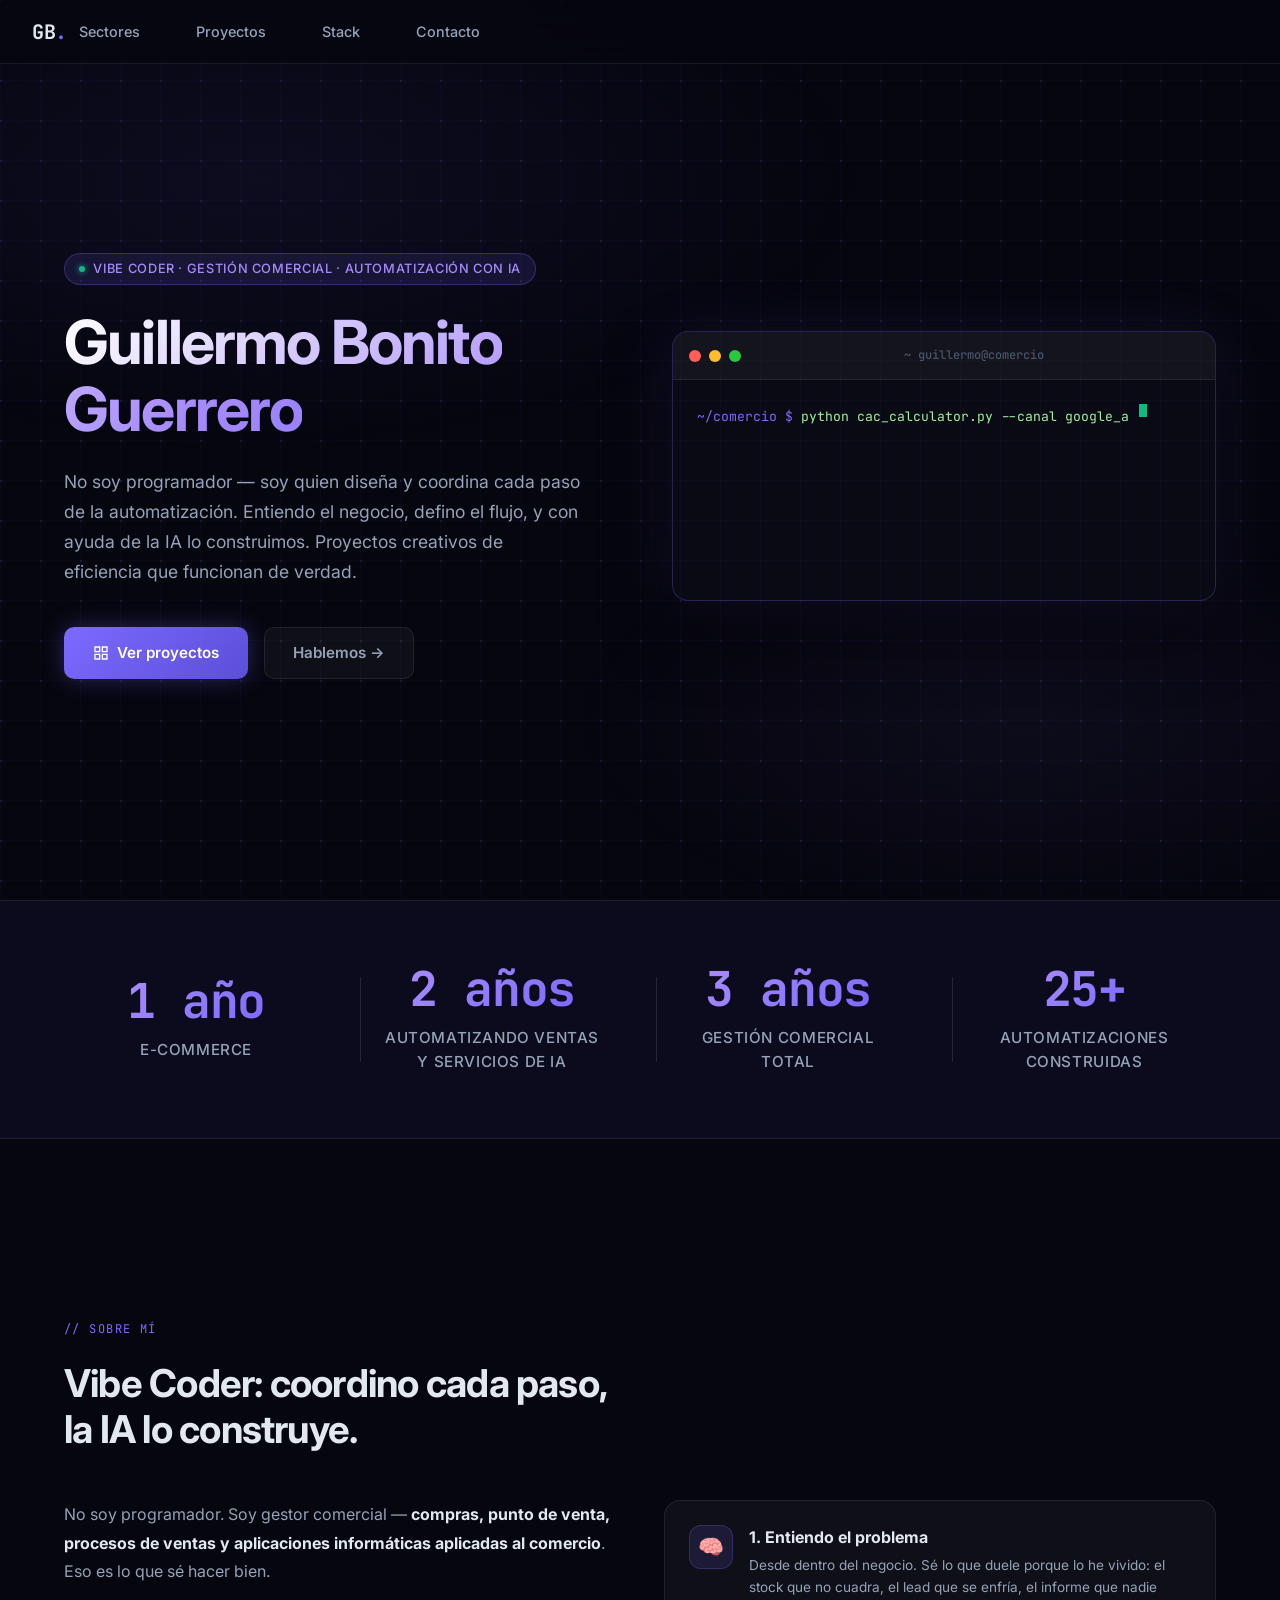
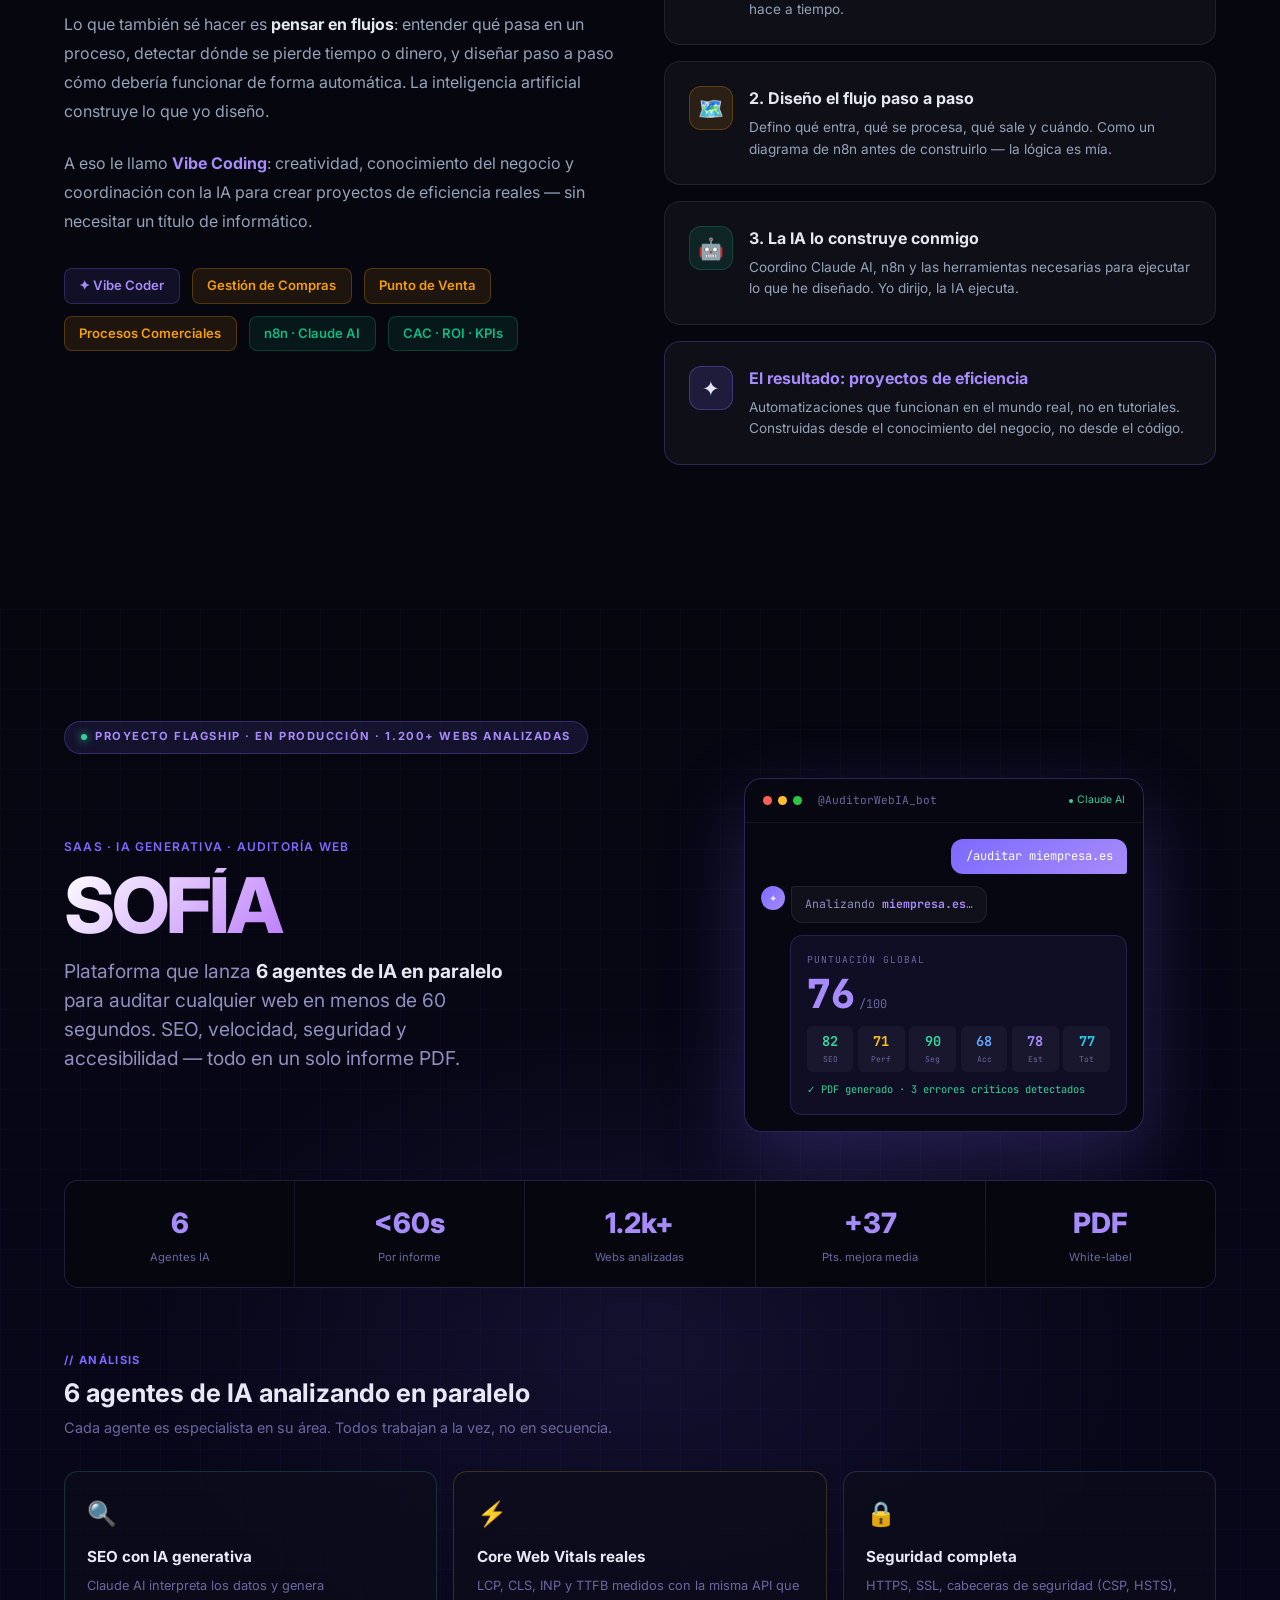
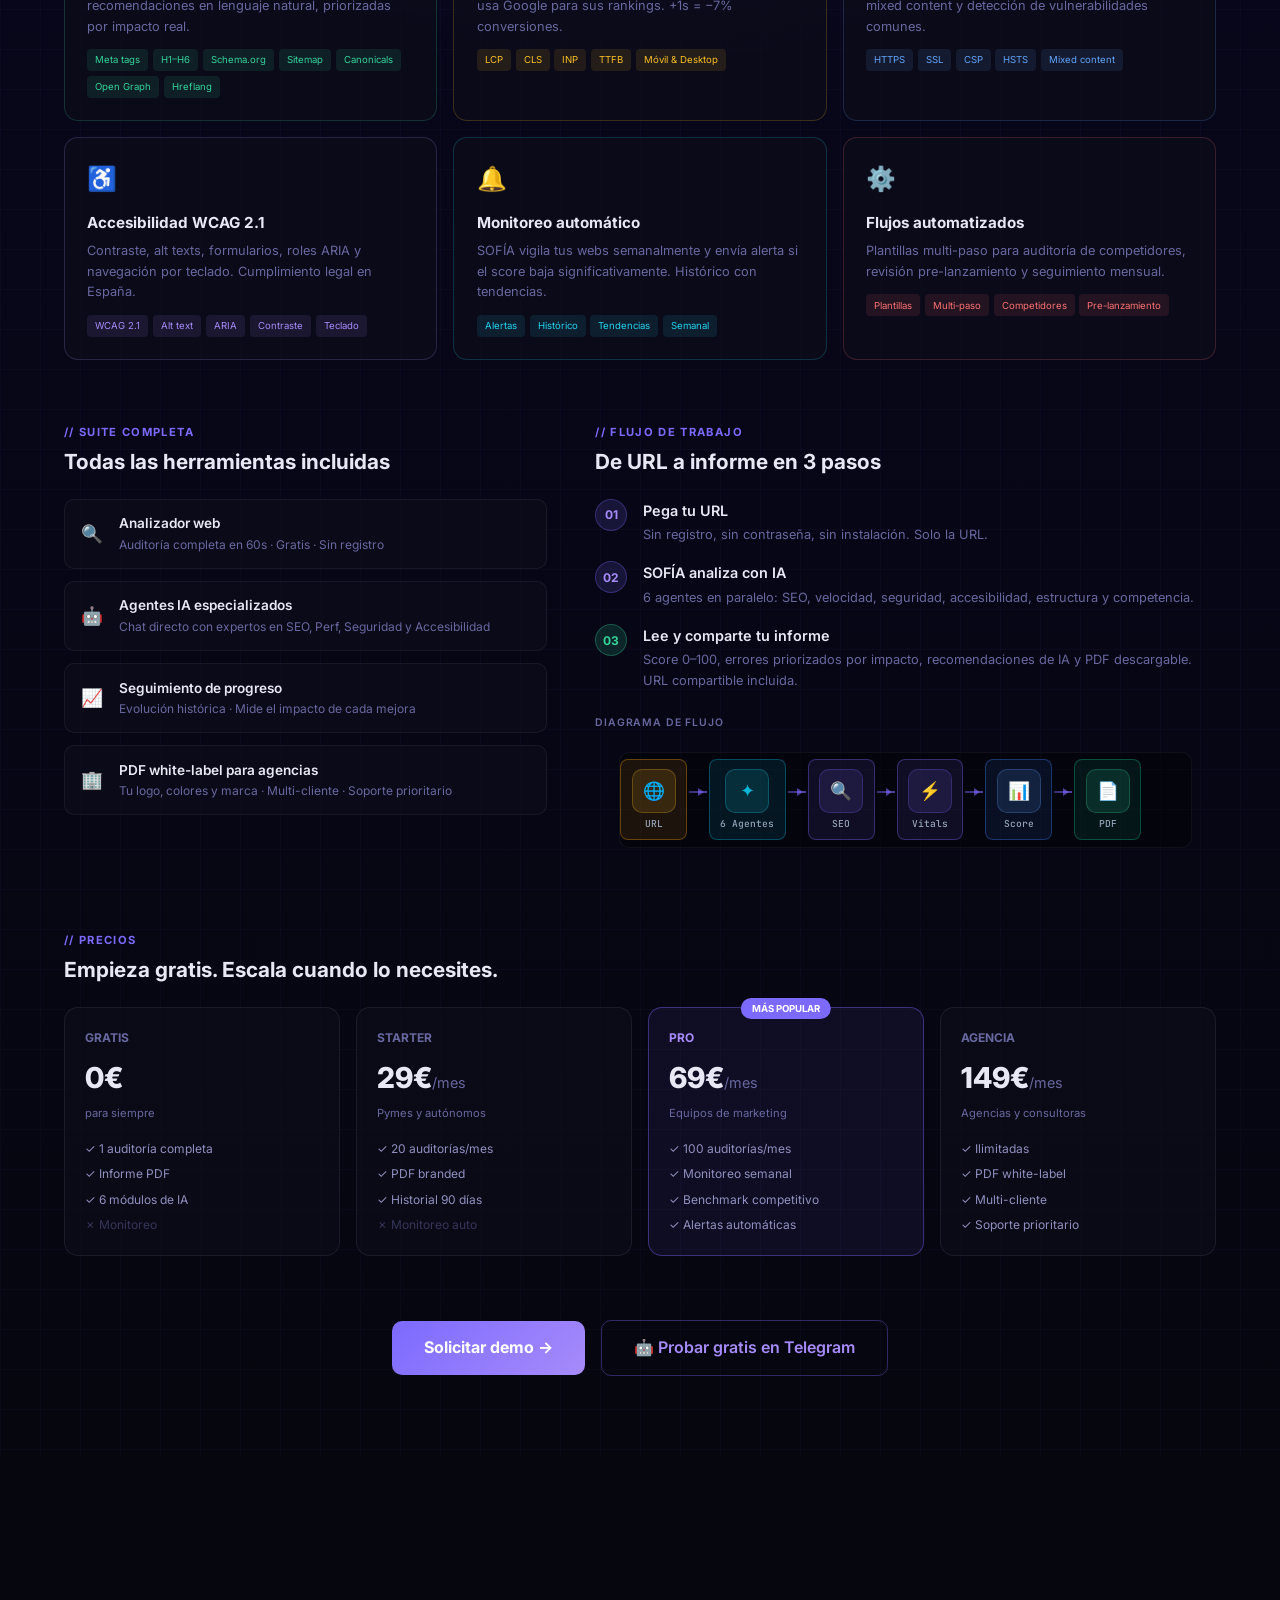
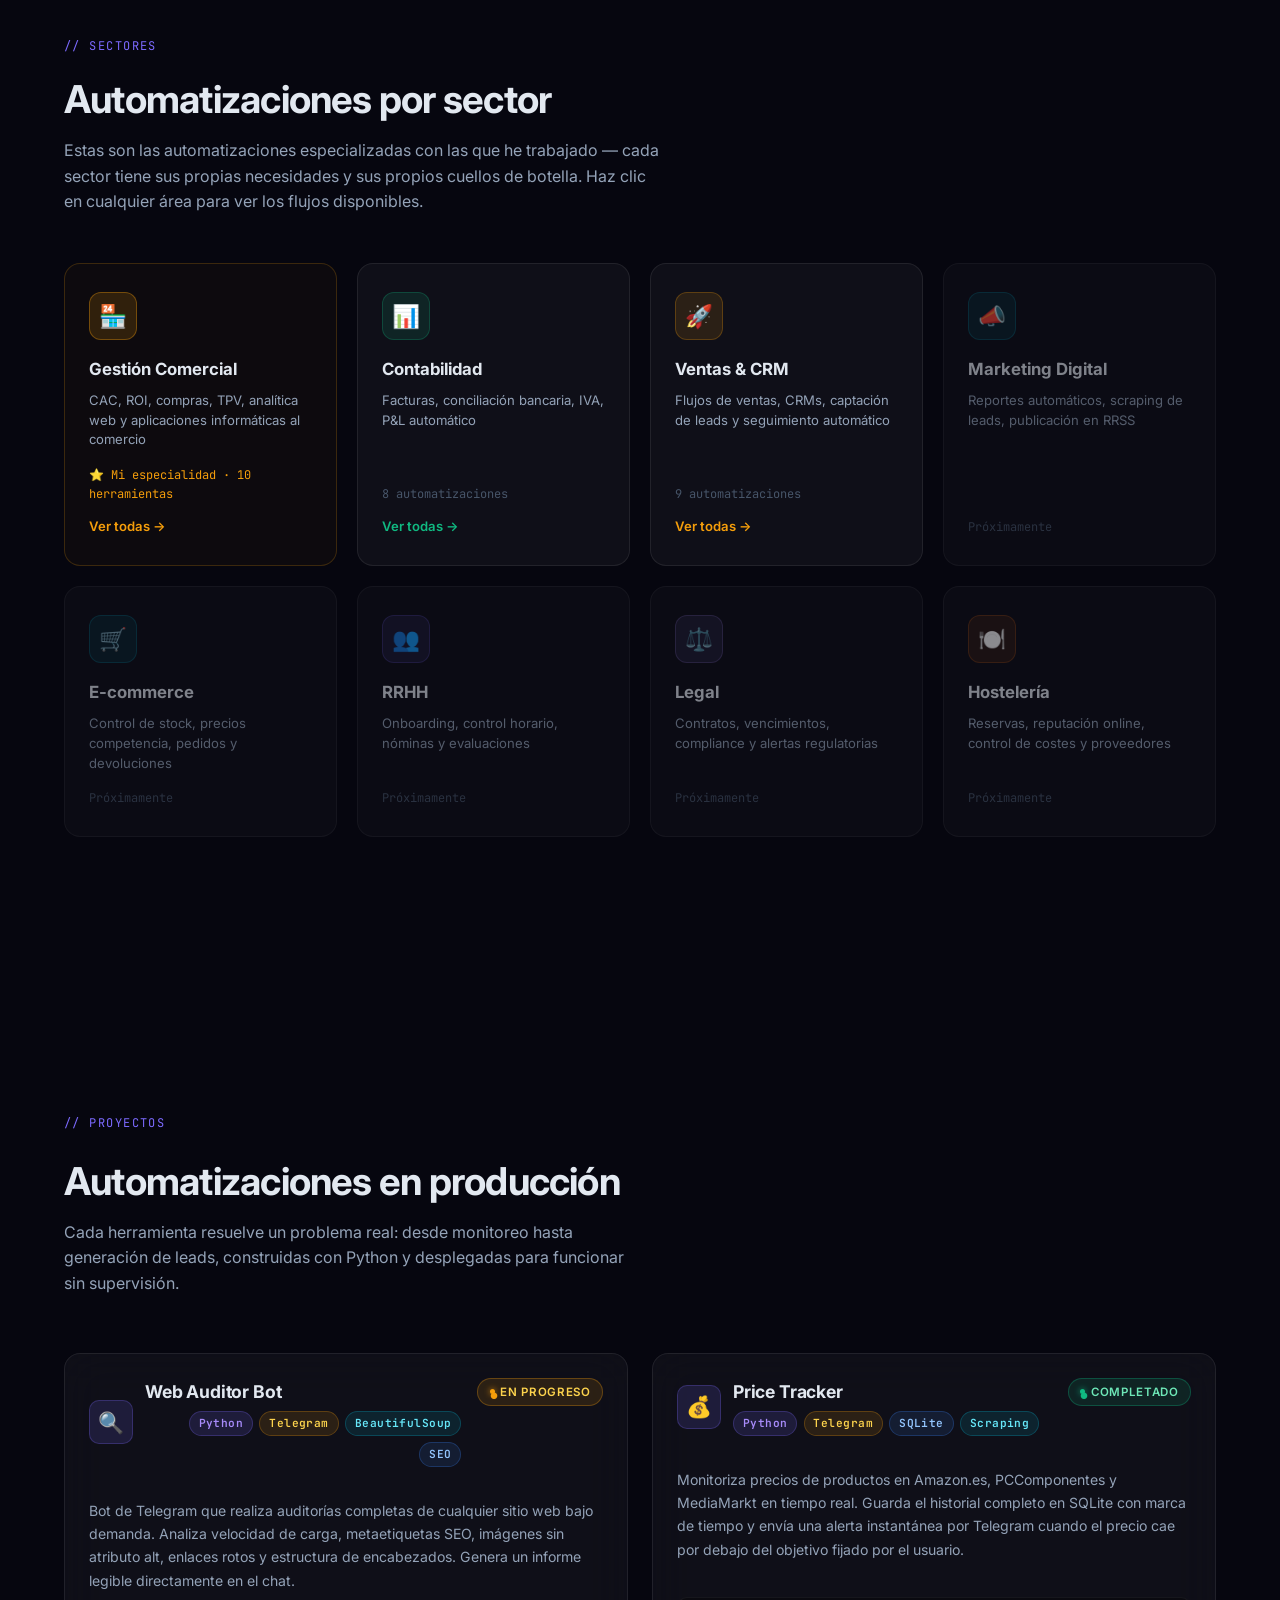
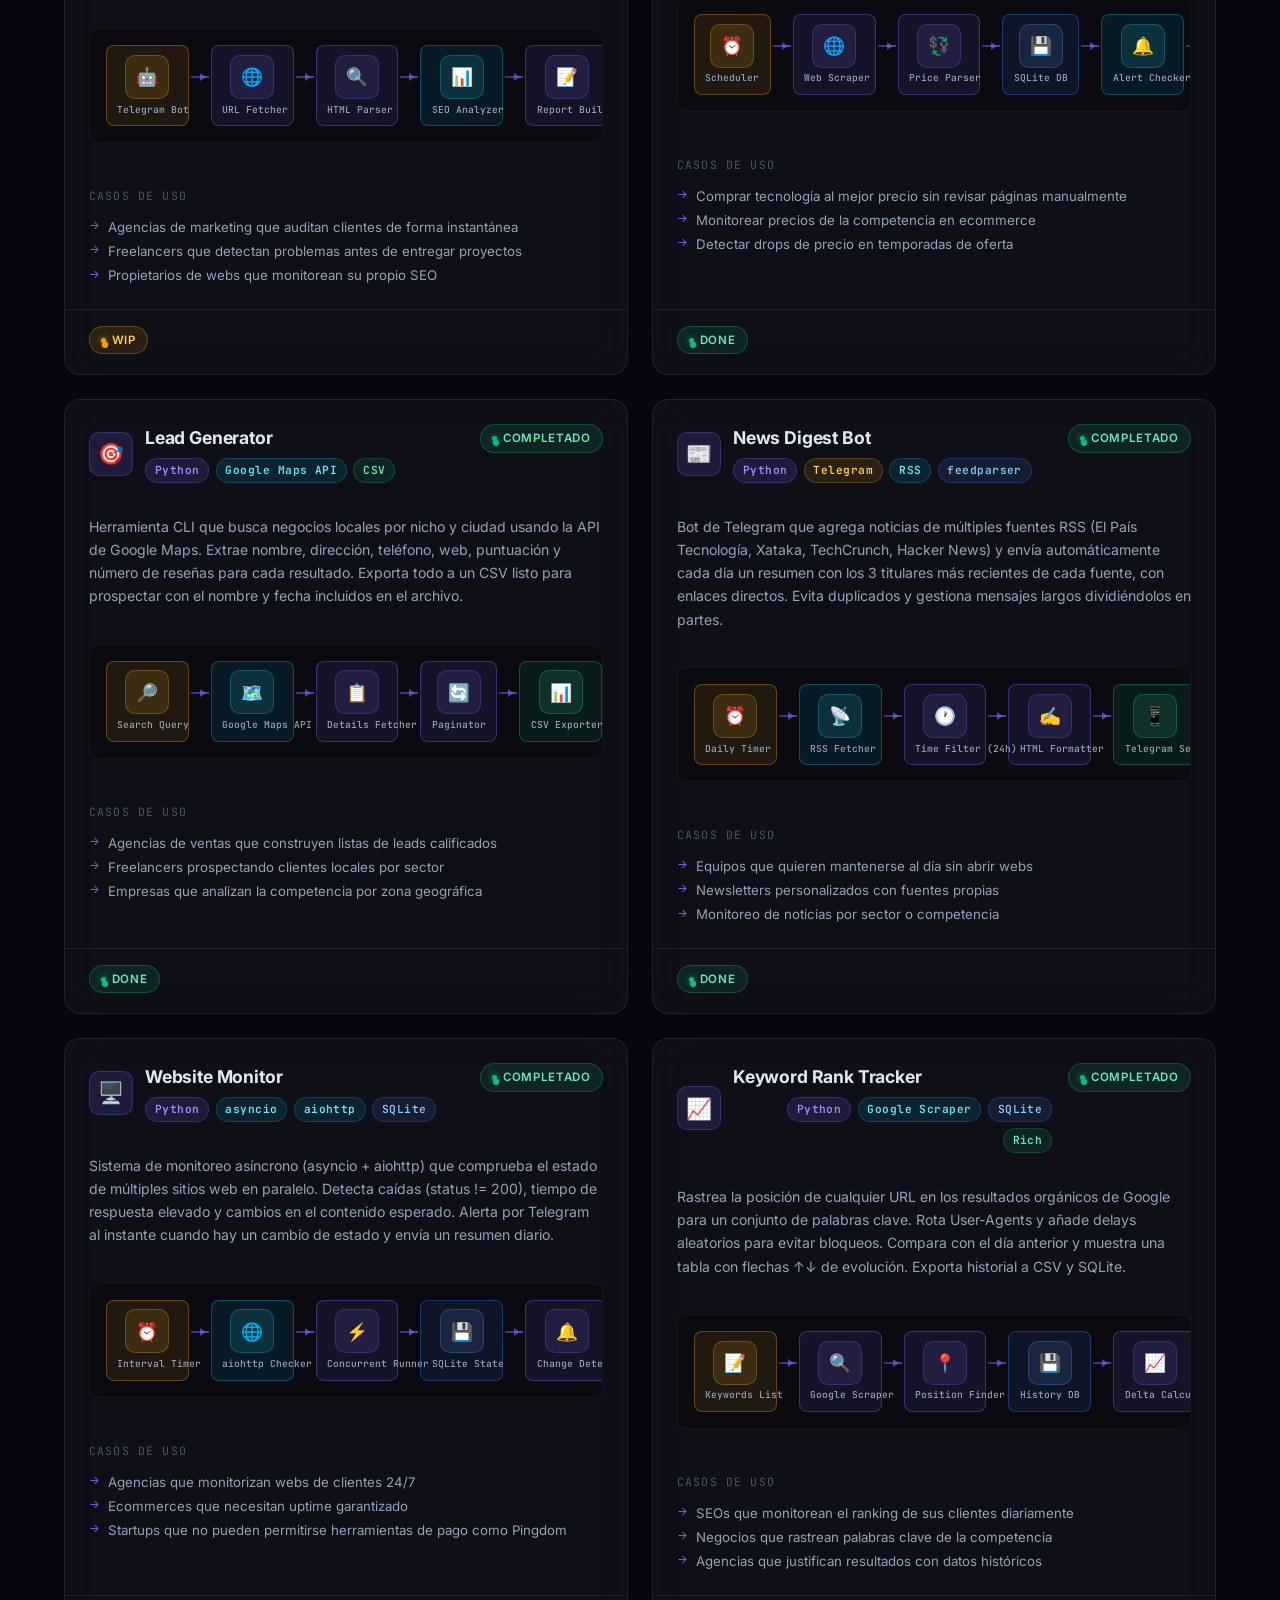
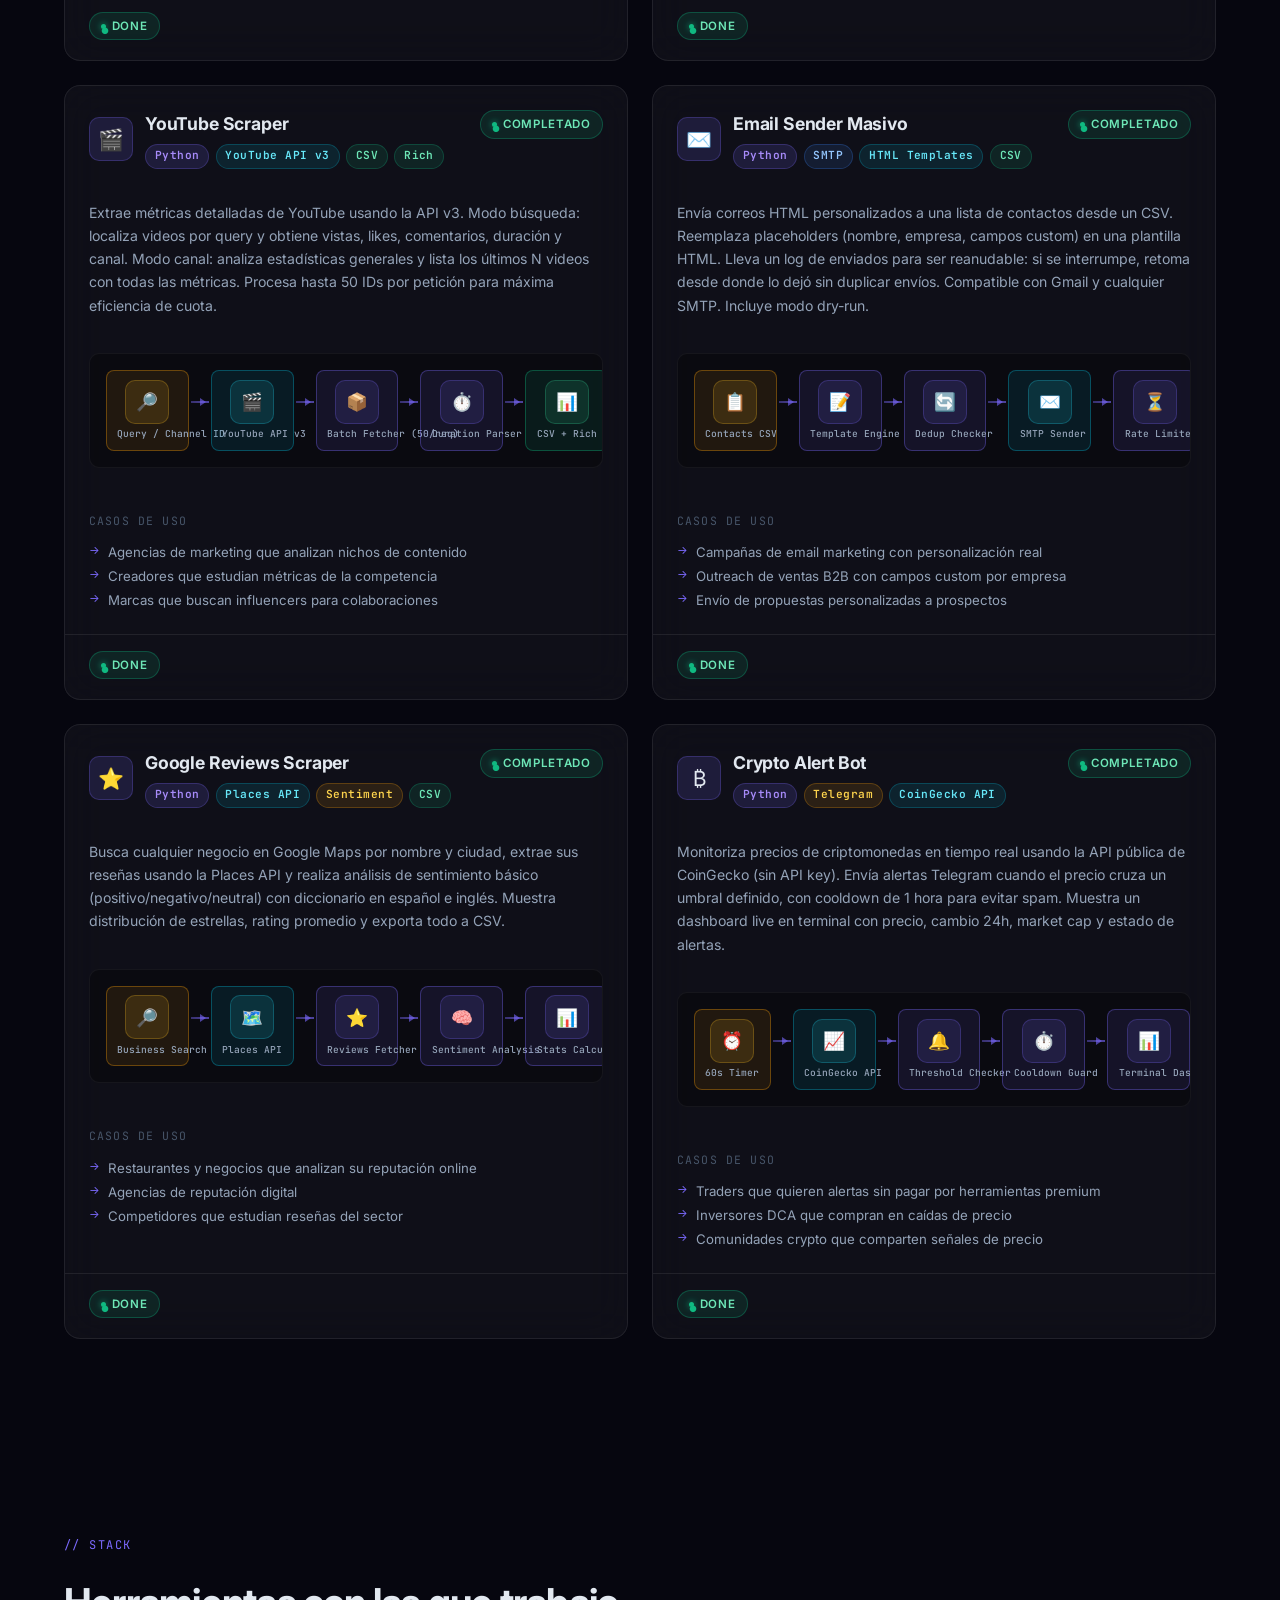
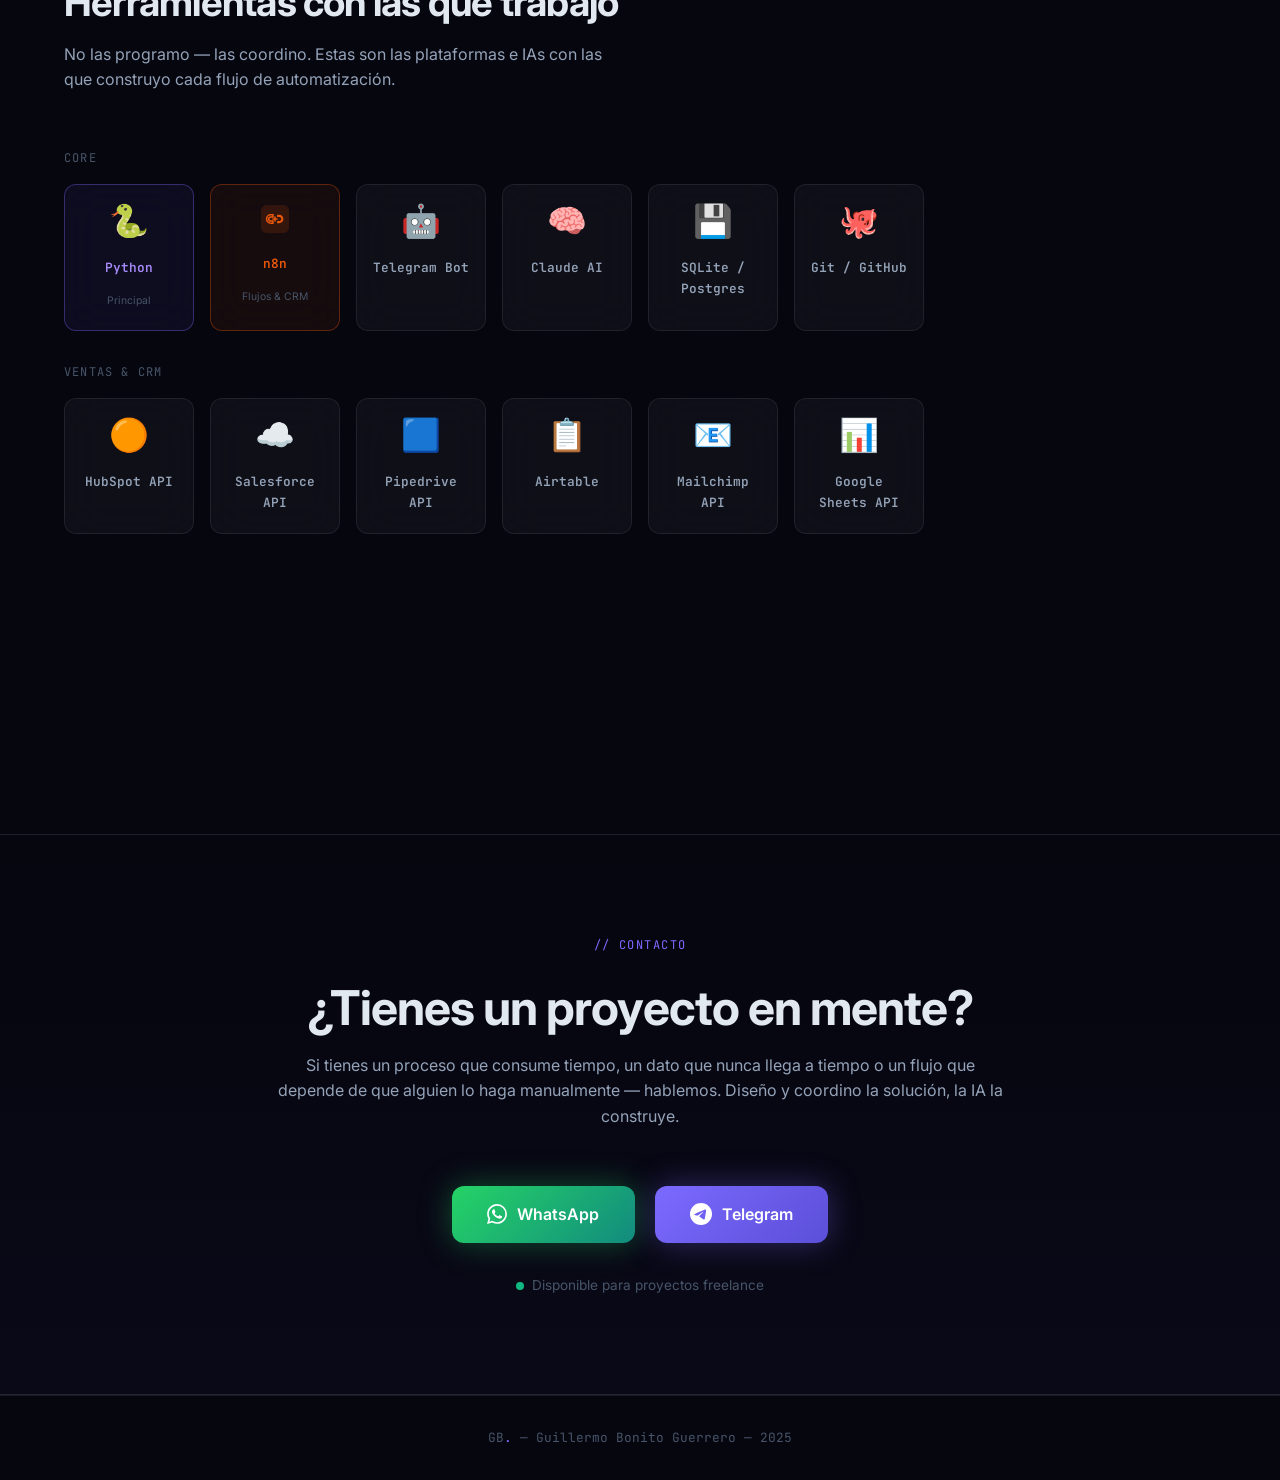
==== index.html @ 189df36b "Add WhatsApp contact button linking to 671030429" ====
<!DOCTYPE html>
<html lang="es">
<head>
  <meta charset="UTF-8" />
  <meta name="viewport" content="width=device-width, initial-scale=1.0" />
  <title>Guillermo Bonito — Automatización &amp; Bots</title>
  <meta name="description" content="Portfolio de proyectos de automatización, bots de Telegram y scraping de datos." />
  <link rel="preconnect" href="https://fonts.googleapis.com" />
  <link rel="preconnect" href="https://fonts.gstatic.com" crossorigin />
  <link href="https://fonts.googleapis.com/css2?family=Inter:wght@400;500;600;700&family=JetBrains+Mono:wght@400;500&display=swap" rel="stylesheet" />
  <link rel="stylesheet" href="style.css" />
  <style>
    /* ===== RESET & BASE ===== */
    *, *::before, *::after { box-sizing: border-box; margin: 0; padding: 0; }

    :root {
      --bg: #06060f;
      --bg2: #0d0d1a;
      --bg3: #12121f;
      --purple: #7c6aff;
      --purple-light: #a78bfa;
      --purple-dark: #5b4fd8;
      --amber: #f59e0b;
      --cyan: #06b6d4;
      --blue: #3b82f6;
      --green: #10b981;
      --glass: rgba(255,255,255,0.04);
      --glass-border: rgba(255,255,255,0.08);
      --text: #e2e8f0;
      --text-muted: #94a3b8;
      --text-dim: #475569;
    }

    html { scroll-behavior: smooth; }

    body {
      background: var(--bg);
      color: var(--text);
      font-family: 'Inter', sans-serif;
      overflow-x: hidden;
      line-height: 1.6;
    }

    /* ===== ANIMATED DOT/GRID BACKGROUND ===== */
    body::before {
      content: '';
      position: fixed;
      inset: 0;
      background-image:
        radial-gradient(circle at 1px 1px, rgba(124,106,255,0.15) 1px, transparent 0);
      background-size: 40px 40px;
      pointer-events: none;
      z-index: 0;
      animation: bgDrift 20s ease-in-out infinite alternate;
    }

    @keyframes bgDrift {
      from { background-position: 0 0; }
      to { background-position: 40px 40px; }
    }

    body::after {
      content: '';
      position: fixed;
      inset: 0;
      background:
        radial-gradient(ellipse 80% 50% at 20% 20%, rgba(124,106,255,0.07) 0%, transparent 60%),
        radial-gradient(ellipse 60% 40% at 80% 80%, rgba(167,139,250,0.05) 0%, transparent 60%);
      pointer-events: none;
      z-index: 0;
    }

    /* All direct children above background */
    nav, main, footer, section, .hero, .stats-bar, .projects, .stack-section, .contact-section {
      position: relative;
      z-index: 1;
    }

    /* ===== FADE-IN-UP ANIMATION ===== */
    .fade-up {
      opacity: 0;
      transform: translateY(32px);
      transition: opacity 0.7s ease, transform 0.7s ease;
    }
    .fade-up.visible {
      opacity: 1;
      transform: translateY(0);
    }

    /* ===== NAVBAR ===== */
    .nav {
      position: fixed;
      top: 0;
      left: 0;
      right: 0;
      z-index: 100;
      display: flex;
      align-items: center;
      justify-content: space-between;
      padding: 0 2rem;
      height: 64px;
      background: rgba(6,6,15,0.7);
      backdrop-filter: blur(20px);
      -webkit-backdrop-filter: blur(20px);
      border-bottom: 1px solid var(--glass-border);
    }

    .nav-logo {
      font-family: 'JetBrains Mono', monospace;
      font-weight: 700;
      font-size: 1.25rem;
      color: var(--text);
      letter-spacing: -0.02em;
    }
    .nav-logo .accent { color: var(--purple); }

    .nav-links {
      display: flex;
      align-items: center;
      gap: 2rem;
    }
    .nav-links a {
      color: var(--text-muted);
      text-decoration: none;
      font-size: 0.9rem;
      font-weight: 500;
      transition: color 0.2s;
    }
    .nav-links a:hover { color: var(--text); }

    /* ===== HERO ===== */
    .hero {
      min-height: 100vh;
      display: grid;
      grid-template-columns: 1fr 1fr;
      align-items: center;
      gap: 4rem;
      padding: 6rem 4rem 4rem;
      max-width: 1280px;
      margin: 0 auto;
    }

    @media (max-width: 900px) {
      .hero { grid-template-columns: 1fr; padding: 6rem 2rem 3rem; }
      .hero-terminal { display: none; }
    }

    .hero-tag {
      display: inline-flex;
      align-items: center;
      gap: 0.5rem;
      padding: 0.3rem 0.9rem;
      background: rgba(124,106,255,0.12);
      border: 1px solid rgba(124,106,255,0.3);
      border-radius: 100px;
      font-size: 0.8rem;
      font-weight: 500;
      color: var(--purple-light);
      letter-spacing: 0.05em;
      margin-bottom: 1.5rem;
    }

    .hero h1 {
      font-size: clamp(2.2rem, 5vw, 3.8rem);
      font-weight: 700;
      line-height: 1.1;
      letter-spacing: -0.03em;
      margin-bottom: 1.5rem;
    }

    .gradient-text {
      background: linear-gradient(135deg, #fff 0%, var(--purple-light) 40%, var(--purple) 70%, #c084fc 100%);
      background-size: 200% 200%;
      -webkit-background-clip: text;
      -webkit-text-fill-color: transparent;
      background-clip: text;
      animation: gradShift 4s ease infinite;
    }

    @keyframes gradShift {
      0%, 100% { background-position: 0% 50%; }
      50% { background-position: 100% 50%; }
    }

    .hero-sub {
      font-size: 1.1rem;
      color: var(--text-muted);
      max-width: 520px;
      line-height: 1.7;
      margin-bottom: 2.5rem;
    }

    .hero-ctas {
      display: flex;
      gap: 1rem;
      flex-wrap: wrap;
    }

    .btn-primary {
      display: inline-flex;
      align-items: center;
      gap: 0.5rem;
      padding: 0.8rem 1.8rem;
      background: linear-gradient(135deg, var(--purple), var(--purple-dark));
      color: #fff;
      border-radius: 10px;
      font-weight: 600;
      font-size: 0.95rem;
      text-decoration: none;
      border: none;
      cursor: pointer;
      transition: all 0.25s;
      box-shadow: 0 0 24px rgba(124,106,255,0.3);
    }
    .btn-primary:hover {
      transform: translateY(-2px);
      box-shadow: 0 0 40px rgba(124,106,255,0.5);
    }

    .btn-ghost {
      display: inline-flex;
      align-items: center;
      gap: 0.5rem;
      padding: 0.8rem 1.8rem;
      background: var(--glass);
      color: var(--text-muted);
      border-radius: 10px;
      font-weight: 600;
      font-size: 0.95rem;
      text-decoration: none;
      border: 1px solid var(--glass-border);
      cursor: pointer;
      transition: all 0.25s;
    }
    .btn-ghost:hover {
      background: rgba(255,255,255,0.08);
      color: var(--text);
      border-color: rgba(255,255,255,0.15);
      transform: translateY(-2px);
    }

    /* ===== HERO TERMINAL ===== */
    .hero-terminal {
      background: #0a0a14;
      border: 1px solid rgba(124,106,255,0.25);
      border-radius: 16px;
      overflow: hidden;
      box-shadow: 0 0 60px rgba(124,106,255,0.1), 0 32px 64px rgba(0,0,0,0.5);
    }

    .terminal-bar {
      display: flex;
      align-items: center;
      gap: 0.5rem;
      padding: 0.85rem 1rem;
      background: rgba(255,255,255,0.04);
      border-bottom: 1px solid var(--glass-border);
    }

    .dot { width: 12px; height: 12px; border-radius: 50%; }
    .dot-red { background: #ff5f57; }
    .dot-yellow { background: #febc2e; }
    .dot-green { background: #28c840; }

    .terminal-title {
      flex: 1;
      text-align: center;
      font-family: 'JetBrains Mono', monospace;
      font-size: 0.75rem;
      color: var(--text-dim);
    }

    .terminal-body {
      padding: 1.5rem;
      font-family: 'JetBrains Mono', monospace;
      font-size: 0.82rem;
      line-height: 2;
      min-height: 220px;
    }

    .t-line { display: flex; gap: 0.5rem; }
    .t-prompt { color: var(--purple); user-select: none; }
    .t-cmd { color: #a0f0a0; }
    .t-out { color: var(--text-muted); padding-left: 1.2rem; font-size: 0.78rem; }
    .t-cursor {
      display: inline-block;
      width: 8px;
      height: 1em;
      background: var(--green);
      margin-left: 2px;
      vertical-align: text-bottom;
      animation: blink 1s step-end infinite;
    }
    @keyframes blink { 0%,100% { opacity: 1; } 50% { opacity: 0; } }

    /* ===== STATS BAR ===== */
    .stats-bar {
      background: rgba(124,106,255,0.06);
      border-top: 1px solid var(--glass-border);
      border-bottom: 1px solid var(--glass-border);
      padding: 3rem 4rem;
    }

    .stats-inner {
      max-width: 1280px;
      margin: 0 auto;
      display: grid;
      grid-template-columns: repeat(4, 1fr);
      gap: 2rem;
      text-align: center;
    }

    @media (max-width: 700px) {
      .stats-inner { grid-template-columns: repeat(2, 1fr); }
      .stats-bar { padding: 2rem; }
    }

    .stat-item {}

    .stat-number {
      font-size: 3rem;
      font-weight: 700;
      font-family: 'JetBrains Mono', monospace;
      background: linear-gradient(135deg, var(--purple-light), var(--purple));
      -webkit-background-clip: text;
      -webkit-text-fill-color: transparent;
      background-clip: text;
      line-height: 1;
      margin-bottom: 0.5rem;
    }

    .stat-label {
      font-size: 0.95rem;
      color: var(--text-muted);
      font-weight: 500;
    }

    /* ===== SECTION COMMON ===== */
    .section-wrap {
      max-width: 1280px;
      margin: 0 auto;
      padding: 6rem 4rem;
    }

    @media (max-width: 700px) {
      .section-wrap { padding: 4rem 1.5rem; }
      .hero { padding: 5rem 1.5rem 3rem; }
    }

    .section-tag {
      display: inline-block;
      font-family: 'JetBrains Mono', monospace;
      font-size: 0.75rem;
      color: var(--purple);
      text-transform: uppercase;
      letter-spacing: 0.12em;
      margin-bottom: 0.75rem;
    }

    .section-title {
      font-size: clamp(1.8rem, 3vw, 2.6rem);
      font-weight: 700;
      letter-spacing: -0.02em;
      margin-bottom: 1rem;
    }

    .section-sub {
      font-size: 1rem;
      color: var(--text-muted);
      max-width: 560px;
      margin-bottom: 3.5rem;
    }

    /* ===== PROJECTS GRID ===== */
    .projects-grid {
      display: grid;
      grid-template-columns: repeat(auto-fill, minmax(560px, 1fr));
      gap: 1.5rem;
    }

    @media (max-width: 900px) {
      .projects-grid { grid-template-columns: 1fr; }
    }

    /* ===== PROJECT CARD ===== */
    .card {
      background: var(--glass);
      border: 1px solid var(--glass-border);
      border-radius: 16px;
      padding: 0;
      overflow: hidden;
      transition: border-color 0.3s, box-shadow 0.3s, transform 0.3s;
      display: flex;
      flex-direction: column;
    }

    .card:hover {
      border-color: rgba(124,106,255,0.4);
      box-shadow: 0 0 40px rgba(124,106,255,0.08), 0 16px 40px rgba(0,0,0,0.3);
      transform: translateY(-4px);
    }

    .card-header {
      padding: 1.5rem 1.5rem 0;
      display: flex;
      align-items: flex-start;
      justify-content: space-between;
      gap: 1rem;
    }

    .card-icon-title {
      display: flex;
      align-items: center;
      gap: 0.75rem;
    }

    .card-icon {
      width: 44px;
      height: 44px;
      border-radius: 10px;
      background: rgba(124,106,255,0.15);
      border: 1px solid rgba(124,106,255,0.25);
      display: flex;
      align-items: center;
      justify-content: center;
      font-size: 1.3rem;
      flex-shrink: 0;
    }

    .card-title {
      font-size: 1.1rem;
      font-weight: 700;
      letter-spacing: -0.01em;
    }

    .card-tags {
      display: flex;
      flex-wrap: wrap;
      gap: 0.4rem;
      margin-top: 0.35rem;
    }

    .tag {
      padding: 0.15rem 0.55rem;
      border-radius: 100px;
      font-size: 0.7rem;
      font-weight: 600;
      font-family: 'JetBrains Mono', monospace;
    }

    .tag-purple { background: rgba(124,106,255,0.15); color: var(--purple-light); border: 1px solid rgba(124,106,255,0.25); }
    .tag-amber { background: rgba(245,158,11,0.12); color: #fcd34d; border: 1px solid rgba(245,158,11,0.25); }
    .tag-blue { background: rgba(59,130,246,0.12); color: #93c5fd; border: 1px solid rgba(59,130,246,0.25); }
    .tag-green { background: rgba(16,185,129,0.12); color: #6ee7b7; border: 1px solid rgba(16,185,129,0.25); }
    .tag-cyan { background: rgba(6,182,212,0.12); color: #67e8f9; border: 1px solid rgba(6,182,212,0.25); }

    .status-badge {
      display: inline-flex;
      align-items: center;
      gap: 0.35rem;
      padding: 0.25rem 0.7rem;
      border-radius: 100px;
      font-size: 0.72rem;
      font-weight: 600;
      white-space: nowrap;
      flex-shrink: 0;
    }

    .status-done {
      background: rgba(16,185,129,0.12);
      color: #6ee7b7;
      border: 1px solid rgba(16,185,129,0.3);
    }
    .status-wip {
      background: rgba(245,158,11,0.12);
      color: #fcd34d;
      border: 1px solid rgba(245,158,11,0.3);
    }
    .status-done::before { content: '●'; color: #10b981; font-size: 0.55rem; }
    .status-wip::before { content: '●'; color: #f59e0b; font-size: 0.55rem; animation: pulse 1.5s ease infinite; }
    @keyframes pulse { 0%,100%{opacity:1} 50%{opacity:0.3} }

    .card-desc {
      padding: 1rem 1.5rem 0;
      font-size: 0.88rem;
      color: var(--text-muted);
      line-height: 1.65;
    }

    /* ===== WORKFLOW ===== */
    .workflow {
      margin: 1.25rem 1.5rem;
      display: flex;
      align-items: center;
      gap: 0;
      overflow-x: auto;
      padding: 1rem;
      background: rgba(0,0,0,0.3);
      border-radius: 10px;
      border: 1px solid rgba(255,255,255,0.05);
      scrollbar-width: thin;
      scrollbar-color: var(--glass-border) transparent;
      flex-wrap: nowrap;
    }

    .wf-node {
      display: flex;
      flex-direction: column;
      align-items: center;
      gap: 0.3rem;
      padding: 0.55rem 0.65rem;
      border-radius: 8px;
      border: 1px solid;
      min-width: 60px;
      flex-shrink: 0;
      transition: transform 0.2s, box-shadow 0.2s;
    }
    .wf-node:hover { transform: translateY(-2px); }

    .wf-trigger {
      background: rgba(245,158,11,0.1);
      border-color: rgba(245,158,11,0.35);
    }
    .wf-trigger:hover { box-shadow: 0 0 16px rgba(245,158,11,0.25); }

    .wf-process {
      background: rgba(124,106,255,0.1);
      border-color: rgba(124,106,255,0.35);
    }
    .wf-process:hover { box-shadow: 0 0 16px rgba(124,106,255,0.25); }

    .wf-storage {
      background: rgba(59,130,246,0.1);
      border-color: rgba(59,130,246,0.35);
    }
    .wf-storage:hover { box-shadow: 0 0 16px rgba(59,130,246,0.25); }

    .wf-output {
      background: rgba(16,185,129,0.1);
      border-color: rgba(16,185,129,0.35);
    }
    .wf-output:hover { box-shadow: 0 0 16px rgba(16,185,129,0.25); }

    .wf-api {
      background: rgba(6,182,212,0.1);
      border-color: rgba(6,182,212,0.35);
    }
    .wf-api:hover { box-shadow: 0 0 16px rgba(6,182,212,0.25); }

    .wf-icon { font-size: 1.1rem; line-height: 1; }

    .wf-label {
      font-family: 'JetBrains Mono', monospace;
      font-size: 0.6rem;
      color: var(--text-muted);
      text-align: center;
      white-space: nowrap;
    }

    .wf-arrow {
      flex: 0 0 18px;
      height: 2px;
      background: linear-gradient(to right, rgba(124,106,255,0.4), rgba(124,106,255,0.6));
      position: relative;
      flex-shrink: 0;
    }
    .wf-arrow::after {
      content: '';
      position: absolute;
      right: -1px;
      top: 50%;
      transform: translateY(-50%);
      border: 4px solid transparent;
      border-left: 6px solid rgba(124,106,255,0.6);
    }

    /* ===== USE CASES ===== */
    .use-cases {
      padding: 0 1.5rem;
      margin-bottom: 0.5rem;
    }

    .use-cases-title {
      font-size: 0.72rem;
      font-family: 'JetBrains Mono', monospace;
      color: var(--text-dim);
      text-transform: uppercase;
      letter-spacing: 0.1em;
      margin-bottom: 0.5rem;
    }

    .use-cases ul {
      list-style: none;
      display: flex;
      flex-direction: column;
      gap: 0.35rem;
    }

    .use-cases li {
      font-size: 0.83rem;
      color: var(--text-muted);
      display: flex;
      gap: 0.5rem;
      align-items: flex-start;
    }

    .use-cases li::before {
      content: '→';
      color: var(--purple);
      flex-shrink: 0;
      margin-top: 0.02em;
    }

    /* ===== CARD FOOTER ===== */
    .card-footer {
      margin-top: auto;
      padding: 1rem 1.5rem 1.25rem;
      border-top: 1px solid var(--glass-border);
      display: flex;
      align-items: center;
      justify-content: space-between;
      gap: 1rem;
    }

    /* ===== STACK SECTION ===== */
    .stack-grid {
      display: grid;
      grid-template-columns: repeat(auto-fill, minmax(120px, 1fr));
      gap: 1rem;
    }

    .stack-item {
      background: var(--glass);
      border: 1px solid var(--glass-border);
      border-radius: 12px;
      padding: 1.25rem 1rem;
      text-align: center;
      cursor: default;
      transition: all 0.25s;
    }

    .stack-item:hover {
      background: rgba(124,106,255,0.08);
      border-color: rgba(124,106,255,0.4);
      box-shadow: 0 0 24px rgba(124,106,255,0.2);
      transform: translateY(-4px);
    }

    .stack-item:hover .stack-icon { filter: drop-shadow(0 0 8px rgba(124,106,255,0.6)); }

    .stack-icon {
      font-size: 2rem;
      margin-bottom: 0.6rem;
      display: block;
      transition: filter 0.25s;
    }

    .stack-name {
      font-size: 0.8rem;
      font-weight: 600;
      color: var(--text-muted);
      font-family: 'JetBrains Mono', monospace;
    }

    /* ===== CONTACT SECTION ===== */
    .contact-section {
      background: linear-gradient(180deg, transparent 0%, rgba(124,106,255,0.04) 100%);
      border-top: 1px solid var(--glass-border);
    }

    .contact-inner {
      max-width: 800px;
      margin: 0 auto;
      text-align: center;
      padding: 6rem 2rem;
    }

    .contact-inner .section-sub {
      max-width: none;
    }

    .contact-buttons {
      display: flex;
      gap: 1.25rem;
      justify-content: center;
      flex-wrap: wrap;
      margin-top: 2.5rem;
    }

    .btn-contact {
      display: inline-flex;
      align-items: center;
      gap: 0.65rem;
      padding: 1rem 2.2rem;
      border-radius: 12px;
      font-size: 1rem;
      font-weight: 600;
      text-decoration: none;
      transition: all 0.25s;
    }

    .btn-contact-primary {
      background: linear-gradient(135deg, var(--purple), var(--purple-dark));
      color: #fff;
      box-shadow: 0 0 32px rgba(124,106,255,0.35);
    }
    .btn-contact-primary:hover {
      transform: translateY(-3px);
      box-shadow: 0 0 52px rgba(124,106,255,0.55);
    }

    .contact-availability {
      display: inline-flex;
      align-items: center;
      gap: 0.5rem;
      margin-top: 2rem;
      font-size: 0.85rem;
      color: var(--text-dim);
    }
    .avail-dot {
      width: 8px;
      height: 8px;
      border-radius: 50%;
      background: var(--green);
      animation: pulse 1.5s ease infinite;
    }

    /* ===== FOOTER ===== */
    footer {
      border-top: 1px solid var(--glass-border);
      padding: 2rem;
      text-align: center;
      font-size: 0.8rem;
      color: var(--text-dim);
      font-family: 'JetBrains Mono', monospace;
    }

    /* ===== SCROLLBAR ===== */
    ::-webkit-scrollbar { width: 6px; height: 6px; }
    ::-webkit-scrollbar-track { background: transparent; }
    ::-webkit-scrollbar-thumb { background: rgba(124,106,255,0.25); border-radius: 3px; }
    ::-webkit-scrollbar-thumb:hover { background: rgba(124,106,255,0.45); }
  </style>
</head>
<body>

  <!-- NAV -->
  <nav class="nav">
    <span class="nav-logo">GB<span class="accent">.</span></span>
    <div class="nav-links">
      <a href="#sectores">Sectores</a>
      <a href="#proyectos">Proyectos</a>
      <a href="#stack">Stack</a>
      <a href="#contacto">Contacto</a>
    </div>
  </nav>

  <!-- HERO -->
  <section class="hero">
    <div class="hero-left">
      <p class="hero-tag">Vibe Coder · Gestión Comercial · Automatización con IA</p>
      <h1><span class="gradient-text">Guillermo Bonito<br>Guerrero</span></h1>
      <p class="hero-sub">No soy programador — soy quien diseña y coordina cada paso de la automatización. Entiendo el negocio, defino el flujo, y con ayuda de la IA lo construimos. Proyectos creativos de eficiencia que funcionan de verdad.</p>
      <div class="hero-ctas">
        <a class="btn-primary" href="#proyectos">
          <svg width="16" height="16" viewBox="0 0 24 24" fill="none" stroke="currentColor" stroke-width="2"><path d="M3 3h7v7H3zM14 3h7v7h-7zM14 14h7v7h-7zM3 14h7v7H3z"/></svg>
          Ver proyectos
        </a>
        <a class="btn-ghost" href="#contacto">
          Hablemos →
        </a>
      </div>
    </div>
    <div class="hero-terminal">
      <div class="terminal-bar">
        <span class="dot dot-red"></span>
        <span class="dot dot-yellow"></span>
        <span class="dot dot-green"></span>
        <span class="terminal-title">~ guillermo@comercio</span>
      </div>
      <div class="terminal-body" id="terminalBody">
        <!-- filled by JS -->
      </div>
    </div>
  </section>

  <!-- STATS BAR -->
  <div class="stats-bar">
    <div class="stats-inner">
      <div class="stat-item fade-up">
        <div class="stat-number" data-target="1" data-suffix=" año">0</div>
        <div class="stat-label">E-commerce</div>
      </div>
      <div class="stat-item fade-up">
        <div class="stat-number" data-target="2" data-suffix=" años">0</div>
        <div class="stat-label">Automatizando ventas y servicios de IA</div>
      </div>
      <div class="stat-item fade-up">
        <div class="stat-number" data-target="3" data-suffix=" años">0</div>
        <div class="stat-label">Gestión comercial total</div>
      </div>
      <div class="stat-item fade-up">
        <div class="stat-number" data-target="25" data-suffix="+">0</div>
        <div class="stat-label">Automatizaciones construidas</div>
      </div>
    </div>
  </div>

  <!-- ── QUIÉN SOY ──────────────────────────────────────────── -->
  <section id="sobre-mi" style="padding:5rem 0 3rem;background:var(--bg);">
    <div class="section-wrap">
      <span class="section-tag fade-up">// sobre mí</span>
      <h2 class="section-title fade-up" style="margin-top:0.5rem;max-width:720px;">Vibe Coder: coordino cada paso,<br>la IA lo construye.</h2>

      <div style="display:grid;grid-template-columns:1fr 1fr;gap:3rem;align-items:start;margin-top:3rem;" class="fade-up">

        <!-- IZQUIERDA: historia -->
        <div>
          <p style="color:var(--text-muted);font-size:1rem;line-height:1.8;margin-bottom:1.5rem;">
            No soy programador. Soy gestor comercial — <strong style="color:var(--text);">compras, punto de venta, procesos de ventas y aplicaciones informáticas aplicadas al comercio</strong>. Eso es lo que sé hacer bien.
          </p>
          <p style="color:var(--text-muted);font-size:1rem;line-height:1.8;margin-bottom:1.5rem;">
            Lo que también sé hacer es <strong style="color:var(--text);">pensar en flujos</strong>: entender qué pasa en un proceso, detectar dónde se pierde tiempo o dinero, y diseñar paso a paso cómo debería funcionar de forma automática. La inteligencia artificial construye lo que yo diseño.
          </p>
          <p style="color:var(--text-muted);font-size:1rem;line-height:1.8;margin-bottom:2rem;">
            A eso le llamo <strong style="color:var(--purple-light);">Vibe Coding</strong>: creatividad, conocimiento del negocio y coordinación con la IA para crear proyectos de eficiencia reales — sin necesitar un título de informático.
          </p>

          <div style="display:flex;flex-wrap:wrap;gap:0.75rem;">
            <span style="padding:0.4rem 0.9rem;border-radius:8px;background:rgba(124,106,255,0.1);border:1px solid rgba(124,106,255,0.25);color:#a78bfa;font-size:0.82rem;font-weight:600;">✦ Vibe Coder</span>
            <span style="padding:0.4rem 0.9rem;border-radius:8px;background:rgba(245,158,11,0.1);border:1px solid rgba(245,158,11,0.25);color:#f59e0b;font-size:0.82rem;font-weight:600;">Gestión de Compras</span>
            <span style="padding:0.4rem 0.9rem;border-radius:8px;background:rgba(245,158,11,0.1);border:1px solid rgba(245,158,11,0.25);color:#f59e0b;font-size:0.82rem;font-weight:600;">Punto de Venta</span>
            <span style="padding:0.4rem 0.9rem;border-radius:8px;background:rgba(245,158,11,0.1);border:1px solid rgba(245,158,11,0.25);color:#f59e0b;font-size:0.82rem;font-weight:600;">Procesos Comerciales</span>
            <span style="padding:0.4rem 0.9rem;border-radius:8px;background:rgba(16,185,129,0.1);border:1px solid rgba(16,185,129,0.25);color:#10b981;font-size:0.82rem;font-weight:600;">n8n · Claude AI</span>
            <span style="padding:0.4rem 0.9rem;border-radius:8px;background:rgba(16,185,129,0.1);border:1px solid rgba(16,185,129,0.25);color:#10b981;font-size:0.82rem;font-weight:600;">CAC · ROI · KPIs</span>
          </div>
        </div>

        <!-- DERECHA: cómo trabajo -->
        <div style="display:flex;flex-direction:column;gap:1rem;">

          <div style="background:var(--glass);border:1px solid var(--glass-border);border-radius:16px;padding:1.5rem;display:flex;gap:1rem;align-items:flex-start;">
            <div style="width:44px;height:44px;border-radius:12px;background:rgba(124,106,255,0.12);border:1px solid rgba(124,106,255,0.25);display:flex;align-items:center;justify-content:center;font-size:1.3rem;flex-shrink:0;">🧠</div>
            <div>
              <div style="font-weight:700;color:var(--text);margin-bottom:0.3rem;">1. Entiendo el problema</div>
              <div style="font-size:0.85rem;color:var(--text-muted);">Desde dentro del negocio. Sé lo que duele porque lo he vivido: el stock que no cuadra, el lead que se enfría, el informe que nadie hace a tiempo.</div>
            </div>
          </div>

          <div style="background:var(--glass);border:1px solid var(--glass-border);border-radius:16px;padding:1.5rem;display:flex;gap:1rem;align-items:flex-start;">
            <div style="width:44px;height:44px;border-radius:12px;background:rgba(245,158,11,0.12);border:1px solid rgba(245,158,11,0.25);display:flex;align-items:center;justify-content:center;font-size:1.3rem;flex-shrink:0;">🗺️</div>
            <div>
              <div style="font-weight:700;color:var(--text);margin-bottom:0.3rem;">2. Diseño el flujo paso a paso</div>
              <div style="font-size:0.85rem;color:var(--text-muted);">Defino qué entra, qué se procesa, qué sale y cuándo. Como un diagrama de n8n antes de construirlo — la lógica es mía.</div>
            </div>
          </div>

          <div style="background:var(--glass);border:1px solid var(--glass-border);border-radius:16px;padding:1.5rem;display:flex;gap:1rem;align-items:flex-start;">
            <div style="width:44px;height:44px;border-radius:12px;background:rgba(16,185,129,0.12);border:1px solid rgba(16,185,129,0.25);display:flex;align-items:center;justify-content:center;font-size:1.3rem;flex-shrink:0;">🤖</div>
            <div>
              <div style="font-weight:700;color:var(--text);margin-bottom:0.3rem;">3. La IA lo construye conmigo</div>
              <div style="font-size:0.85rem;color:var(--text-muted);">Coordino Claude AI, n8n y las herramientas necesarias para ejecutar lo que he diseñado. Yo dirijo, la IA ejecuta.</div>
            </div>
          </div>

          <div style="background:var(--glass);border:1px solid rgba(124,106,255,0.25);border-radius:16px;padding:1.5rem;display:flex;gap:1rem;align-items:flex-start;">
            <div style="width:44px;height:44px;border-radius:12px;background:rgba(124,106,255,0.15);border:1px solid rgba(124,106,255,0.35);display:flex;align-items:center;justify-content:center;font-size:1.3rem;flex-shrink:0;">✦</div>
            <div>
              <div style="font-weight:700;color:var(--purple-light);margin-bottom:0.3rem;">El resultado: proyectos de eficiencia</div>
              <div style="font-size:0.85rem;color:var(--text-muted);">Automatizaciones que funcionan en el mundo real, no en tutoriales. Construidas desde el conocimiento del negocio, no desde el código.</div>
            </div>
          </div>

        </div>
      </div>
    </div>
  </section>

  <!-- PROJECTS -->
  <!-- ── SOFÍA FLAGSHIP ──────────────────────────────────────── -->
  <section id="sofia" style="padding: 7rem 0 5rem; background: linear-gradient(180deg, #06060f 0%, #08061a 40%, #06060f 100%); position: relative; overflow: hidden;">
    <div style="position:absolute;top:30%;left:50%;transform:translate(-50%,-50%);width:1100px;height:700px;background:radial-gradient(ellipse,rgba(124,106,255,0.1) 0%,transparent 65%);pointer-events:none;"></div>
    <div style="position:absolute;inset:0;background-image:linear-gradient(rgba(124,106,255,0.035) 1px,transparent 1px),linear-gradient(90deg,rgba(124,106,255,0.035) 1px,transparent 1px);background-size:40px 40px;pointer-events:none;"></div>

    <div style="max-width:1200px;margin:0 auto;padding:0 1.5rem;position:relative;z-index:1;">

      <!-- ── HEADER ── -->
      <div class="fade-up" style="margin-bottom:3rem;">
        <span style="display:inline-flex;align-items:center;gap:0.5rem;font-size:0.7rem;font-weight:700;letter-spacing:0.14em;text-transform:uppercase;color:#a78bfa;background:rgba(124,106,255,0.12);border:1px solid rgba(124,106,255,0.3);border-radius:100px;padding:0.4rem 1rem;margin-bottom:1.5rem;">
          <span style="width:6px;height:6px;border-radius:50%;background:#34d399;box-shadow:0 0 8px #34d399;animation:glow-pulse 2s ease infinite;flex-shrink:0;"></span>
          Proyecto Flagship · En Producción · 1.200+ webs analizadas
        </span>
        <div style="display:grid;grid-template-columns:1fr 1fr;gap:4rem;align-items:center;">
          <div>
            <div style="font-size:0.75rem;font-weight:600;letter-spacing:0.1em;text-transform:uppercase;color:#7c6aff;margin-bottom:0.75rem;">SaaS · IA Generativa · Auditoría Web</div>
            <h2 style="font-size:clamp(3rem,6vw,5rem);font-weight:800;letter-spacing:-0.04em;line-height:1;background:linear-gradient(135deg,#fff 0%,#c084fc 45%,#7c6aff 100%);-webkit-background-clip:text;-webkit-text-fill-color:transparent;background-clip:text;margin-bottom:0.75rem;">SOFÍA</h2>
            <p style="font-size:1.2rem;color:#9090c0;line-height:1.5;max-width:440px;">Plataforma que lanza <strong style="color:#e8e8f5;">6 agentes de IA en paralelo</strong> para auditar cualquier web en menos de 60 segundos. SEO, velocidad, seguridad y accesibilidad — todo en un solo informe PDF.</p>
          </div>
          <!-- RIGHT mockup -->
          <div style="display:flex;justify-content:center;">
            <div style="width:100%;max-width:400px;background:rgba(8,8,18,0.95);border:1px solid rgba(124,106,255,0.3);border-radius:18px;overflow:hidden;box-shadow:0 30px 80px rgba(124,106,255,0.25);">
              <div style="padding:0.8rem 1.1rem;border-bottom:1px solid rgba(255,255,255,0.05);display:flex;align-items:center;gap:0.4rem;">
                <span style="width:9px;height:9px;border-radius:50%;background:#ff5f57;"></span>
                <span style="width:9px;height:9px;border-radius:50%;background:#febc2e;"></span>
                <span style="width:9px;height:9px;border-radius:50%;background:#28c840;"></span>
                <span style="margin-left:0.6rem;font-size:0.7rem;color:#6868a0;font-family:'JetBrains Mono',monospace;">@AuditorWebIA_bot</span>
                <span style="margin-left:auto;font-size:0.65rem;color:#34d399;display:flex;align-items:center;gap:0.25rem;"><span style="width:4px;height:4px;border-radius:50%;background:#34d399;"></span>Claude AI</span>
              </div>
              <div style="padding:1rem;display:flex;flex-direction:column;gap:0.75rem;font-family:'JetBrains Mono',monospace;">
                <div style="display:flex;justify-content:flex-end;"><div style="background:linear-gradient(135deg,#7c6aff,#a78bfa);color:#fff;padding:0.5rem 0.9rem;border-radius:12px 12px 3px 12px;font-size:0.75rem;">/auditar miempresa.es</div></div>
                <div style="display:flex;gap:0.4rem;"><div style="width:24px;height:24px;border-radius:50%;background:linear-gradient(135deg,#7c6aff,#a78bfa);display:flex;align-items:center;justify-content:center;font-size:0.6rem;flex-shrink:0;">✦</div><div style="background:rgba(255,255,255,0.04);border:1px solid rgba(255,255,255,0.07);padding:0.5rem 0.8rem;border-radius:3px 12px 12px 12px;color:#9090c0;font-size:0.72rem;">Analizando <strong style="color:#a78bfa;">miempresa.es</strong>…</div></div>
                <div style="background:rgba(124,106,255,0.08);border:1px solid rgba(124,106,255,0.2);border-radius:12px;padding:1rem;margin-left:1.8rem;">
                  <div style="font-size:0.6rem;color:#6868a0;letter-spacing:0.1em;text-transform:uppercase;margin-bottom:0.4rem;">Puntuación global</div>
                  <div style="display:flex;align-items:baseline;gap:0.25rem;margin-bottom:0.75rem;"><span style="font-size:2.5rem;font-weight:800;color:#a78bfa;line-height:1;">76</span><span style="font-size:0.75rem;color:#6868a0;">/100</span></div>
                  <div style="display:grid;grid-template-columns:repeat(6,1fr);gap:0.3rem;text-align:center;">
                    <div style="background:rgba(255,255,255,0.04);border-radius:6px;padding:0.35rem 0.1rem;"><div style="font-size:0.85rem;font-weight:700;color:#34d399;">82</div><div style="font-size:0.5rem;color:#6868a0;">SEO</div></div>
                    <div style="background:rgba(255,255,255,0.04);border-radius:6px;padding:0.35rem 0.1rem;"><div style="font-size:0.85rem;font-weight:700;color:#fbbf24;">71</div><div style="font-size:0.5rem;color:#6868a0;">Perf</div></div>
                    <div style="background:rgba(255,255,255,0.04);border-radius:6px;padding:0.35rem 0.1rem;"><div style="font-size:0.85rem;font-weight:700;color:#34d399;">90</div><div style="font-size:0.5rem;color:#6868a0;">Seg</div></div>
                    <div style="background:rgba(255,255,255,0.04);border-radius:6px;padding:0.35rem 0.1rem;"><div style="font-size:0.85rem;font-weight:700;color:#60a5fa;">68</div><div style="font-size:0.5rem;color:#6868a0;">Acc</div></div>
                    <div style="background:rgba(255,255,255,0.04);border-radius:6px;padding:0.35rem 0.1rem;"><div style="font-size:0.85rem;font-weight:700;color:#a78bfa;">78</div><div style="font-size:0.5rem;color:#6868a0;">Est</div></div>
                    <div style="background:rgba(255,255,255,0.04);border-radius:6px;padding:0.35rem 0.1rem;"><div style="font-size:0.85rem;font-weight:700;color:#22d3ee;">77</div><div style="font-size:0.5rem;color:#6868a0;">Tot</div></div>
                  </div>
                  <div style="margin-top:0.6rem;font-size:0.65rem;color:#34d399;">✓ PDF generado · 3 errores críticos detectados</div>
                </div>
              </div>
            </div>
          </div>
        </div>
      </div>

      <!-- ── STATS ── -->
      <div class="fade-up" style="display:grid;grid-template-columns:repeat(5,1fr);gap:1px;margin-bottom:4rem;background:rgba(255,255,255,0.05);border-radius:14px;overflow:hidden;border:1px solid rgba(124,106,255,0.12);">
        <div style="background:#06060f;padding:1.25rem;text-align:center;"><div style="font-size:1.75rem;font-weight:800;color:#a78bfa;">6</div><div style="font-size:0.7rem;color:#6868a0;margin-top:0.2rem;">Agentes IA</div></div>
        <div style="background:#06060f;padding:1.25rem;text-align:center;"><div style="font-size:1.75rem;font-weight:800;color:#a78bfa;">&lt;60s</div><div style="font-size:0.7rem;color:#6868a0;margin-top:0.2rem;">Por informe</div></div>
        <div style="background:#06060f;padding:1.25rem;text-align:center;"><div style="font-size:1.75rem;font-weight:800;color:#a78bfa;">1.2k+</div><div style="font-size:0.7rem;color:#6868a0;margin-top:0.2rem;">Webs analizadas</div></div>
        <div style="background:#06060f;padding:1.25rem;text-align:center;"><div style="font-size:1.75rem;font-weight:800;color:#a78bfa;">+37</div><div style="font-size:0.7rem;color:#6868a0;margin-top:0.2rem;">Pts. mejora media</div></div>
        <div style="background:#06060f;padding:1.25rem;text-align:center;"><div style="font-size:1.75rem;font-weight:800;color:#a78bfa;">PDF</div><div style="font-size:0.7rem;color:#6868a0;margin-top:0.2rem;">White-label</div></div>
      </div>

      <!-- ── 6 MÓDULOS DE ANÁLISIS ── -->
      <div class="fade-up" style="margin-bottom:4rem;">
        <div style="font-size:0.7rem;font-weight:700;letter-spacing:0.12em;text-transform:uppercase;color:#7c6aff;margin-bottom:0.5rem;">// análisis</div>
        <h3 style="font-size:1.6rem;font-weight:700;color:#e8e8f5;margin-bottom:0.5rem;">6 agentes de IA analizando en paralelo</h3>
        <p style="color:#6868a0;font-size:0.9rem;margin-bottom:2rem;">Cada agente es especialista en su área. Todos trabajan a la vez, no en secuencia.</p>
        <div style="display:grid;grid-template-columns:repeat(3,1fr);gap:1rem;">
          <!-- SEO -->
          <div style="background:rgba(13,13,26,0.7);border:1px solid rgba(52,211,153,0.2);border-radius:14px;padding:1.4rem;transition:border-color 0.2s;" onmouseover="this.style.borderColor='rgba(52,211,153,0.5)'" onmouseout="this.style.borderColor='rgba(52,211,153,0.2)'">
            <div style="font-size:1.5rem;margin-bottom:0.75rem;">🔍</div>
            <div style="font-size:0.95rem;font-weight:700;color:#e8e8f5;margin-bottom:0.4rem;">SEO con IA generativa</div>
            <div style="font-size:0.8rem;color:#6868a0;line-height:1.6;margin-bottom:0.75rem;">Claude AI interpreta los datos y genera recomendaciones en lenguaje natural, priorizadas por impacto real.</div>
            <div style="display:flex;flex-wrap:wrap;gap:0.3rem;">
              <span style="font-size:0.6rem;background:rgba(52,211,153,0.1);color:#34d399;border-radius:4px;padding:0.2rem 0.5rem;">Meta tags</span>
              <span style="font-size:0.6rem;background:rgba(52,211,153,0.1);color:#34d399;border-radius:4px;padding:0.2rem 0.5rem;">H1–H6</span>
              <span style="font-size:0.6rem;background:rgba(52,211,153,0.1);color:#34d399;border-radius:4px;padding:0.2rem 0.5rem;">Schema.org</span>
              <span style="font-size:0.6rem;background:rgba(52,211,153,0.1);color:#34d399;border-radius:4px;padding:0.2rem 0.5rem;">Sitemap</span>
              <span style="font-size:0.6rem;background:rgba(52,211,153,0.1);color:#34d399;border-radius:4px;padding:0.2rem 0.5rem;">Canonicals</span>
              <span style="font-size:0.6rem;background:rgba(52,211,153,0.1);color:#34d399;border-radius:4px;padding:0.2rem 0.5rem;">Open Graph</span>
              <span style="font-size:0.6rem;background:rgba(52,211,153,0.1);color:#34d399;border-radius:4px;padding:0.2rem 0.5rem;">Hreflang</span>
            </div>
          </div>
          <!-- Core Web Vitals -->
          <div style="background:rgba(13,13,26,0.7);border:1px solid rgba(251,191,36,0.2);border-radius:14px;padding:1.4rem;" onmouseover="this.style.borderColor='rgba(251,191,36,0.5)'" onmouseout="this.style.borderColor='rgba(251,191,36,0.2)'">
            <div style="font-size:1.5rem;margin-bottom:0.75rem;">⚡</div>
            <div style="font-size:0.95rem;font-weight:700;color:#e8e8f5;margin-bottom:0.4rem;">Core Web Vitals reales</div>
            <div style="font-size:0.8rem;color:#6868a0;line-height:1.6;margin-bottom:0.75rem;">LCP, CLS, INP y TTFB medidos con la misma API que usa Google para sus rankings. +1s = −7% conversiones.</div>
            <div style="display:flex;flex-wrap:wrap;gap:0.3rem;">
              <span style="font-size:0.6rem;background:rgba(251,191,36,0.1);color:#fbbf24;border-radius:4px;padding:0.2rem 0.5rem;">LCP</span>
              <span style="font-size:0.6rem;background:rgba(251,191,36,0.1);color:#fbbf24;border-radius:4px;padding:0.2rem 0.5rem;">CLS</span>
              <span style="font-size:0.6rem;background:rgba(251,191,36,0.1);color:#fbbf24;border-radius:4px;padding:0.2rem 0.5rem;">INP</span>
              <span style="font-size:0.6rem;background:rgba(251,191,36,0.1);color:#fbbf24;border-radius:4px;padding:0.2rem 0.5rem;">TTFB</span>
              <span style="font-size:0.6rem;background:rgba(251,191,36,0.1);color:#fbbf24;border-radius:4px;padding:0.2rem 0.5rem;">Móvil &amp; Desktop</span>
            </div>
          </div>
          <!-- Seguridad -->
          <div style="background:rgba(13,13,26,0.7);border:1px solid rgba(96,165,250,0.2);border-radius:14px;padding:1.4rem;" onmouseover="this.style.borderColor='rgba(96,165,250,0.5)'" onmouseout="this.style.borderColor='rgba(96,165,250,0.2)'">
            <div style="font-size:1.5rem;margin-bottom:0.75rem;">🔒</div>
            <div style="font-size:0.95rem;font-weight:700;color:#e8e8f5;margin-bottom:0.4rem;">Seguridad completa</div>
            <div style="font-size:0.8rem;color:#6868a0;line-height:1.6;margin-bottom:0.75rem;">HTTPS, SSL, cabeceras de seguridad (CSP, HSTS), mixed content y detección de vulnerabilidades comunes.</div>
            <div style="display:flex;flex-wrap:wrap;gap:0.3rem;">
              <span style="font-size:0.6rem;background:rgba(96,165,250,0.1);color:#60a5fa;border-radius:4px;padding:0.2rem 0.5rem;">HTTPS</span>
              <span style="font-size:0.6rem;background:rgba(96,165,250,0.1);color:#60a5fa;border-radius:4px;padding:0.2rem 0.5rem;">SSL</span>
              <span style="font-size:0.6rem;background:rgba(96,165,250,0.1);color:#60a5fa;border-radius:4px;padding:0.2rem 0.5rem;">CSP</span>
              <span style="font-size:0.6rem;background:rgba(96,165,250,0.1);color:#60a5fa;border-radius:4px;padding:0.2rem 0.5rem;">HSTS</span>
              <span style="font-size:0.6rem;background:rgba(96,165,250,0.1);color:#60a5fa;border-radius:4px;padding:0.2rem 0.5rem;">Mixed content</span>
            </div>
          </div>
          <!-- Accesibilidad -->
          <div style="background:rgba(13,13,26,0.7);border:1px solid rgba(167,139,250,0.2);border-radius:14px;padding:1.4rem;" onmouseover="this.style.borderColor='rgba(167,139,250,0.5)'" onmouseout="this.style.borderColor='rgba(167,139,250,0.2)'">
            <div style="font-size:1.5rem;margin-bottom:0.75rem;">♿</div>
            <div style="font-size:0.95rem;font-weight:700;color:#e8e8f5;margin-bottom:0.4rem;">Accesibilidad WCAG 2.1</div>
            <div style="font-size:0.8rem;color:#6868a0;line-height:1.6;margin-bottom:0.75rem;">Contraste, alt texts, formularios, roles ARIA y navegación por teclado. Cumplimiento legal en España.</div>
            <div style="display:flex;flex-wrap:wrap;gap:0.3rem;">
              <span style="font-size:0.6rem;background:rgba(167,139,250,0.1);color:#a78bfa;border-radius:4px;padding:0.2rem 0.5rem;">WCAG 2.1</span>
              <span style="font-size:0.6rem;background:rgba(167,139,250,0.1);color:#a78bfa;border-radius:4px;padding:0.2rem 0.5rem;">Alt text</span>
              <span style="font-size:0.6rem;background:rgba(167,139,250,0.1);color:#a78bfa;border-radius:4px;padding:0.2rem 0.5rem;">ARIA</span>
              <span style="font-size:0.6rem;background:rgba(167,139,250,0.1);color:#a78bfa;border-radius:4px;padding:0.2rem 0.5rem;">Contraste</span>
              <span style="font-size:0.6rem;background:rgba(167,139,250,0.1);color:#a78bfa;border-radius:4px;padding:0.2rem 0.5rem;">Teclado</span>
            </div>
          </div>
          <!-- Monitoreo -->
          <div style="background:rgba(13,13,26,0.7);border:1px solid rgba(34,211,238,0.2);border-radius:14px;padding:1.4rem;" onmouseover="this.style.borderColor='rgba(34,211,238,0.5)'" onmouseout="this.style.borderColor='rgba(34,211,238,0.2)'">
            <div style="font-size:1.5rem;margin-bottom:0.75rem;">🔔</div>
            <div style="font-size:0.95rem;font-weight:700;color:#e8e8f5;margin-bottom:0.4rem;">Monitoreo automático</div>
            <div style="font-size:0.8rem;color:#6868a0;line-height:1.6;margin-bottom:0.75rem;">SOFÍA vigila tus webs semanalmente y envía alerta si el score baja significativamente. Histórico con tendencias.</div>
            <div style="display:flex;flex-wrap:wrap;gap:0.3rem;">
              <span style="font-size:0.6rem;background:rgba(34,211,238,0.1);color:#22d3ee;border-radius:4px;padding:0.2rem 0.5rem;">Alertas</span>
              <span style="font-size:0.6rem;background:rgba(34,211,238,0.1);color:#22d3ee;border-radius:4px;padding:0.2rem 0.5rem;">Histórico</span>
              <span style="font-size:0.6rem;background:rgba(34,211,238,0.1);color:#22d3ee;border-radius:4px;padding:0.2rem 0.5rem;">Tendencias</span>
              <span style="font-size:0.6rem;background:rgba(34,211,238,0.1);color:#22d3ee;border-radius:4px;padding:0.2rem 0.5rem;">Semanal</span>
            </div>
          </div>
          <!-- Flujos -->
          <div style="background:rgba(13,13,26,0.7);border:1px solid rgba(248,113,113,0.2);border-radius:14px;padding:1.4rem;" onmouseover="this.style.borderColor='rgba(248,113,113,0.5)'" onmouseout="this.style.borderColor='rgba(248,113,113,0.2)'">
            <div style="font-size:1.5rem;margin-bottom:0.75rem;">⚙️</div>
            <div style="font-size:0.95rem;font-weight:700;color:#e8e8f5;margin-bottom:0.4rem;">Flujos automatizados</div>
            <div style="font-size:0.8rem;color:#6868a0;line-height:1.6;margin-bottom:0.75rem;">Plantillas multi-paso para auditoría de competidores, revisión pre-lanzamiento y seguimiento mensual.</div>
            <div style="display:flex;flex-wrap:wrap;gap:0.3rem;">
              <span style="font-size:0.6rem;background:rgba(248,113,113,0.1);color:#f87171;border-radius:4px;padding:0.2rem 0.5rem;">Plantillas</span>
              <span style="font-size:0.6rem;background:rgba(248,113,113,0.1);color:#f87171;border-radius:4px;padding:0.2rem 0.5rem;">Multi-paso</span>
              <span style="font-size:0.6rem;background:rgba(248,113,113,0.1);color:#f87171;border-radius:4px;padding:0.2rem 0.5rem;">Competidores</span>
              <span style="font-size:0.6rem;background:rgba(248,113,113,0.1);color:#f87171;border-radius:4px;padding:0.2rem 0.5rem;">Pre-lanzamiento</span>
            </div>
          </div>
        </div>
      </div>

      <!-- ── SUITE + WORKFLOW ── -->
      <div style="display:grid;grid-template-columns:1fr 1fr;gap:3rem;margin-bottom:4rem;" class="fade-up">
        <!-- Suite -->
        <div>
          <div style="font-size:0.7rem;font-weight:700;letter-spacing:0.12em;text-transform:uppercase;color:#7c6aff;margin-bottom:0.5rem;">// suite completa</div>
          <h3 style="font-size:1.3rem;font-weight:700;color:#e8e8f5;margin-bottom:1.5rem;">Todas las herramientas incluidas</h3>
          <div style="display:flex;flex-direction:column;gap:0.75rem;">
            <div style="display:flex;align-items:center;gap:1rem;padding:0.85rem 1rem;background:rgba(13,13,26,0.7);border:1px solid rgba(255,255,255,0.06);border-radius:10px;">
              <span style="font-size:1.1rem;flex-shrink:0;">🔍</span>
              <div><div style="font-size:0.85rem;font-weight:600;color:#e8e8f5;">Analizador web</div><div style="font-size:0.75rem;color:#6868a0;">Auditoría completa en 60s · Gratis · Sin registro</div></div>
            </div>
            <div style="display:flex;align-items:center;gap:1rem;padding:0.85rem 1rem;background:rgba(13,13,26,0.7);border:1px solid rgba(255,255,255,0.06);border-radius:10px;">
              <span style="font-size:1.1rem;flex-shrink:0;">🤖</span>
              <div><div style="font-size:0.85rem;font-weight:600;color:#e8e8f5;">Agentes IA especializados</div><div style="font-size:0.75rem;color:#6868a0;">Chat directo con expertos en SEO, Perf, Seguridad y Accesibilidad</div></div>
            </div>
            <div style="display:flex;align-items:center;gap:1rem;padding:0.85rem 1rem;background:rgba(13,13,26,0.7);border:1px solid rgba(255,255,255,0.06);border-radius:10px;">
              <span style="font-size:1.1rem;flex-shrink:0;">📈</span>
              <div><div style="font-size:0.85rem;font-weight:600;color:#e8e8f5;">Seguimiento de progreso</div><div style="font-size:0.75rem;color:#6868a0;">Evolución histórica · Mide el impacto de cada mejora</div></div>
            </div>
            <div style="display:flex;align-items:center;gap:1rem;padding:0.85rem 1rem;background:rgba(13,13,26,0.7);border:1px solid rgba(255,255,255,0.06);border-radius:10px;">
              <span style="font-size:1.1rem;flex-shrink:0;">🏢</span>
              <div><div style="font-size:0.85rem;font-weight:600;color:#e8e8f5;">PDF white-label para agencias</div><div style="font-size:0.75rem;color:#6868a0;">Tu logo, colores y marca · Multi-cliente · Soporte prioritario</div></div>
            </div>
          </div>
        </div>
        <!-- Workflow -->
        <div>
          <div style="font-size:0.7rem;font-weight:700;letter-spacing:0.12em;text-transform:uppercase;color:#7c6aff;margin-bottom:0.5rem;">// flujo de trabajo</div>
          <h3 style="font-size:1.3rem;font-weight:700;color:#e8e8f5;margin-bottom:1.5rem;">De URL a informe en 3 pasos</h3>
          <div style="display:flex;flex-direction:column;gap:1rem;">
            <div style="display:flex;gap:1rem;align-items:flex-start;">
              <div style="width:32px;height:32px;border-radius:50%;background:rgba(124,106,255,0.15);border:1px solid rgba(124,106,255,0.3);display:flex;align-items:center;justify-content:center;font-size:0.75rem;font-weight:700;color:#a78bfa;flex-shrink:0;">01</div>
              <div><div style="font-size:0.9rem;font-weight:600;color:#e8e8f5;margin-bottom:0.2rem;">Pega tu URL</div><div style="font-size:0.8rem;color:#6868a0;">Sin registro, sin contraseña, sin instalación. Solo la URL.</div></div>
            </div>
            <div style="display:flex;gap:1rem;align-items:flex-start;">
              <div style="width:32px;height:32px;border-radius:50%;background:rgba(124,106,255,0.15);border:1px solid rgba(124,106,255,0.3);display:flex;align-items:center;justify-content:center;font-size:0.75rem;font-weight:700;color:#a78bfa;flex-shrink:0;">02</div>
              <div><div style="font-size:0.9rem;font-weight:600;color:#e8e8f5;margin-bottom:0.2rem;">SOFÍA analiza con IA</div><div style="font-size:0.8rem;color:#6868a0;">6 agentes en paralelo: SEO, velocidad, seguridad, accesibilidad, estructura y competencia.</div></div>
            </div>
            <div style="display:flex;gap:1rem;align-items:flex-start;">
              <div style="width:32px;height:32px;border-radius:50%;background:rgba(52,211,153,0.15);border:1px solid rgba(52,211,153,0.3);display:flex;align-items:center;justify-content:center;font-size:0.75rem;font-weight:700;color:#34d399;flex-shrink:0;">03</div>
              <div><div style="font-size:0.9rem;font-weight:600;color:#e8e8f5;margin-bottom:0.2rem;">Lee y comparte tu informe</div><div style="font-size:0.8rem;color:#6868a0;">Score 0–100, errores priorizados por impacto, recomendaciones de IA y PDF descargable. URL compartible incluida.</div></div>
            </div>
          </div>
          <div style="margin-top:1.5rem;">
            <div style="font-size:0.65rem;color:#6868a0;margin-bottom:0.5rem;font-weight:600;letter-spacing:0.08em;text-transform:uppercase;">Diagrama de flujo</div>
            <div class="workflow" style="padding:0.4rem 0;">
              <div class="wf-node wf-trigger"><div class="wf-icon">🌐</div><div class="wf-label">URL</div></div>
              <div class="wf-arrow"></div>
              <div class="wf-node wf-api"><div class="wf-icon">✦</div><div class="wf-label">6 Agentes</div></div>
              <div class="wf-arrow"></div>
              <div class="wf-node wf-process"><div class="wf-icon">🔍</div><div class="wf-label">SEO</div></div>
              <div class="wf-arrow"></div>
              <div class="wf-node wf-process"><div class="wf-icon">⚡</div><div class="wf-label">Vitals</div></div>
              <div class="wf-arrow"></div>
              <div class="wf-node wf-storage"><div class="wf-icon">📊</div><div class="wf-label">Score</div></div>
              <div class="wf-arrow"></div>
              <div class="wf-node wf-output"><div class="wf-icon">📄</div><div class="wf-label">PDF</div></div>
            </div>
          </div>
        </div>
      </div>

      <!-- ── PLANES ── -->
      <div class="fade-up" style="margin-bottom:3rem;">
        <div style="font-size:0.7rem;font-weight:700;letter-spacing:0.12em;text-transform:uppercase;color:#7c6aff;margin-bottom:0.5rem;">// precios</div>
        <h3 style="font-size:1.3rem;font-weight:700;color:#e8e8f5;margin-bottom:1.5rem;">Empieza gratis. Escala cuando lo necesites.</h3>
        <div style="display:grid;grid-template-columns:repeat(4,1fr);gap:1rem;">
          <div style="background:rgba(13,13,26,0.7);border:1px solid rgba(255,255,255,0.07);border-radius:14px;padding:1.25rem;">
            <div style="font-size:0.75rem;font-weight:700;color:#6868a0;margin-bottom:0.5rem;">GRATIS</div>
            <div style="font-size:1.8rem;font-weight:800;color:#e8e8f5;margin-bottom:0.25rem;">0€</div>
            <div style="font-size:0.7rem;color:#6868a0;margin-bottom:1rem;">para siempre</div>
            <ul style="display:flex;flex-direction:column;gap:0.4rem;list-style:none;padding:0;font-size:0.75rem;color:#9090c0;">
              <li>✓ 1 auditoría completa</li><li>✓ Informe PDF</li><li>✓ 6 módulos de IA</li><li style="color:#35355a;">✗ Monitoreo</li>
            </ul>
          </div>
          <div style="background:rgba(13,13,26,0.7);border:1px solid rgba(255,255,255,0.07);border-radius:14px;padding:1.25rem;">
            <div style="font-size:0.75rem;font-weight:700;color:#6868a0;margin-bottom:0.5rem;">STARTER</div>
            <div style="font-size:1.8rem;font-weight:800;color:#e8e8f5;margin-bottom:0.25rem;">29€<span style="font-size:0.9rem;font-weight:400;color:#6868a0;">/mes</span></div>
            <div style="font-size:0.7rem;color:#6868a0;margin-bottom:1rem;">Pymes y autónomos</div>
            <ul style="display:flex;flex-direction:column;gap:0.4rem;list-style:none;padding:0;font-size:0.75rem;color:#9090c0;">
              <li>✓ 20 auditorías/mes</li><li>✓ PDF branded</li><li>✓ Historial 90 días</li><li style="color:#35355a;">✗ Monitoreo auto</li>
            </ul>
          </div>
          <div style="background:rgba(124,106,255,0.08);border:1px solid rgba(124,106,255,0.4);border-radius:14px;padding:1.25rem;position:relative;">
            <div style="position:absolute;top:-10px;left:50%;transform:translateX(-50%);font-size:0.6rem;font-weight:700;background:#7c6aff;color:#fff;padding:0.2rem 0.7rem;border-radius:100px;white-space:nowrap;">MÁS POPULAR</div>
            <div style="font-size:0.75rem;font-weight:700;color:#a78bfa;margin-bottom:0.5rem;">PRO</div>
            <div style="font-size:1.8rem;font-weight:800;color:#e8e8f5;margin-bottom:0.25rem;">69€<span style="font-size:0.9rem;font-weight:400;color:#6868a0;">/mes</span></div>
            <div style="font-size:0.7rem;color:#6868a0;margin-bottom:1rem;">Equipos de marketing</div>
            <ul style="display:flex;flex-direction:column;gap:0.4rem;list-style:none;padding:0;font-size:0.75rem;color:#9090c0;">
              <li>✓ 100 auditorías/mes</li><li>✓ Monitoreo semanal</li><li>✓ Benchmark competitivo</li><li>✓ Alertas automáticas</li>
            </ul>
          </div>
          <div style="background:rgba(13,13,26,0.7);border:1px solid rgba(255,255,255,0.07);border-radius:14px;padding:1.25rem;">
            <div style="font-size:0.75rem;font-weight:700;color:#6868a0;margin-bottom:0.5rem;">AGENCIA</div>
            <div style="font-size:1.8rem;font-weight:800;color:#e8e8f5;margin-bottom:0.25rem;">149€<span style="font-size:0.9rem;font-weight:400;color:#6868a0;">/mes</span></div>
            <div style="font-size:0.7rem;color:#6868a0;margin-bottom:1rem;">Agencias y consultoras</div>
            <ul style="display:flex;flex-direction:column;gap:0.4rem;list-style:none;padding:0;font-size:0.75rem;color:#9090c0;">
              <li>✓ Ilimitadas</li><li>✓ PDF white-label</li><li>✓ Multi-cliente</li><li>✓ Soporte prioritario</li>
            </ul>
          </div>
        </div>
      </div>

      <!-- ── CTAs ── -->
      <div class="fade-up" style="display:flex;gap:1rem;flex-wrap:wrap;align-items:center;justify-content:center;padding-top:1rem;">
        <a href="index.html#contacto" style="display:inline-flex;align-items:center;gap:0.5rem;background:linear-gradient(135deg,#7c6aff,#a78bfa);color:#fff;padding:0.9rem 2rem;border-radius:10px;font-weight:700;font-size:1rem;text-decoration:none;">Solicitar demo →</a>
        <a href="https://t.me/AuditorWebIA_bot" target="_blank" rel="noopener" style="display:inline-flex;align-items:center;gap:0.5rem;border:1px solid rgba(124,106,255,0.35);color:#a78bfa;padding:0.9rem 2rem;border-radius:10px;font-weight:600;font-size:1rem;text-decoration:none;">🤖 Probar gratis en Telegram</a>
      </div>

    </div>
  </section>

  <!-- ── SECTORES ──────────────────────────────────────────────── -->
  <section id="sectores" style="padding: 5rem 0; background: var(--bg);">
    <div class="section-wrap">
      <span class="section-tag fade-up">// sectores</span>
      <h2 class="section-title fade-up" style="margin-top:0.5rem;">Automatizaciones por sector</h2>
      <p class="fade-up" style="color:var(--text-muted);max-width:600px;margin-bottom:3rem;">Estas son las automatizaciones especializadas con las que he trabajado — cada sector tiene sus propias necesidades y sus propios cuellos de botella. Haz clic en cualquier área para ver los flujos disponibles.</p>

      <div style="display:grid;grid-template-columns:repeat(auto-fill,minmax(220px,1fr));gap:1.25rem;" class="fade-up">

        <!-- GESTIÓN COMERCIAL -->
        <a href="comercio.html" style="text-decoration:none;">
          <div class="sector-card" data-color="#f59e0b" style="border-color:rgba(245,158,11,0.2);background:rgba(245,158,11,0.03);">
            <div class="sector-icon" style="background:rgba(245,158,11,0.15);border-color:rgba(245,158,11,0.35);color:#f59e0b;">🏪</div>
            <div class="sector-name">Gestión Comercial</div>
            <div class="sector-desc">CAC, ROI, compras, TPV, analítica web y aplicaciones informáticas al comercio</div>
            <div class="sector-count" style="color:#f59e0b;">⭐ Mi especialidad · 10 herramientas</div>
            <div class="sector-arrow" style="color:#f59e0b;">Ver todas →</div>
          </div>
        </a>

        <!-- CONTABILIDAD -->
        <a href="contabilidad.html" style="text-decoration:none;">
          <div class="sector-card" data-color="#10b981">
            <div class="sector-icon" style="background:rgba(16,185,129,0.12);border-color:rgba(16,185,129,0.25);color:#10b981;">📊</div>
            <div class="sector-name">Contabilidad</div>
            <div class="sector-desc">Facturas, conciliación bancaria, IVA, P&amp;L automático</div>
            <div class="sector-count">8 automatizaciones</div>
            <div class="sector-arrow">Ver todas →</div>
          </div>
        </a>

        <!-- VENTAS -->
        <a href="ventas.html" style="text-decoration:none;">
          <div class="sector-card" data-color="#f59e0b">
            <div class="sector-icon" style="background:rgba(245,158,11,0.12);border-color:rgba(245,158,11,0.25);color:#f59e0b;">🚀</div>
            <div class="sector-name">Ventas &amp; CRM</div>
            <div class="sector-desc">Flujos de ventas, CRMs, captación de leads y seguimiento automático</div>
            <div class="sector-count">9 automatizaciones</div>
            <div class="sector-arrow" style="color:#f59e0b;">Ver todas →</div>
          </div>
        </a>

        <!-- MARKETING -->
        <a href="#" style="text-decoration:none;cursor:default;" onclick="return false;">
          <div class="sector-card sector-soon" data-color="#06b6d4">
            <div class="sector-icon" style="background:rgba(6,182,212,0.12);border-color:rgba(6,182,212,0.25);color:#06b6d4;">📣</div>
            <div class="sector-name">Marketing Digital</div>
            <div class="sector-desc">Reportes automáticos, scraping de leads, publicación en RRSS</div>
            <div class="sector-count">Próximamente</div>
          </div>
        </a>

        <!-- ECOMMERCE -->
        <a href="#" style="text-decoration:none;cursor:default;" onclick="return false;">
          <div class="sector-card sector-soon" data-color="#06b6d4">
            <div class="sector-icon" style="background:rgba(6,182,212,0.12);border-color:rgba(6,182,212,0.25);color:#06b6d4;">🛒</div>
            <div class="sector-name">E-commerce</div>
            <div class="sector-desc">Control de stock, precios competencia, pedidos y devoluciones</div>
            <div class="sector-count">Próximamente</div>
          </div>
        </a>

        <!-- RRHH -->
        <a href="#" style="text-decoration:none;cursor:default;" onclick="return false;">
          <div class="sector-card sector-soon" data-color="#7c6aff">
            <div class="sector-icon" style="background:rgba(124,106,255,0.12);border-color:rgba(124,106,255,0.25);color:#7c6aff;">👥</div>
            <div class="sector-name">RRHH</div>
            <div class="sector-desc">Onboarding, control horario, nóminas y evaluaciones</div>
            <div class="sector-count">Próximamente</div>
          </div>
        </a>

        <!-- LEGAL -->
        <a href="#" style="text-decoration:none;cursor:default;" onclick="return false;">
          <div class="sector-card sector-soon" data-color="#a78bfa">
            <div class="sector-icon" style="background:rgba(167,139,250,0.12);border-color:rgba(167,139,250,0.25);color:#a78bfa;">⚖️</div>
            <div class="sector-name">Legal</div>
            <div class="sector-desc">Contratos, vencimientos, compliance y alertas regulatorias</div>
            <div class="sector-count">Próximamente</div>
          </div>
        </a>

        <!-- HOSTELERÍA -->
        <a href="#" style="text-decoration:none;cursor:default;" onclick="return false;">
          <div class="sector-card sector-soon" data-color="#f97316">
            <div class="sector-icon" style="background:rgba(249,115,22,0.12);border-color:rgba(249,115,22,0.25);color:#f97316;">🍽️</div>
            <div class="sector-name">Hostelería</div>
            <div class="sector-desc">Reservas, reputación online, control de costes y proveedores</div>
            <div class="sector-count">Próximamente</div>
          </div>
        </a>

      </div>
    </div>
  </section>

  <style>
    .sector-card {
      background: var(--glass);
      border: 1px solid var(--glass-border);
      border-radius: 16px;
      padding: 1.75rem 1.5rem;
      cursor: pointer;
      transition: transform 0.25s ease, border-color 0.25s ease, box-shadow 0.25s ease;
      height: 100%;
      display: flex;
      flex-direction: column;
      gap: 0.5rem;
    }
    .sector-card:hover:not(.sector-soon) {
      transform: translateY(-4px);
      box-shadow: 0 12px 40px rgba(0,0,0,0.3);
    }
    .sector-soon { opacity: 0.55; pointer-events: none; }
    .sector-icon {
      width: 48px; height: 48px;
      border-radius: 12px;
      border: 1px solid;
      display: flex; align-items: center; justify-content: center;
      font-size: 1.4rem;
      margin-bottom: 0.5rem;
    }
    .sector-name {
      font-weight: 700;
      font-size: 1.05rem;
      color: var(--text);
    }
    .sector-desc {
      font-size: 0.82rem;
      color: var(--text-muted);
      line-height: 1.5;
      flex: 1;
    }
    .sector-count {
      font-size: 0.75rem;
      font-family: 'JetBrains Mono', monospace;
      color: var(--text-dim);
      margin-top: 0.5rem;
    }
    .sector-arrow {
      font-size: 0.82rem;
      font-weight: 600;
      color: #10b981;
      margin-top: 0.25rem;
      transition: gap 0.2s;
    }
    a:hover .sector-card:not(.sector-soon) .sector-arrow { letter-spacing: 0.03em; }
    a[href="comercio.html"]:hover .sector-card { border-color: rgba(245,158,11,0.5); box-shadow: 0 8px 32px rgba(245,158,11,0.12); }
    a[href="contabilidad.html"]:hover .sector-card { border-color: rgba(16,185,129,0.35); }
    a[href="ventas.html"]:hover .sector-card { border-color: rgba(245,158,11,0.35); }
  </style>

  <section id="proyectos">
    <div class="section-wrap">
      <span class="section-tag fade-up">// proyectos</span>
      <h2 class="section-title fade-up">Automatizaciones en producción</h2>
      <p class="section-sub fade-up">Cada herramienta resuelve un problema real: desde monitoreo hasta generación de leads, construidas con Python y desplegadas para funcionar sin supervisión.</p>

      <div class="projects-grid">

        <!-- 1. Web Auditor Bot -->
        <div class="card fade-up">
          <div class="card-header">
            <div class="card-icon-title">
              <div class="card-icon">🔍</div>
              <div>
                <div class="card-title">Web Auditor Bot</div>
                <div class="card-tags">
                  <span class="tag tag-purple">Python</span>
                  <span class="tag tag-amber">Telegram</span>
                  <span class="tag tag-cyan">BeautifulSoup</span>
                  <span class="tag tag-blue">SEO</span>
                </div>
              </div>
            </div>
            <span class="status-badge status-wip">En progreso</span>
          </div>
          <p class="card-desc">Bot de Telegram que realiza auditorías completas de cualquier sitio web bajo demanda. Analiza velocidad de carga, metaetiquetas SEO, imágenes sin atributo alt, enlaces rotos y estructura de encabezados. Genera un informe legible directamente en el chat.</p>
          <div class="workflow">
            <div class="wf-node wf-trigger">
              <div class="wf-icon">🤖</div>
              <div class="wf-label">Telegram Bot</div>
            </div>
            <div class="wf-arrow"></div>
            <div class="wf-node wf-process">
              <div class="wf-icon">🌐</div>
              <div class="wf-label">URL Fetcher</div>
            </div>
            <div class="wf-arrow"></div>
            <div class="wf-node wf-process">
              <div class="wf-icon">🔍</div>
              <div class="wf-label">HTML Parser</div>
            </div>
            <div class="wf-arrow"></div>
            <div class="wf-node wf-api">
              <div class="wf-icon">📊</div>
              <div class="wf-label">SEO Analyzer</div>
            </div>
            <div class="wf-arrow"></div>
            <div class="wf-node wf-process">
              <div class="wf-icon">📝</div>
              <div class="wf-label">Report Builder</div>
            </div>
            <div class="wf-arrow"></div>
            <div class="wf-node wf-output">
              <div class="wf-icon">📱</div>
              <div class="wf-label">Telegram Output</div>
            </div>
          </div>
          <div class="use-cases">
            <div class="use-cases-title">Casos de uso</div>
            <ul>
              <li>Agencias de marketing que auditan clientes de forma instantánea</li>
              <li>Freelancers que detectan problemas antes de entregar proyectos</li>
              <li>Propietarios de webs que monitorean su propio SEO</li>
            </ul>
          </div>
          <div class="card-footer">
            <span class="status-badge status-wip">WIP</span>
          </div>
        </div>

        <!-- 2. Price Tracker -->
        <div class="card fade-up">
          <div class="card-header">
            <div class="card-icon-title">
              <div class="card-icon">💰</div>
              <div>
                <div class="card-title">Price Tracker</div>
                <div class="card-tags">
                  <span class="tag tag-purple">Python</span>
                  <span class="tag tag-amber">Telegram</span>
                  <span class="tag tag-blue">SQLite</span>
                  <span class="tag tag-cyan">Scraping</span>
                </div>
              </div>
            </div>
            <span class="status-badge status-done">Completado</span>
          </div>
          <p class="card-desc">Monitoriza precios de productos en Amazon.es, PCComponentes y MediaMarkt en tiempo real. Guarda el historial completo en SQLite con marca de tiempo y envía una alerta instantánea por Telegram cuando el precio cae por debajo del objetivo fijado por el usuario.</p>
          <div class="workflow">
            <div class="wf-node wf-trigger">
              <div class="wf-icon">⏰</div>
              <div class="wf-label">Scheduler</div>
            </div>
            <div class="wf-arrow"></div>
            <div class="wf-node wf-process">
              <div class="wf-icon">🌐</div>
              <div class="wf-label">Web Scraper</div>
            </div>
            <div class="wf-arrow"></div>
            <div class="wf-node wf-process">
              <div class="wf-icon">💱</div>
              <div class="wf-label">Price Parser</div>
            </div>
            <div class="wf-arrow"></div>
            <div class="wf-node wf-storage">
              <div class="wf-icon">💾</div>
              <div class="wf-label">SQLite DB</div>
            </div>
            <div class="wf-arrow"></div>
            <div class="wf-node wf-api">
              <div class="wf-icon">🔔</div>
              <div class="wf-label">Alert Checker</div>
            </div>
            <div class="wf-arrow"></div>
            <div class="wf-node wf-output">
              <div class="wf-icon">📱</div>
              <div class="wf-label">Telegram Alert</div>
            </div>
          </div>
          <div class="use-cases">
            <div class="use-cases-title">Casos de uso</div>
            <ul>
              <li>Comprar tecnología al mejor precio sin revisar páginas manualmente</li>
              <li>Monitorear precios de la competencia en ecommerce</li>
              <li>Detectar drops de precio en temporadas de oferta</li>
            </ul>
          </div>
          <div class="card-footer">
            <span class="status-badge status-done">Done</span>
          </div>
        </div>

        <!-- 3. Lead Generator -->
        <div class="card fade-up">
          <div class="card-header">
            <div class="card-icon-title">
              <div class="card-icon">🎯</div>
              <div>
                <div class="card-title">Lead Generator</div>
                <div class="card-tags">
                  <span class="tag tag-purple">Python</span>
                  <span class="tag tag-cyan">Google Maps API</span>
                  <span class="tag tag-green">CSV</span>
                </div>
              </div>
            </div>
            <span class="status-badge status-done">Completado</span>
          </div>
          <p class="card-desc">Herramienta CLI que busca negocios locales por nicho y ciudad usando la API de Google Maps. Extrae nombre, dirección, teléfono, web, puntuación y número de reseñas para cada resultado. Exporta todo a un CSV listo para prospectar con el nombre y fecha incluidos en el archivo.</p>
          <div class="workflow">
            <div class="wf-node wf-trigger">
              <div class="wf-icon">🔎</div>
              <div class="wf-label">Search Query</div>
            </div>
            <div class="wf-arrow"></div>
            <div class="wf-node wf-api">
              <div class="wf-icon">🗺️</div>
              <div class="wf-label">Google Maps API</div>
            </div>
            <div class="wf-arrow"></div>
            <div class="wf-node wf-process">
              <div class="wf-icon">📋</div>
              <div class="wf-label">Details Fetcher</div>
            </div>
            <div class="wf-arrow"></div>
            <div class="wf-node wf-process">
              <div class="wf-icon">🔄</div>
              <div class="wf-label">Paginator</div>
            </div>
            <div class="wf-arrow"></div>
            <div class="wf-node wf-output">
              <div class="wf-icon">📊</div>
              <div class="wf-label">CSV Exporter</div>
            </div>
          </div>
          <div class="use-cases">
            <div class="use-cases-title">Casos de uso</div>
            <ul>
              <li>Agencias de ventas que construyen listas de leads calificados</li>
              <li>Freelancers prospectando clientes locales por sector</li>
              <li>Empresas que analizan la competencia por zona geográfica</li>
            </ul>
          </div>
          <div class="card-footer">
            <span class="status-badge status-done">Done</span>
          </div>
        </div>

        <!-- 4. News Digest Bot -->
        <div class="card fade-up">
          <div class="card-header">
            <div class="card-icon-title">
              <div class="card-icon">📰</div>
              <div>
                <div class="card-title">News Digest Bot</div>
                <div class="card-tags">
                  <span class="tag tag-purple">Python</span>
                  <span class="tag tag-amber">Telegram</span>
                  <span class="tag tag-cyan">RSS</span>
                  <span class="tag tag-blue">feedparser</span>
                </div>
              </div>
            </div>
            <span class="status-badge status-done">Completado</span>
          </div>
          <p class="card-desc">Bot de Telegram que agrega noticias de múltiples fuentes RSS (El País Tecnología, Xataka, TechCrunch, Hacker News) y envía automáticamente cada día un resumen con los 3 titulares más recientes de cada fuente, con enlaces directos. Evita duplicados y gestiona mensajes largos dividiéndolos en partes.</p>
          <div class="workflow">
            <div class="wf-node wf-trigger">
              <div class="wf-icon">⏰</div>
              <div class="wf-label">Daily Timer</div>
            </div>
            <div class="wf-arrow"></div>
            <div class="wf-node wf-api">
              <div class="wf-icon">📡</div>
              <div class="wf-label">RSS Fetcher</div>
            </div>
            <div class="wf-arrow"></div>
            <div class="wf-node wf-process">
              <div class="wf-icon">🕐</div>
              <div class="wf-label">Time Filter (24h)</div>
            </div>
            <div class="wf-arrow"></div>
            <div class="wf-node wf-process">
              <div class="wf-icon">✍️</div>
              <div class="wf-label">HTML Formatter</div>
            </div>
            <div class="wf-arrow"></div>
            <div class="wf-node wf-output">
              <div class="wf-icon">📱</div>
              <div class="wf-label">Telegram Sender</div>
            </div>
          </div>
          <div class="use-cases">
            <div class="use-cases-title">Casos de uso</div>
            <ul>
              <li>Equipos que quieren mantenerse al día sin abrir webs</li>
              <li>Newsletters personalizados con fuentes propias</li>
              <li>Monitoreo de noticias por sector o competencia</li>
            </ul>
          </div>
          <div class="card-footer">
            <span class="status-badge status-done">Done</span>
          </div>
        </div>

        <!-- 5. Website Monitor -->
        <div class="card fade-up">
          <div class="card-header">
            <div class="card-icon-title">
              <div class="card-icon">🖥️</div>
              <div>
                <div class="card-title">Website Monitor</div>
                <div class="card-tags">
                  <span class="tag tag-purple">Python</span>
                  <span class="tag tag-cyan">asyncio</span>
                  <span class="tag tag-cyan">aiohttp</span>
                  <span class="tag tag-blue">SQLite</span>
                </div>
              </div>
            </div>
            <span class="status-badge status-done">Completado</span>
          </div>
          <p class="card-desc">Sistema de monitoreo asíncrono (asyncio + aiohttp) que comprueba el estado de múltiples sitios web en paralelo. Detecta caídas (status != 200), tiempo de respuesta elevado y cambios en el contenido esperado. Alerta por Telegram al instante cuando hay un cambio de estado y envía un resumen diario.</p>
          <div class="workflow">
            <div class="wf-node wf-trigger">
              <div class="wf-icon">⏰</div>
              <div class="wf-label">Interval Timer</div>
            </div>
            <div class="wf-arrow"></div>
            <div class="wf-node wf-api">
              <div class="wf-icon">🌐</div>
              <div class="wf-label">aiohttp Checker</div>
            </div>
            <div class="wf-arrow"></div>
            <div class="wf-node wf-process">
              <div class="wf-icon">⚡</div>
              <div class="wf-label">Concurrent Runner</div>
            </div>
            <div class="wf-arrow"></div>
            <div class="wf-node wf-storage">
              <div class="wf-icon">💾</div>
              <div class="wf-label">SQLite State</div>
            </div>
            <div class="wf-arrow"></div>
            <div class="wf-node wf-process">
              <div class="wf-icon">🔔</div>
              <div class="wf-label">Change Detector</div>
            </div>
            <div class="wf-arrow"></div>
            <div class="wf-node wf-output">
              <div class="wf-icon">📱</div>
              <div class="wf-label">Telegram Alert</div>
            </div>
          </div>
          <div class="use-cases">
            <div class="use-cases-title">Casos de uso</div>
            <ul>
              <li>Agencias que monitorizan webs de clientes 24/7</li>
              <li>Ecommerces que necesitan uptime garantizado</li>
              <li>Startups que no pueden permitirse herramientas de pago como Pingdom</li>
            </ul>
          </div>
          <div class="card-footer">
            <span class="status-badge status-done">Done</span>
          </div>
        </div>

        <!-- 6. Keyword Rank Tracker -->
        <div class="card fade-up">
          <div class="card-header">
            <div class="card-icon-title">
              <div class="card-icon">📈</div>
              <div>
                <div class="card-title">Keyword Rank Tracker</div>
                <div class="card-tags">
                  <span class="tag tag-purple">Python</span>
                  <span class="tag tag-cyan">Google Scraper</span>
                  <span class="tag tag-blue">SQLite</span>
                  <span class="tag tag-green">Rich</span>
                </div>
              </div>
            </div>
            <span class="status-badge status-done">Completado</span>
          </div>
          <p class="card-desc">Rastrea la posición de cualquier URL en los resultados orgánicos de Google para un conjunto de palabras clave. Rota User-Agents y añade delays aleatorios para evitar bloqueos. Compara con el día anterior y muestra una tabla con flechas ↑↓ de evolución. Exporta historial a CSV y SQLite.</p>
          <div class="workflow">
            <div class="wf-node wf-trigger">
              <div class="wf-icon">📝</div>
              <div class="wf-label">Keywords List</div>
            </div>
            <div class="wf-arrow"></div>
            <div class="wf-node wf-process">
              <div class="wf-icon">🔍</div>
              <div class="wf-label">Google Scraper</div>
            </div>
            <div class="wf-arrow"></div>
            <div class="wf-node wf-process">
              <div class="wf-icon">📍</div>
              <div class="wf-label">Position Finder</div>
            </div>
            <div class="wf-arrow"></div>
            <div class="wf-node wf-storage">
              <div class="wf-icon">💾</div>
              <div class="wf-label">History DB</div>
            </div>
            <div class="wf-arrow"></div>
            <div class="wf-node wf-process">
              <div class="wf-icon">📈</div>
              <div class="wf-label">Delta Calculator</div>
            </div>
            <div class="wf-arrow"></div>
            <div class="wf-node wf-output">
              <div class="wf-icon">📊</div>
              <div class="wf-label">Rich Table</div>
            </div>
          </div>
          <div class="use-cases">
            <div class="use-cases-title">Casos de uso</div>
            <ul>
              <li>SEOs que monitorean el ranking de sus clientes diariamente</li>
              <li>Negocios que rastrean palabras clave de la competencia</li>
              <li>Agencias que justifican resultados con datos históricos</li>
            </ul>
          </div>
          <div class="card-footer">
            <span class="status-badge status-done">Done</span>
          </div>
        </div>

        <!-- 7. YouTube Scraper -->
        <div class="card fade-up">
          <div class="card-header">
            <div class="card-icon-title">
              <div class="card-icon">🎬</div>
              <div>
                <div class="card-title">YouTube Scraper</div>
                <div class="card-tags">
                  <span class="tag tag-purple">Python</span>
                  <span class="tag tag-cyan">YouTube API v3</span>
                  <span class="tag tag-green">CSV</span>
                  <span class="tag tag-green">Rich</span>
                </div>
              </div>
            </div>
            <span class="status-badge status-done">Completado</span>
          </div>
          <p class="card-desc">Extrae métricas detalladas de YouTube usando la API v3. Modo búsqueda: localiza videos por query y obtiene vistas, likes, comentarios, duración y canal. Modo canal: analiza estadísticas generales y lista los últimos N videos con todas las métricas. Procesa hasta 50 IDs por petición para máxima eficiencia de cuota.</p>
          <div class="workflow">
            <div class="wf-node wf-trigger">
              <div class="wf-icon">🔎</div>
              <div class="wf-label">Query / Channel ID</div>
            </div>
            <div class="wf-arrow"></div>
            <div class="wf-node wf-api">
              <div class="wf-icon">🎬</div>
              <div class="wf-label">YouTube API v3</div>
            </div>
            <div class="wf-arrow"></div>
            <div class="wf-node wf-process">
              <div class="wf-icon">📦</div>
              <div class="wf-label">Batch Fetcher (50/req)</div>
            </div>
            <div class="wf-arrow"></div>
            <div class="wf-node wf-process">
              <div class="wf-icon">⏱️</div>
              <div class="wf-label">Duration Parser</div>
            </div>
            <div class="wf-arrow"></div>
            <div class="wf-node wf-output">
              <div class="wf-icon">📊</div>
              <div class="wf-label">CSV + Rich Table</div>
            </div>
          </div>
          <div class="use-cases">
            <div class="use-cases-title">Casos de uso</div>
            <ul>
              <li>Agencias de marketing que analizan nichos de contenido</li>
              <li>Creadores que estudian métricas de la competencia</li>
              <li>Marcas que buscan influencers para colaboraciones</li>
            </ul>
          </div>
          <div class="card-footer">
            <span class="status-badge status-done">Done</span>
          </div>
        </div>

        <!-- 8. Email Sender Masivo -->
        <div class="card fade-up">
          <div class="card-header">
            <div class="card-icon-title">
              <div class="card-icon">✉️</div>
              <div>
                <div class="card-title">Email Sender Masivo</div>
                <div class="card-tags">
                  <span class="tag tag-purple">Python</span>
                  <span class="tag tag-blue">SMTP</span>
                  <span class="tag tag-cyan">HTML Templates</span>
                  <span class="tag tag-green">CSV</span>
                </div>
              </div>
            </div>
            <span class="status-badge status-done">Completado</span>
          </div>
          <p class="card-desc">Envía correos HTML personalizados a una lista de contactos desde un CSV. Reemplaza placeholders (nombre, empresa, campos custom) en una plantilla HTML. Lleva un log de enviados para ser reanudable: si se interrumpe, retoma desde donde lo dejó sin duplicar envíos. Compatible con Gmail y cualquier SMTP. Incluye modo dry-run.</p>
          <div class="workflow">
            <div class="wf-node wf-trigger">
              <div class="wf-icon">📋</div>
              <div class="wf-label">Contacts CSV</div>
            </div>
            <div class="wf-arrow"></div>
            <div class="wf-node wf-process">
              <div class="wf-icon">📝</div>
              <div class="wf-label">Template Engine</div>
            </div>
            <div class="wf-arrow"></div>
            <div class="wf-node wf-process">
              <div class="wf-icon">🔄</div>
              <div class="wf-label">Dedup Checker</div>
            </div>
            <div class="wf-arrow"></div>
            <div class="wf-node wf-api">
              <div class="wf-icon">✉️</div>
              <div class="wf-label">SMTP Sender</div>
            </div>
            <div class="wf-arrow"></div>
            <div class="wf-node wf-process">
              <div class="wf-icon">⏳</div>
              <div class="wf-label">Rate Limiter</div>
            </div>
            <div class="wf-arrow"></div>
            <div class="wf-node wf-storage">
              <div class="wf-icon">📝</div>
              <div class="wf-label">Sent Log</div>
            </div>
          </div>
          <div class="use-cases">
            <div class="use-cases-title">Casos de uso</div>
            <ul>
              <li>Campañas de email marketing con personalización real</li>
              <li>Outreach de ventas B2B con campos custom por empresa</li>
              <li>Envío de propuestas personalizadas a prospectos</li>
            </ul>
          </div>
          <div class="card-footer">
            <span class="status-badge status-done">Done</span>
          </div>
        </div>

        <!-- 9. Google Reviews Scraper -->
        <div class="card fade-up">
          <div class="card-header">
            <div class="card-icon-title">
              <div class="card-icon">⭐</div>
              <div>
                <div class="card-title">Google Reviews Scraper</div>
                <div class="card-tags">
                  <span class="tag tag-purple">Python</span>
                  <span class="tag tag-cyan">Places API</span>
                  <span class="tag tag-amber">Sentiment</span>
                  <span class="tag tag-green">CSV</span>
                </div>
              </div>
            </div>
            <span class="status-badge status-done">Completado</span>
          </div>
          <p class="card-desc">Busca cualquier negocio en Google Maps por nombre y ciudad, extrae sus reseñas usando la Places API y realiza análisis de sentimiento básico (positivo/negativo/neutral) con diccionario en español e inglés. Muestra distribución de estrellas, rating promedio y exporta todo a CSV.</p>
          <div class="workflow">
            <div class="wf-node wf-trigger">
              <div class="wf-icon">🔎</div>
              <div class="wf-label">Business Search</div>
            </div>
            <div class="wf-arrow"></div>
            <div class="wf-node wf-api">
              <div class="wf-icon">🗺️</div>
              <div class="wf-label">Places API</div>
            </div>
            <div class="wf-arrow"></div>
            <div class="wf-node wf-process">
              <div class="wf-icon">⭐</div>
              <div class="wf-label">Reviews Fetcher</div>
            </div>
            <div class="wf-arrow"></div>
            <div class="wf-node wf-process">
              <div class="wf-icon">🧠</div>
              <div class="wf-label">Sentiment Analysis</div>
            </div>
            <div class="wf-arrow"></div>
            <div class="wf-node wf-process">
              <div class="wf-icon">📊</div>
              <div class="wf-label">Stats Calculator</div>
            </div>
            <div class="wf-arrow"></div>
            <div class="wf-node wf-output">
              <div class="wf-icon">📋</div>
              <div class="wf-label">CSV Export</div>
            </div>
          </div>
          <div class="use-cases">
            <div class="use-cases-title">Casos de uso</div>
            <ul>
              <li>Restaurantes y negocios que analizan su reputación online</li>
              <li>Agencias de reputación digital</li>
              <li>Competidores que estudian reseñas del sector</li>
            </ul>
          </div>
          <div class="card-footer">
            <span class="status-badge status-done">Done</span>
          </div>
        </div>

        <!-- 10. Crypto Alert Bot -->
        <div class="card fade-up">
          <div class="card-header">
            <div class="card-icon-title">
              <div class="card-icon">₿</div>
              <div>
                <div class="card-title">Crypto Alert Bot</div>
                <div class="card-tags">
                  <span class="tag tag-purple">Python</span>
                  <span class="tag tag-amber">Telegram</span>
                  <span class="tag tag-cyan">CoinGecko API</span>
                </div>
              </div>
            </div>
            <span class="status-badge status-done">Completado</span>
          </div>
          <p class="card-desc">Monitoriza precios de criptomonedas en tiempo real usando la API pública de CoinGecko (sin API key). Envía alertas Telegram cuando el precio cruza un umbral definido, con cooldown de 1 hora para evitar spam. Muestra un dashboard live en terminal con precio, cambio 24h, market cap y estado de alertas.</p>
          <div class="workflow">
            <div class="wf-node wf-trigger">
              <div class="wf-icon">⏰</div>
              <div class="wf-label">60s Timer</div>
            </div>
            <div class="wf-arrow"></div>
            <div class="wf-node wf-api">
              <div class="wf-icon">📈</div>
              <div class="wf-label">CoinGecko API</div>
            </div>
            <div class="wf-arrow"></div>
            <div class="wf-node wf-process">
              <div class="wf-icon">🔔</div>
              <div class="wf-label">Threshold Checker</div>
            </div>
            <div class="wf-arrow"></div>
            <div class="wf-node wf-process">
              <div class="wf-icon">⏱️</div>
              <div class="wf-label">Cooldown Guard</div>
            </div>
            <div class="wf-arrow"></div>
            <div class="wf-node wf-process">
              <div class="wf-icon">📊</div>
              <div class="wf-label">Terminal Dashboard</div>
            </div>
            <div class="wf-arrow"></div>
            <div class="wf-node wf-output">
              <div class="wf-icon">📱</div>
              <div class="wf-label">Telegram Alert</div>
            </div>
          </div>
          <div class="use-cases">
            <div class="use-cases-title">Casos de uso</div>
            <ul>
              <li>Traders que quieren alertas sin pagar por herramientas premium</li>
              <li>Inversores DCA que compran en caídas de precio</li>
              <li>Comunidades crypto que comparten señales de precio</li>
            </ul>
          </div>
          <div class="card-footer">
            <span class="status-badge status-done">Done</span>
          </div>
        </div>


      </div>
    </div>
  </section>

  <!-- STACK -->
  <section id="stack">
    <div class="section-wrap">
      <span class="section-tag fade-up">// stack</span>
      <h2 class="section-title fade-up">Herramientas con las que trabajo</h2>
      <p class="section-sub fade-up">No las programo — las coordino. Estas son las plataformas e IAs con las que construyo cada flujo de automatización.</p>

      <div class="fade-up" style="margin-bottom:2rem;">
        <div style="font-size:0.75rem;font-family:'JetBrains Mono',monospace;color:var(--text-dim);text-transform:uppercase;letter-spacing:0.1em;margin-bottom:1rem;">Core</div>
        <div class="stack-grid">
          <div class="stack-item fade-up" style="border-color:rgba(124,106,255,0.35);background:rgba(124,106,255,0.07);">
            <span class="stack-icon">🐍</span>
            <div class="stack-name" style="color:var(--purple-light);">Python</div>
            <div style="font-size:0.65rem;color:var(--text-dim);margin-top:2px;">Principal</div>
          </div>
          <div class="stack-item fade-up" style="border-color:rgba(234,88,12,0.35);background:rgba(234,88,12,0.07);">
            <span class="stack-icon">
              <svg width="28" height="28" viewBox="0 0 40 40" fill="none" xmlns="http://www.w3.org/2000/svg">
                <rect width="40" height="40" rx="8" fill="#EA580C" opacity="0.15"/>
                <path d="M8 20c0-3.3 2.7-6 6-6h3v3h-3c-1.65 0-3 1.35-3 3s1.35 3 3 3h3v3h-3c-3.3 0-6-2.7-6-6zm9 0h6m-3-3v6" stroke="#EA580C" stroke-width="2.2" stroke-linecap="round"/>
                <path d="M23 14h3c3.3 0 6 2.7 6 6s-2.7 6-6 6h-3v-3h3c1.65 0 3-1.35 3-3s-1.35-3-3-3h-3v-3z" fill="#EA580C"/>
              </svg>
            </span>
            <div class="stack-name" style="color:#EA580C;">n8n</div>
            <div style="font-size:0.65rem;color:var(--text-dim);margin-top:2px;">Flujos &amp; CRM</div>
          </div>
          <div class="stack-item fade-up"><span class="stack-icon">🤖</span><div class="stack-name">Telegram Bot</div></div>
          <div class="stack-item fade-up"><span class="stack-icon">🧠</span><div class="stack-name">Claude AI</div></div>
          <div class="stack-item fade-up"><span class="stack-icon">💾</span><div class="stack-name">SQLite / Postgres</div></div>
          <div class="stack-item fade-up"><span class="stack-icon">🐙</span><div class="stack-name">Git / GitHub</div></div>
        </div>
      </div>

      <div class="fade-up" style="margin-bottom:2rem;">
        <div style="font-size:0.75rem;font-family:'JetBrains Mono',monospace;color:var(--text-dim);text-transform:uppercase;letter-spacing:0.1em;margin-bottom:1rem;">Ventas &amp; CRM</div>
        <div class="stack-grid">
          <div class="stack-item fade-up"><span class="stack-icon">🟠</span><div class="stack-name">HubSpot API</div></div>
          <div class="stack-item fade-up"><span class="stack-icon">☁️</span><div class="stack-name">Salesforce API</div></div>
          <div class="stack-item fade-up"><span class="stack-icon">🟦</span><div class="stack-name">Pipedrive API</div></div>
          <div class="stack-item fade-up"><span class="stack-icon">📋</span><div class="stack-name">Airtable</div></div>
          <div class="stack-item fade-up"><span class="stack-icon">📧</span><div class="stack-name">Mailchimp API</div></div>
          <div class="stack-item fade-up"><span class="stack-icon">📊</span><div class="stack-name">Google Sheets API</div></div>
        </div>
      </div>

      <div class="fade-up">
        <div style="font-size:0.75rem;font-family:'JetBrains Mono',monospace;color:var(--text-dim);text-transform:uppercase;letter-spacing:0.1em;margin-bottom:1rem;">Scraping &amp; Datos</div>
        <div class="stack-grid">
          <div class="stack-item fade-up"><span class="stack-icon">🌐</span><div class="stack-name">BeautifulSoup</div></div>
          <div class="stack-item fade-up"><span class="stack-icon">🦾</span><div class="stack-name">Playwright</div></div>
          <div class="stack-item fade-up"><span class="stack-icon">⚡</span><div class="stack-name">aiohttp</div></div>
          <div class="stack-item fade-up"><span class="stack-icon">📊</span><div class="stack-name">pandas</div></div>
          <div class="stack-item fade-up"><span class="stack-icon">📡</span><div class="stack-name">feedparser</div></div>
          <div class="stack-item fade-up"><span class="stack-icon">🗺️</span><div class="stack-name">Google Maps API</div></div>
        </div>
      </div>
    </div>
  </section>

  <!-- CONTACT -->
  <section id="contacto" class="contact-section">
    <div class="contact-inner fade-up">
      <span class="section-tag">// contacto</span>
      <h2 class="section-title" style="font-size:clamp(2rem,4vw,3rem);margin-bottom:1rem;">¿Tienes un proyecto en mente?</h2>
      <p class="section-sub">Si tienes un proceso que consume tiempo, un dato que nunca llega a tiempo o un flujo que depende de que alguien lo haga manualmente — hablemos. Diseño y coordino la solución, la IA la construye.</p>
      <div class="contact-buttons">
        <a class="btn-contact" href="https://wa.me/34671030429" target="_blank" rel="noopener" style="background:linear-gradient(135deg,#25d366,#128c7e);color:#fff;box-shadow:0 0 32px rgba(37,211,102,0.35);">
          <svg width="20" height="20" viewBox="0 0 24 24" fill="currentColor"><path d="M17.472 14.382c-.297-.149-1.758-.867-2.03-.967-.273-.099-.471-.148-.67.15-.197.297-.767.966-.94 1.164-.173.199-.347.223-.644.075-.297-.15-1.255-.463-2.39-1.475-.883-.788-1.48-1.761-1.653-2.059-.173-.297-.018-.458.13-.606.134-.133.298-.347.446-.52.149-.174.198-.298.298-.497.099-.198.05-.371-.025-.52-.075-.149-.669-1.612-.916-2.207-.242-.579-.487-.5-.669-.51-.173-.008-.371-.01-.57-.01-.198 0-.52.074-.792.372-.272.297-1.04 1.016-1.04 2.479 0 1.462 1.065 2.875 1.213 3.074.149.198 2.096 3.2 5.077 4.487.709.306 1.262.489 1.694.625.712.227 1.36.195 1.871.118.571-.085 1.758-.719 2.006-1.413.248-.694.248-1.289.173-1.413-.074-.124-.272-.198-.57-.347m-5.421 7.403h-.004a9.87 9.87 0 01-5.031-1.378l-.361-.214-3.741.982.998-3.648-.235-.374a9.86 9.86 0 01-1.51-5.26c.001-5.45 4.436-9.884 9.888-9.884 2.64 0 5.122 1.03 6.988 2.898a9.825 9.825 0 012.893 6.994c-.003 5.45-4.437 9.884-9.885 9.884m8.413-18.297A11.815 11.815 0 0012.05 0C5.495 0 .16 5.335.157 11.892c0 2.096.547 4.142 1.588 5.945L.057 24l6.305-1.654a11.882 11.882 0 005.683 1.448h.005c6.554 0 11.89-5.335 11.893-11.893a11.821 11.821 0 00-3.48-8.413z"/></svg>
          WhatsApp
        </a>
        <a class="btn-contact btn-contact-primary" href="https://t.me/guillermo_dev" target="_blank" rel="noopener">
          <svg width="22" height="22" viewBox="0 0 24 24" fill="currentColor"><path d="M11.944 0A12 12 0 0 0 0 12a12 12 0 0 0 12 12 12 12 0 0 0 12-12A12 12 0 0 0 12 0a12 12 0 0 0-.056 0zm4.962 7.224c.1-.002.321.023.465.14a.506.506 0 0 1 .171.325c.016.093.036.306.02.472-.18 1.898-.962 6.502-1.36 8.627-.168.9-.499 1.201-.82 1.23-.696.065-1.225-.46-1.9-.902-1.056-.693-1.653-1.124-2.678-1.8-1.185-.78-.417-1.21.258-1.91.177-.184 3.247-2.977 3.307-3.23.007-.032.014-.15-.056-.212s-.174-.041-.249-.024c-.106.024-1.793 1.14-5.061 3.345-.48.33-.913.49-1.302.48-.428-.008-1.252-.241-1.865-.44-.752-.245-1.349-.374-1.297-.789.027-.216.325-.437.893-.663 3.498-1.524 5.83-2.529 6.998-3.014 3.332-1.386 4.025-1.627 4.476-1.635z"/></svg>
          Telegram
        </a>
      </div>
      <div class="contact-availability">
        <span class="avail-dot"></span>
        Disponible para proyectos freelance
      </div>
    </div>
  </section>

  <footer>
    <span>GB<span style="color:var(--purple)">.</span> &mdash; Guillermo Bonito Guerrero &mdash; 2025</span>
  </footer>

  <script>
    // ===== INTERSECTION OBSERVER: fade-in-up =====
    const fadeEls = document.querySelectorAll('.fade-up');
    const fadeObserver = new IntersectionObserver((entries) => {
      entries.forEach((entry, i) => {
        if (entry.isIntersecting) {
          // stagger siblings in the same parent
          const siblings = [...entry.target.parentElement.querySelectorAll('.fade-up:not(.visible)')];
          const delay = siblings.indexOf(entry.target) * 80;
          setTimeout(() => {
            entry.target.classList.add('visible');
          }, Math.max(0, delay));
          fadeObserver.unobserve(entry.target);
        }
      });
    }, { threshold: 0.12, rootMargin: '0px 0px -40px 0px' });

    fadeEls.forEach(el => fadeObserver.observe(el));

    // ===== COUNTER ANIMATION =====
    const counters = document.querySelectorAll('.stat-number[data-target]');
    const counterObserver = new IntersectionObserver((entries) => {
      entries.forEach(entry => {
        if (entry.isIntersecting) {
          const el = entry.target;
          const target = parseInt(el.dataset.target, 10);
          const suffix = el.dataset.suffix || '';
          const duration = 1400;
          const start = performance.now();

          function step(now) {
            const elapsed = now - start;
            const progress = Math.min(elapsed / duration, 1);
            // ease-out cubic
            const eased = 1 - Math.pow(1 - progress, 3);
            const value = Math.round(eased * target);
            el.textContent = value + suffix;
            if (progress < 1) requestAnimationFrame(step);
          }

          requestAnimationFrame(step);
          counterObserver.unobserve(el);
        }
      });
    }, { threshold: 0.5 });

    counters.forEach(el => counterObserver.observe(el));

    // ===== TERMINAL TYPEWRITER =====
    const terminalBody = document.getElementById('terminalBody');
    const lines = [
      { prompt: '~/comercio $', cmd: 'python cac_calculator.py --canal google_ads --periodo Q1', delay: 60 },
      { out: '✓ CAC Google Ads: 18.40€ | LTV: 312€ | ROI: 16.9x' },
      { prompt: '~/comercio $', cmd: 'python roi_dashboard.py --canales all --export pdf', delay: 55 },
      { out: '✓ Dashboard ROI generado → informe_roi_2025_Q1.pdf' },
      { prompt: '~/comercio $', cmd: 'python pedidos_compra.py --proveedor all --alertas stock', delay: 65 },
      { out: '✓ 3 alertas de rotura de stock · 2 pedidos sugeridos' },
      { prompt: '~/comercio $', cmd: 'python pos_analytics.py --tienda principal --hoy', delay: 60 },
      { out: '✓ Ticket medio: 47€ | Conv. web→tienda: 12.3% | Top SKU: #0291' },
      { prompt: '~/comercio $', cmd: '', delay: 0, cursor: true },
    ];

    let lineIdx = 0;
    let charIdx = 0;
    let phase = 'cmd'; // 'cmd' | 'out' | 'pause'

    function renderLines() {
      terminalBody.innerHTML = '';
      for (let i = 0; i < lineIdx; i++) {
        const l = lines[i];
        if (l.out) {
          const d = document.createElement('div');
          d.className = 't-line t-out';
          d.textContent = l.out;
          terminalBody.appendChild(d);
        } else {
          const d = document.createElement('div');
          d.className = 't-line';
          const p = document.createElement('span');
          p.className = 't-prompt';
          p.textContent = l.prompt;
          const c = document.createElement('span');
          c.className = 't-cmd';
          c.textContent = l.cmd;
          d.appendChild(p);
          d.appendChild(document.createTextNode(' '));
          d.appendChild(c);
          terminalBody.appendChild(d);
        }
      }
    }

    function addCurrentLine(text, isCursor) {
      const existing = terminalBody.querySelector('.t-current');
      if (existing) existing.remove();

      const l = lines[lineIdx];
      if (l && l.out) {
        const d = document.createElement('div');
        d.className = 't-line t-out t-current';
        d.textContent = text;
        terminalBody.appendChild(d);
      } else if (l) {
        const d = document.createElement('div');
        d.className = 't-line t-current';
        const p = document.createElement('span');
        p.className = 't-prompt';
        p.textContent = l.prompt;
        const c = document.createElement('span');
        c.className = 't-cmd';
        c.textContent = text;
        d.appendChild(p);
        d.appendChild(document.createTextNode(' '));
        d.appendChild(c);
        if (isCursor) {
          const cur = document.createElement('span');
          cur.className = 't-cursor';
          d.appendChild(cur);
        }
        terminalBody.appendChild(d);
      }
      // scroll to bottom
      terminalBody.scrollTop = terminalBody.scrollHeight;
    }

    function typeNext() {
      if (lineIdx >= lines.length) {
        // restart
        lineIdx = 0; charIdx = 0; phase = 'cmd';
        terminalBody.innerHTML = '';
        setTimeout(typeNext, 1500);
        return;
      }

      const l = lines[lineIdx];

      if (l.cursor) {
        renderLines();
        addCurrentLine('', true);
        return;
      }

      if (l.out) {
        // show output instantly with slight pause
        renderLines();
        addCurrentLine(l.out, false);
        lineIdx++;
        charIdx = 0;
        setTimeout(typeNext, 600);
        return;
      }

      // typing command
      const full = l.cmd;
      if (charIdx <= full.length) {
        renderLines();
        addCurrentLine(full.slice(0, charIdx), true);
        charIdx++;
        const speed = (l.delay || 60) + Math.random() * 40;
        setTimeout(typeNext, speed);
      } else {
        // done typing, move to next line
        lineIdx++;
        charIdx = 0;
        setTimeout(typeNext, 500);
      }
    }

    setTimeout(typeNext, 800);
  </script>

</body>
</html>
---- style.css ----
/* ============================================================
   PORTFOLIO – Guillermo Bonito Guerrero
   Dark-theme automation portfolio stylesheet
   ============================================================ */

/* ── Design tokens ─────────────────────────────────────────── */
:root {
  --bg:      #06060f;
  --bg2:     #0d0d1a;
  --bg3:     #13131f;
  --bg4:     #1a1a2e;
  --border:  #252538;
  --border2: #35355a;
  --text:    #e8e8f5;
  --muted:   #6868a0;
  --muted2:  #9090c0;
  --accent:  #7c6aff;
  --accent2: #a78bfa;
  --accent3: #c084fc;
  --amber:   #fbbf24;
  --cyan:    #22d3ee;
  --green:   #34d399;
  --blue:    #60a5fa;
  --red:     #f87171;
  --radius:    16px;
  --radius-sm: 10px;
  --font: 'Inter', sans-serif;
  --mono: 'JetBrains Mono', monospace;
}

/* ── Reset & base ───────────────────────────────────────────── */
*, *::before, *::after {
  box-sizing: border-box;
  margin: 0;
  padding: 0;
}

html {
  scroll-behavior: smooth;
  -webkit-text-size-adjust: 100%;
}

body {
  background-color: var(--bg);
  color: var(--text);
  font-family: var(--font);
  font-size: 16px;
  line-height: 1.6;
  -webkit-font-smoothing: antialiased;
  -moz-osx-font-smoothing: grayscale;
  overflow-x: hidden;
}

::selection {
  background: rgba(124, 106, 255, 0.35);
  color: #fff;
}

img, svg, video {
  display: block;
  max-width: 100%;
}

a {
  color: inherit;
  text-decoration: none;
}

ul, ol {
  list-style: none;
}

button {
  cursor: pointer;
  font-family: inherit;
  border: none;
  background: none;
}

/* ── Container ──────────────────────────────────────────────── */
.container {
  width: 100%;
  max-width: 1200px;
  margin: 0 auto;
  padding: 0 1.5rem;
}

/* ── Typography ─────────────────────────────────────────────── */
h1, h2, h3, h4, h5, h6 {
  line-height: 1.2;
  font-weight: 700;
  color: var(--text);
}

h1 { font-size: clamp(2.4rem, 5vw, 3.8rem); }
h2 { font-size: clamp(1.8rem, 3vw, 2.4rem); }
h3 { font-size: 1.1rem; }

p { color: var(--muted2); }

/* ── Animations ─────────────────────────────────────────────── */

/* Fade in up */
.fade-up {
  opacity: 0;
  transform: translateY(24px);
  transition: opacity 0.6s ease, transform 0.6s ease;
}
.fade-up.visible {
  opacity: 1;
  transform: translateY(0);
}

/* Stagger delay for grid items */
.fade-up:nth-child(2) { transition-delay: 0.10s; }
.fade-up:nth-child(3) { transition-delay: 0.20s; }
.fade-up:nth-child(4) { transition-delay: 0.30s; }
.fade-up:nth-child(5) { transition-delay: 0.40s; }
.fade-up:nth-child(6) { transition-delay: 0.15s; }

/* Blinking cursor */
@keyframes blink {
  0%, 100% { opacity: 1; }
  50%       { opacity: 0; }
}
.cursor { animation: blink 1s infinite; }

/* Gradient text shimmer */
@keyframes shimmer {
  0%   { background-position: 0%   50%; }
  50%  { background-position: 100% 50%; }
  100% { background-position: 0%   50%; }
}

.gradient-text {
  background: linear-gradient(135deg, #ffffff, #c084fc, #7c6aff, #a78bfa, #ffffff);
  background-size: 300% 300%;
  -webkit-background-clip: text;
  -webkit-text-fill-color: transparent;
  background-clip: text;
  animation: shimmer 6s ease infinite;
}

/* Glow pulse on accent elements */
@keyframes glow-pulse {
  0%, 100% { box-shadow: 0 0 20px rgba(124, 106, 255, 0.2); }
  50%       { box-shadow: 0 0 40px rgba(124, 106, 255, 0.4); }
}

/* Float for decorative elements */
@keyframes float {
  0%, 100% { transform: translateY(0); }
  50%       { transform: translateY(-8px); }
}

/* Typewriter */
@keyframes typing {
  from { width: 0; }
  to   { width: 100%; }
}

/* ── Navigation ─────────────────────────────────────────────── */
.nav {
  position: sticky;
  top: 0;
  z-index: 100;
  background: rgba(6, 6, 15, 0.8);
  backdrop-filter: blur(20px);
  -webkit-backdrop-filter: blur(20px);
  border-bottom: 1px solid var(--border);
}

.nav-inner {
  display: flex;
  align-items: center;
  justify-content: space-between;
  height: 64px;
  gap: 2rem;
}

.nav-logo {
  font-size: 1.25rem;
  font-weight: 800;
  letter-spacing: -0.02em;
  color: var(--text);
  white-space: nowrap;
}

.nav-logo span {
  color: var(--accent);
}

.nav-links {
  display: flex;
  align-items: center;
  gap: 0.25rem;
  flex: 1;
}

.nav-links a {
  font-size: 0.875rem;
  color: var(--muted);
  padding: 0.4rem 0.75rem;
  border-radius: 8px;
  transition: color 0.2s, background 0.2s;
  font-weight: 500;
}

.nav-links a:hover {
  color: var(--text);
  background: rgba(255, 255, 255, 0.05);
}

.nav-actions {
  display: flex;
  align-items: center;
  gap: 0.75rem;
  flex-shrink: 0;
}

.btn-nav-github {
  display: inline-flex;
  align-items: center;
  gap: 0.4rem;
  font-size: 0.8rem;
  font-weight: 600;
  color: var(--muted2);
  border: 1px solid var(--border2);
  border-radius: 8px;
  padding: 0.45rem 0.9rem;
  transition: color 0.2s, border-color 0.2s, background 0.2s;
}

.btn-nav-github:hover {
  color: var(--text);
  border-color: var(--accent);
  background: rgba(124, 106, 255, 0.08);
}

/* ── Hero ───────────────────────────────────────────────────── */
.hero {
  position: relative;
  min-height: 100vh;
  display: flex;
  align-items: center;
  overflow: hidden;
}

/* Grid background */
.hero::before {
  content: '';
  position: absolute;
  inset: 0;
  background-image:
    linear-gradient(rgba(124, 106, 255, 0.03) 1px, transparent 1px),
    linear-gradient(90deg, rgba(124, 106, 255, 0.03) 1px, transparent 1px);
  background-size: 40px 40px;
  pointer-events: none;
  z-index: 0;
}

/* Radial glow behind title */
.hero-glow {
  position: absolute;
  top: 30%;
  left: 35%;
  transform: translate(-50%, -50%);
  width: 700px;
  height: 500px;
  background: radial-gradient(ellipse at center, rgba(124, 106, 255, 0.12) 0%, transparent 70%);
  pointer-events: none;
  z-index: 0;
}

.hero-grid {
  position: relative;
  z-index: 1;
  display: grid;
  grid-template-columns: 1fr 1fr;
  gap: 4rem;
  align-items: center;
  width: 100%;
  padding: 6rem 0 4rem;
}

/* Hero text column */
.hero-text {
  display: flex;
  flex-direction: column;
  gap: 1.5rem;
}

.hero-tag {
  display: inline-flex;
  align-items: center;
  gap: 0.5rem;
  font-size: 0.72rem;
  font-weight: 700;
  letter-spacing: 0.12em;
  text-transform: uppercase;
  color: var(--accent2);
  background: rgba(124, 106, 255, 0.1);
  border: 1px solid rgba(124, 106, 255, 0.25);
  border-radius: 100px;
  padding: 0.35rem 0.85rem;
  width: fit-content;
}

.hero-tag::before {
  content: '';
  width: 6px;
  height: 6px;
  border-radius: 50%;
  background: var(--green);
  animation: glow-pulse 2s ease infinite;
  box-shadow: 0 0 6px var(--green);
}

.hero h1 {
  letter-spacing: -0.03em;
}

.hero-subtitle {
  font-size: 1.15rem;
  color: var(--muted2);
  line-height: 1.65;
  max-width: 480px;
}

.hero-actions {
  display: flex;
  align-items: center;
  gap: 1rem;
  flex-wrap: wrap;
  margin-top: 0.5rem;
}

/* Hero terminal column */
.hero-visual {
  display: flex;
  align-items: center;
  justify-content: center;
}

/* ── Terminal window ────────────────────────────────────────── */
.terminal {
  background: #0a0a14;
  border: 1px solid var(--border);
  border-radius: var(--radius);
  width: 100%;
  max-width: 480px;
  overflow: hidden;
  box-shadow:
    0 30px 80px rgba(0, 0, 0, 0.5),
    0 0 0 1px rgba(124, 106, 255, 0.08);
  animation: float 6s ease infinite;
}

.terminal-bar {
  background: #111120;
  padding: 0.75rem 1rem;
  display: flex;
  align-items: center;
  gap: 0.5rem;
  border-bottom: 1px solid var(--border);
}

.terminal-dots {
  display: flex;
  gap: 6px;
}

.terminal-dot {
  width: 12px;
  height: 12px;
  border-radius: 50%;
}

.terminal-dot.red    { background: #ff5f56; }
.terminal-dot.amber  { background: #ffbd2e; }
.terminal-dot.green  { background: #27c93f; }

.terminal-title {
  flex: 1;
  text-align: center;
  font-size: 0.72rem;
  font-family: var(--mono);
  color: var(--muted);
  font-weight: 500;
}

.terminal-body {
  padding: 1.25rem 1.5rem 1.75rem;
  font-family: var(--mono);
  font-size: 0.82rem;
  line-height: 1.8;
}

.terminal-line {
  display: flex;
  align-items: baseline;
  gap: 0.5rem;
  color: var(--muted2);
}

.terminal-line .prompt {
  color: var(--green);
  flex-shrink: 0;
  font-weight: 700;
}

.terminal-line .cmd {
  color: var(--text);
}

.terminal-line .output {
  color: var(--muted2);
  padding-left: 1.5rem;
}

.terminal-line .success {
  color: var(--green);
  padding-left: 1.5rem;
}

.terminal-line .accent {
  color: var(--accent2);
  padding-left: 1.5rem;
}

.terminal-line .dim {
  color: var(--muted);
  padding-left: 1.5rem;
}

/* Typewriter text */
.typewriter {
  overflow: hidden;
  white-space: nowrap;
  border-right: 2px solid var(--accent);
  animation: typing 2.5s steps(30) forwards, blink 0.8s step-end infinite;
}

/* ── Stats bar ──────────────────────────────────────────────── */
.stats-bar {
  background: var(--bg2);
  border-top: 1px solid var(--border);
  border-bottom: 1px solid var(--border);
  padding: 2.5rem 0;
}

.stats-inner {
  display: flex;
  align-items: center;
  justify-content: center;
  gap: 0;
  flex-wrap: wrap;
}

.stat-item {
  flex: 1;
  min-width: 140px;
  display: flex;
  flex-direction: column;
  align-items: center;
  gap: 0.3rem;
  padding: 1rem 1.5rem;
  position: relative;
  text-align: center;
}

.stat-item + .stat-item::before {
  content: '';
  position: absolute;
  left: 0;
  top: 20%;
  height: 60%;
  width: 1px;
  background: var(--border);
}

.stat-number {
  font-size: 2.4rem;
  font-weight: 800;
  color: var(--accent2);
  letter-spacing: -0.03em;
  line-height: 1;
  font-family: var(--mono);
}

.stat-label {
  font-size: 0.78rem;
  color: var(--muted);
  font-weight: 500;
  letter-spacing: 0.04em;
  text-transform: uppercase;
}

/* ── Section layout ─────────────────────────────────────────── */
.section {
  padding: 5rem 0;
}

.section-header {
  margin-bottom: 3rem;
}

.section-header.centered {
  text-align: center;
  display: flex;
  flex-direction: column;
  align-items: center;
}

.section-title {
  margin-top: 0.75rem;
  margin-bottom: 0.75rem;
}

.section-desc {
  font-size: 1rem;
  color: var(--muted2);
  max-width: 560px;
  line-height: 1.65;
}

/* ── Section label ──────────────────────────────────────────── */
.section-label {
  display: inline-block;
  font-size: 0.7rem;
  font-weight: 700;
  letter-spacing: 0.14em;
  text-transform: uppercase;
  color: var(--accent);
  background: rgba(124, 106, 255, 0.1);
  border: 1px solid rgba(124, 106, 255, 0.2);
  border-radius: 100px;
  padding: 0.3rem 0.8rem;
}

/* ── Projects grid ──────────────────────────────────────────── */
.projects-grid {
  display: grid;
  grid-template-columns: repeat(auto-fill, minmax(360px, 1fr));
  gap: 1.5rem;
}

/* ── Cards ──────────────────────────────────────────────────── */
.card {
  background: rgba(13, 13, 26, 0.7);
  backdrop-filter: blur(20px);
  -webkit-backdrop-filter: blur(20px);
  border: 1px solid var(--border);
  border-radius: var(--radius);
  padding: 1.75rem;
  transition: border-color 0.3s, transform 0.3s, box-shadow 0.3s;
  display: flex;
  flex-direction: column;
  gap: 1rem;
}

.card:hover {
  border-color: var(--accent);
  transform: translateY(-4px);
  box-shadow: 0 20px 60px rgba(124, 106, 255, 0.15);
}

.card-header {
  display: flex;
  align-items: flex-start;
  justify-content: space-between;
  gap: 0.75rem;
}

.card-icon {
  width: 48px;
  height: 48px;
  border-radius: var(--radius-sm);
  display: flex;
  align-items: center;
  justify-content: center;
  font-size: 1.4rem;
  flex-shrink: 0;
  background: rgba(124, 106, 255, 0.1);
  border: 1px solid rgba(124, 106, 255, 0.2);
}

.card-tags {
  display: flex;
  flex-wrap: wrap;
  gap: 0.4rem;
  justify-content: flex-end;
}

.card h3 {
  font-size: 1.1rem;
  font-weight: 700;
  color: var(--text);
  line-height: 1.3;
}

.card-desc {
  font-size: 0.875rem;
  color: var(--muted2);
  line-height: 1.6;
}

.card-footer {
  display: flex;
  align-items: center;
  justify-content: space-between;
  gap: 0.75rem;
  margin-top: auto;
  padding-top: 0.75rem;
  border-top: 1px solid var(--border);
}

/* ── Tags ───────────────────────────────────────────────────── */
.tag {
  display: inline-block;
  font-size: 0.68rem;
  font-weight: 600;
  letter-spacing: 0.04em;
  color: var(--accent2);
  background: rgba(124, 106, 255, 0.12);
  border: 1px solid rgba(124, 106, 255, 0.2);
  border-radius: 100px;
  padding: 0.2rem 0.6rem;
  white-space: nowrap;
  font-family: var(--mono);
}

.tag.cyan {
  color: var(--cyan);
  background: rgba(34, 211, 238, 0.1);
  border-color: rgba(34, 211, 238, 0.2);
}

.tag.green {
  color: var(--green);
  background: rgba(52, 211, 153, 0.1);
  border-color: rgba(52, 211, 153, 0.2);
}

.tag.amber {
  color: var(--amber);
  background: rgba(251, 191, 36, 0.1);
  border-color: rgba(251, 191, 36, 0.2);
}

.tag.blue {
  color: var(--blue);
  background: rgba(96, 165, 250, 0.1);
  border-color: rgba(96, 165, 250, 0.2);
}

/* ── Status badges ──────────────────────────────────────────── */
.status-badge {
  display: inline-flex;
  align-items: center;
  gap: 0.35rem;
  font-size: 0.7rem;
  font-weight: 600;
  letter-spacing: 0.06em;
  text-transform: uppercase;
  border-radius: 100px;
  padding: 0.25rem 0.65rem;
}

.status-badge::before {
  content: '';
  width: 5px;
  height: 5px;
  border-radius: 50%;
}

.status-done {
  color: var(--green);
  background: rgba(52, 211, 153, 0.1);
  border: 1px solid rgba(52, 211, 153, 0.25);
}

.status-done::before {
  background: var(--green);
  box-shadow: 0 0 6px var(--green);
}

.status-wip {
  color: var(--amber);
  background: rgba(251, 191, 36, 0.1);
  border: 1px solid rgba(251, 191, 36, 0.25);
}

.status-wip::before {
  background: var(--amber);
  box-shadow: 0 0 6px var(--amber);
  animation: blink 1.5s infinite;
}

.status-planned {
  color: var(--muted2);
  background: rgba(144, 144, 192, 0.08);
  border: 1px solid rgba(144, 144, 192, 0.2);
}

.status-planned::before {
  background: var(--muted2);
}

/* ── Use cases ──────────────────────────────────────────────── */
.use-cases {
  list-style: none;
  display: flex;
  flex-direction: column;
  gap: 0.3rem;
  margin: 0.5rem 0;
}

.use-cases li {
  font-size: 0.8rem;
  color: var(--muted2);
  padding-left: 1.2rem;
  position: relative;
  line-height: 1.4;
}

.use-cases li::before {
  content: '✓';
  position: absolute;
  left: 0;
  color: var(--green);
  font-size: 0.7rem;
}

/* ── Workflow section ───────────────────────────────────────── */
.workflow-section {
  display: flex;
  flex-direction: column;
}

.workflow-label {
  font-size: 0.7rem;
  font-weight: 600;
  letter-spacing: 0.08em;
  text-transform: uppercase;
  color: var(--muted);
  margin-bottom: 0.5rem;
  margin-top: 1rem;
}

/* ── N8n Workflow component ─────────────────────────────────── */
.workflow {
  display: flex;
  align-items: center;
  gap: 0;
  overflow-x: auto;
  padding: 0.75rem 0;
  scrollbar-width: thin;
  scrollbar-color: var(--border2) transparent;
}

.workflow::-webkit-scrollbar {
  height: 4px;
}

.workflow::-webkit-scrollbar-track {
  background: transparent;
}

.workflow::-webkit-scrollbar-thumb {
  background: var(--border2);
  border-radius: 4px;
}

.wf-node {
  display: flex;
  flex-direction: column;
  align-items: center;
  gap: 0.4rem;
  flex-shrink: 0;
}

.wf-icon {
  width: 44px;
  height: 44px;
  border-radius: 10px;
  display: flex;
  align-items: center;
  justify-content: center;
  font-size: 1.1rem;
  transition: transform 0.2s;
}

.wf-node:hover .wf-icon {
  transform: scale(1.1);
}

.wf-label {
  font-size: 0.6rem;
  text-align: center;
  color: var(--muted2);
  font-weight: 500;
  max-width: 60px;
  line-height: 1.3;
  font-family: var(--mono);
}

.wf-arrow {
  width: 28px;
  height: 2px;
  background: linear-gradient(to right, var(--border2), var(--accent));
  position: relative;
  flex-shrink: 0;
  margin: 0 2px;
  margin-bottom: 16px;
}

.wf-arrow::after {
  content: '';
  position: absolute;
  right: -5px;
  top: -4px;
  width: 0;
  height: 0;
  border-style: solid;
  border-width: 5px 0 5px 7px;
  border-color: transparent transparent transparent var(--accent);
}

/* Node type colors */
.wf-trigger .wf-icon {
  background: rgba(251, 191, 36, 0.12);
  border: 1px solid rgba(251, 191, 36, 0.25);
  color: var(--amber);
}

.wf-process .wf-icon {
  background: rgba(124, 106, 255, 0.12);
  border: 1px solid rgba(124, 106, 255, 0.25);
  color: var(--accent2);
}

.wf-api .wf-icon {
  background: rgba(34, 211, 238, 0.12);
  border: 1px solid rgba(34, 211, 238, 0.25);
  color: var(--cyan);
}

.wf-storage .wf-icon {
  background: rgba(96, 165, 250, 0.12);
  border: 1px solid rgba(96, 165, 250, 0.25);
  color: var(--blue);
}

.wf-output .wf-icon {
  background: rgba(52, 211, 153, 0.12);
  border: 1px solid rgba(52, 211, 153, 0.25);
  color: var(--green);
}

/* ── Stack grid ─────────────────────────────────────────────── */
.stack-grid {
  display: grid;
  grid-template-columns: repeat(auto-fill, minmax(180px, 1fr));
  gap: 1rem;
}

.stack-item {
  background: rgba(13, 13, 26, 0.7);
  backdrop-filter: blur(20px);
  -webkit-backdrop-filter: blur(20px);
  border: 1px solid var(--border);
  border-radius: var(--radius-sm);
  padding: 1.25rem 1rem;
  display: flex;
  flex-direction: column;
  align-items: center;
  gap: 0.75rem;
  text-align: center;
  transition: border-color 0.3s, box-shadow 0.3s, transform 0.3s;
  cursor: default;
}

.stack-item:hover {
  border-color: var(--accent);
  box-shadow:
    0 0 20px rgba(124, 106, 255, 0.15),
    0 8px 30px rgba(0, 0, 0, 0.3);
  transform: translateY(-2px);
}

.stack-icon {
  font-size: 2rem;
  line-height: 1;
}

.stack-name {
  font-size: 0.82rem;
  font-weight: 600;
  color: var(--muted2);
  transition: color 0.3s;
}

.stack-item:hover .stack-name {
  color: var(--text);
}

.stack-category {
  font-size: 0.65rem;
  color: var(--muted);
  font-family: var(--mono);
  letter-spacing: 0.05em;
}

/* ── Buttons ────────────────────────────────────────────────── */
.btn-primary {
  display: inline-flex;
  align-items: center;
  justify-content: center;
  gap: 0.5rem;
  font-size: 0.9rem;
  font-weight: 600;
  color: #fff;
  background: var(--accent);
  border-radius: var(--radius-sm);
  padding: 0.75rem 1.5rem;
  transition: opacity 0.2s, transform 0.2s, box-shadow 0.2s;
  border: none;
  cursor: pointer;
  font-family: inherit;
  white-space: nowrap;
}

.btn-primary:hover {
  opacity: 0.88;
  transform: translateY(-1px);
  box-shadow: 0 8px 30px rgba(124, 106, 255, 0.35);
}

.btn-primary:active {
  transform: translateY(0);
  opacity: 1;
}

.btn-ghost {
  display: inline-flex;
  align-items: center;
  justify-content: center;
  gap: 0.5rem;
  font-size: 0.9rem;
  font-weight: 600;
  color: var(--muted2);
  background: transparent;
  border: 1px solid var(--border2);
  border-radius: var(--radius-sm);
  padding: 0.75rem 1.5rem;
  transition: color 0.2s, border-color 0.2s, background 0.2s, transform 0.2s;
  cursor: pointer;
  font-family: inherit;
  white-space: nowrap;
}

.btn-ghost:hover {
  color: var(--text);
  border-color: var(--accent);
  background: rgba(124, 106, 255, 0.08);
  transform: translateY(-1px);
}

.btn-ghost:active {
  transform: translateY(0);
}

.contact-btn {
  display: inline-flex;
  align-items: center;
  gap: 0.6rem;
  font-size: 0.9rem;
  font-weight: 600;
  color: var(--muted2);
  border: 1px solid var(--border2);
  border-radius: var(--radius-sm);
  padding: 0.75rem 1.5rem;
  transition: color 0.25s, border-color 0.25s, background 0.25s, box-shadow 0.25s;
  cursor: pointer;
  font-family: inherit;
  background: transparent;
}

.contact-btn svg {
  width: 18px;
  height: 18px;
  flex-shrink: 0;
  transition: transform 0.2s;
}

.contact-btn:hover {
  color: var(--text);
  border-color: var(--accent);
  background: rgba(124, 106, 255, 0.08);
  box-shadow: 0 0 20px rgba(124, 106, 255, 0.15);
}

.contact-btn:hover svg {
  transform: translateX(2px);
}

/* Card GitHub link */
.card-link {
  display: inline-flex;
  align-items: center;
  gap: 0.4rem;
  font-size: 0.78rem;
  font-weight: 600;
  color: var(--muted);
  border: 1px solid var(--border);
  border-radius: 8px;
  padding: 0.35rem 0.7rem;
  transition: color 0.2s, border-color 0.2s, background 0.2s;
}

.card-link:hover {
  color: var(--accent2);
  border-color: var(--accent);
  background: rgba(124, 106, 255, 0.08);
}

/* ── About / Bio section ────────────────────────────────────── */
.about-grid {
  display: grid;
  grid-template-columns: 1fr 1fr;
  gap: 4rem;
  align-items: center;
}

.about-text {
  display: flex;
  flex-direction: column;
  gap: 1.25rem;
}

.about-text p {
  font-size: 0.95rem;
  line-height: 1.7;
}

.about-highlights {
  display: flex;
  flex-direction: column;
  gap: 0.75rem;
}

.highlight-item {
  display: flex;
  align-items: flex-start;
  gap: 0.75rem;
  padding: 0.75rem 1rem;
  background: rgba(13, 13, 26, 0.6);
  border: 1px solid var(--border);
  border-radius: var(--radius-sm);
  transition: border-color 0.2s;
}

.highlight-item:hover {
  border-color: var(--border2);
}

.highlight-icon {
  font-size: 1.2rem;
  flex-shrink: 0;
  margin-top: 0.1rem;
}

.highlight-text {
  display: flex;
  flex-direction: column;
  gap: 0.15rem;
}

.highlight-title {
  font-size: 0.85rem;
  font-weight: 700;
  color: var(--text);
}

.highlight-desc {
  font-size: 0.78rem;
  color: var(--muted);
}

/* ── Contact section ────────────────────────────────────────── */
.contact-section {
  background: var(--bg2);
  border-top: 1px solid var(--border);
  border-bottom: 1px solid var(--border);
}

.contact-card {
  background: rgba(13, 13, 26, 0.5);
  border: 1px solid var(--border);
  border-radius: var(--radius);
  padding: 3rem;
  text-align: center;
  display: flex;
  flex-direction: column;
  align-items: center;
  gap: 1.5rem;
  max-width: 640px;
  margin: 0 auto;
  position: relative;
  overflow: hidden;
}

.contact-card::before {
  content: '';
  position: absolute;
  top: 0;
  left: 50%;
  transform: translateX(-50%);
  width: 200px;
  height: 1px;
  background: linear-gradient(to right, transparent, var(--accent), transparent);
}

.contact-card h2 {
  font-size: 2rem;
  letter-spacing: -0.02em;
}

.contact-card p {
  font-size: 0.95rem;
  line-height: 1.65;
  max-width: 420px;
}

.contact-buttons {
  display: flex;
  align-items: center;
  gap: 0.75rem;
  flex-wrap: wrap;
  justify-content: center;
}

/* ── Footer ─────────────────────────────────────────────────── */
.footer {
  background: var(--bg);
  border-top: 1px solid var(--border);
  padding: 2.5rem 0;
}

.footer-inner {
  display: flex;
  align-items: center;
  justify-content: space-between;
  flex-wrap: wrap;
  gap: 1rem;
}

.footer-copy {
  font-size: 0.82rem;
  color: var(--muted);
}

.footer-links {
  display: flex;
  align-items: center;
  gap: 1.5rem;
}

.footer-links a {
  font-size: 0.82rem;
  color: var(--accent2);
  transition: color 0.2s;
}

.footer-links a:hover {
  color: var(--text);
}

.footer-logo {
  font-size: 1rem;
  font-weight: 800;
  color: var(--muted);
}

.footer-logo span {
  color: var(--accent);
}

/* ── Divider ────────────────────────────────────────────────── */
.divider {
  width: 100%;
  height: 1px;
  background: linear-gradient(to right, transparent, var(--border2), transparent);
  border: none;
  margin: 0;
}

/* ── Scroll top button ──────────────────────────────────────── */
.scroll-top {
  position: fixed;
  bottom: 2rem;
  right: 2rem;
  width: 44px;
  height: 44px;
  background: var(--bg3);
  border: 1px solid var(--border2);
  border-radius: 50%;
  display: flex;
  align-items: center;
  justify-content: center;
  color: var(--muted2);
  font-size: 1.1rem;
  cursor: pointer;
  transition: background 0.2s, border-color 0.2s, color 0.2s, opacity 0.3s;
  opacity: 0;
  pointer-events: none;
  z-index: 99;
}

.scroll-top.visible {
  opacity: 1;
  pointer-events: auto;
}

.scroll-top:hover {
  background: var(--bg4);
  border-color: var(--accent);
  color: var(--accent2);
}

/* ── Utility classes ────────────────────────────────────────── */
.sr-only {
  position: absolute;
  width: 1px;
  height: 1px;
  padding: 0;
  margin: -1px;
  overflow: hidden;
  clip: rect(0, 0, 0, 0);
  white-space: nowrap;
  border: 0;
}

.text-accent  { color: var(--accent); }
.text-accent2 { color: var(--accent2); }
.text-muted   { color: var(--muted); }
.text-muted2  { color: var(--muted2); }
.text-green   { color: var(--green); }
.text-amber   { color: var(--amber); }
.text-cyan    { color: var(--cyan); }
.text-blue    { color: var(--blue); }
.text-red     { color: var(--red); }

.mono { font-family: var(--mono); }

.flex-center {
  display: flex;
  align-items: center;
  justify-content: center;
}

/* ── Responsive ─────────────────────────────────────────────── */

/* Below 1024px */
@media (max-width: 1024px) {
  .hero-grid {
    gap: 2.5rem;
  }

  .about-grid {
    gap: 2.5rem;
  }
}

/* Below 900px */
@media (max-width: 900px) {
  .hero-grid {
    grid-template-columns: 1fr;
    min-height: auto;
    padding: 4rem 0 3rem;
    text-align: center;
  }

  .hero-text {
    align-items: center;
  }

  .hero-subtitle {
    max-width: 100%;
  }

  .hero-tag {
    align-self: center;
  }

  .hero-actions {
    justify-content: center;
  }

  /* Hide terminal on smaller screens */
  .hero-visual {
    display: none;
  }

  .hero-glow {
    left: 50%;
  }

  .about-grid {
    grid-template-columns: 1fr;
  }
}

/* Below 768px */
@media (max-width: 768px) {
  .section {
    padding: 3.5rem 0;
  }

  .projects-grid {
    grid-template-columns: 1fr;
  }

  .stats-inner {
    display: grid;
    grid-template-columns: 1fr 1fr;
  }

  .stat-item + .stat-item::before {
    display: none;
  }

  .stat-item:nth-child(odd) + .stat-item {
    border-left: 1px solid var(--border);
  }

  .contact-card {
    padding: 2rem 1.5rem;
  }
}

/* Below 600px */
@media (max-width: 600px) {
  .nav-links {
    display: none;
  }

  .nav-inner {
    justify-content: space-between;
  }

  .stats-inner {
    grid-template-columns: 1fr 1fr;
    gap: 0;
  }

  .stat-number {
    font-size: 1.9rem;
  }

  .stack-grid {
    grid-template-columns: repeat(auto-fill, minmax(130px, 1fr));
  }

  .footer-inner {
    flex-direction: column;
    align-items: center;
    text-align: center;
  }

  .footer-links {
    gap: 1rem;
  }

  .btn-primary,
  .btn-ghost,
  .contact-btn {
    width: 100%;
    justify-content: center;
  }

  .hero-actions {
    width: 100%;
    flex-direction: column;
  }

  .contact-buttons {
    flex-direction: column;
    width: 100%;
  }

  .contact-btn {
    width: 100%;
    justify-content: center;
  }

  .scroll-top {
    bottom: 1rem;
    right: 1rem;
  }
}

/* Below 400px */
@media (max-width: 400px) {
  .stats-inner {
    grid-template-columns: 1fr;
  }

  .stat-item:nth-child(odd) + .stat-item {
    border-left: none;
    border-top: 1px solid var(--border);
  }

  .card {
    padding: 1.25rem;
  }
}
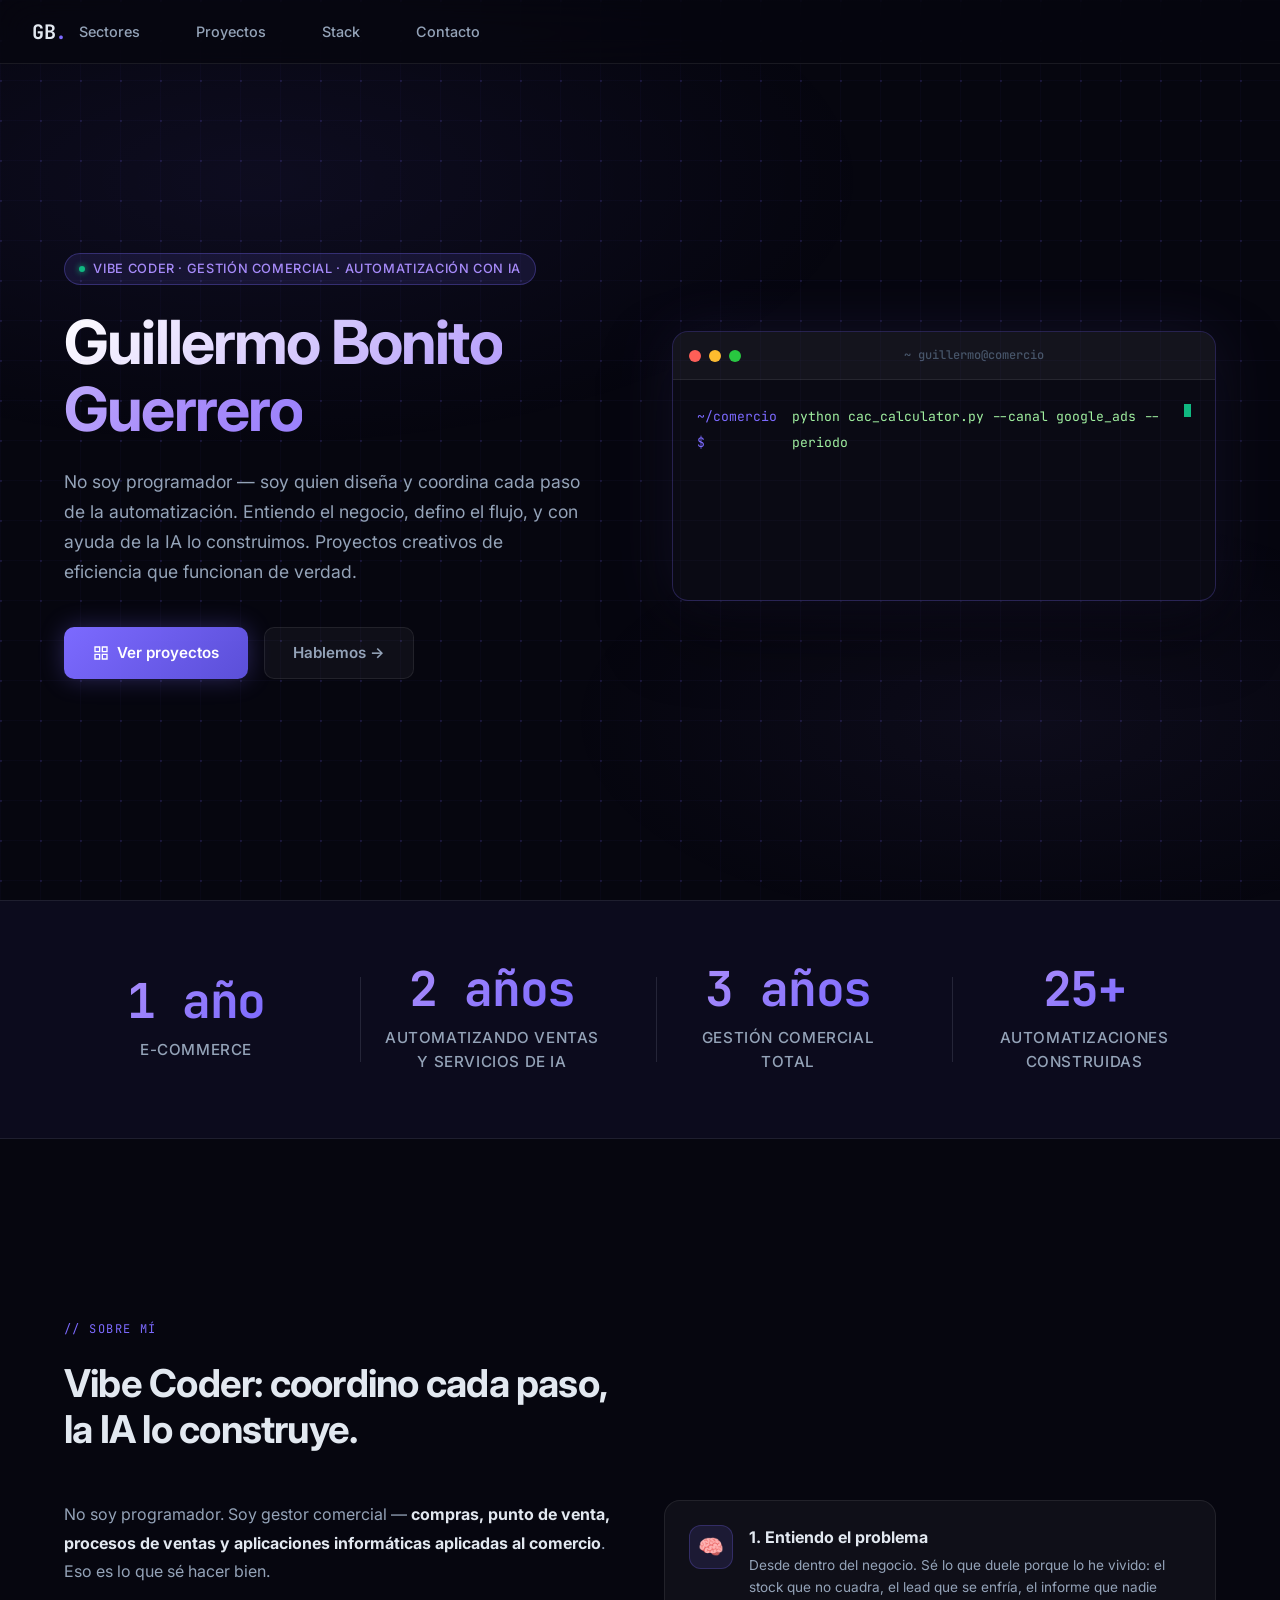
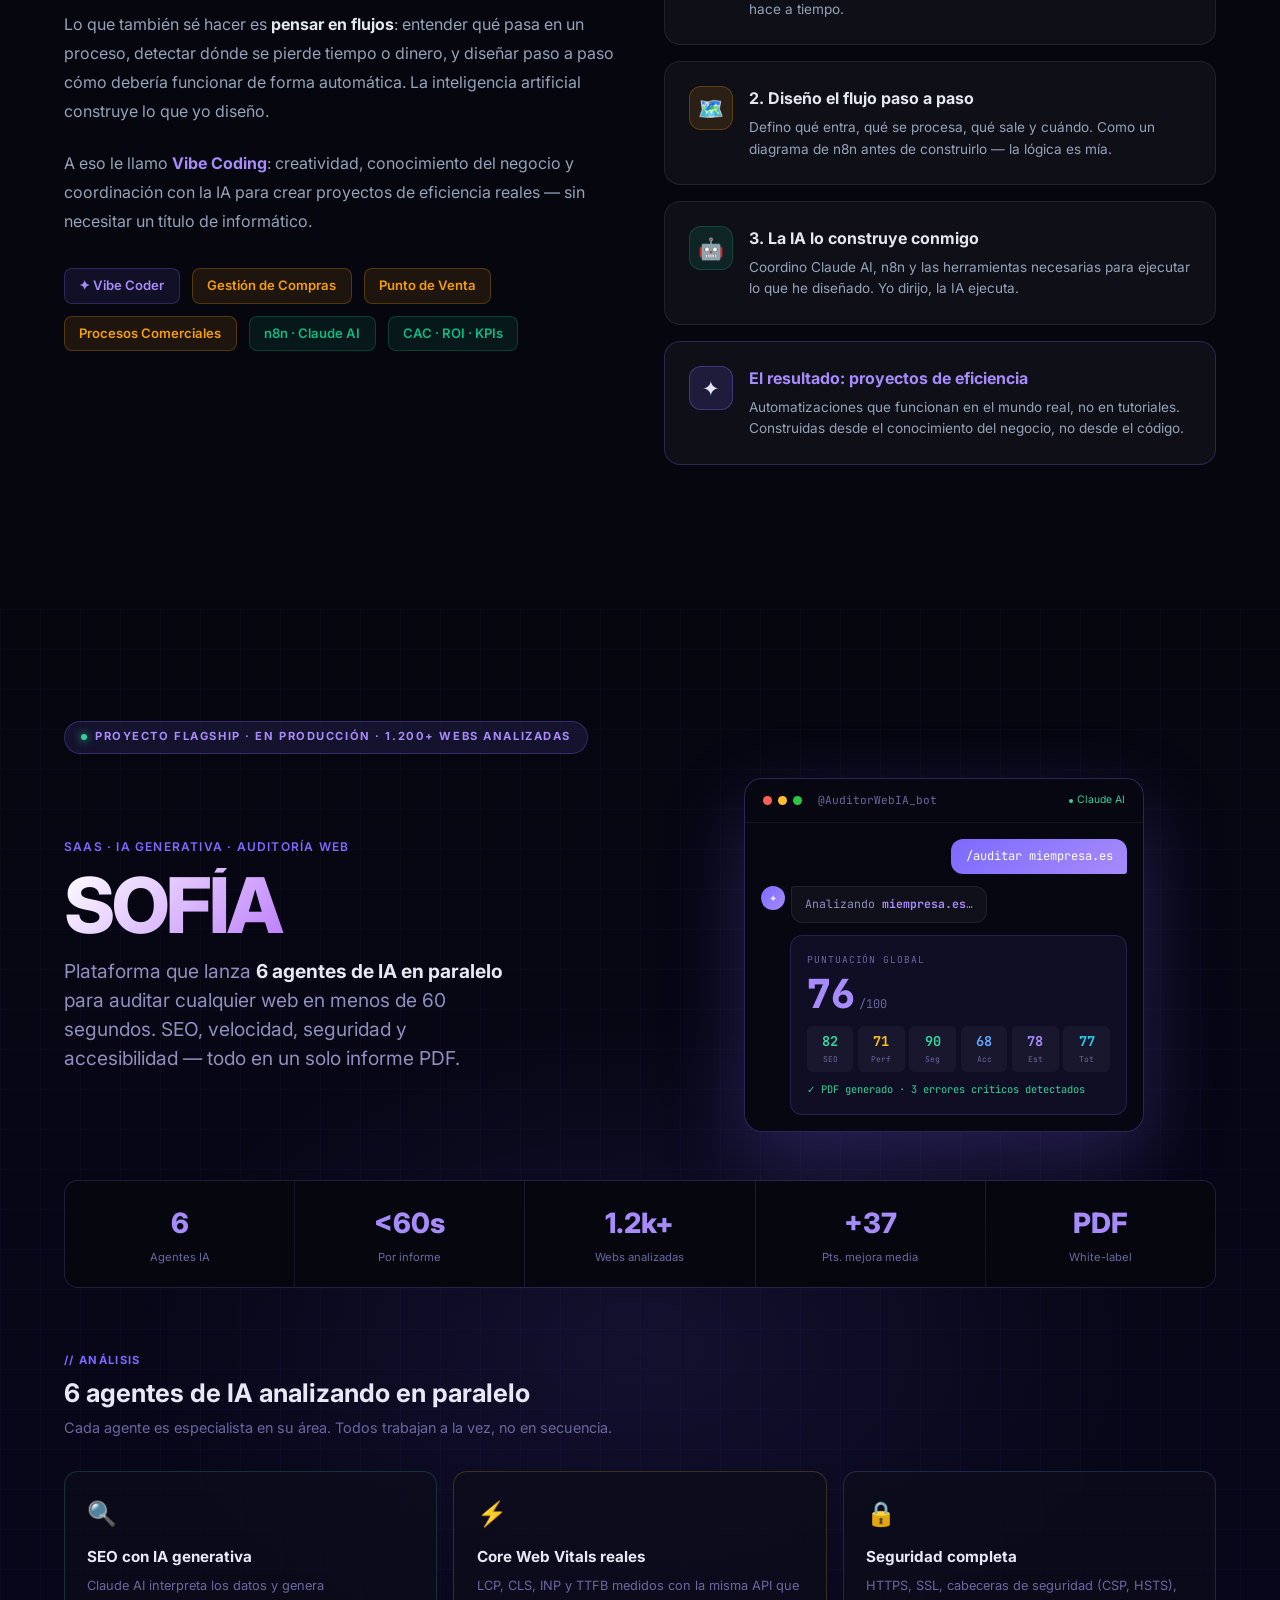
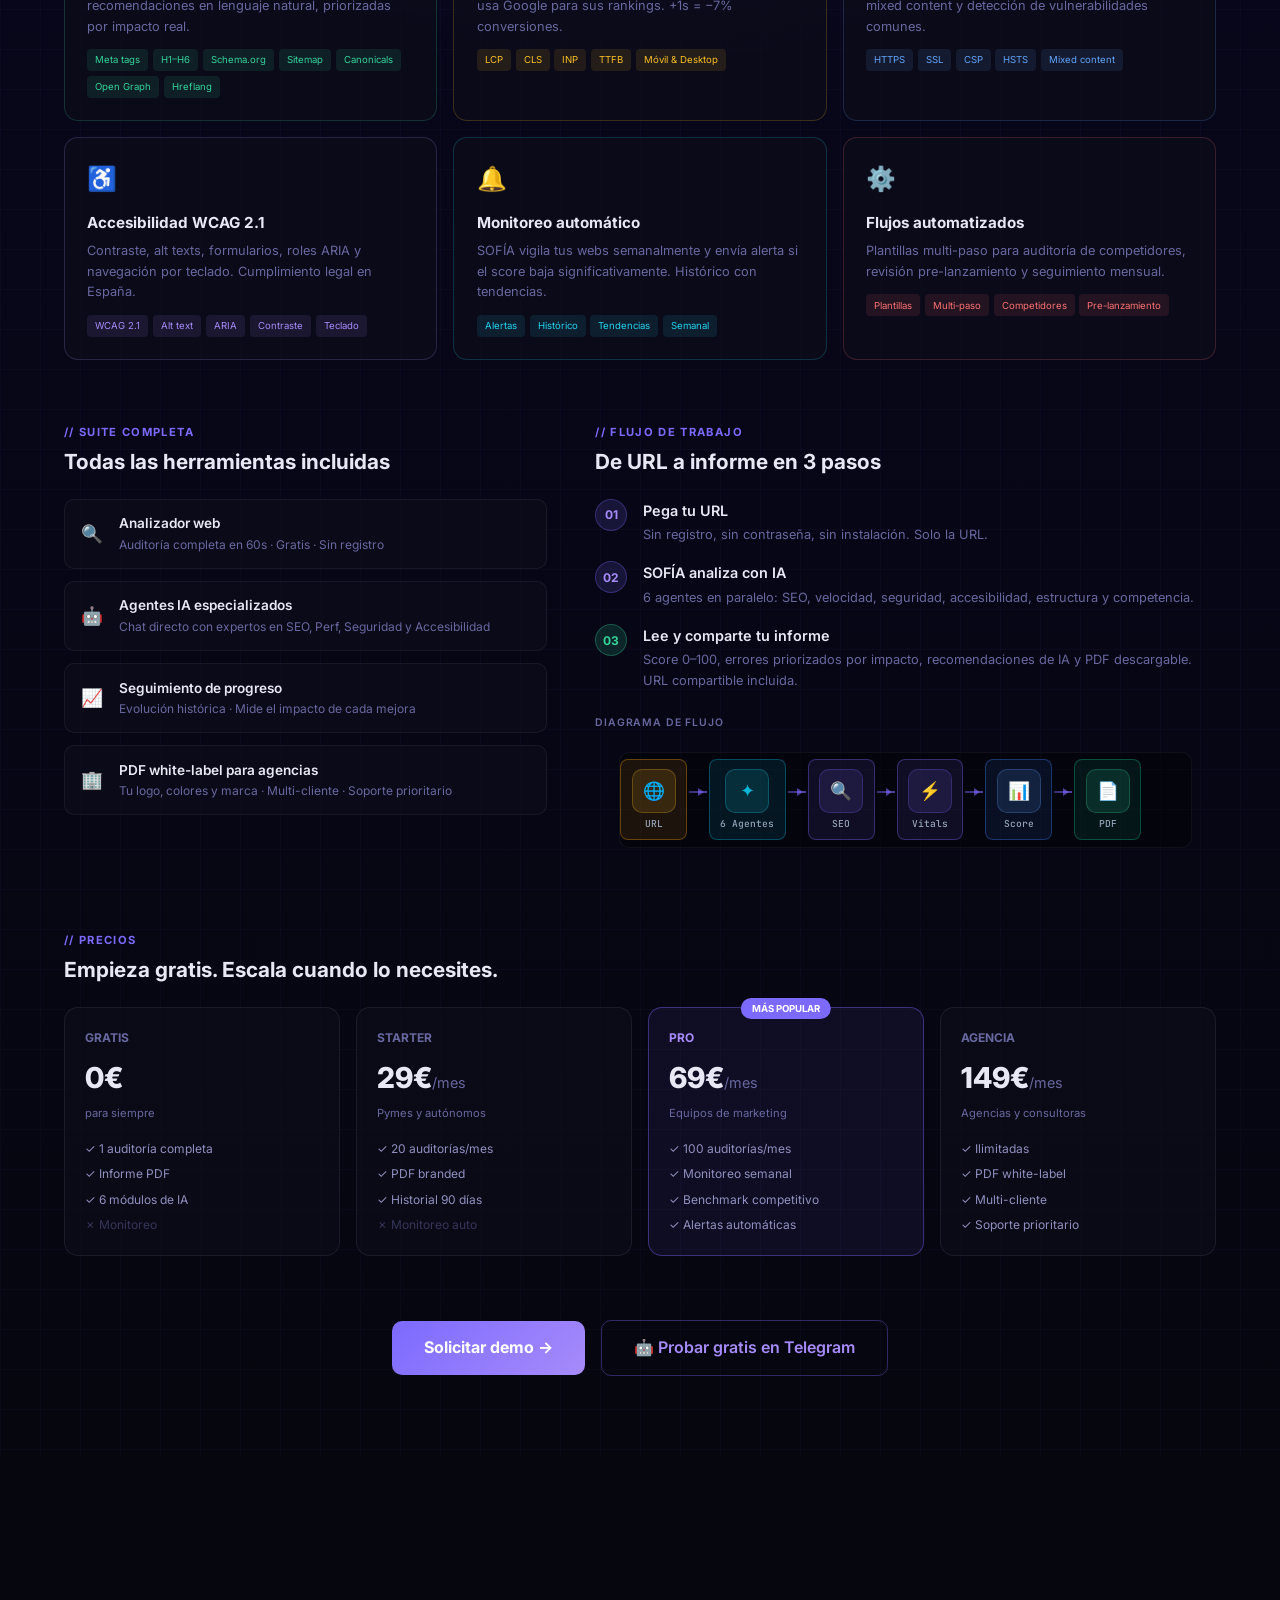
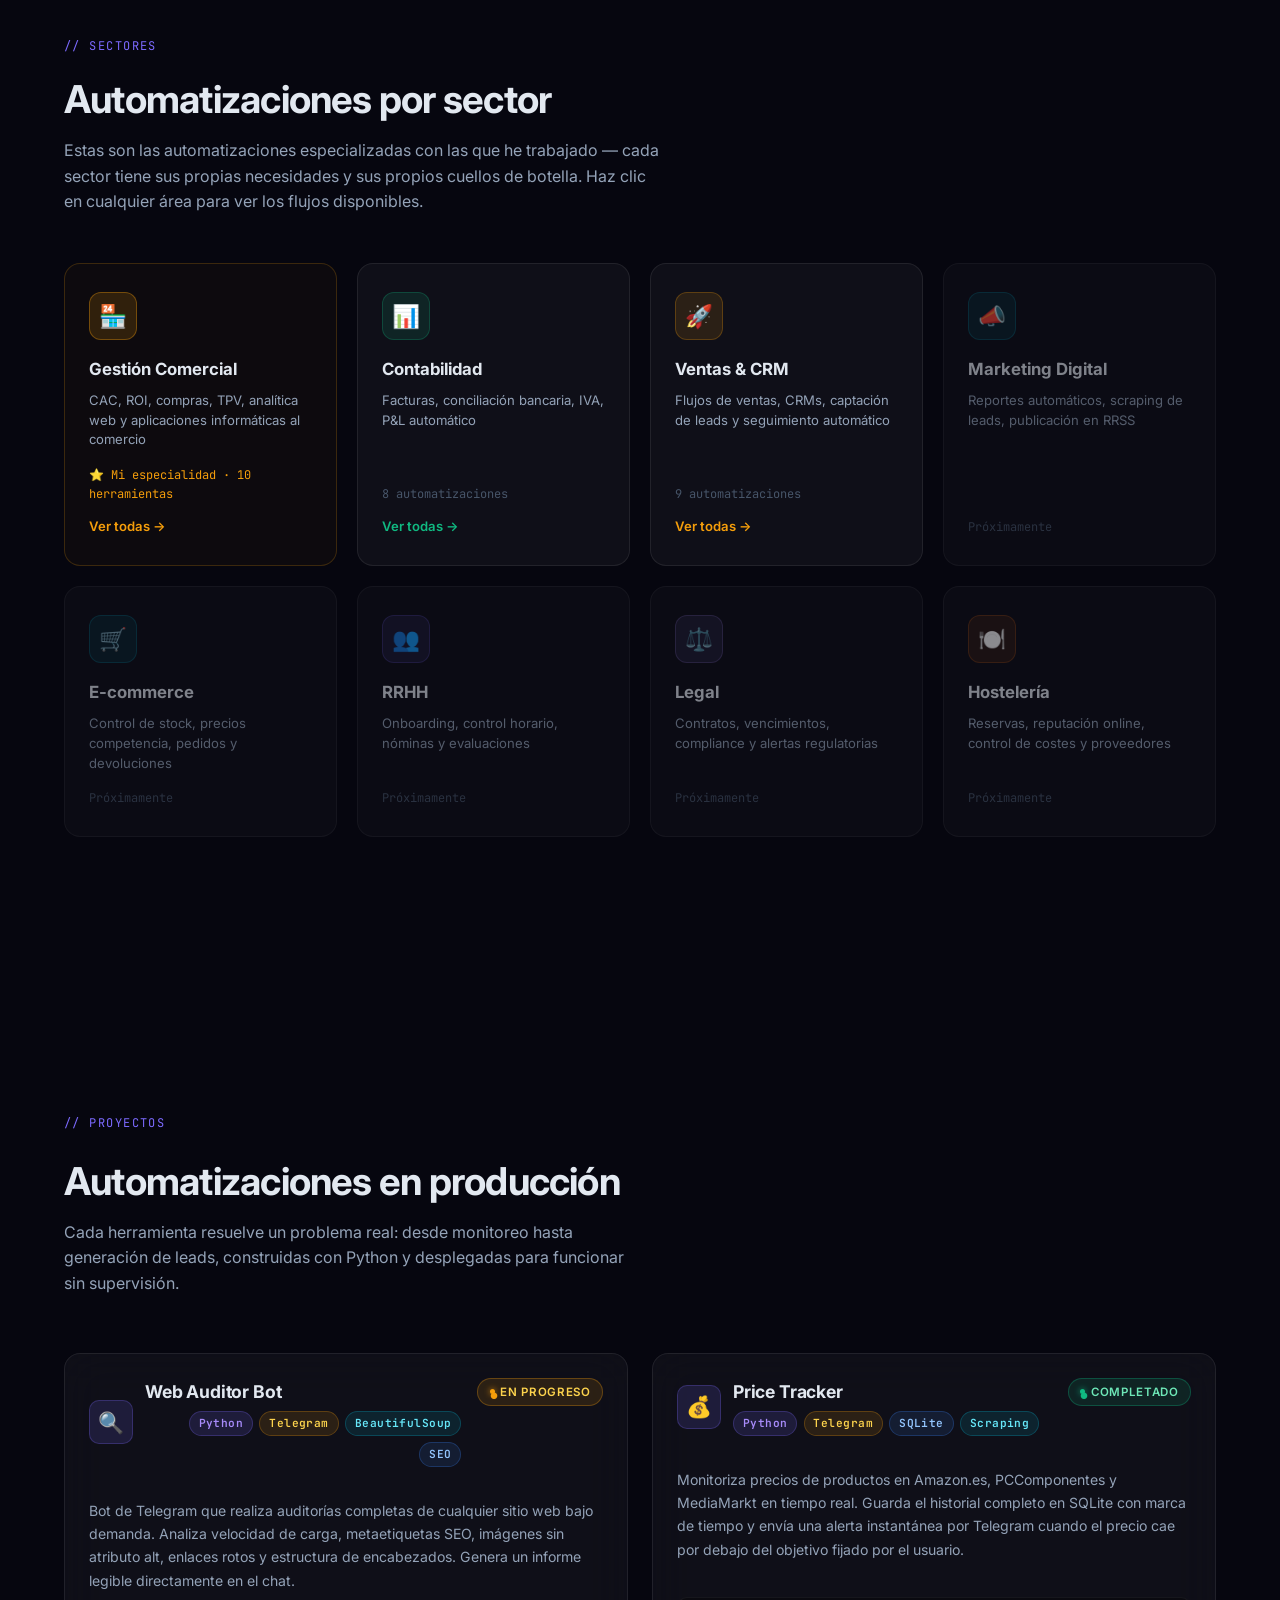
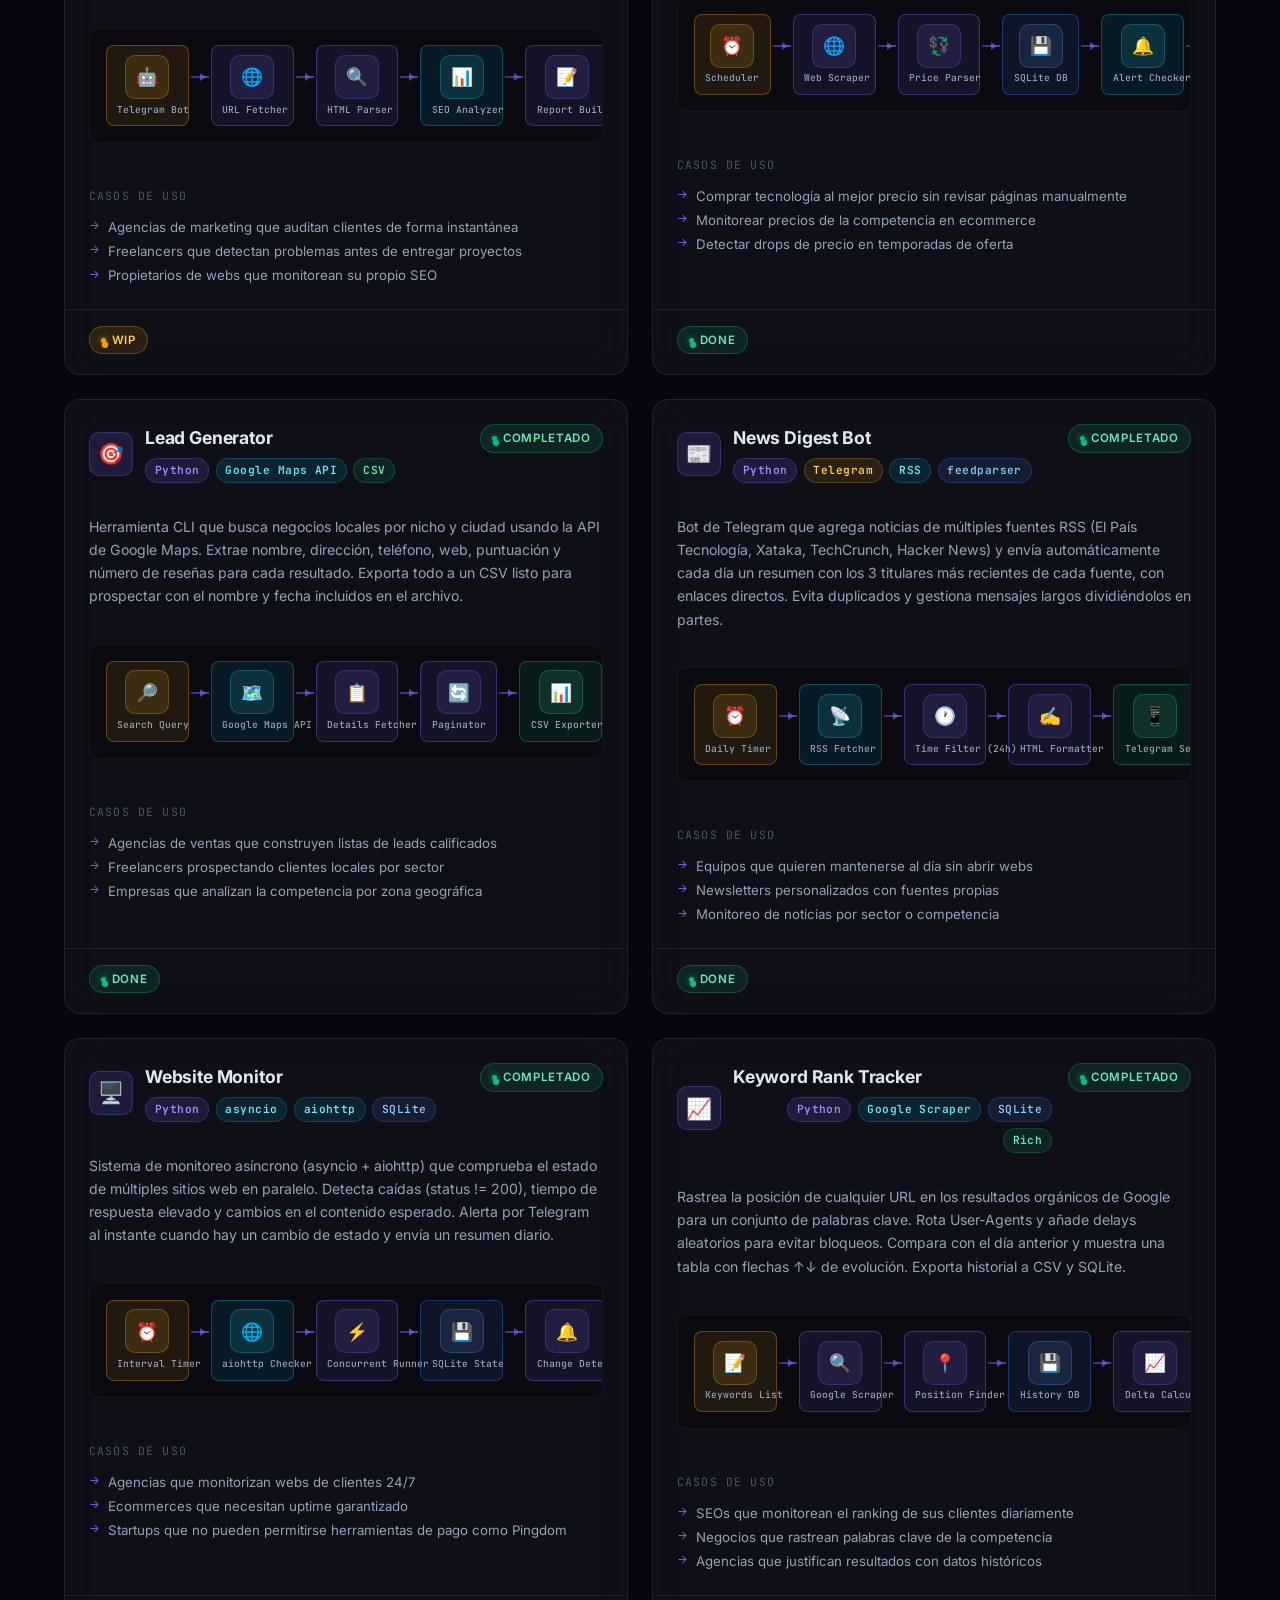
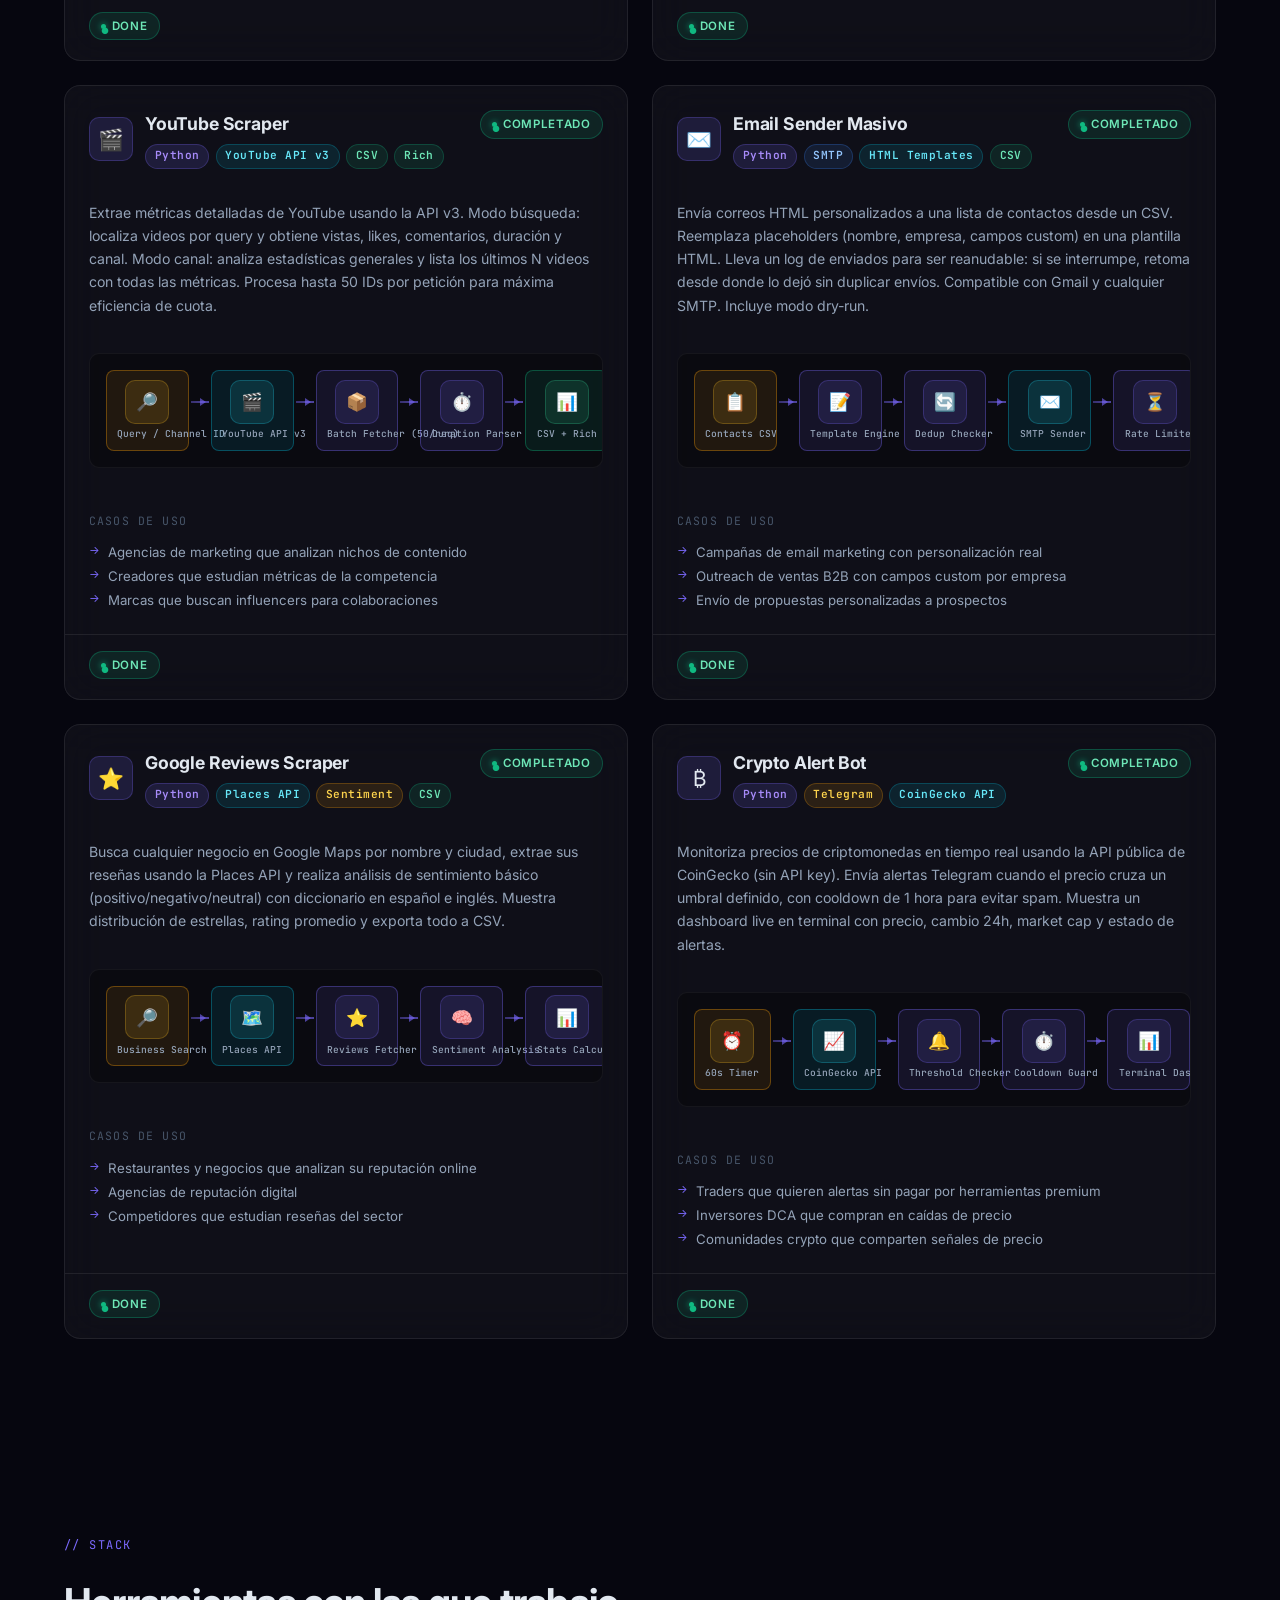
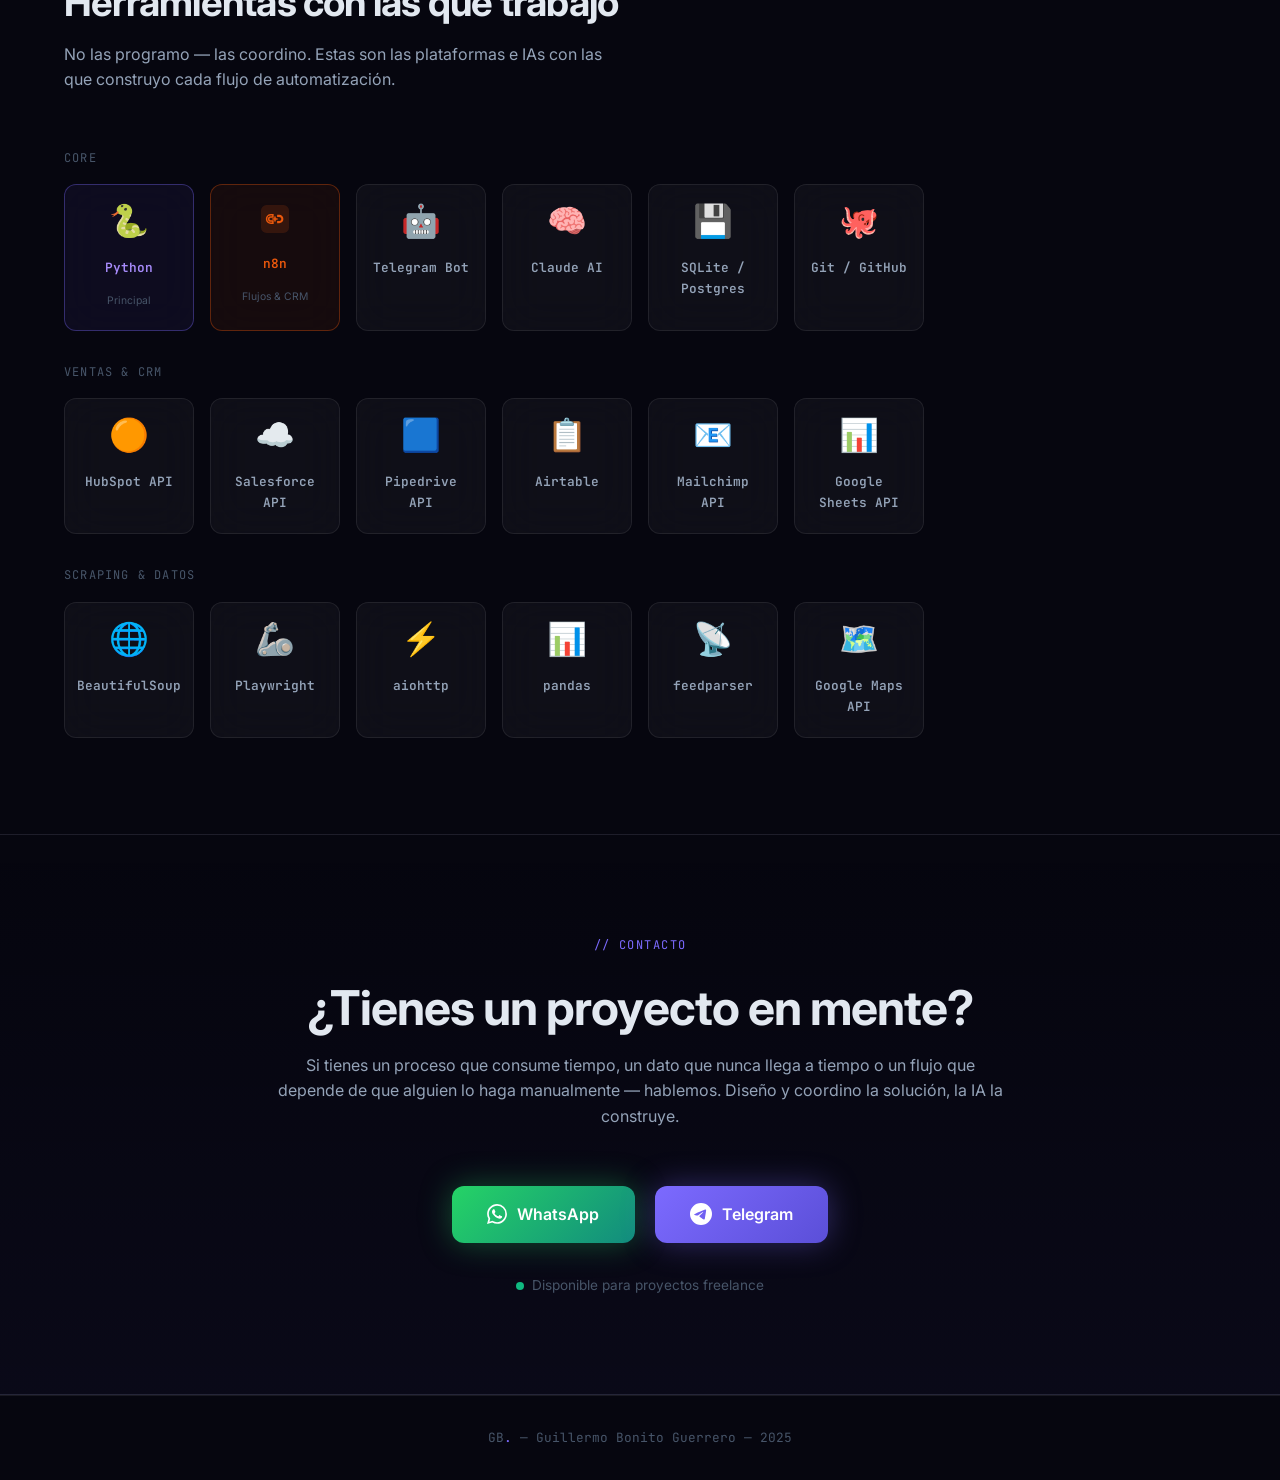
==== commit 7d620633: "Full mobile responsive overhaul: nav, hero, stats, sobre-mi, SOFIA, sectores, contacto" ====
--- a/index.html
+++ b/index.html
@@ -740,6 +740,119 @@
     ::-webkit-scrollbar-track { background: transparent; }
     ::-webkit-scrollbar-thumb { background: rgba(124,106,255,0.25); border-radius: 3px; }
     ::-webkit-scrollbar-thumb:hover { background: rgba(124,106,255,0.45); }
+
+    /* ===== MOBILE RESPONSIVE ===== */
+    @media (max-width: 640px) {
+
+      /* NAV */
+      .nav { padding: 0 1rem; height: 56px; }
+      .nav-links { gap: 1rem; }
+      .nav-links a { font-size: 0.8rem; }
+      /* hide less important nav links on small screens */
+      .nav-links a[href="#stack"],
+      .nav-links a[href="#contacto"] { display: none; }
+
+      /* HERO */
+      .hero { padding: 4.5rem 1.25rem 2rem; gap: 1.5rem; }
+      .hero-tag {
+        font-size: 0.7rem;
+        padding: 0.3rem 0.7rem;
+        white-space: normal;
+        text-align: center;
+        justify-content: center;
+        line-height: 1.5;
+      }
+      h1 { font-size: clamp(2rem, 9vw, 2.8rem) !important; }
+      .hero-sub { font-size: 0.95rem; }
+      .hero-ctas { flex-direction: column; gap: 0.75rem; }
+      .hero-ctas a { width: 100%; text-align: center; justify-content: center; }
+
+      /* STATS BAR */
+      .stats-bar { padding: 1.5rem 1rem; }
+      .stats-inner { grid-template-columns: repeat(2, 1fr); gap: 1px; }
+      .stat-number { font-size: 1.6rem !important; }
+      .stat-label { font-size: 0.65rem; }
+
+      /* SECTION WRAP */
+      .section-wrap { padding: 3rem 1.25rem; }
+      .section-title { font-size: clamp(1.5rem, 6vw, 2rem) !important; }
+
+      /* SOBRE MÍ — pasar a 1 columna */
+      #sobre-mi .section-wrap > div[style*="grid-template-columns:1fr 1fr"] {
+        grid-template-columns: 1fr !important;
+        gap: 2rem !important;
+      }
+
+      /* SOFÍA — pasar a 1 columna */
+      div[style*="grid-template-columns:1fr 1fr"] {
+        grid-template-columns: 1fr !important;
+        gap: 1.5rem !important;
+      }
+
+      /* SOFIA mockup — ocultar en móvil, ocupa demasiado */
+      div[style*="max-width:400px"] { display: none !important; }
+
+      /* SOFIA módulos — 1 columna */
+      div[style*="grid-template-columns:repeat(3,1fr)"] {
+        grid-template-columns: 1fr !important;
+        gap: 0.75rem !important;
+      }
+
+      /* SOFIA stats — 3 cols (5 items: 3+2) */
+      div[style*="grid-template-columns:repeat(5,1fr)"] {
+        grid-template-columns: repeat(3, 1fr) !important;
+      }
+
+      /* SECTORES grid */
+      #sectores div[style*="grid-template-columns"] {
+        grid-template-columns: 1fr !important;
+      }
+
+      /* STACK grid */
+      .stack-grid { grid-template-columns: repeat(2, 1fr) !important; gap: 0.75rem !important; }
+      .stack-item { padding: 1rem 0.75rem; }
+      .stack-icon { font-size: 1.5rem; }
+      .stack-name { font-size: 0.75rem; }
+
+      /* PROJECT CARDS */
+      .card { padding: 1.5rem; }
+      .card-header { flex-direction: column; gap: 0.5rem; }
+      .card-title { font-size: 1rem; }
+      .workflow { overflow-x: auto; padding-bottom: 0.5rem; }
+      .use-cases { display: none; } /* simplifica en móvil */
+
+      /* CONTACT */
+      .contact-buttons { flex-direction: column; gap: 0.75rem; align-items: stretch; }
+      .btn-contact { justify-content: center; padding: 0.9rem 1rem; font-size: 0.9rem; }
+      .contact-inner { padding: 0 1.25rem; }
+
+      /* FOOTER */
+      footer { font-size: 0.7rem; padding: 1.5rem 1rem; }
+
+      /* SOFIA section interno */
+      #sofia > div { padding: 0 1rem !important; }
+      #sofia h2[style] { font-size: clamp(2.5rem, 12vw, 4rem) !important; }
+      #sofia div[style*="display:grid;grid-template-columns:1fr 1fr"] {
+        grid-template-columns: 1fr !important;
+        gap: 2rem !important;
+      }
+      /* SOFIA suite+workflow 2 col */
+      #sofia div[style*="display:grid;grid-template-columns:1fr 1fr;gap:3rem"] {
+        grid-template-columns: 1fr !important;
+      }
+      /* SOFIA pricing — 2 cols en móvil */
+      #sofia div[style*="grid-template-columns:repeat(4"] {
+        grid-template-columns: repeat(2, 1fr) !important;
+        gap: 0.75rem !important;
+      }
+    }
+
+    /* Pantallas muy pequeñas */
+    @media (max-width: 380px) {
+      .nav-links a[href="#proyectos"] { display: none; }
+      .stats-inner { grid-template-columns: 1fr 1fr; }
+      h1 { font-size: 1.8rem !important; }
+    }
   </style>
 </head>
 <body>
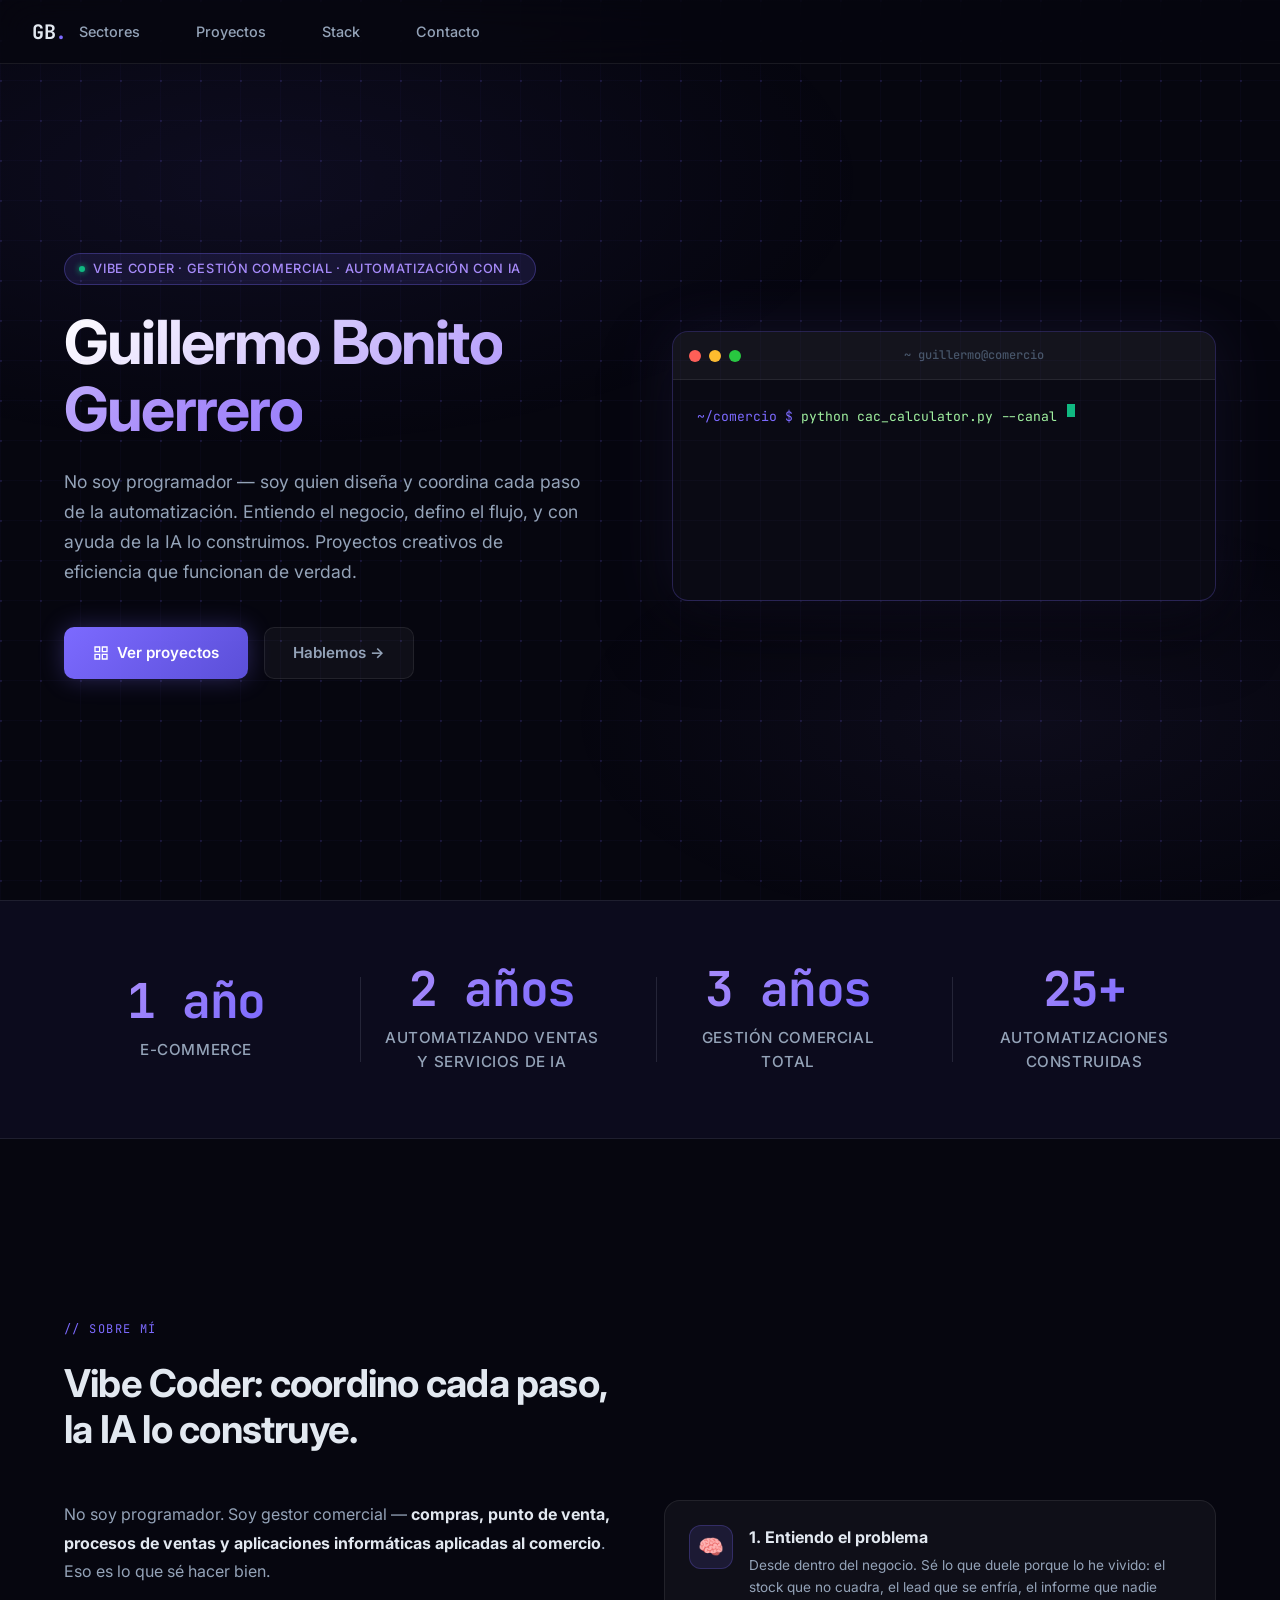
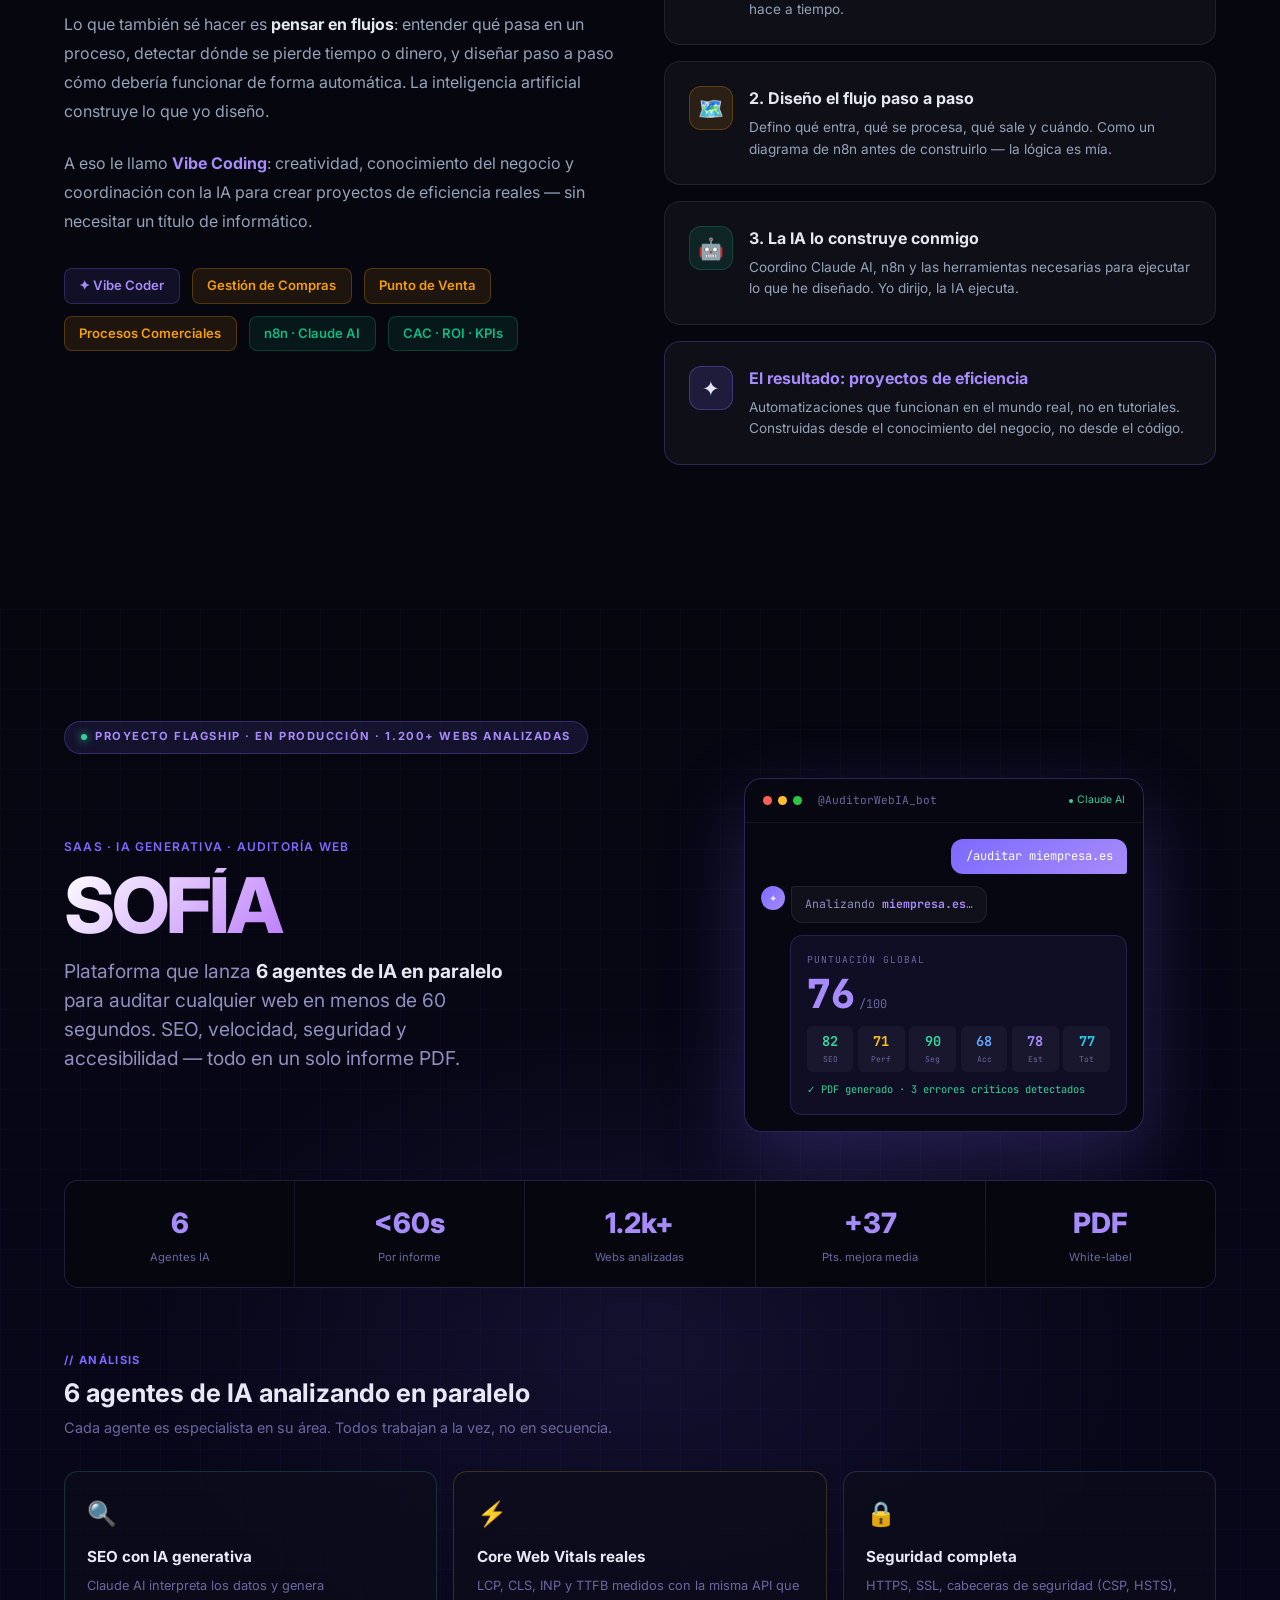
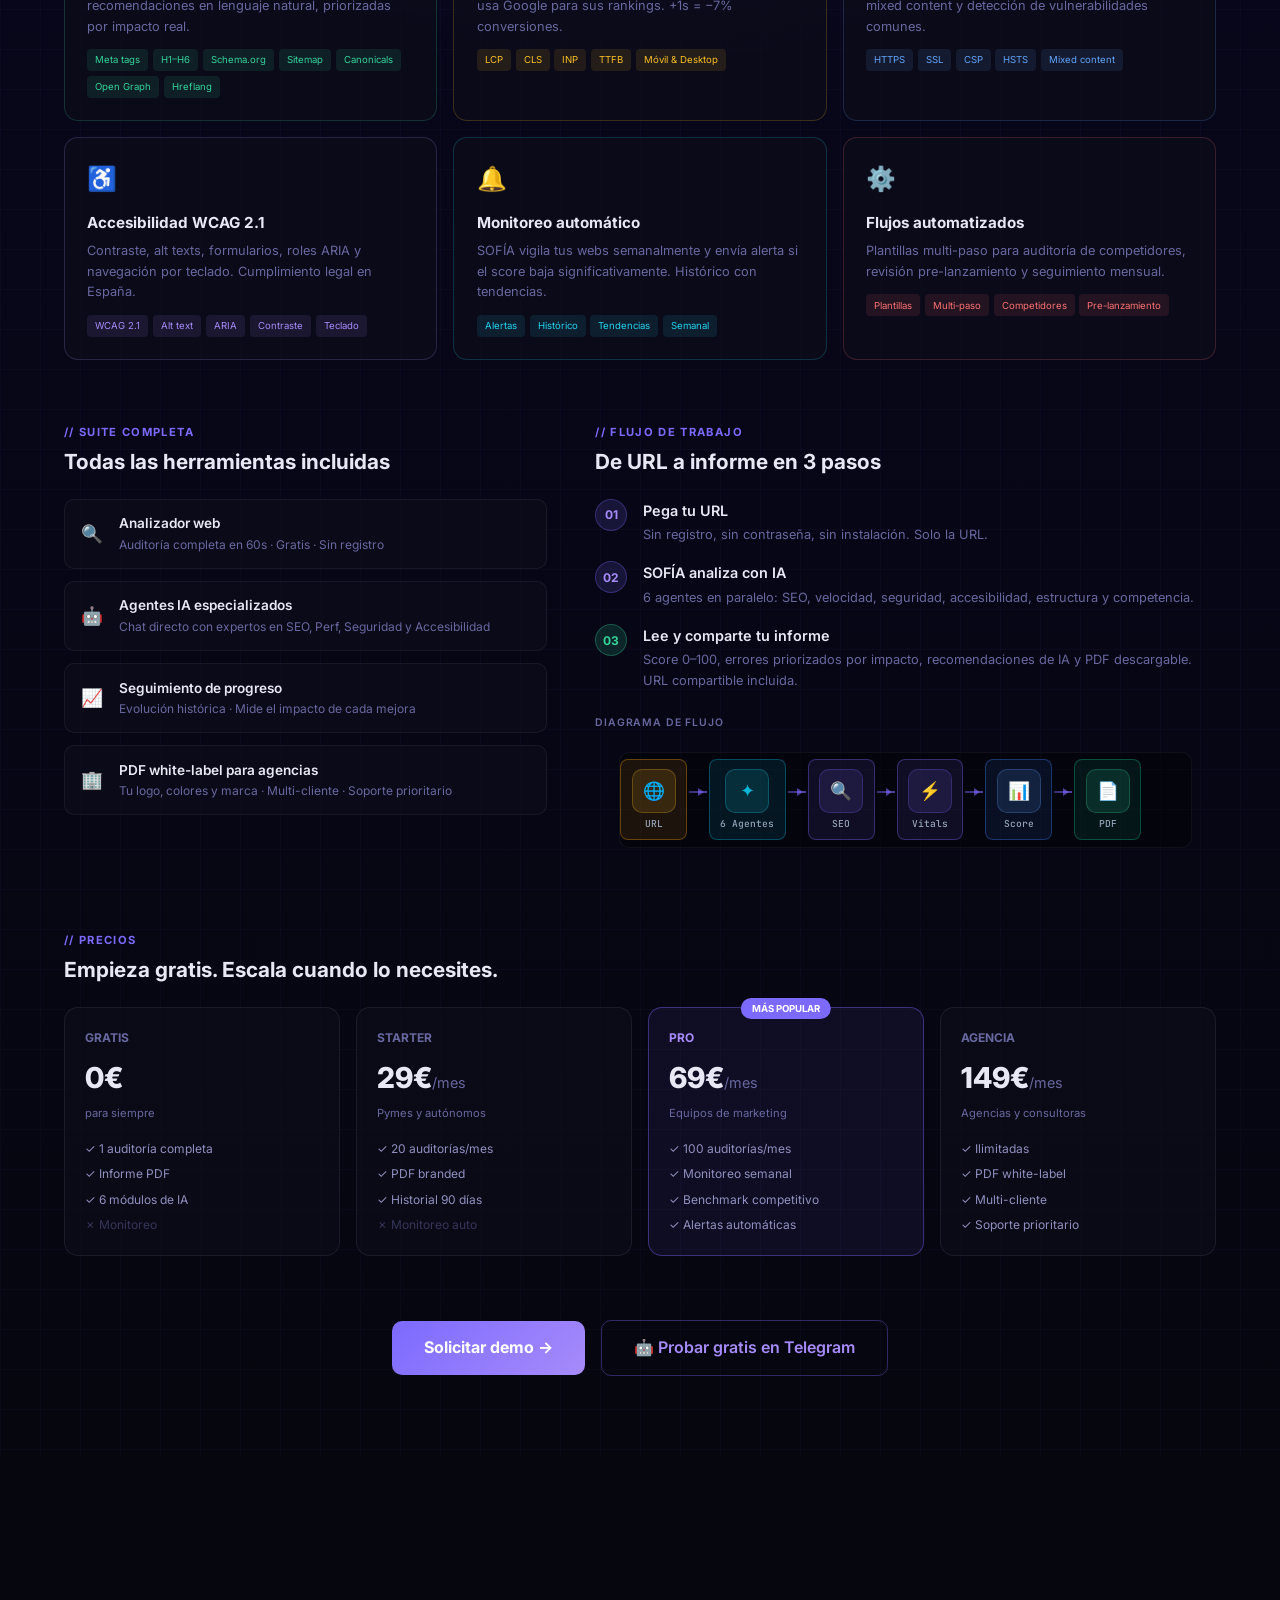
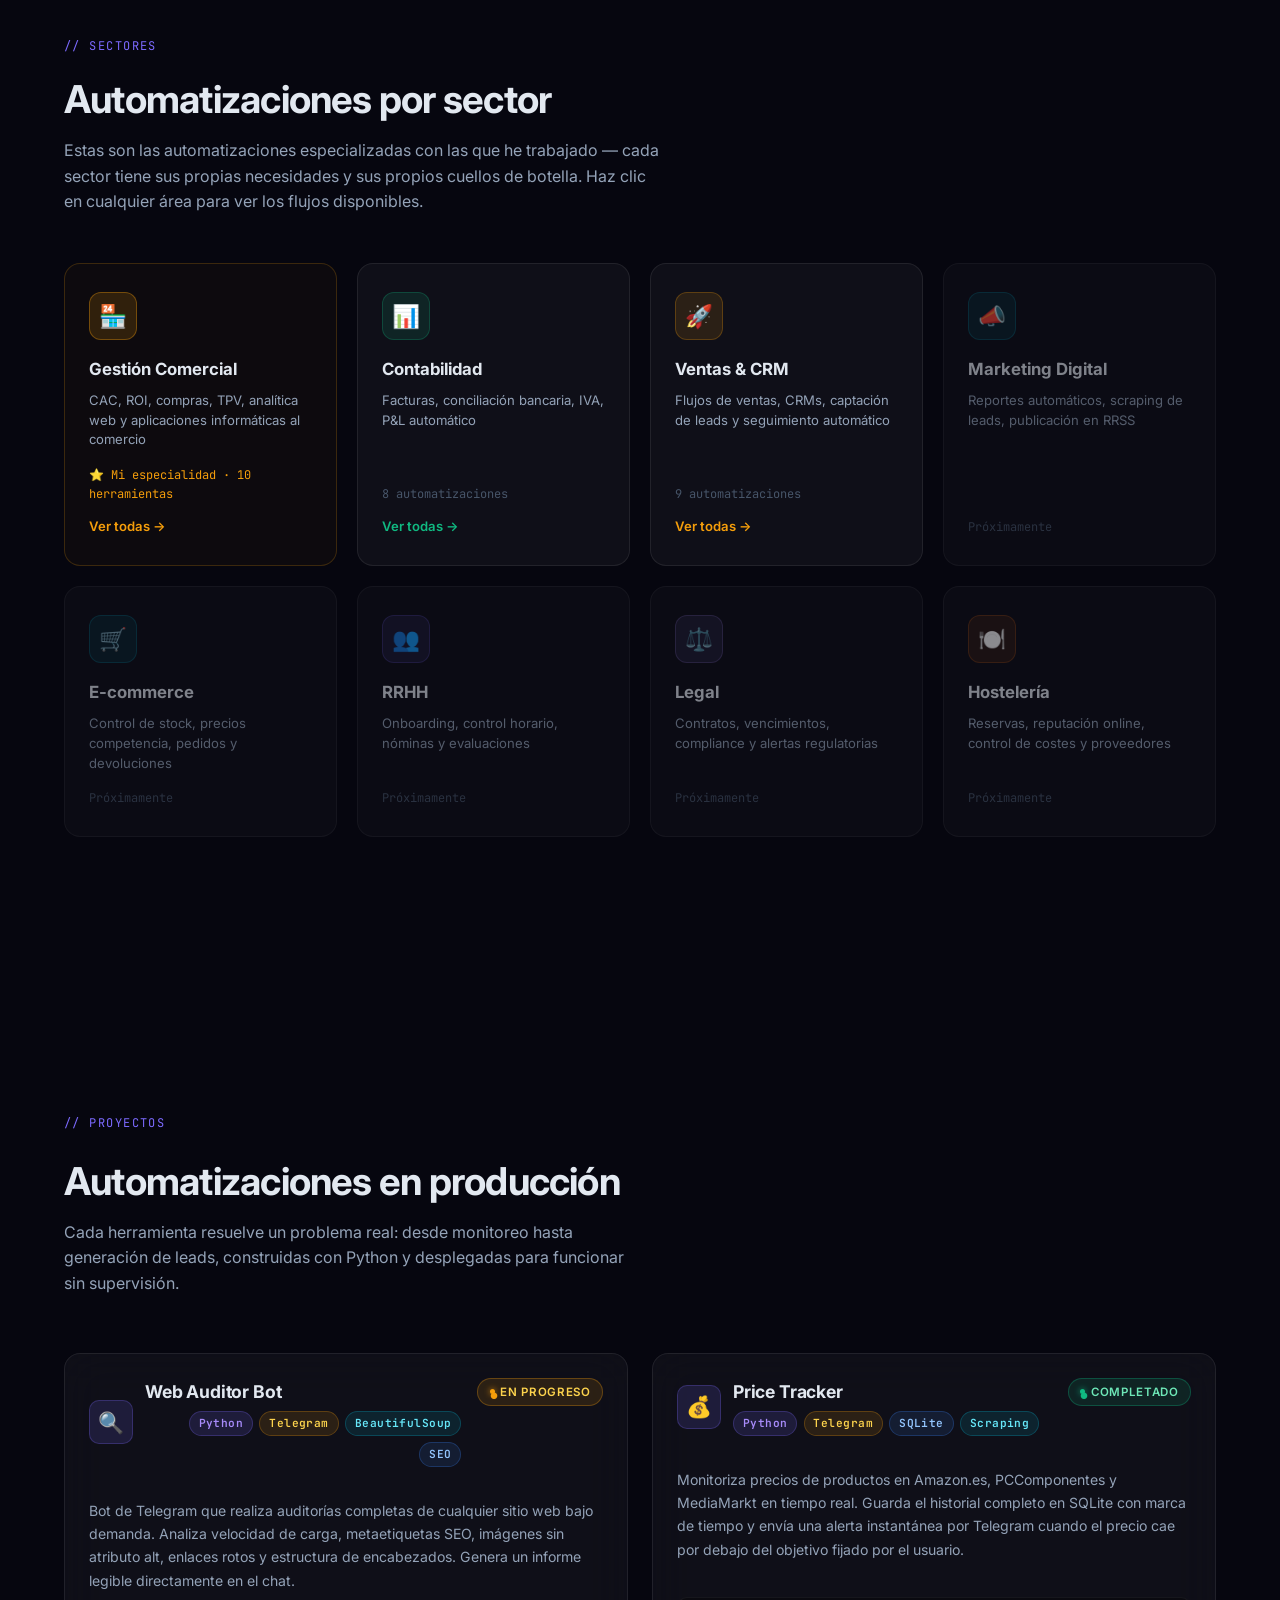
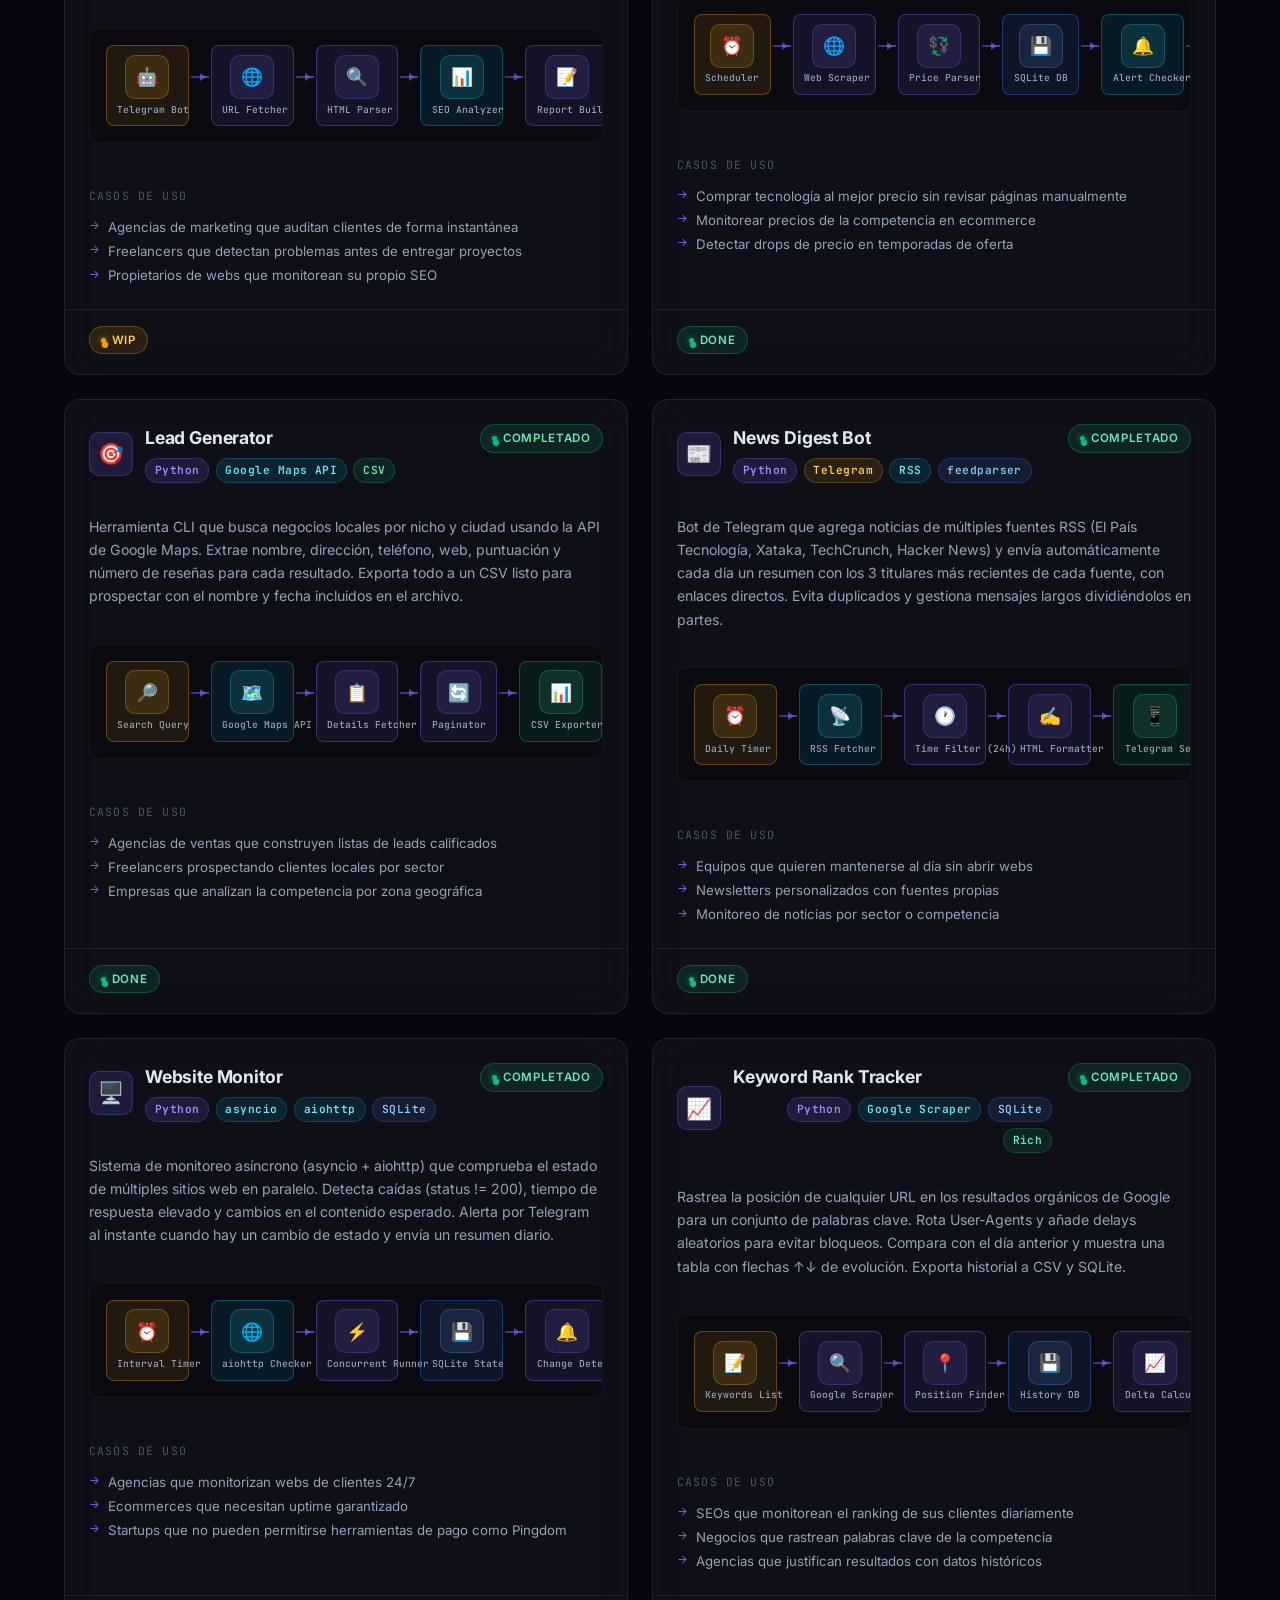
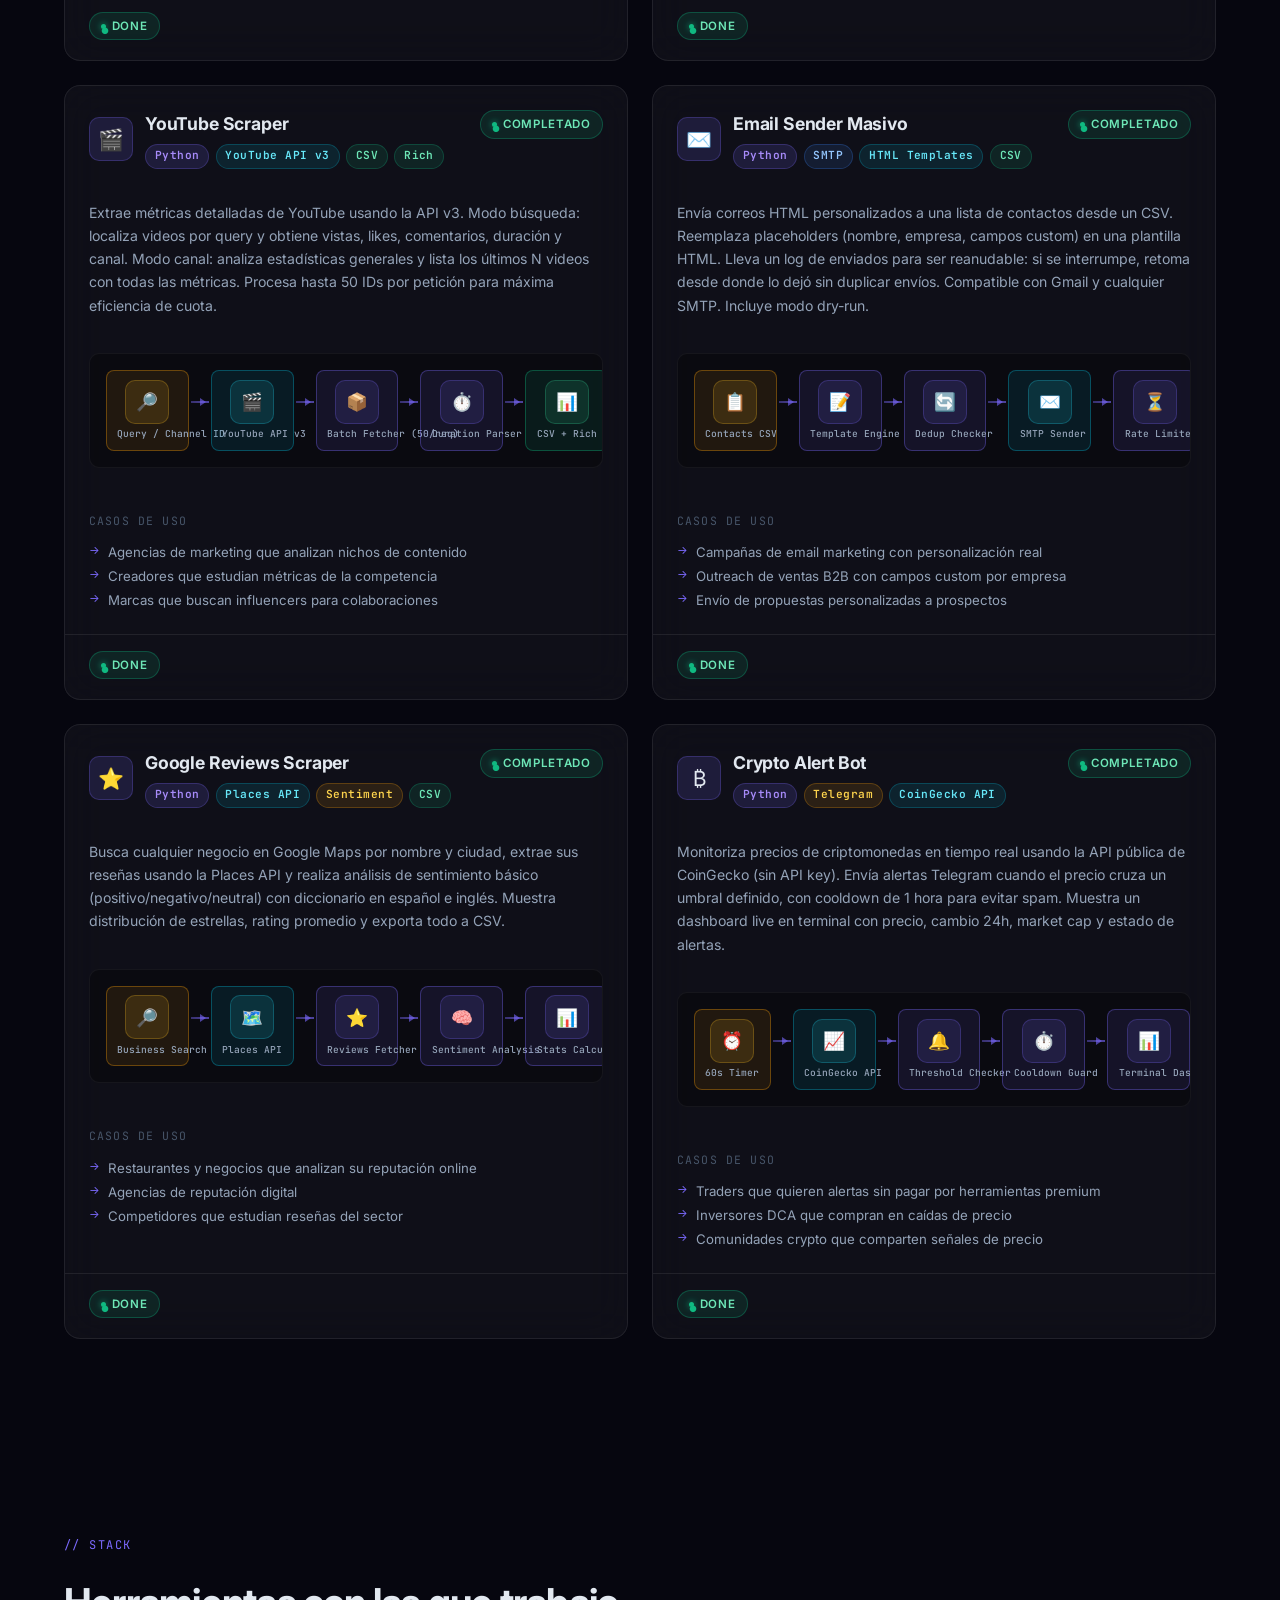
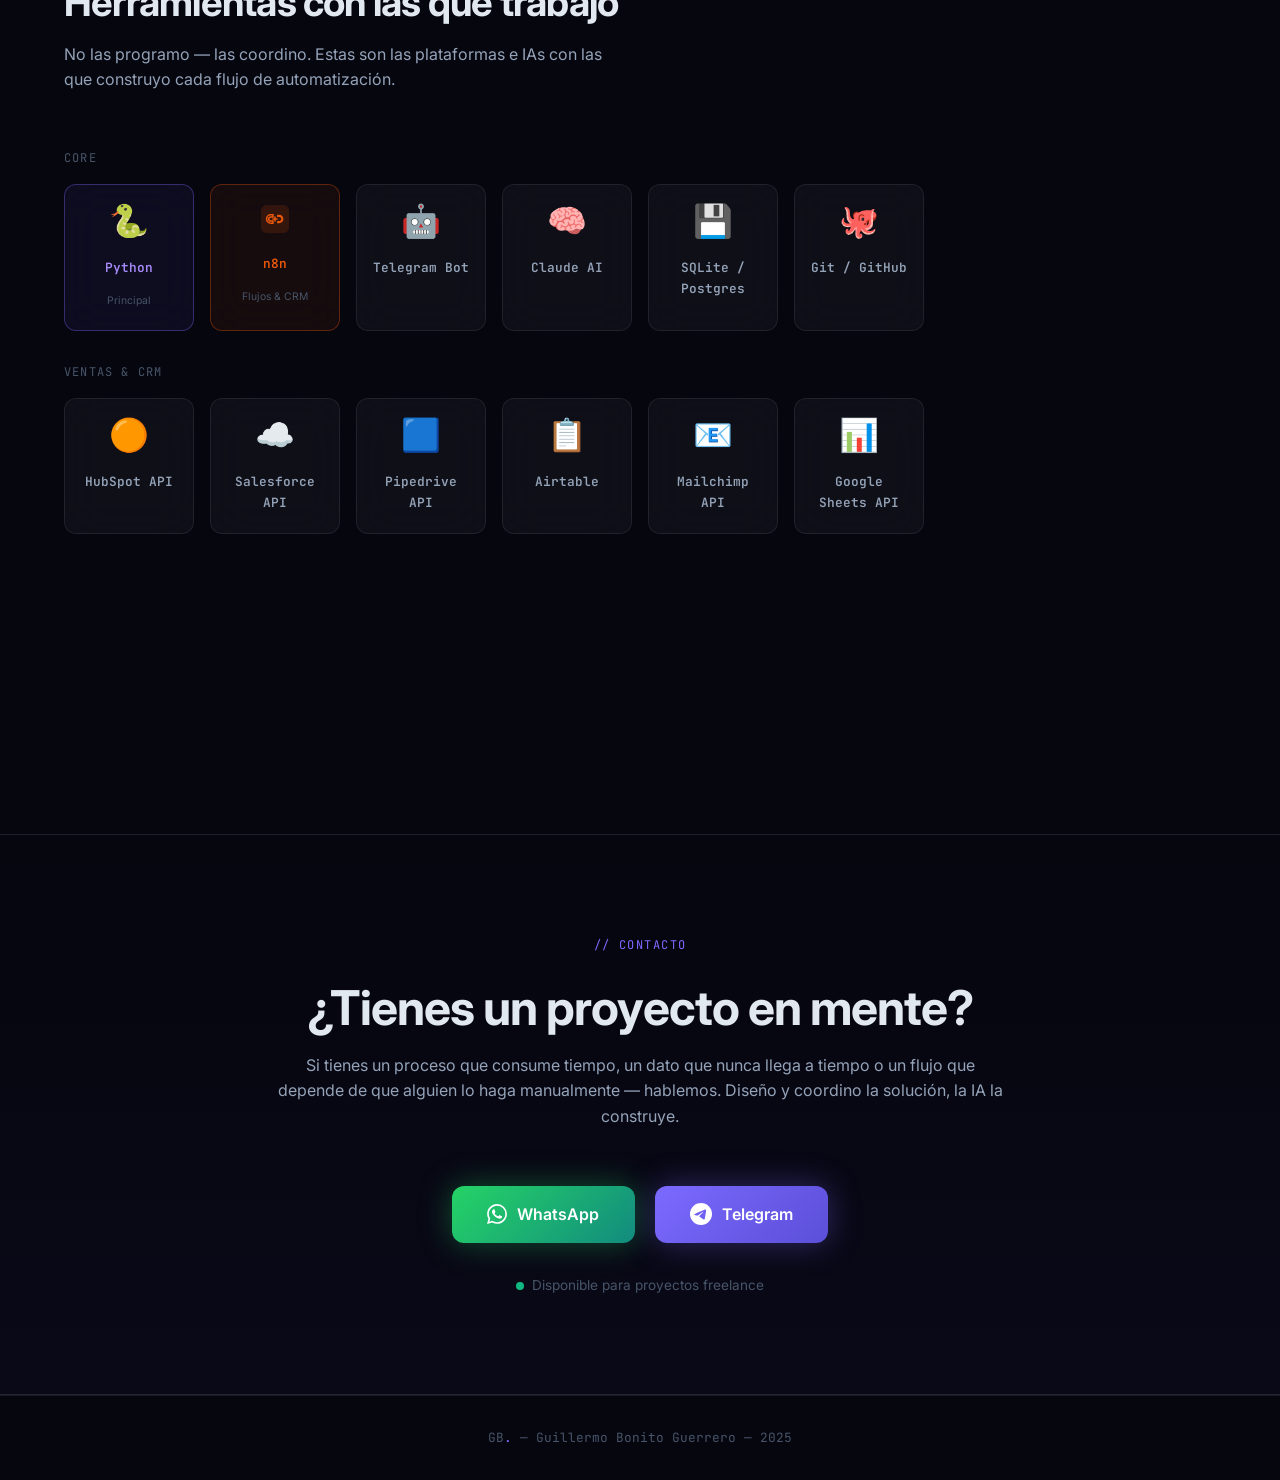
==== commit 98d3d28c: "Fix mobile responsive: SOFIA stats grid, sector pages polish - SOFIA stats 5th item spans full width" ====
--- a/index.html
+++ b/index.html
@@ -798,9 +798,12 @@
         gap: 0.75rem !important;
       }
 
-      /* SOFIA stats — 3 cols (5 items: 3+2) */
+      /* SOFIA stats — 3 cols (5 items: 3+2, último centrado) */
       div[style*="grid-template-columns:repeat(5,1fr)"] {
         grid-template-columns: repeat(3, 1fr) !important;
+      }
+      div[style*="grid-template-columns:repeat(5,1fr)"] > div:last-child {
+        grid-column: 1 / -1;
       }
 
       /* SECTORES grid */
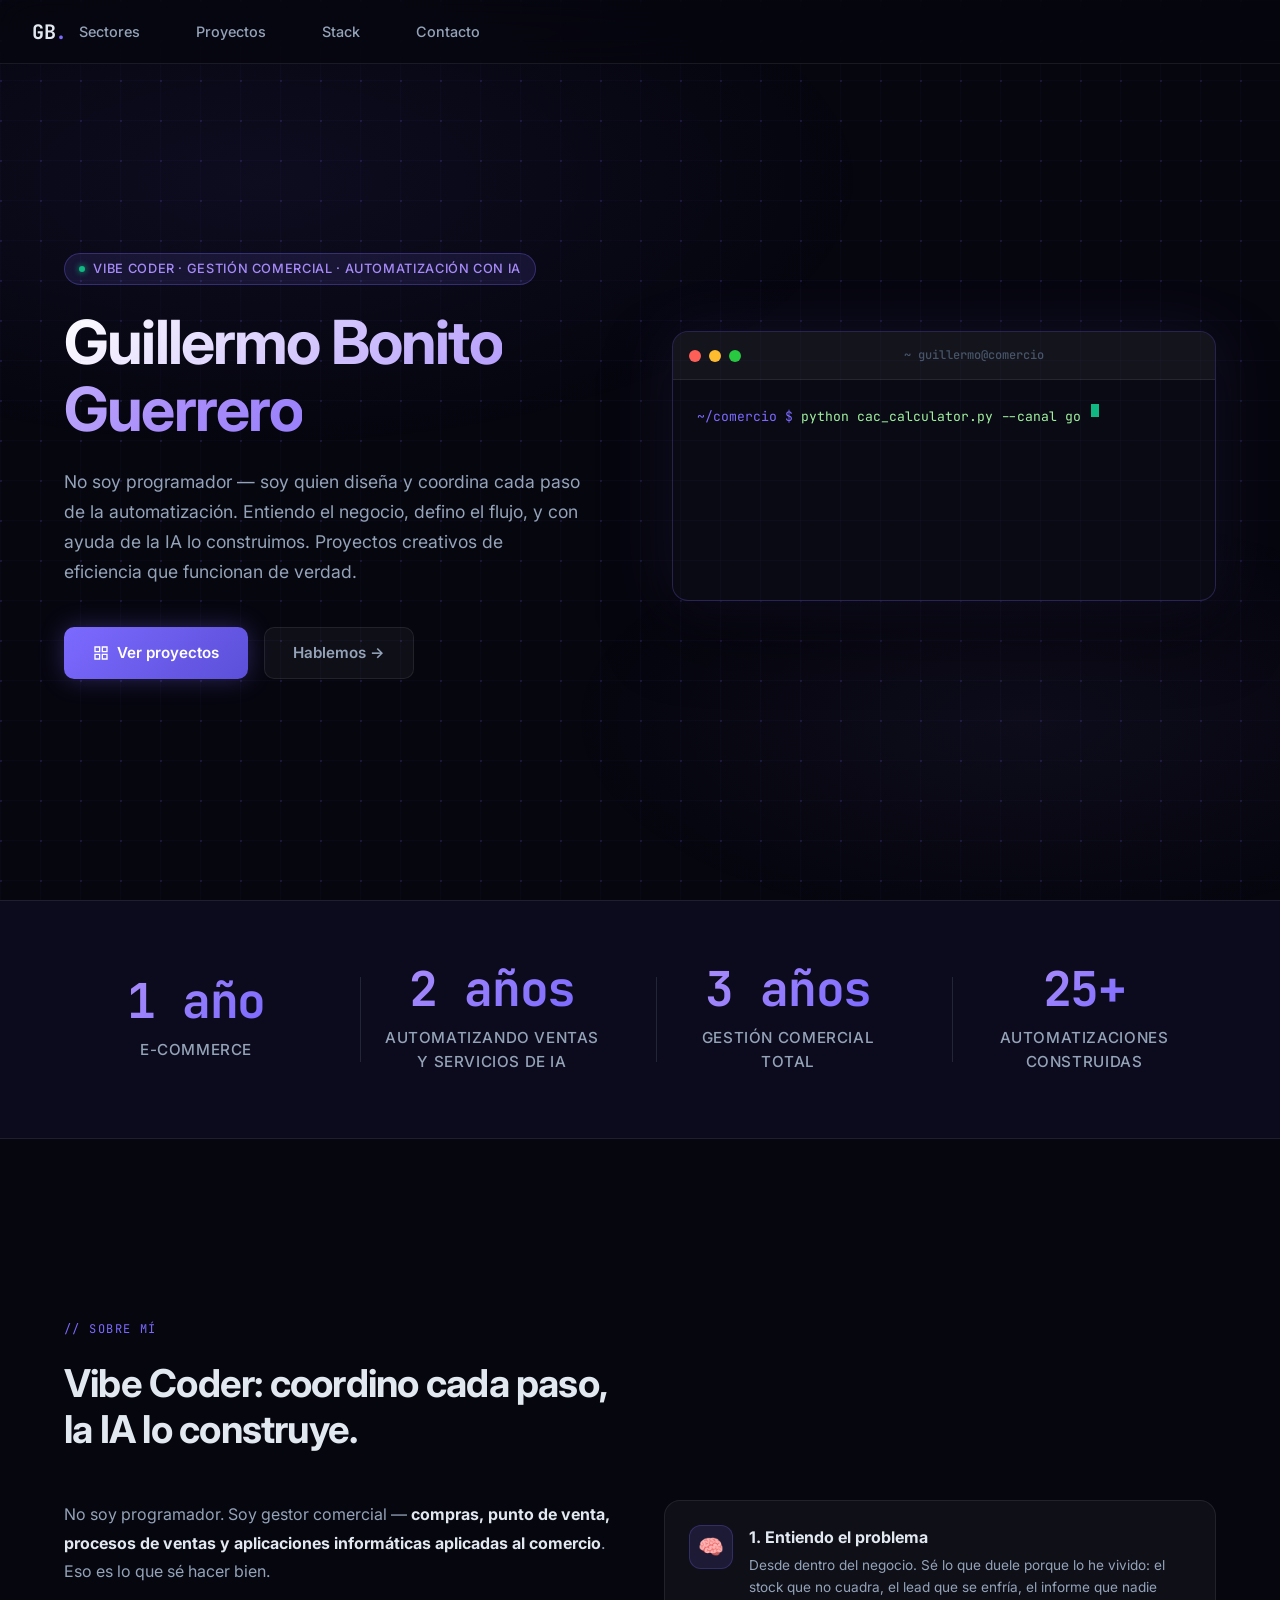
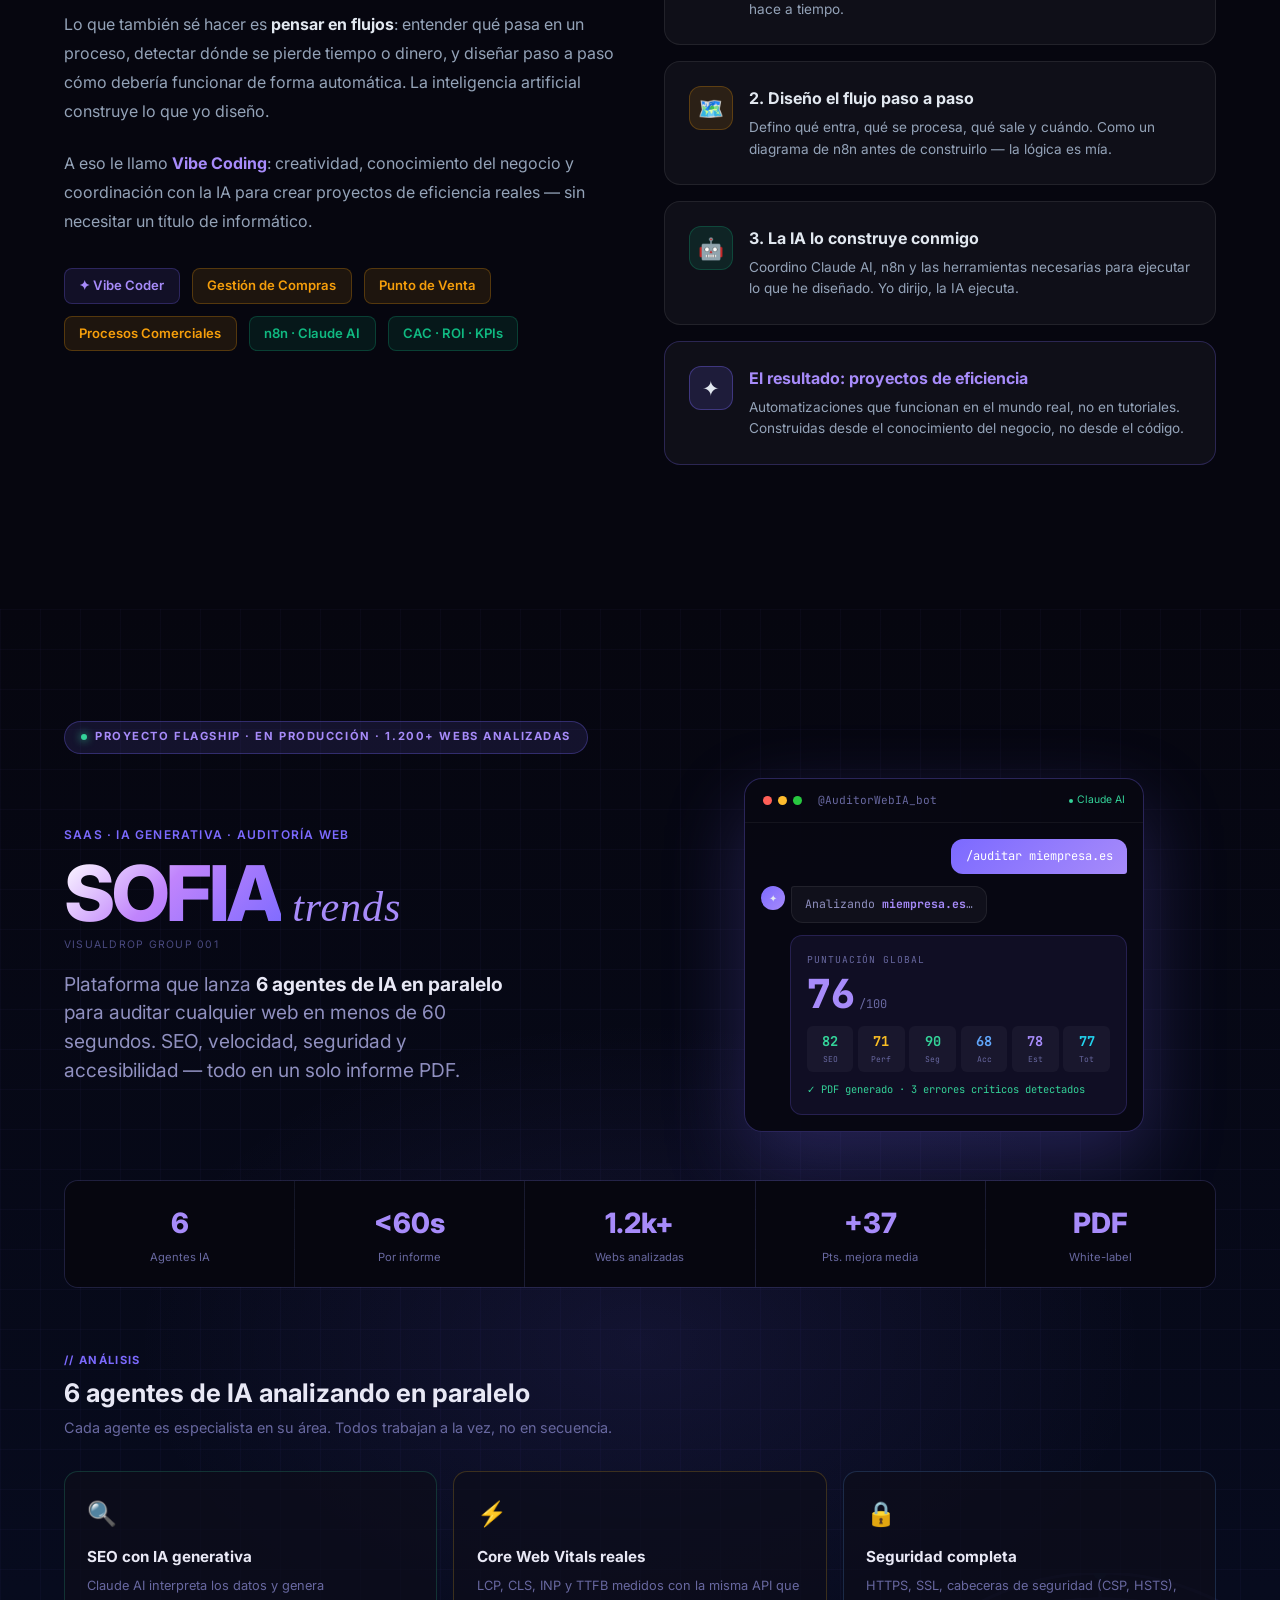
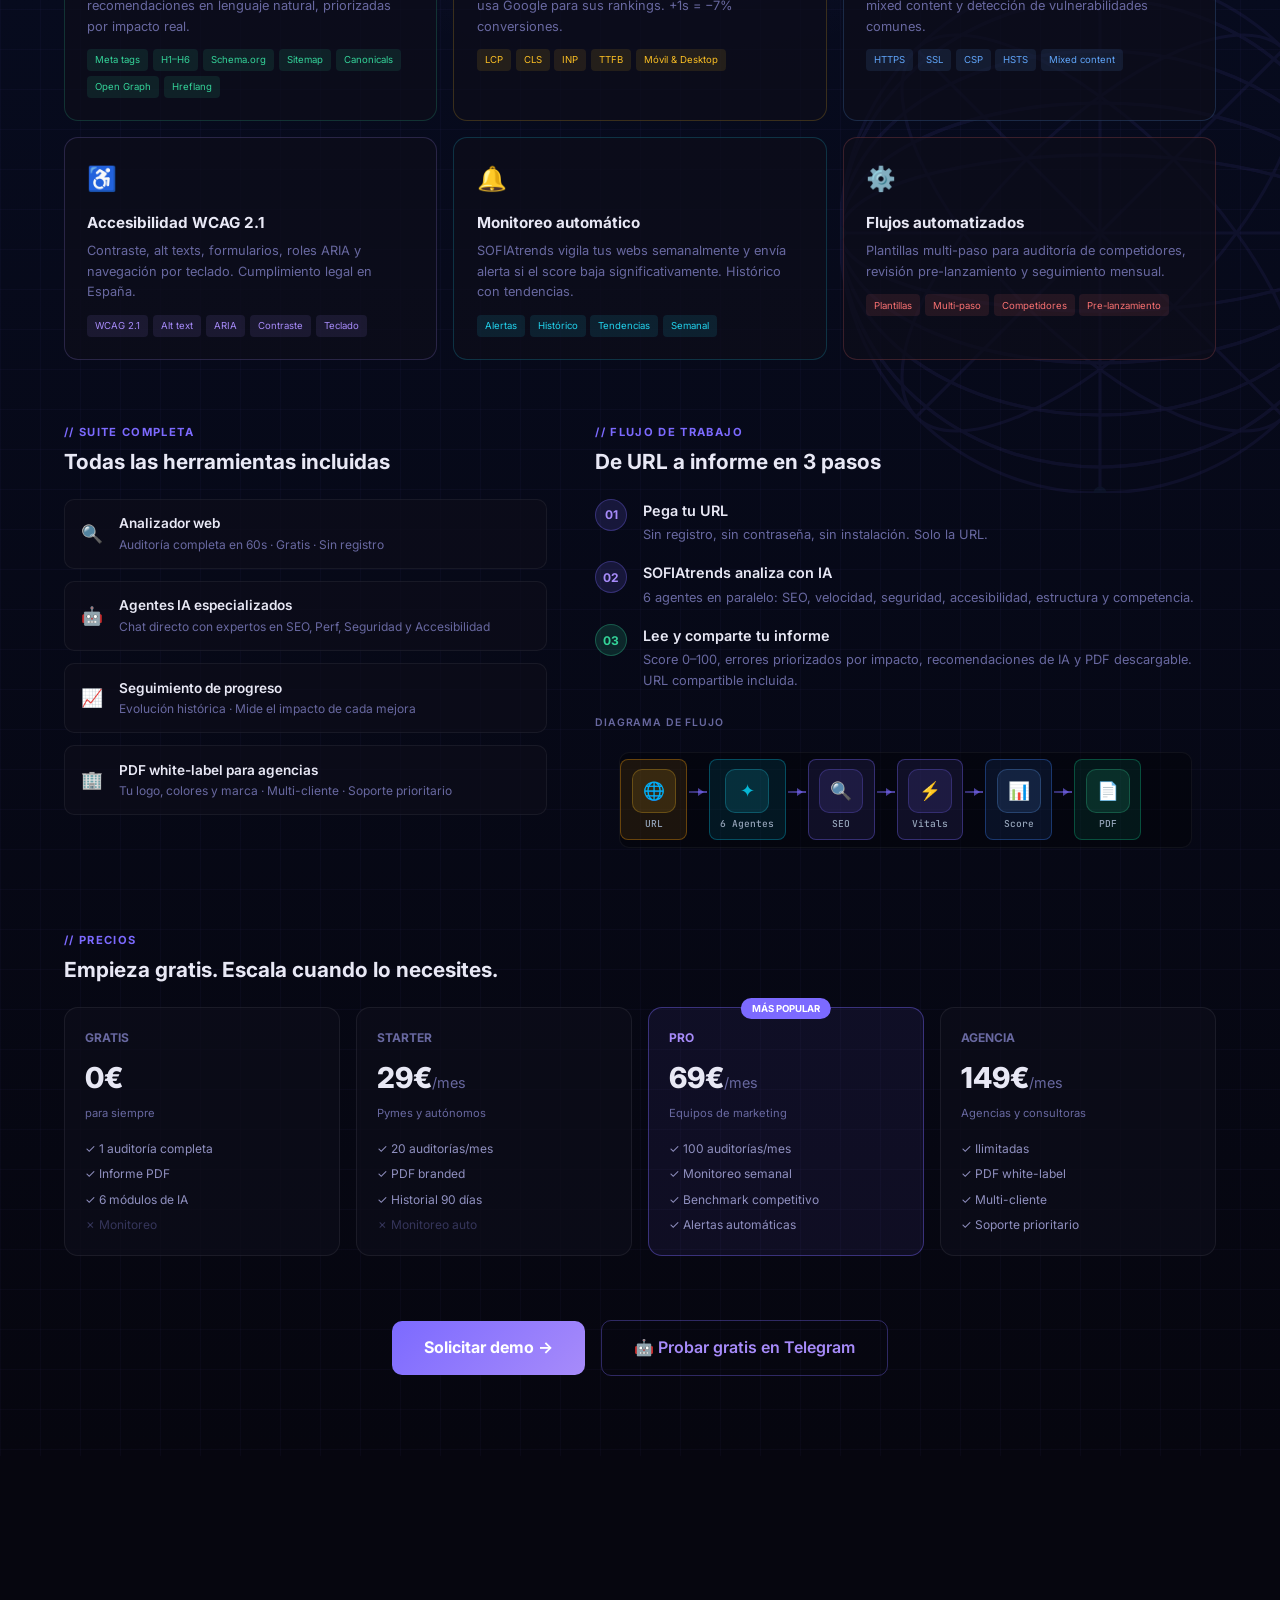
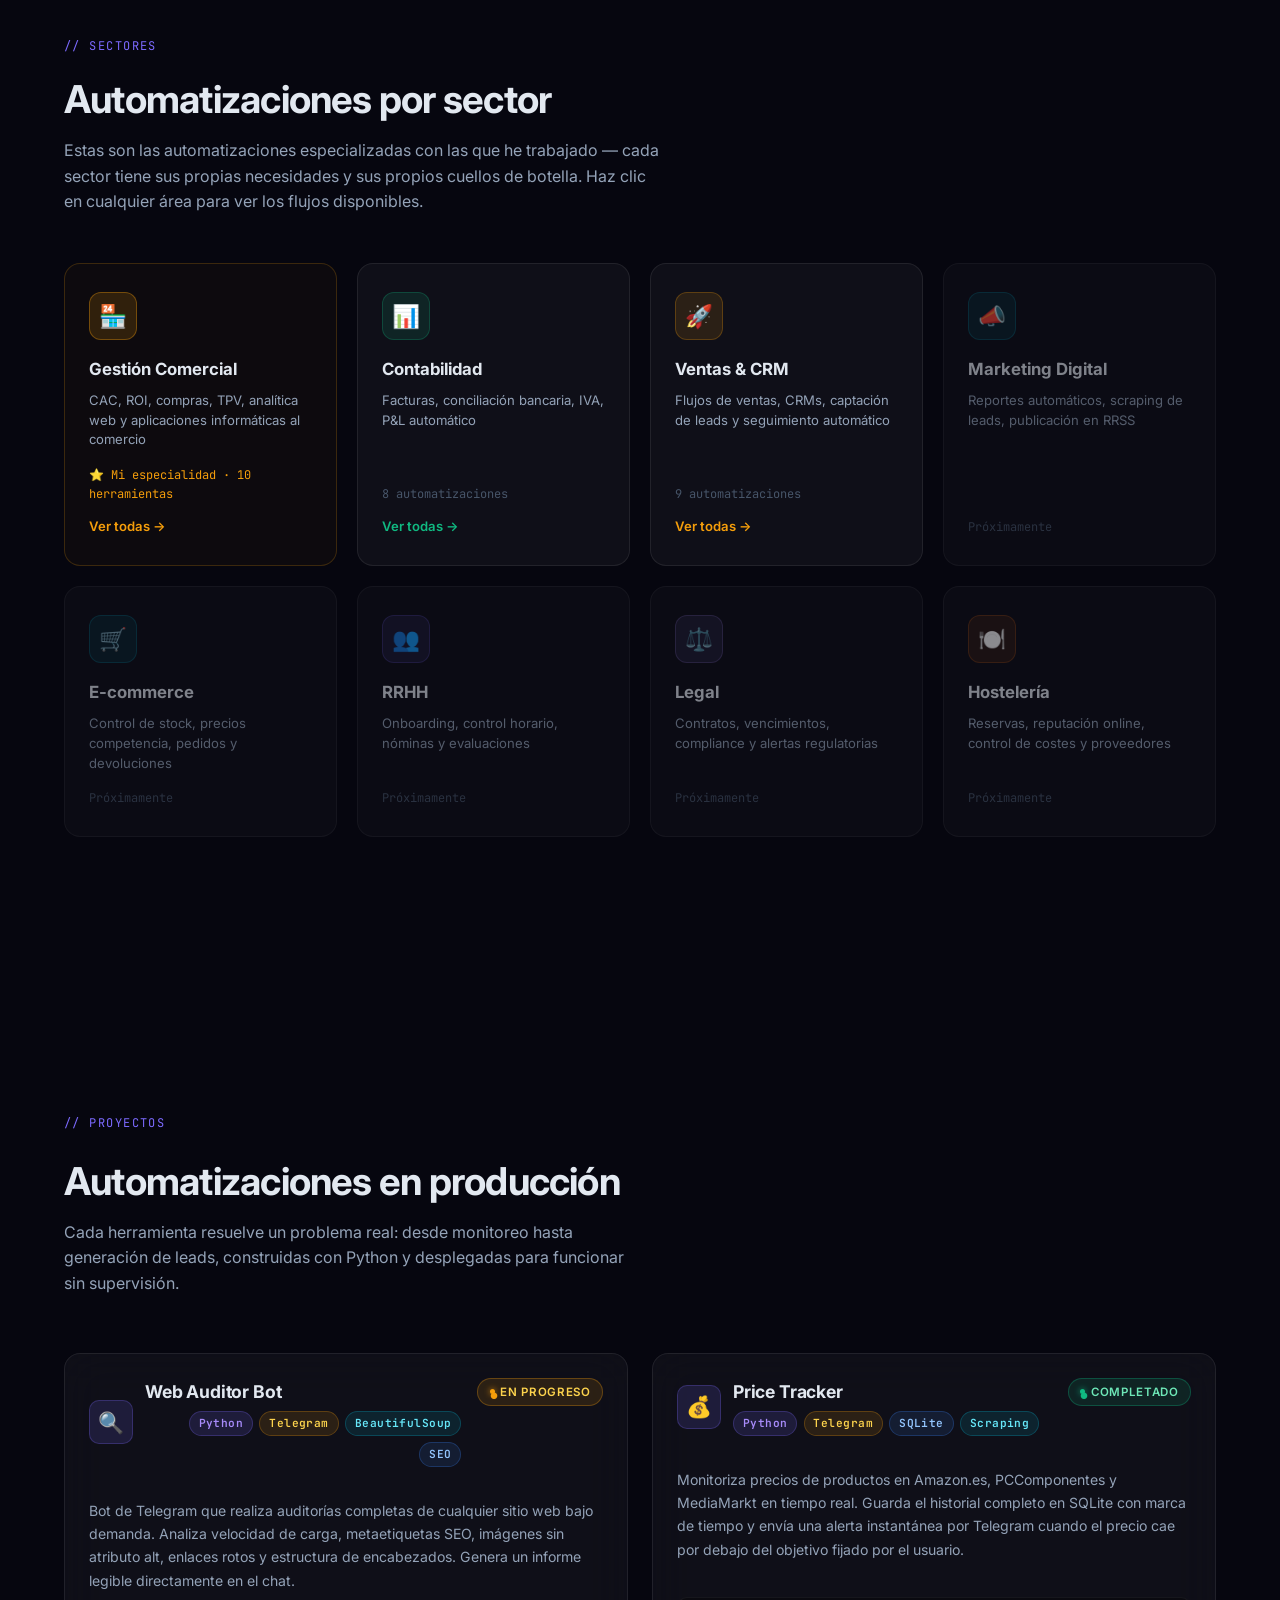
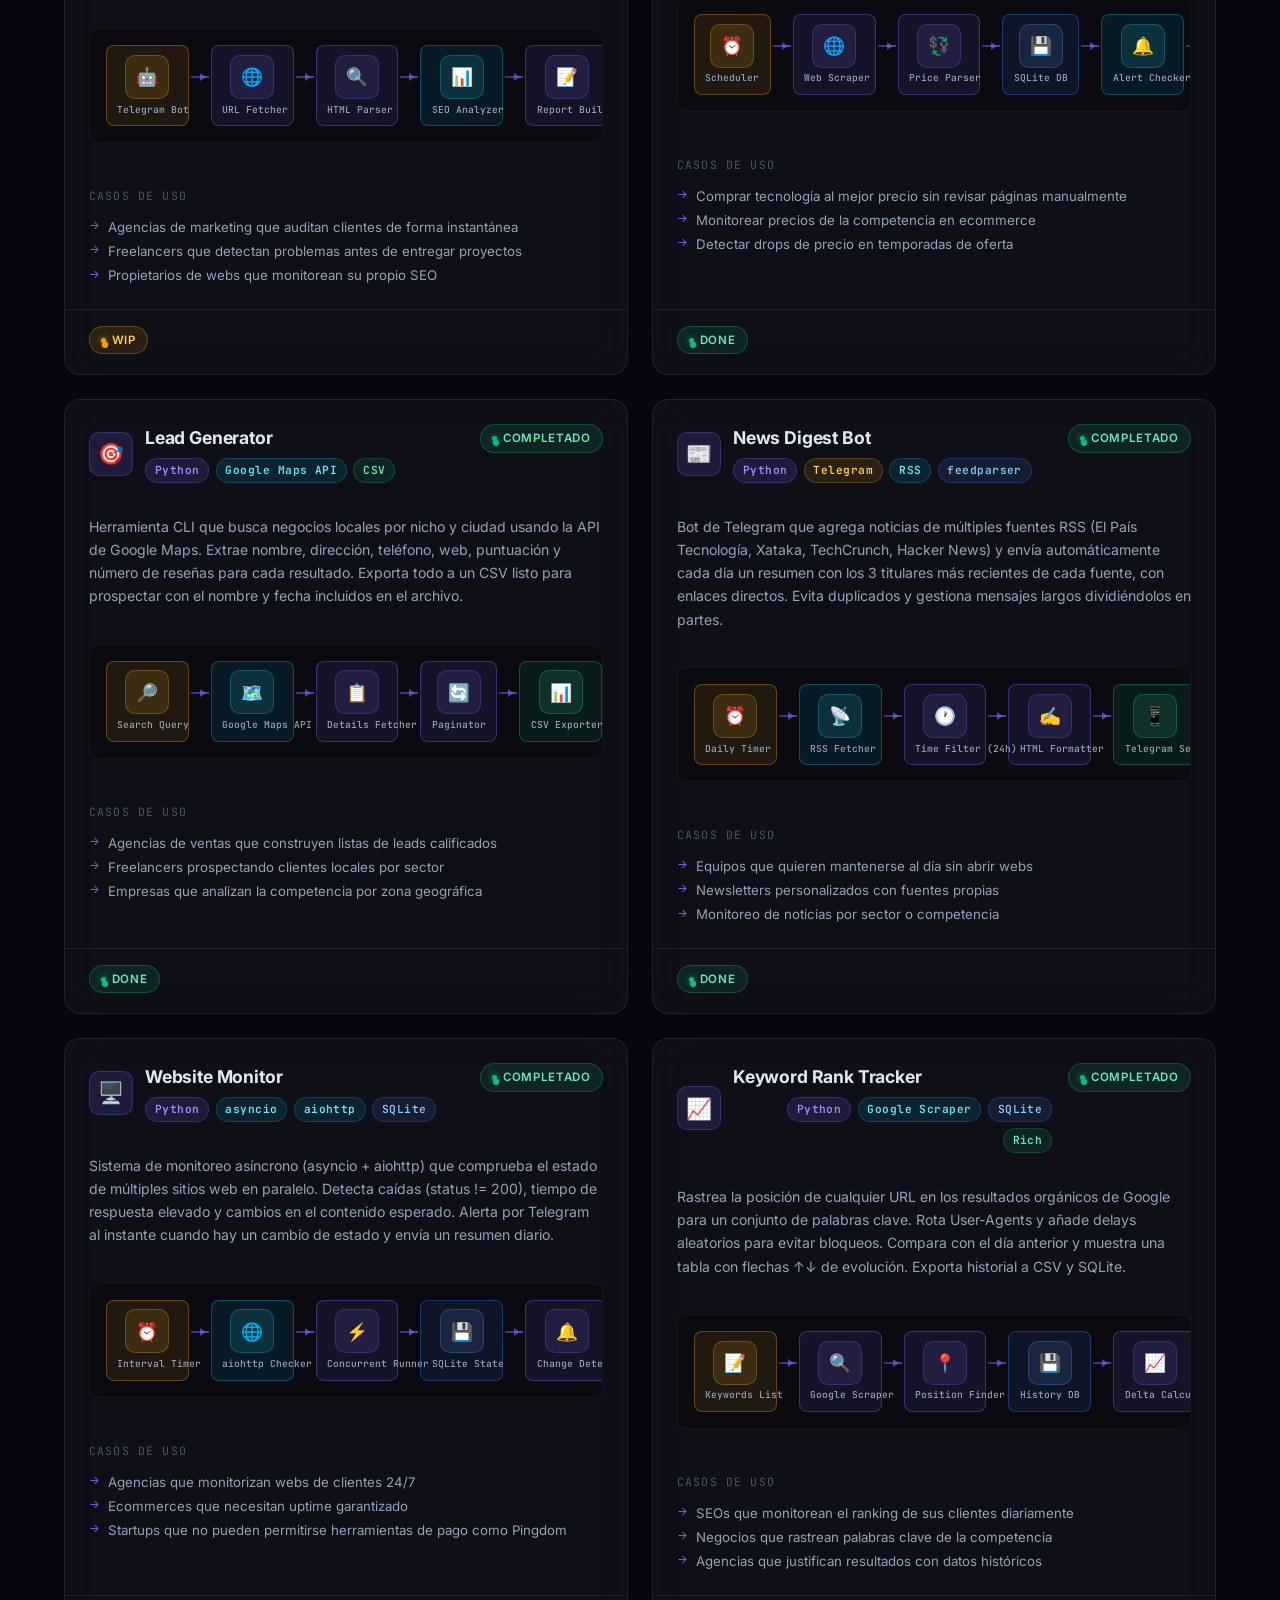
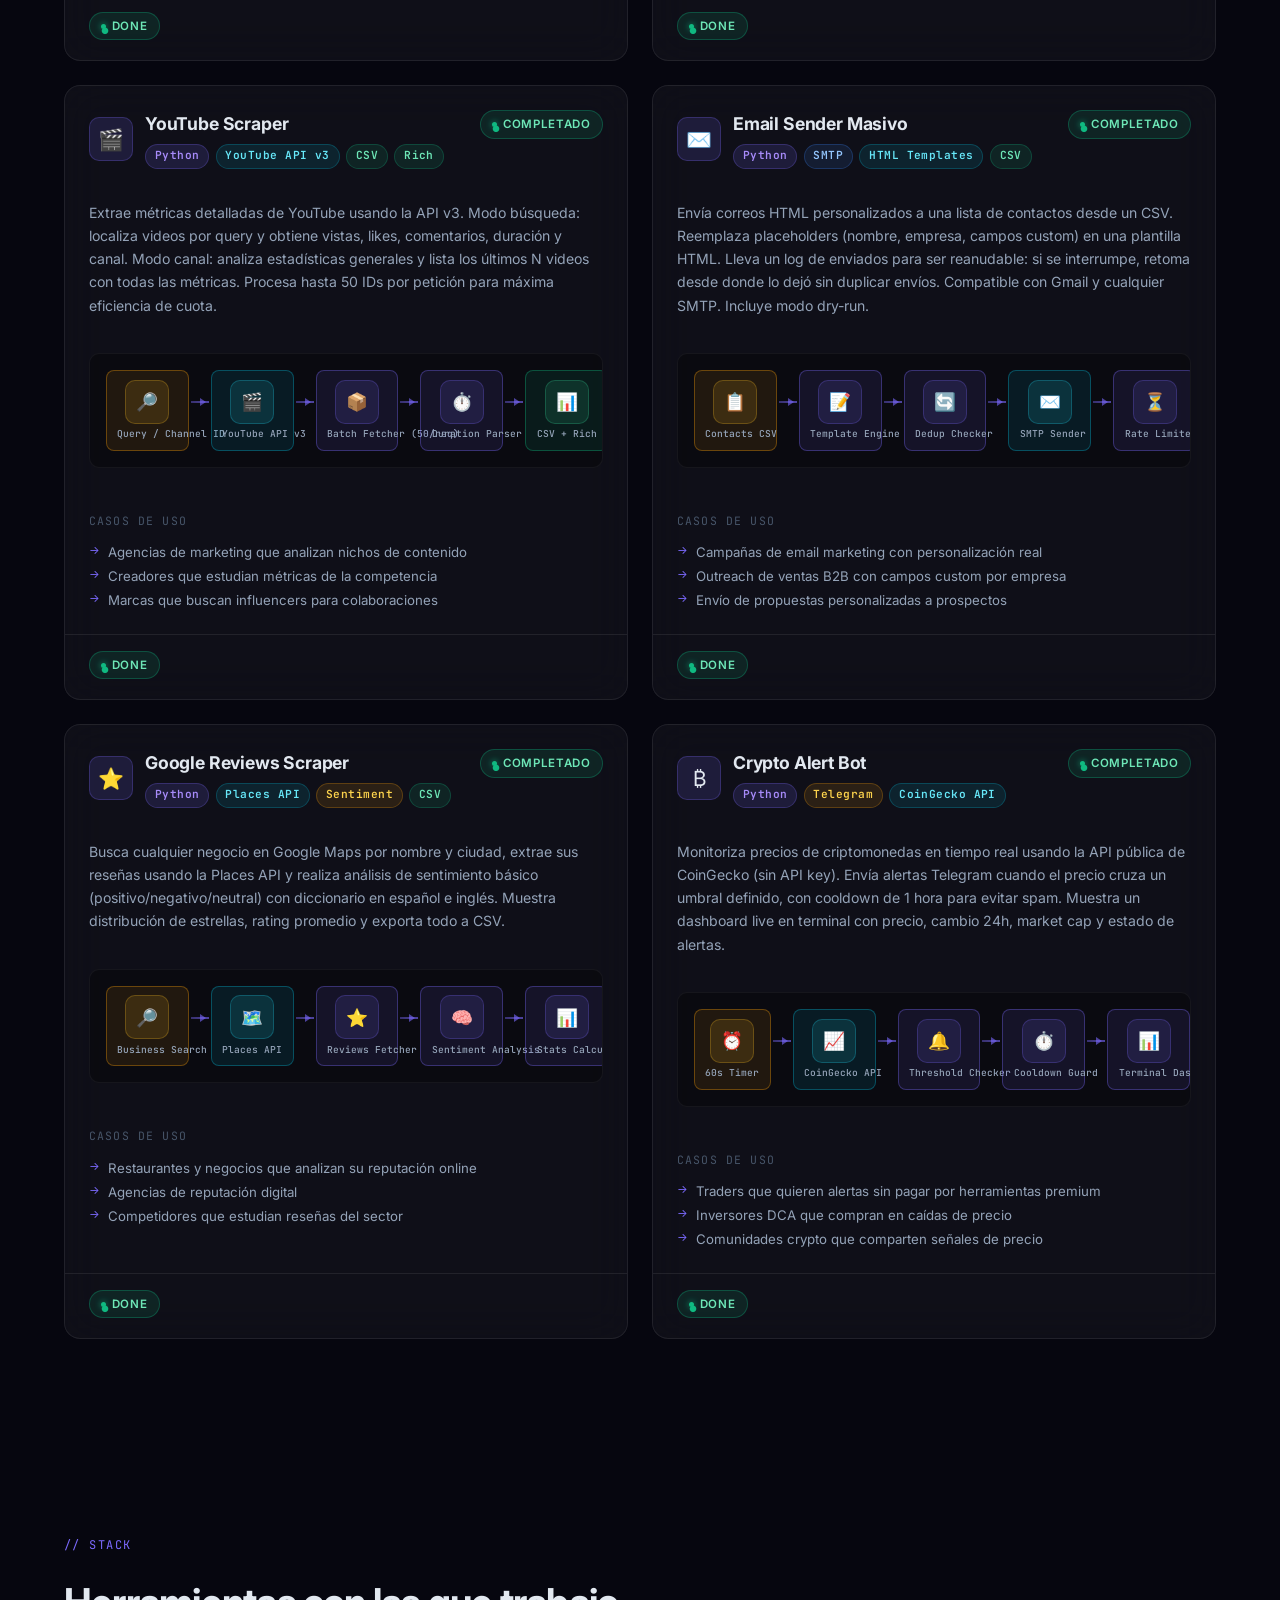
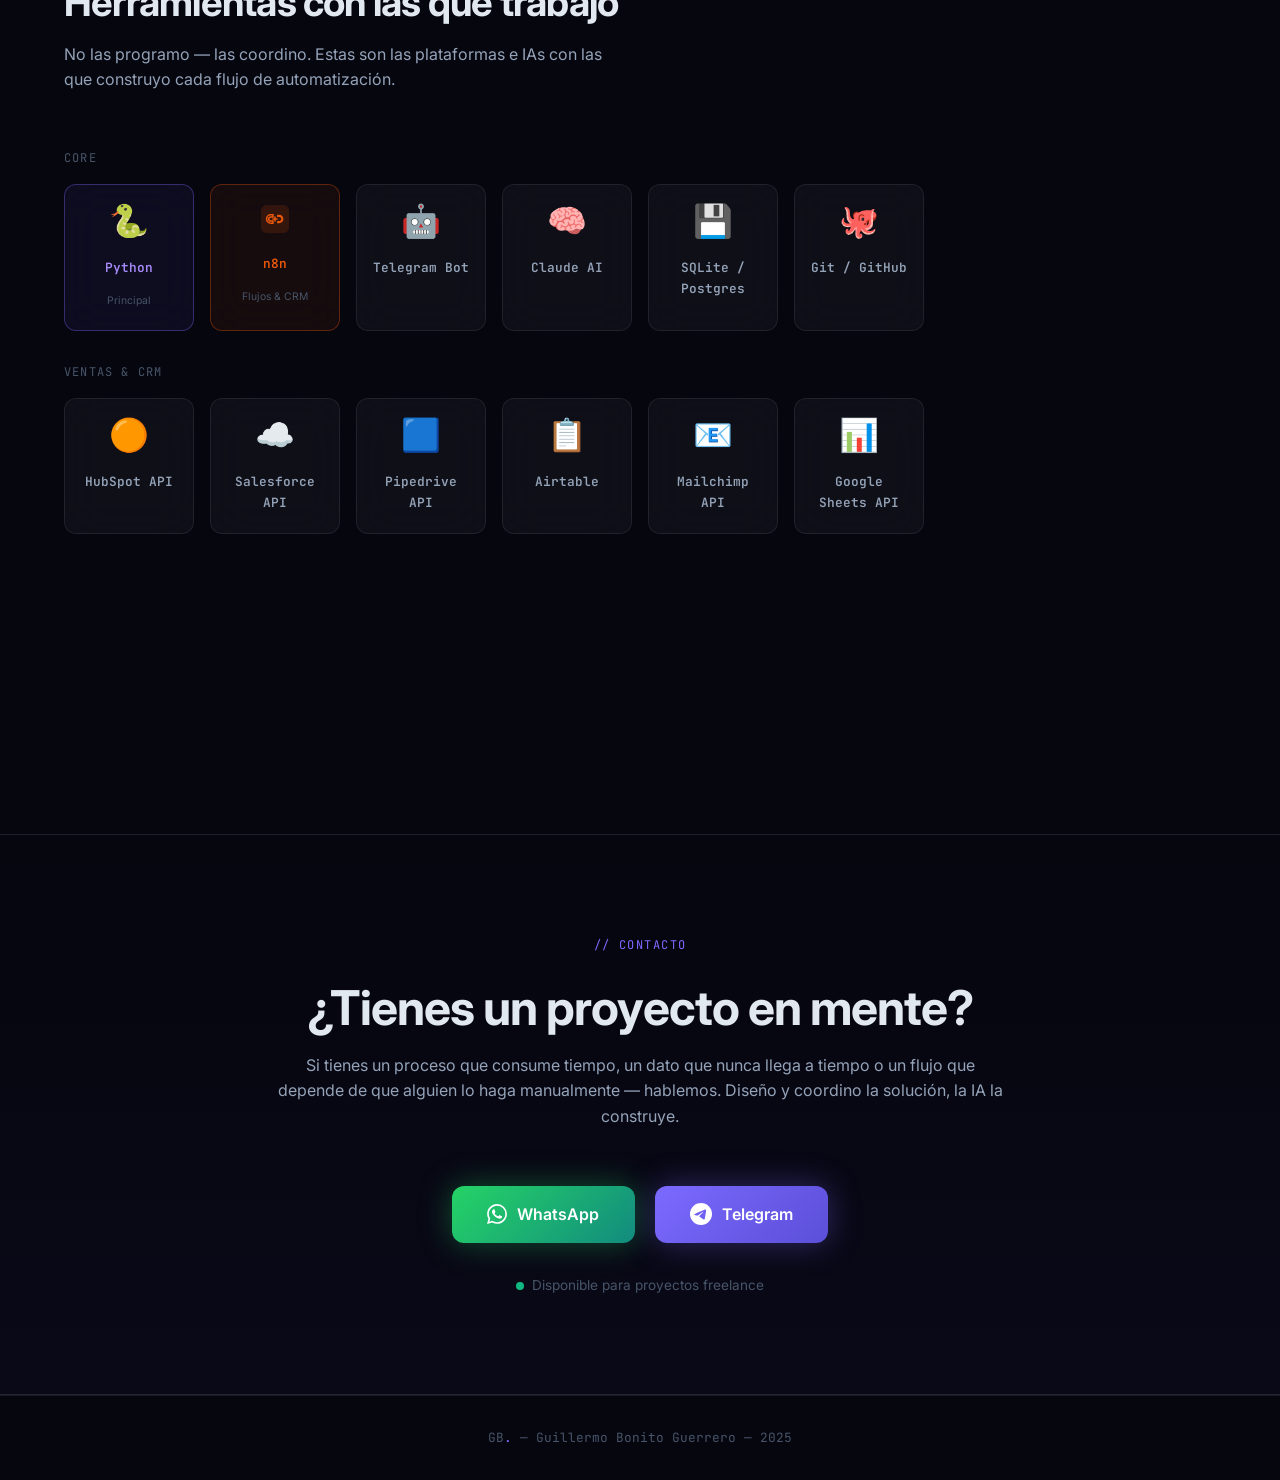
==== commit 8ae5d586: "Rebrand SOFIA section to SOFIAtrends with Canva presentation branding - h2 updated: SOFIA (gradient)" ====
--- a/index.html
+++ b/index.html
@@ -994,9 +994,35 @@
 
   <!-- PROJECTS -->
   <!-- ── SOFÍA FLAGSHIP ──────────────────────────────────────── -->
-  <section id="sofia" style="padding: 7rem 0 5rem; background: linear-gradient(180deg, #06060f 0%, #08061a 40%, #06060f 100%); position: relative; overflow: hidden;">
+  <section id="sofia" style="padding: 7rem 0 5rem; background: linear-gradient(180deg, #06060f 0%, #070b1e 40%, #06060f 100%); position: relative; overflow: hidden;">
     <div style="position:absolute;top:30%;left:50%;transform:translate(-50%,-50%);width:1100px;height:700px;background:radial-gradient(ellipse,rgba(124,106,255,0.1) 0%,transparent 65%);pointer-events:none;"></div>
     <div style="position:absolute;inset:0;background-image:linear-gradient(rgba(124,106,255,0.035) 1px,transparent 1px),linear-gradient(90deg,rgba(124,106,255,0.035) 1px,transparent 1px);background-size:40px 40px;pointer-events:none;"></div>
+    <!-- Sphere decoration (inspired by SOFIAtrends Canva branding) -->
+    <svg style="position:absolute;right:-80px;top:50%;transform:translateY(-50%);width:520px;height:520px;opacity:0.07;pointer-events:none;" viewBox="-1 -1 2 2" xmlns="http://www.w3.org/2000/svg">
+      <g stroke="#7c6aff" stroke-width="0.012" fill="none">
+        <ellipse cx="0" cy="0" rx="1" ry="0.3"/>
+        <ellipse cx="0" cy="0" rx="1" ry="0.5"/>
+        <ellipse cx="0" cy="0" rx="1" ry="0.7"/>
+        <ellipse cx="0" cy="0" rx="1" ry="0.9"/>
+        <ellipse cx="0" cy="0" rx="0.3" ry="1" transform="rotate(90)"/>
+        <ellipse cx="0" cy="0" rx="0.5" ry="1" transform="rotate(90)"/>
+        <ellipse cx="0" cy="0" rx="0.7" ry="1" transform="rotate(90)"/>
+        <ellipse cx="0" cy="0" rx="0.9" ry="1" transform="rotate(90)"/>
+        <ellipse cx="0" cy="0" rx="1" ry="0.4" transform="rotate(45)"/>
+        <ellipse cx="0" cy="0" rx="1" ry="0.4" transform="rotate(-45)"/>
+        <circle cx="0" cy="0" r="1"/>
+        <line x1="-1" y1="0" x2="1" y2="0"/>
+        <line x1="0" y1="-1" x2="0" y2="1"/>
+        <line x1="-0.71" y1="-0.71" x2="0.71" y2="0.71"/>
+        <line x1="0.71" y1="-0.71" x2="-0.71" y2="0.71"/>
+      </g>
+      <g fill="#60a5fa" opacity="0.8">
+        <circle cx="0" cy="-1" r="0.025"/>
+        <circle cx="0" cy="1" r="0.025"/>
+        <circle cx="-1" cy="0" r="0.025"/>
+        <circle cx="1" cy="0" r="0.025"/>
+      </g>
+    </svg>
 
     <div style="max-width:1200px;margin:0 auto;padding:0 1.5rem;position:relative;z-index:1;">
 
@@ -1009,7 +1035,10 @@
         <div style="display:grid;grid-template-columns:1fr 1fr;gap:4rem;align-items:center;">
           <div>
             <div style="font-size:0.75rem;font-weight:600;letter-spacing:0.1em;text-transform:uppercase;color:#7c6aff;margin-bottom:0.75rem;">SaaS · IA Generativa · Auditoría Web</div>
-            <h2 style="font-size:clamp(3rem,6vw,5rem);font-weight:800;letter-spacing:-0.04em;line-height:1;background:linear-gradient(135deg,#fff 0%,#c084fc 45%,#7c6aff 100%);-webkit-background-clip:text;-webkit-text-fill-color:transparent;background-clip:text;margin-bottom:0.75rem;">SOFÍA</h2>
+            <h2 style="font-size:clamp(3rem,6vw,5rem);font-weight:800;letter-spacing:-0.04em;line-height:1;margin-bottom:0.75rem;display:flex;align-items:baseline;gap:0.15em;flex-wrap:wrap;">
+              <span style="background:linear-gradient(135deg,#fff 0%,#c084fc 45%,#7c6aff 100%);-webkit-background-clip:text;-webkit-text-fill-color:transparent;background-clip:text;">SOFIA</span><span style="font-size:0.55em;font-style:italic;font-weight:300;color:#a78bfa;-webkit-text-fill-color:#a78bfa;letter-spacing:0.02em;font-family:Georgia,'Times New Roman',serif;">trends</span>
+            </h2>
+            <div style="font-size:0.65rem;letter-spacing:0.12em;text-transform:uppercase;color:#4a4a80;margin-bottom:1rem;margin-top:-0.5rem;">VisualDrop Group 001</div>
             <p style="font-size:1.2rem;color:#9090c0;line-height:1.5;max-width:440px;">Plataforma que lanza <strong style="color:#e8e8f5;">6 agentes de IA en paralelo</strong> para auditar cualquier web en menos de 60 segundos. SEO, velocidad, seguridad y accesibilidad — todo en un solo informe PDF.</p>
           </div>
           <!-- RIGHT mockup -->
@@ -1117,7 +1146,7 @@
           <div style="background:rgba(13,13,26,0.7);border:1px solid rgba(34,211,238,0.2);border-radius:14px;padding:1.4rem;" onmouseover="this.style.borderColor='rgba(34,211,238,0.5)'" onmouseout="this.style.borderColor='rgba(34,211,238,0.2)'">
             <div style="font-size:1.5rem;margin-bottom:0.75rem;">🔔</div>
             <div style="font-size:0.95rem;font-weight:700;color:#e8e8f5;margin-bottom:0.4rem;">Monitoreo automático</div>
-            <div style="font-size:0.8rem;color:#6868a0;line-height:1.6;margin-bottom:0.75rem;">SOFÍA vigila tus webs semanalmente y envía alerta si el score baja significativamente. Histórico con tendencias.</div>
+            <div style="font-size:0.8rem;color:#6868a0;line-height:1.6;margin-bottom:0.75rem;">SOFIAtrends vigila tus webs semanalmente y envía alerta si el score baja significativamente. Histórico con tendencias.</div>
             <div style="display:flex;flex-wrap:wrap;gap:0.3rem;">
               <span style="font-size:0.6rem;background:rgba(34,211,238,0.1);color:#22d3ee;border-radius:4px;padding:0.2rem 0.5rem;">Alertas</span>
               <span style="font-size:0.6rem;background:rgba(34,211,238,0.1);color:#22d3ee;border-radius:4px;padding:0.2rem 0.5rem;">Histórico</span>
@@ -1176,7 +1205,7 @@
             </div>
             <div style="display:flex;gap:1rem;align-items:flex-start;">
               <div style="width:32px;height:32px;border-radius:50%;background:rgba(124,106,255,0.15);border:1px solid rgba(124,106,255,0.3);display:flex;align-items:center;justify-content:center;font-size:0.75rem;font-weight:700;color:#a78bfa;flex-shrink:0;">02</div>
-              <div><div style="font-size:0.9rem;font-weight:600;color:#e8e8f5;margin-bottom:0.2rem;">SOFÍA analiza con IA</div><div style="font-size:0.8rem;color:#6868a0;">6 agentes en paralelo: SEO, velocidad, seguridad, accesibilidad, estructura y competencia.</div></div>
+              <div><div style="font-size:0.9rem;font-weight:600;color:#e8e8f5;margin-bottom:0.2rem;">SOFIAtrends analiza con IA</div><div style="font-size:0.8rem;color:#6868a0;">6 agentes en paralelo: SEO, velocidad, seguridad, accesibilidad, estructura y competencia.</div></div>
             </div>
             <div style="display:flex;gap:1rem;align-items:flex-start;">
               <div style="width:32px;height:32px;border-radius:50%;background:rgba(52,211,153,0.15);border:1px solid rgba(52,211,153,0.3);display:flex;align-items:center;justify-content:center;font-size:0.75rem;font-weight:700;color:#34d399;flex-shrink:0;">03</div>
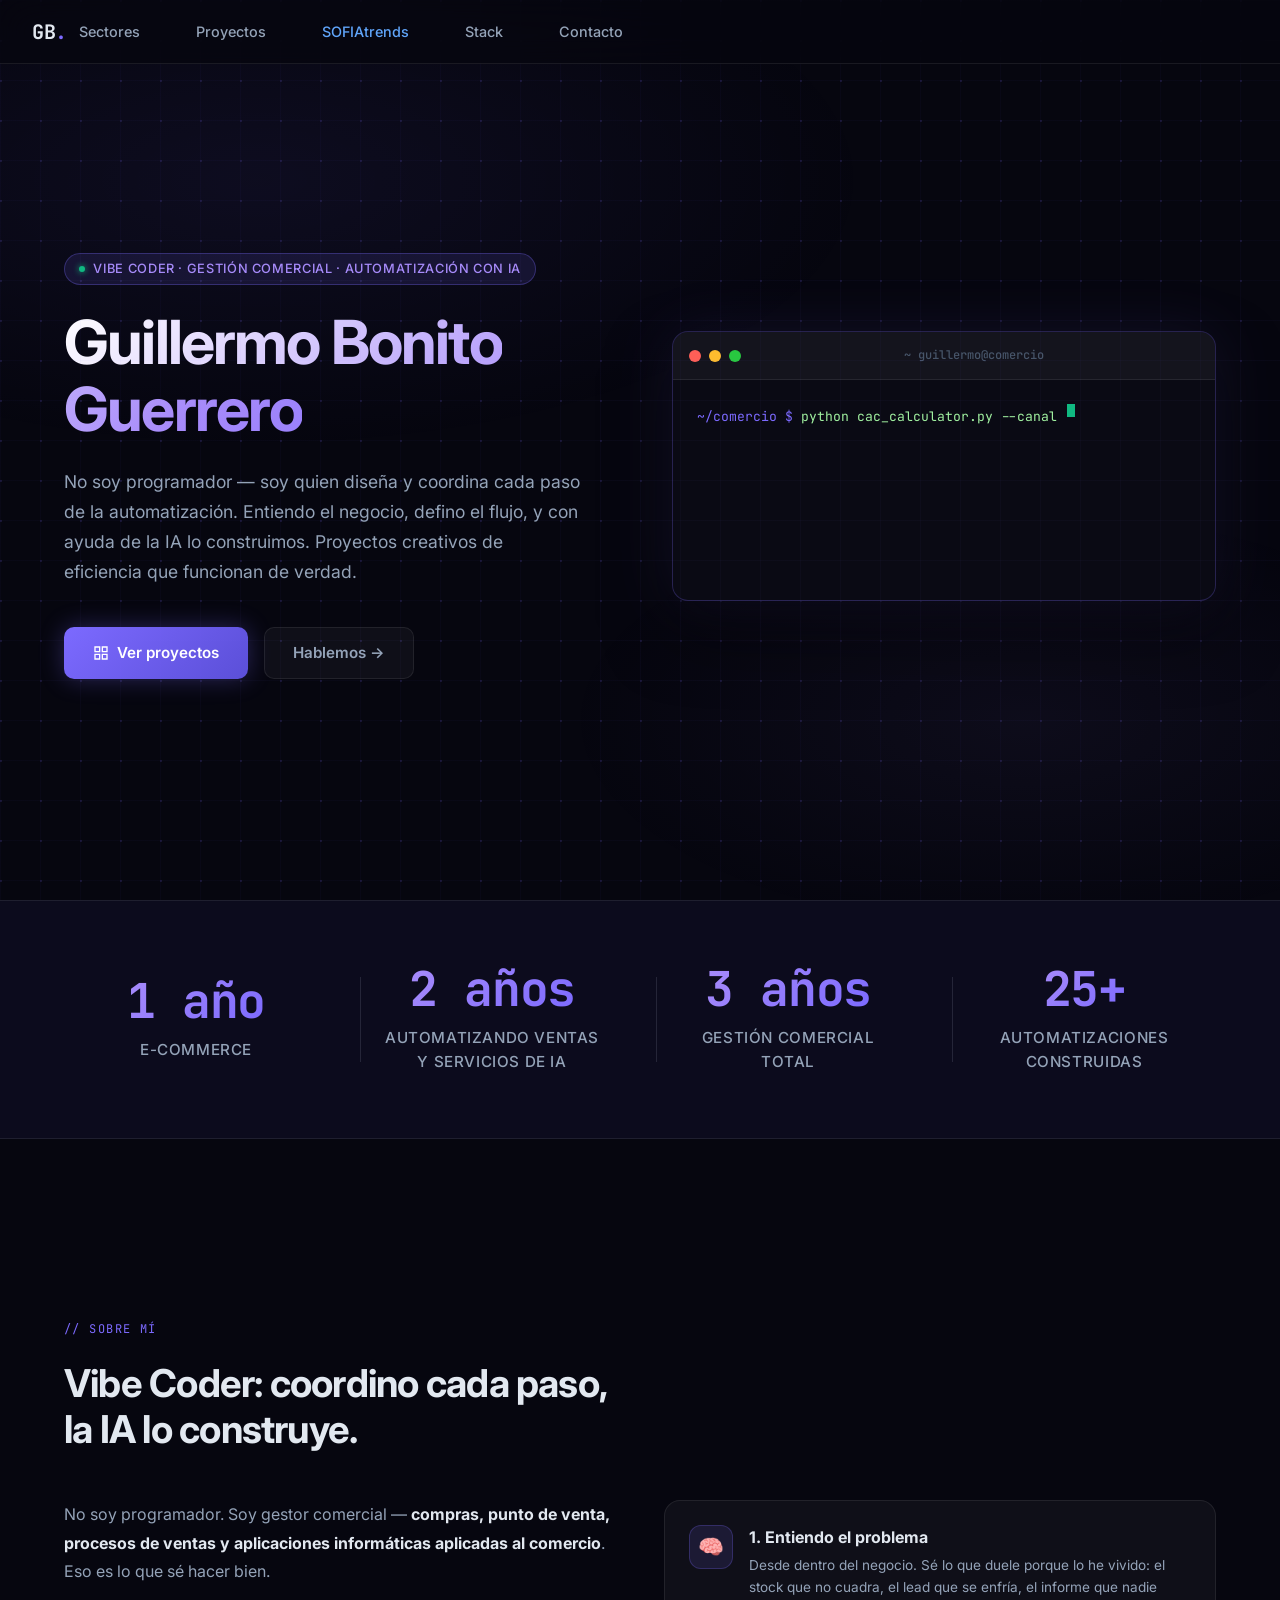
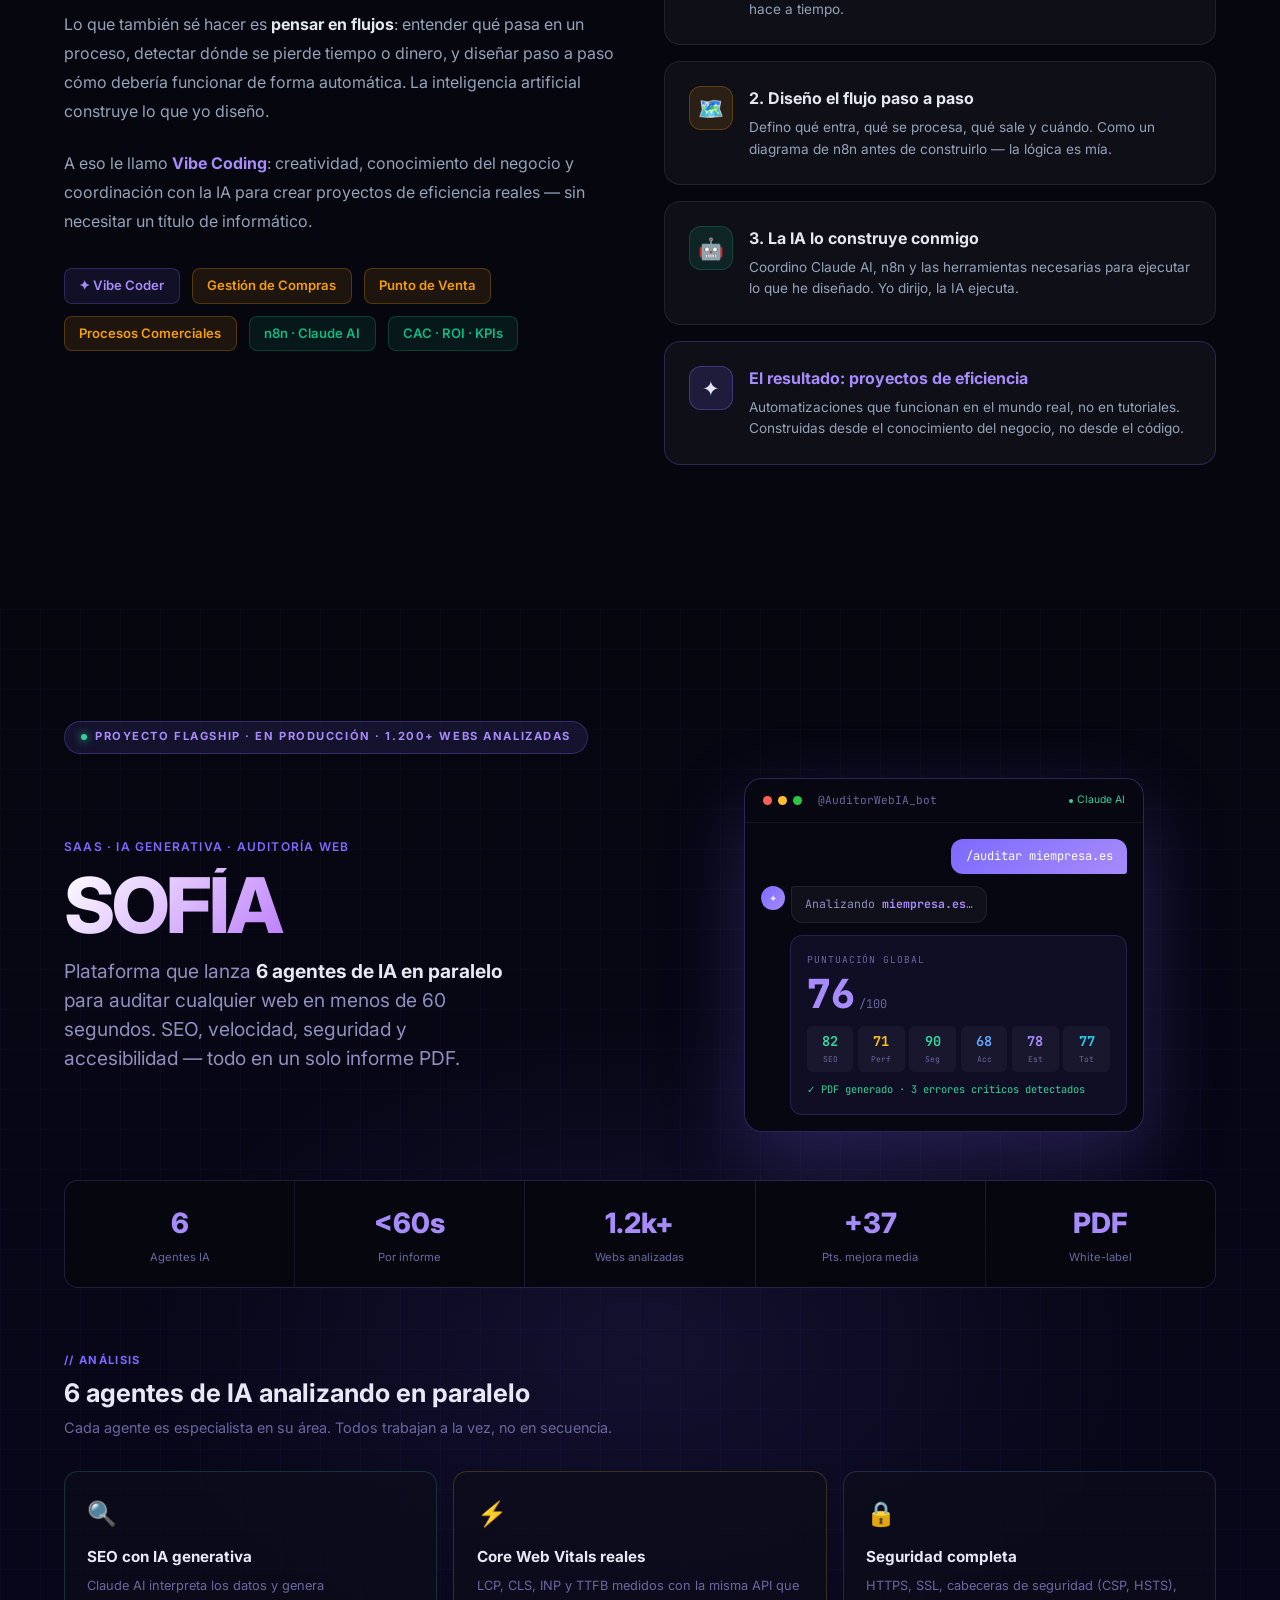
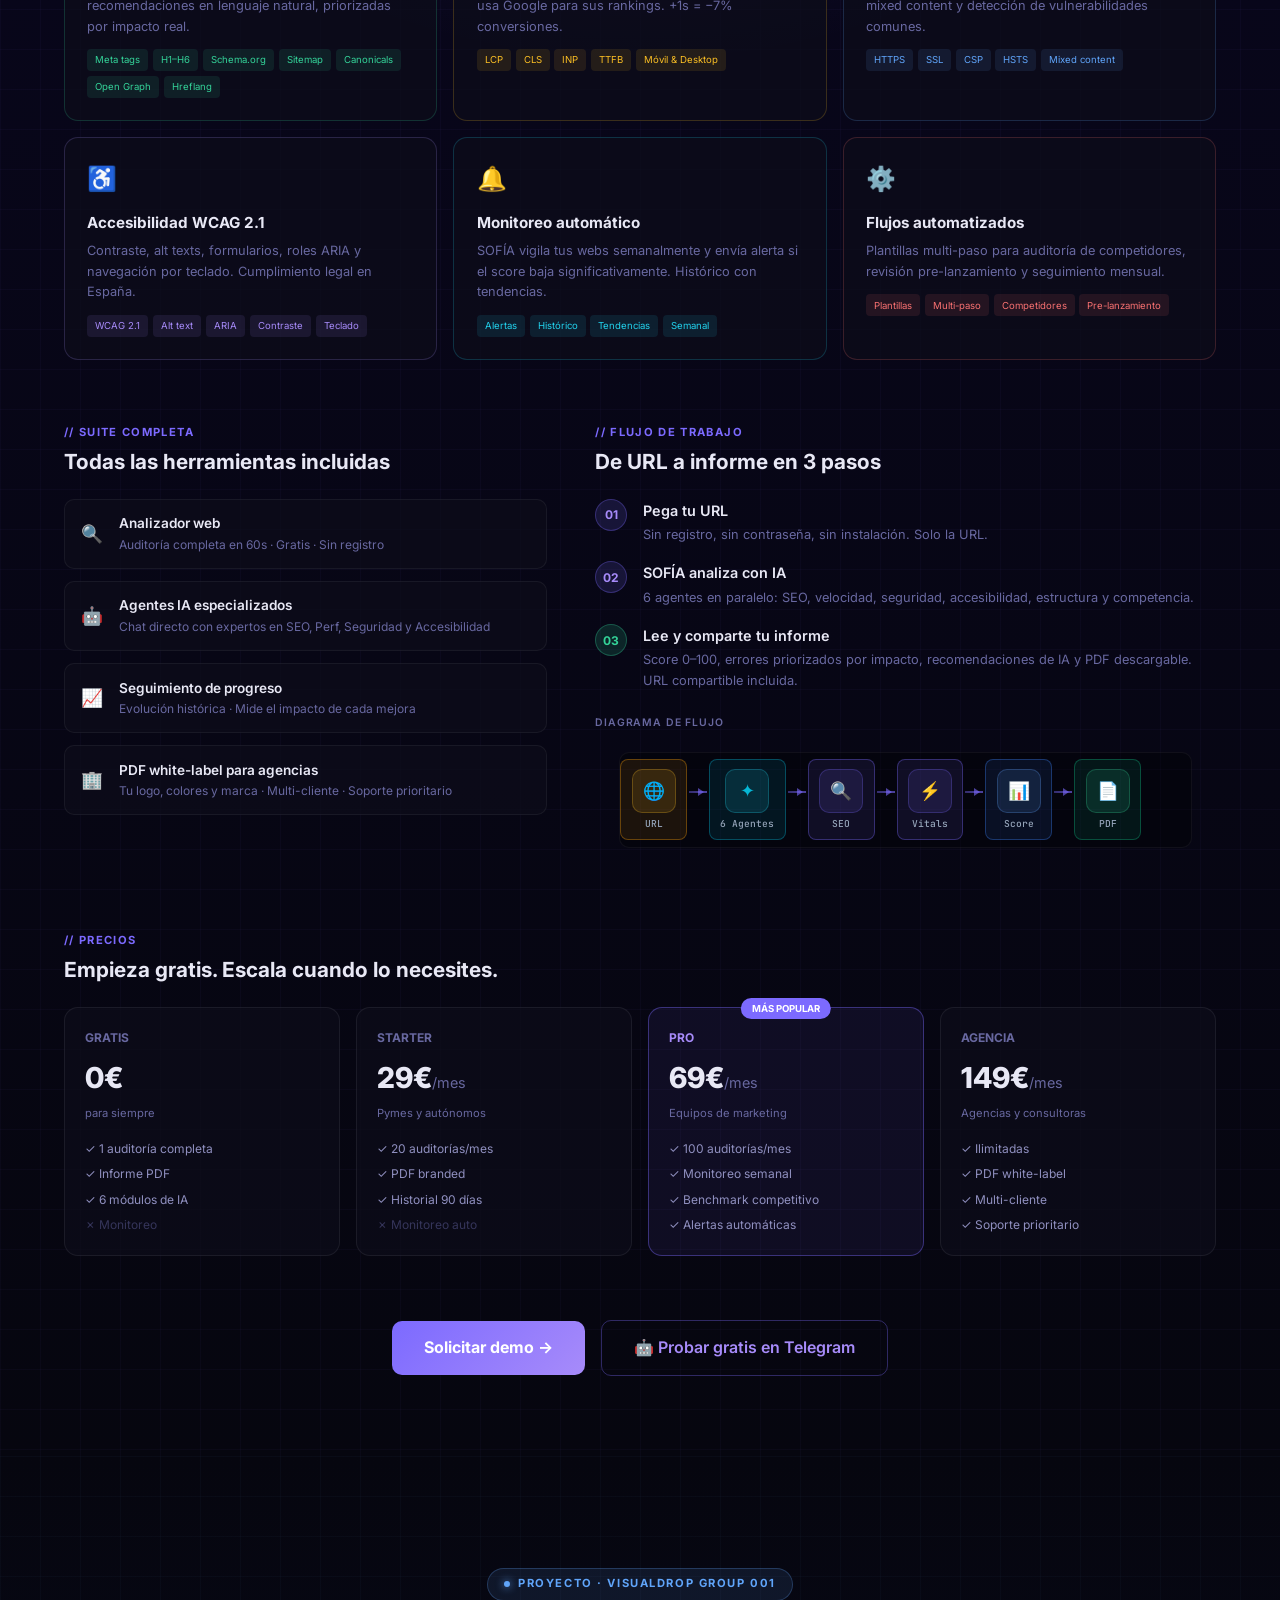
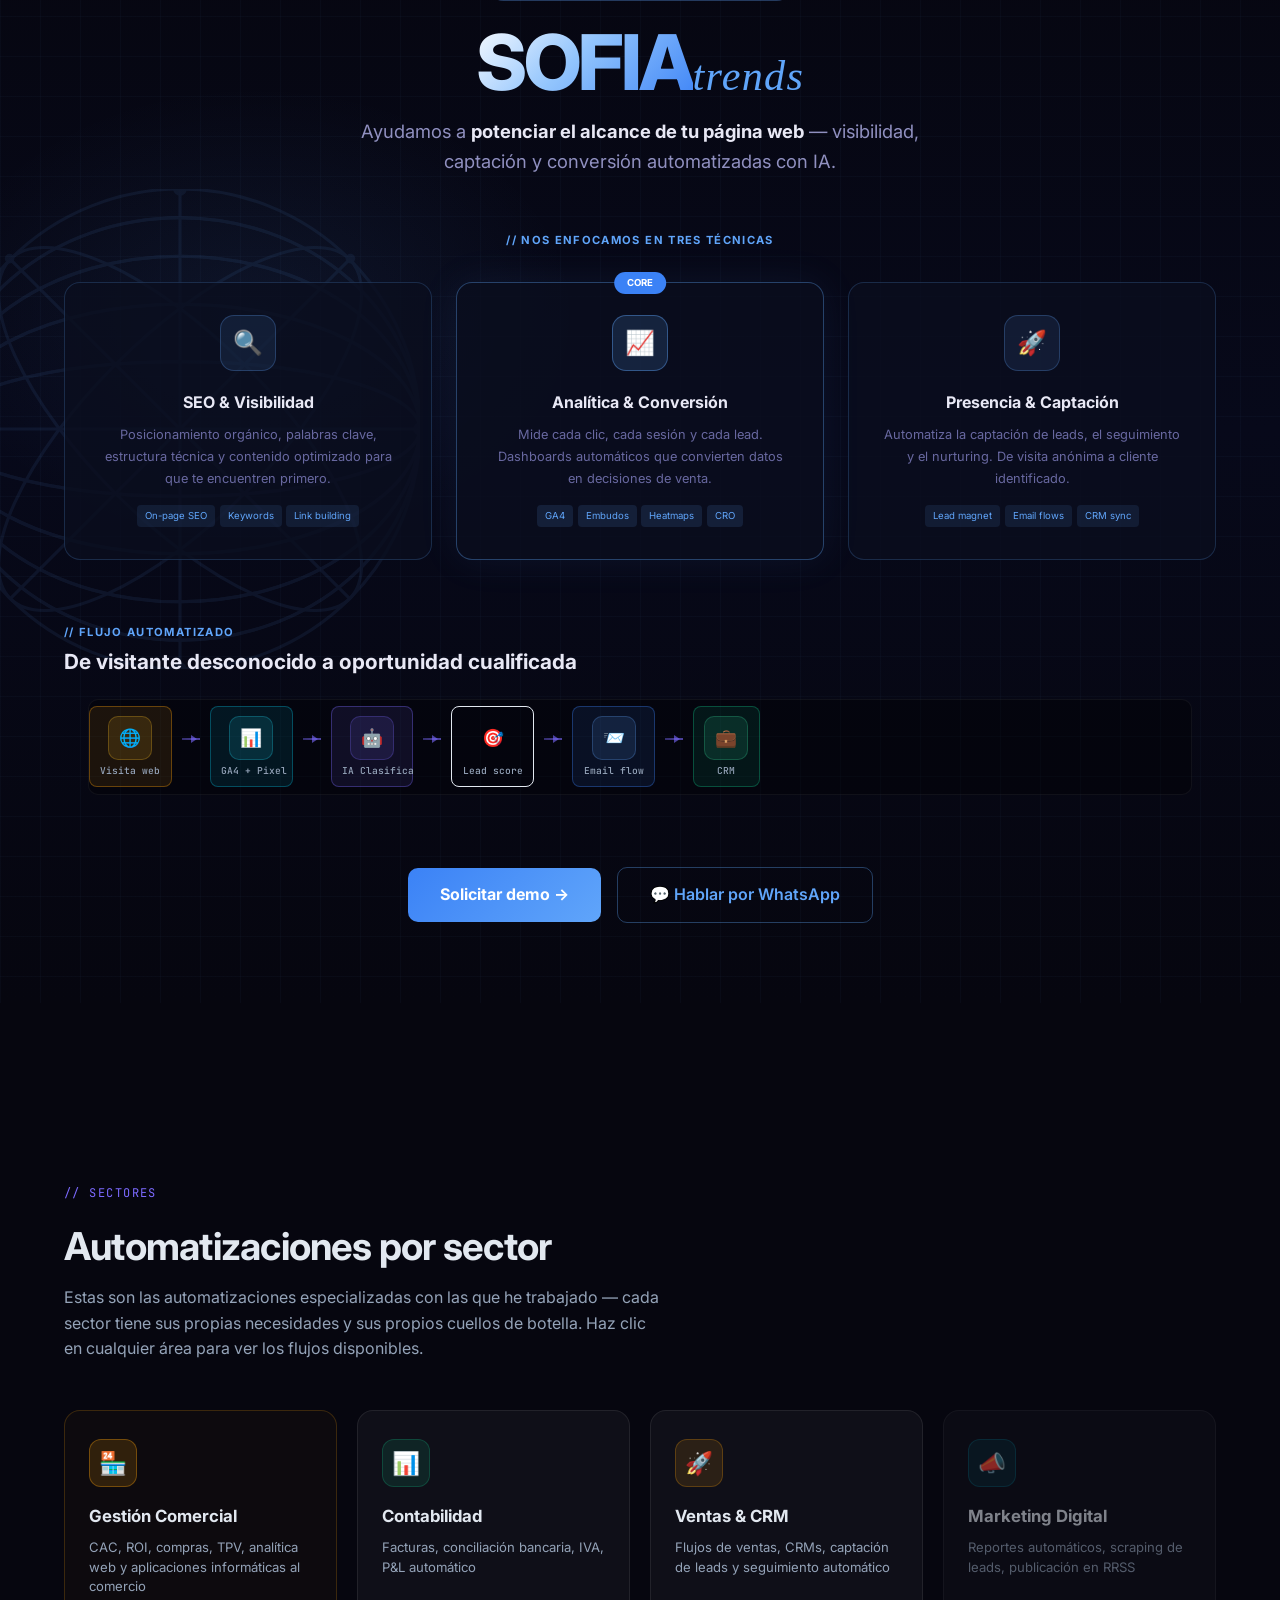
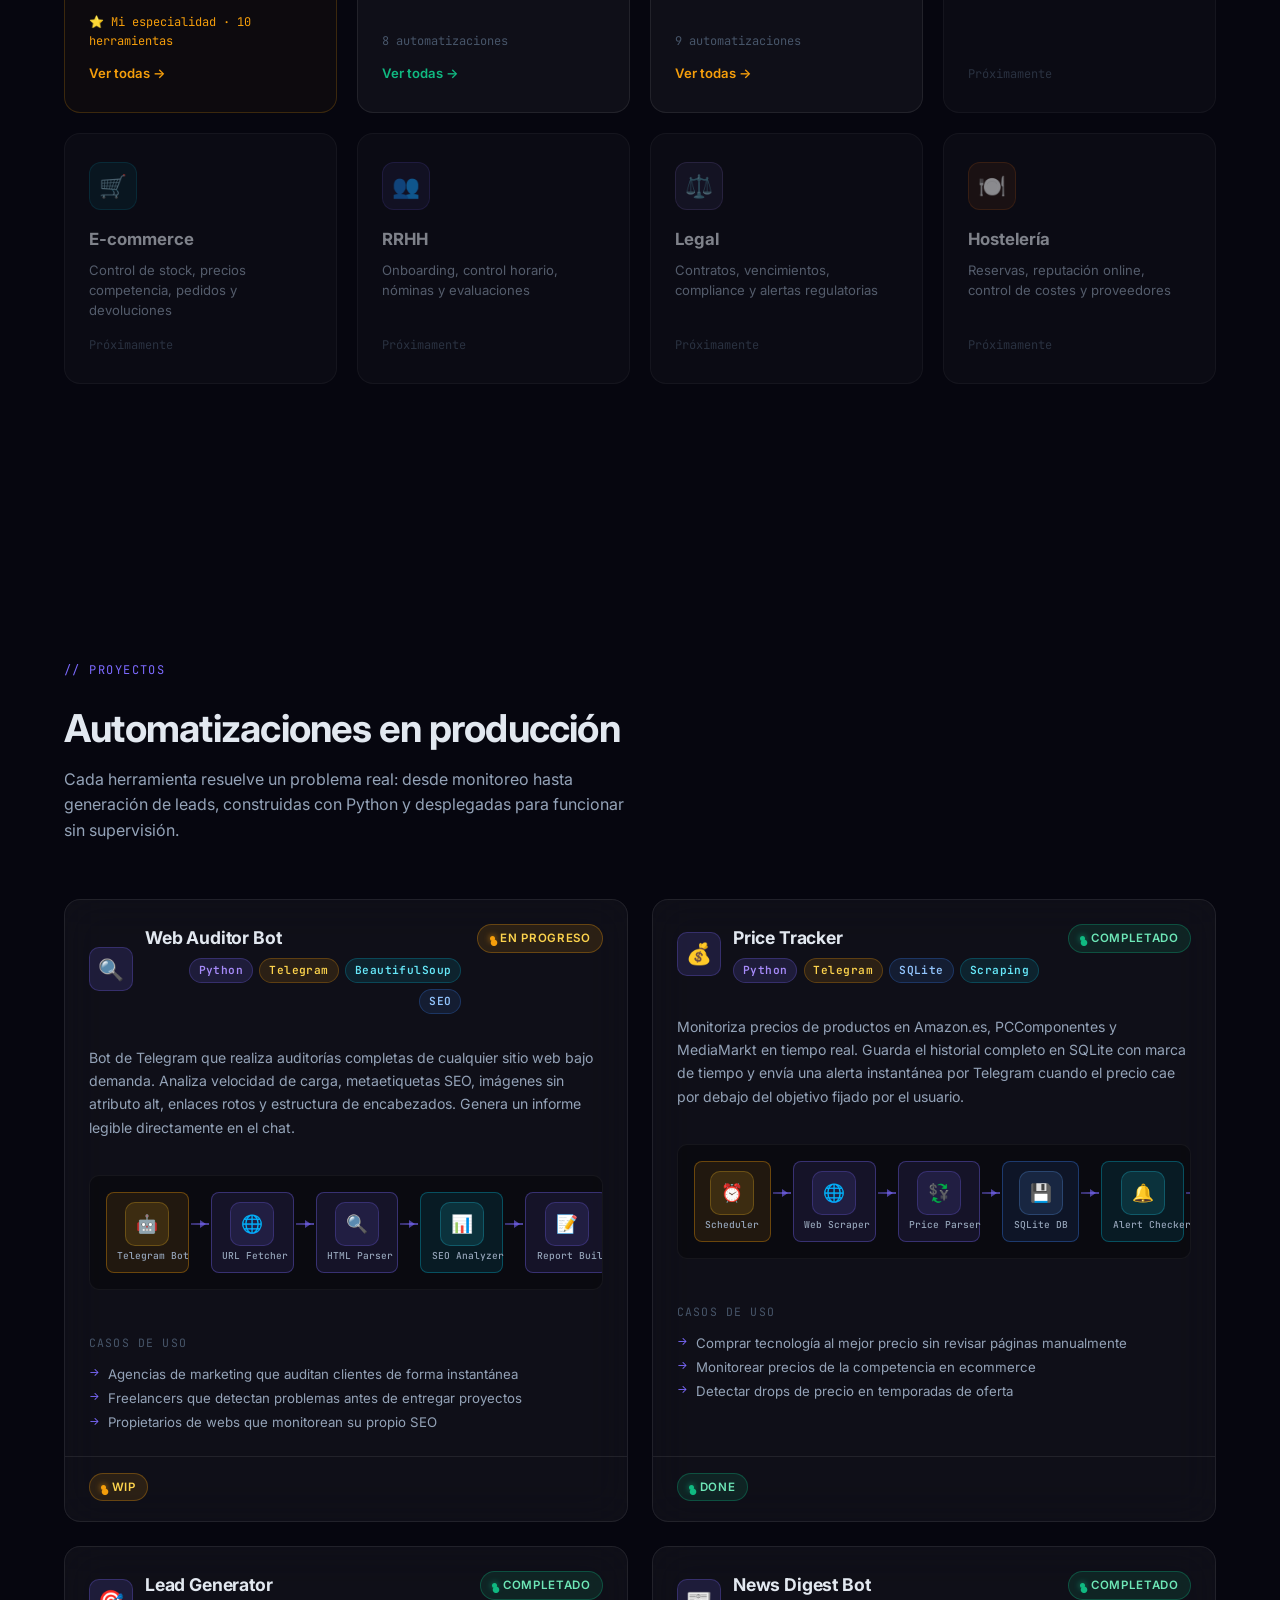
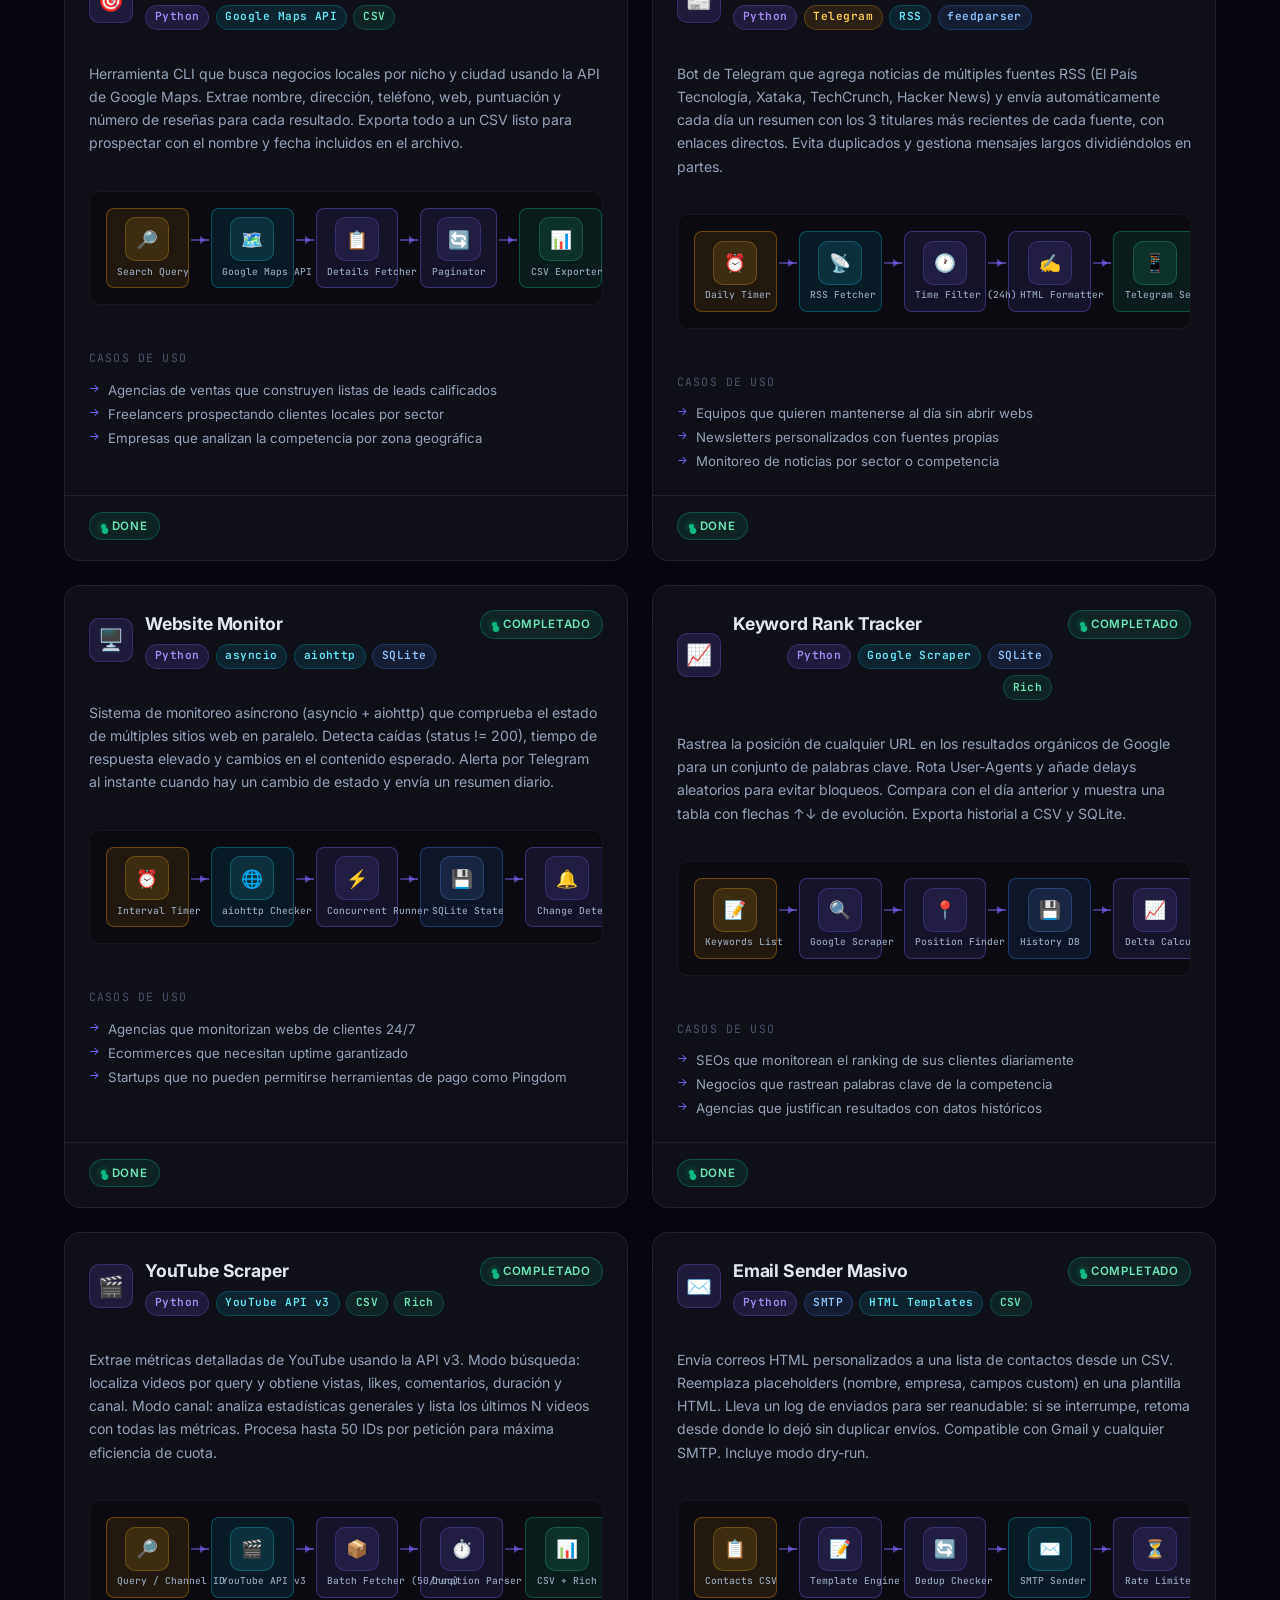
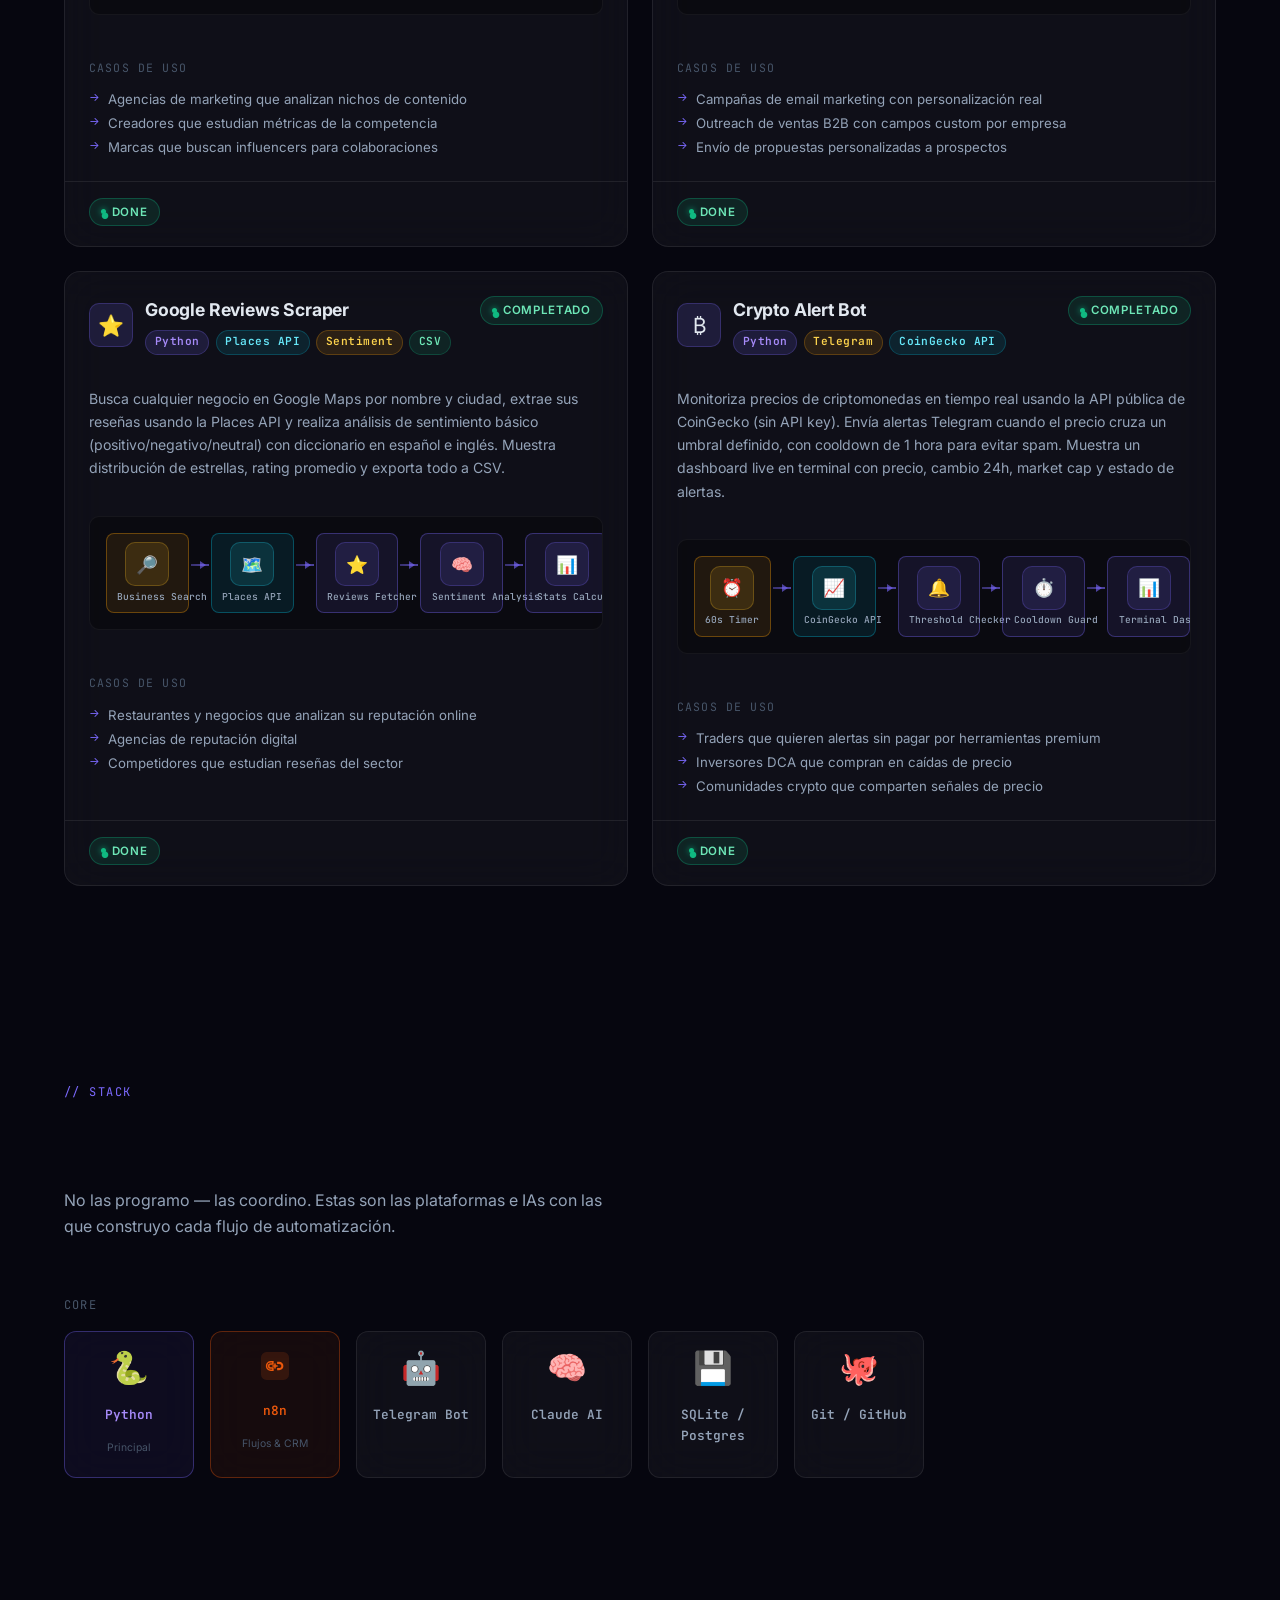
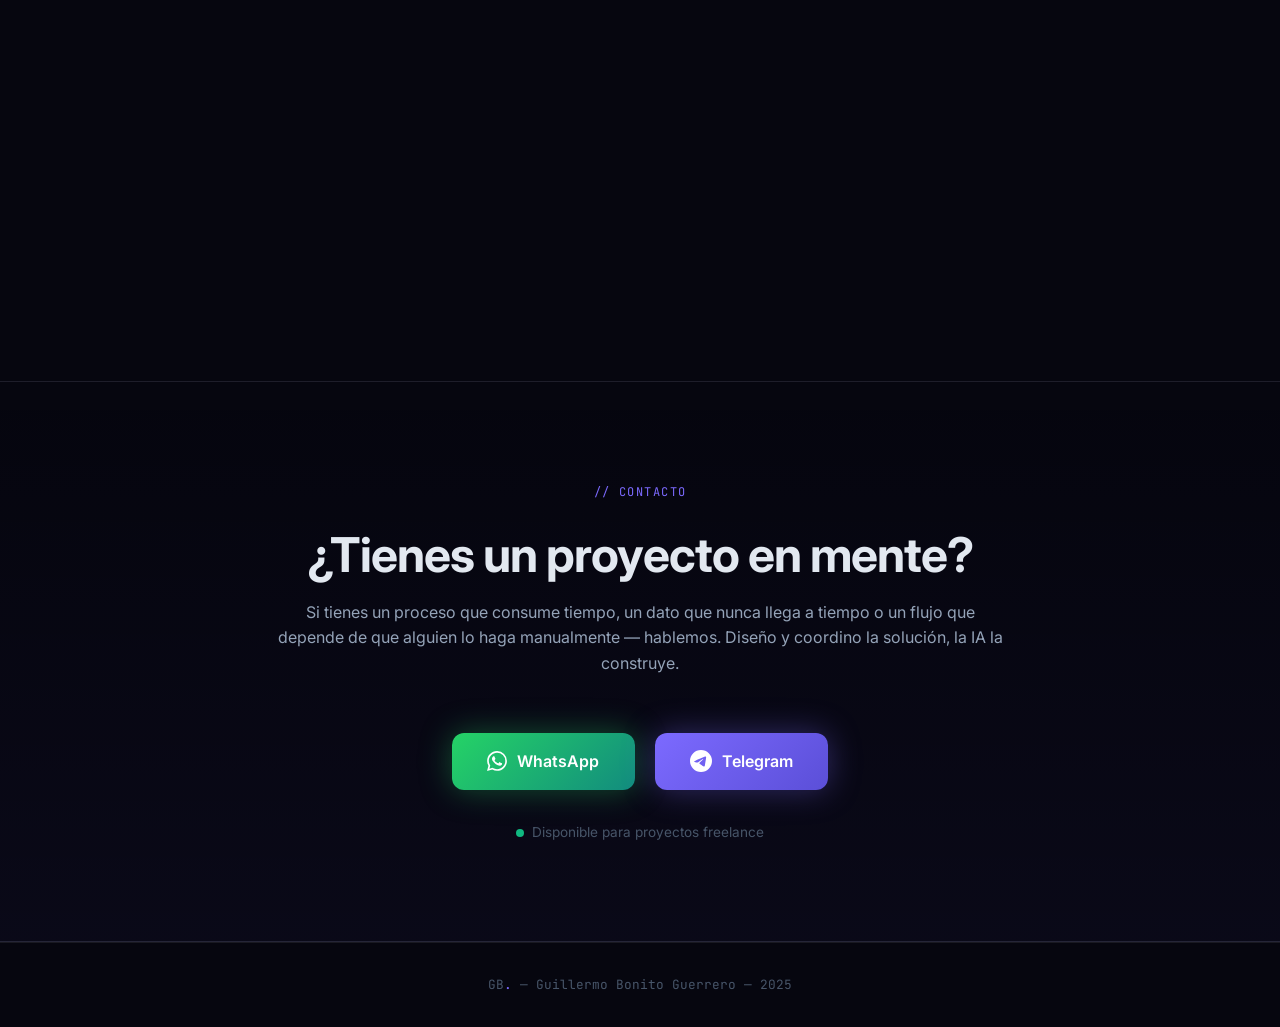
==== commit b814e452: "Add SOFIAtrends as separate section + restore SOFIA original name - SOFIA section restored to origin" ====
--- a/index.html
+++ b/index.html
@@ -866,6 +866,7 @@
     <div class="nav-links">
       <a href="#sectores">Sectores</a>
       <a href="#proyectos">Proyectos</a>
+      <a href="#sofiatrends" style="color:#60a5fa;">SOFIAtrends</a>
       <a href="#stack">Stack</a>
       <a href="#contacto">Contacto</a>
     </div>
@@ -994,35 +995,9 @@
 
   <!-- PROJECTS -->
   <!-- ── SOFÍA FLAGSHIP ──────────────────────────────────────── -->
-  <section id="sofia" style="padding: 7rem 0 5rem; background: linear-gradient(180deg, #06060f 0%, #070b1e 40%, #06060f 100%); position: relative; overflow: hidden;">
+  <section id="sofia" style="padding: 7rem 0 5rem; background: linear-gradient(180deg, #06060f 0%, #08061a 40%, #06060f 100%); position: relative; overflow: hidden;">
     <div style="position:absolute;top:30%;left:50%;transform:translate(-50%,-50%);width:1100px;height:700px;background:radial-gradient(ellipse,rgba(124,106,255,0.1) 0%,transparent 65%);pointer-events:none;"></div>
     <div style="position:absolute;inset:0;background-image:linear-gradient(rgba(124,106,255,0.035) 1px,transparent 1px),linear-gradient(90deg,rgba(124,106,255,0.035) 1px,transparent 1px);background-size:40px 40px;pointer-events:none;"></div>
-    <!-- Sphere decoration (inspired by SOFIAtrends Canva branding) -->
-    <svg style="position:absolute;right:-80px;top:50%;transform:translateY(-50%);width:520px;height:520px;opacity:0.07;pointer-events:none;" viewBox="-1 -1 2 2" xmlns="http://www.w3.org/2000/svg">
-      <g stroke="#7c6aff" stroke-width="0.012" fill="none">
-        <ellipse cx="0" cy="0" rx="1" ry="0.3"/>
-        <ellipse cx="0" cy="0" rx="1" ry="0.5"/>
-        <ellipse cx="0" cy="0" rx="1" ry="0.7"/>
-        <ellipse cx="0" cy="0" rx="1" ry="0.9"/>
-        <ellipse cx="0" cy="0" rx="0.3" ry="1" transform="rotate(90)"/>
-        <ellipse cx="0" cy="0" rx="0.5" ry="1" transform="rotate(90)"/>
-        <ellipse cx="0" cy="0" rx="0.7" ry="1" transform="rotate(90)"/>
-        <ellipse cx="0" cy="0" rx="0.9" ry="1" transform="rotate(90)"/>
-        <ellipse cx="0" cy="0" rx="1" ry="0.4" transform="rotate(45)"/>
-        <ellipse cx="0" cy="0" rx="1" ry="0.4" transform="rotate(-45)"/>
-        <circle cx="0" cy="0" r="1"/>
-        <line x1="-1" y1="0" x2="1" y2="0"/>
-        <line x1="0" y1="-1" x2="0" y2="1"/>
-        <line x1="-0.71" y1="-0.71" x2="0.71" y2="0.71"/>
-        <line x1="0.71" y1="-0.71" x2="-0.71" y2="0.71"/>
-      </g>
-      <g fill="#60a5fa" opacity="0.8">
-        <circle cx="0" cy="-1" r="0.025"/>
-        <circle cx="0" cy="1" r="0.025"/>
-        <circle cx="-1" cy="0" r="0.025"/>
-        <circle cx="1" cy="0" r="0.025"/>
-      </g>
-    </svg>
 
     <div style="max-width:1200px;margin:0 auto;padding:0 1.5rem;position:relative;z-index:1;">
 
@@ -1035,10 +1010,7 @@
         <div style="display:grid;grid-template-columns:1fr 1fr;gap:4rem;align-items:center;">
           <div>
             <div style="font-size:0.75rem;font-weight:600;letter-spacing:0.1em;text-transform:uppercase;color:#7c6aff;margin-bottom:0.75rem;">SaaS · IA Generativa · Auditoría Web</div>
-            <h2 style="font-size:clamp(3rem,6vw,5rem);font-weight:800;letter-spacing:-0.04em;line-height:1;margin-bottom:0.75rem;display:flex;align-items:baseline;gap:0.15em;flex-wrap:wrap;">
-              <span style="background:linear-gradient(135deg,#fff 0%,#c084fc 45%,#7c6aff 100%);-webkit-background-clip:text;-webkit-text-fill-color:transparent;background-clip:text;">SOFIA</span><span style="font-size:0.55em;font-style:italic;font-weight:300;color:#a78bfa;-webkit-text-fill-color:#a78bfa;letter-spacing:0.02em;font-family:Georgia,'Times New Roman',serif;">trends</span>
-            </h2>
-            <div style="font-size:0.65rem;letter-spacing:0.12em;text-transform:uppercase;color:#4a4a80;margin-bottom:1rem;margin-top:-0.5rem;">VisualDrop Group 001</div>
+            <h2 style="font-size:clamp(3rem,6vw,5rem);font-weight:800;letter-spacing:-0.04em;line-height:1;background:linear-gradient(135deg,#fff 0%,#c084fc 45%,#7c6aff 100%);-webkit-background-clip:text;-webkit-text-fill-color:transparent;background-clip:text;margin-bottom:0.75rem;">SOFÍA</h2>
             <p style="font-size:1.2rem;color:#9090c0;line-height:1.5;max-width:440px;">Plataforma que lanza <strong style="color:#e8e8f5;">6 agentes de IA en paralelo</strong> para auditar cualquier web en menos de 60 segundos. SEO, velocidad, seguridad y accesibilidad — todo en un solo informe PDF.</p>
           </div>
           <!-- RIGHT mockup -->
@@ -1146,7 +1118,7 @@
           <div style="background:rgba(13,13,26,0.7);border:1px solid rgba(34,211,238,0.2);border-radius:14px;padding:1.4rem;" onmouseover="this.style.borderColor='rgba(34,211,238,0.5)'" onmouseout="this.style.borderColor='rgba(34,211,238,0.2)'">
             <div style="font-size:1.5rem;margin-bottom:0.75rem;">🔔</div>
             <div style="font-size:0.95rem;font-weight:700;color:#e8e8f5;margin-bottom:0.4rem;">Monitoreo automático</div>
-            <div style="font-size:0.8rem;color:#6868a0;line-height:1.6;margin-bottom:0.75rem;">SOFIAtrends vigila tus webs semanalmente y envía alerta si el score baja significativamente. Histórico con tendencias.</div>
+            <div style="font-size:0.8rem;color:#6868a0;line-height:1.6;margin-bottom:0.75rem;">SOFÍA vigila tus webs semanalmente y envía alerta si el score baja significativamente. Histórico con tendencias.</div>
             <div style="display:flex;flex-wrap:wrap;gap:0.3rem;">
               <span style="font-size:0.6rem;background:rgba(34,211,238,0.1);color:#22d3ee;border-radius:4px;padding:0.2rem 0.5rem;">Alertas</span>
               <span style="font-size:0.6rem;background:rgba(34,211,238,0.1);color:#22d3ee;border-radius:4px;padding:0.2rem 0.5rem;">Histórico</span>
@@ -1205,7 +1177,7 @@
             </div>
             <div style="display:flex;gap:1rem;align-items:flex-start;">
               <div style="width:32px;height:32px;border-radius:50%;background:rgba(124,106,255,0.15);border:1px solid rgba(124,106,255,0.3);display:flex;align-items:center;justify-content:center;font-size:0.75rem;font-weight:700;color:#a78bfa;flex-shrink:0;">02</div>
-              <div><div style="font-size:0.9rem;font-weight:600;color:#e8e8f5;margin-bottom:0.2rem;">SOFIAtrends analiza con IA</div><div style="font-size:0.8rem;color:#6868a0;">6 agentes en paralelo: SEO, velocidad, seguridad, accesibilidad, estructura y competencia.</div></div>
+              <div><div style="font-size:0.9rem;font-weight:600;color:#e8e8f5;margin-bottom:0.2rem;">SOFÍA analiza con IA</div><div style="font-size:0.8rem;color:#6868a0;">6 agentes en paralelo: SEO, velocidad, seguridad, accesibilidad, estructura y competencia.</div></div>
             </div>
             <div style="display:flex;gap:1rem;align-items:flex-start;">
               <div style="width:32px;height:32px;border-radius:50%;background:rgba(52,211,153,0.15);border:1px solid rgba(52,211,153,0.3);display:flex;align-items:center;justify-content:center;font-size:0.75rem;font-weight:700;color:#34d399;flex-shrink:0;">03</div>
@@ -1276,6 +1248,117 @@
       <div class="fade-up" style="display:flex;gap:1rem;flex-wrap:wrap;align-items:center;justify-content:center;padding-top:1rem;">
         <a href="index.html#contacto" style="display:inline-flex;align-items:center;gap:0.5rem;background:linear-gradient(135deg,#7c6aff,#a78bfa);color:#fff;padding:0.9rem 2rem;border-radius:10px;font-weight:700;font-size:1rem;text-decoration:none;">Solicitar demo →</a>
         <a href="https://t.me/AuditorWebIA_bot" target="_blank" rel="noopener" style="display:inline-flex;align-items:center;gap:0.5rem;border:1px solid rgba(124,106,255,0.35);color:#a78bfa;padding:0.9rem 2rem;border-radius:10px;font-weight:600;font-size:1rem;text-decoration:none;">🤖 Probar gratis en Telegram</a>
+      </div>
+
+    </div>
+  </section>
+
+  <!-- ── SOFIAtrends ──────────────────────────────────────────── -->
+  <section id="sofiatrends" style="padding: 7rem 0 5rem; background: linear-gradient(180deg, #06060f 0%, #07091a 50%, #06060f 100%); position: relative; overflow: hidden;">
+    <!-- Grid background -->
+    <div style="position:absolute;inset:0;background-image:linear-gradient(rgba(96,165,250,0.03) 1px,transparent 1px),linear-gradient(90deg,rgba(96,165,250,0.03) 1px,transparent 1px);background-size:40px 40px;pointer-events:none;"></div>
+    <!-- Blue glow -->
+    <div style="position:absolute;top:40%;left:20%;width:700px;height:500px;background:radial-gradient(ellipse,rgba(96,165,250,0.08) 0%,transparent 65%);pointer-events:none;transform:translate(-50%,-50%);"></div>
+    <!-- Sphere SVG (left side, like Canva slide) -->
+    <svg style="position:absolute;left:-60px;top:50%;transform:translateY(-50%);width:480px;height:480px;opacity:0.08;pointer-events:none;" viewBox="-1 -1 2 2" xmlns="http://www.w3.org/2000/svg">
+      <g stroke="#60a5fa" stroke-width="0.013" fill="none">
+        <ellipse cx="0" cy="0" rx="1" ry="0.28"/><ellipse cx="0" cy="0" rx="1" ry="0.52"/><ellipse cx="0" cy="0" rx="1" ry="0.72"/><ellipse cx="0" cy="0" rx="1" ry="0.88"/>
+        <ellipse cx="0" cy="0" rx="0.28" ry="1" transform="rotate(90)"/><ellipse cx="0" cy="0" rx="0.52" ry="1" transform="rotate(90)"/><ellipse cx="0" cy="0" rx="0.72" ry="1" transform="rotate(90)"/><ellipse cx="0" cy="0" rx="0.88" ry="1" transform="rotate(90)"/>
+        <ellipse cx="0" cy="0" rx="1" ry="0.38" transform="rotate(45)"/><ellipse cx="0" cy="0" rx="1" ry="0.38" transform="rotate(-45)"/>
+        <circle cx="0" cy="0" r="1"/>
+        <line x1="-1" y1="0" x2="1" y2="0"/><line x1="0" y1="-1" x2="0" y2="1"/>
+        <line x1="-0.71" y1="-0.71" x2="0.71" y2="0.71"/><line x1="0.71" y1="-0.71" x2="-0.71" y2="0.71"/>
+      </g>
+      <g fill="#60a5fa" opacity="0.9">
+        <circle cx="0" cy="-1" r="0.028"/><circle cx="0" cy="1" r="0.028"/>
+        <circle cx="-1" cy="0" r="0.028"/><circle cx="1" cy="0" r="0.028"/>
+        <circle cx="0.71" cy="-0.71" r="0.02"/><circle cx="-0.71" cy="-0.71" r="0.02"/>
+      </g>
+    </svg>
+
+    <div style="max-width:1200px;margin:0 auto;padding:0 1.5rem;position:relative;z-index:1;">
+
+      <!-- HEADER -->
+      <div class="fade-up" style="text-align:center;margin-bottom:3.5rem;">
+        <span style="display:inline-flex;align-items:center;gap:0.5rem;font-size:0.7rem;font-weight:700;letter-spacing:0.14em;text-transform:uppercase;color:#60a5fa;background:rgba(96,165,250,0.1);border:1px solid rgba(96,165,250,0.25);border-radius:100px;padding:0.4rem 1rem;margin-bottom:1.5rem;">
+          <span style="width:6px;height:6px;border-radius:50%;background:#60a5fa;box-shadow:0 0 8px #60a5fa;animation:glow-pulse 2s ease infinite;flex-shrink:0;"></span>
+          Proyecto · VisualDrop Group 001
+        </span>
+        <h2 style="font-size:clamp(3rem,6vw,5rem);font-weight:800;letter-spacing:-0.04em;line-height:1;margin-bottom:0.5rem;">
+          <span style="background:linear-gradient(135deg,#fff 0%,#93c5fd 45%,#3b82f6 100%);-webkit-background-clip:text;-webkit-text-fill-color:transparent;background-clip:text;">SOFIA</span><span style="font-style:italic;font-weight:300;font-family:Georgia,'Times New Roman',serif;color:#60a5fa;-webkit-text-fill-color:#60a5fa;font-size:0.55em;letter-spacing:0.03em;">trends</span>
+        </h2>
+        <p style="font-size:1.15rem;color:#9090c0;max-width:580px;margin:1rem auto 0;line-height:1.6;">Ayudamos a <strong style="color:#e8e8f5;">potenciar el alcance de tu página web</strong> — visibilidad, captación y conversión automatizadas con IA.</p>
+      </div>
+
+      <!-- 3 TÉCNICAS -->
+      <div class="fade-up" style="margin-bottom:4rem;">
+        <div style="font-size:0.7rem;font-weight:700;letter-spacing:0.12em;text-transform:uppercase;color:#60a5fa;margin-bottom:0.5rem;text-align:center;">// nos enfocamos en tres técnicas</div>
+        <div style="display:grid;grid-template-columns:repeat(3,1fr);gap:1.5rem;margin-top:2rem;">
+
+          <!-- SEO & Visibilidad -->
+          <div style="background:rgba(10,14,30,0.8);border:1px solid rgba(96,165,250,0.2);border-radius:16px;padding:2rem;text-align:center;transition:border-color 0.2s;" onmouseover="this.style.borderColor='rgba(96,165,250,0.5)'" onmouseout="this.style.borderColor='rgba(96,165,250,0.2)'">
+            <div style="width:56px;height:56px;border-radius:14px;background:rgba(96,165,250,0.1);border:1px solid rgba(96,165,250,0.25);display:flex;align-items:center;justify-content:center;font-size:1.5rem;margin:0 auto 1.2rem;">🔍</div>
+            <div style="font-size:1rem;font-weight:700;color:#e8e8f5;margin-bottom:0.5rem;">SEO & Visibilidad</div>
+            <div style="font-size:0.8rem;color:#6868a0;line-height:1.7;">Posicionamiento orgánico, palabras clave, estructura técnica y contenido optimizado para que te encuentren primero.</div>
+            <div style="display:flex;flex-wrap:wrap;gap:0.3rem;justify-content:center;margin-top:1rem;">
+              <span style="font-size:0.6rem;background:rgba(96,165,250,0.1);color:#60a5fa;border-radius:4px;padding:0.2rem 0.5rem;">On-page SEO</span>
+              <span style="font-size:0.6rem;background:rgba(96,165,250,0.1);color:#60a5fa;border-radius:4px;padding:0.2rem 0.5rem;">Keywords</span>
+              <span style="font-size:0.6rem;background:rgba(96,165,250,0.1);color:#60a5fa;border-radius:4px;padding:0.2rem 0.5rem;">Link building</span>
+            </div>
+          </div>
+
+          <!-- Analítica & Conversión -->
+          <div style="background:rgba(10,14,30,0.8);border:1px solid rgba(96,165,250,0.35);border-radius:16px;padding:2rem;text-align:center;position:relative;box-shadow:0 0 40px rgba(96,165,250,0.08);">
+            <div style="position:absolute;top:-11px;left:50%;transform:translateX(-50%);font-size:0.6rem;font-weight:700;background:#3b82f6;color:#fff;padding:0.2rem 0.8rem;border-radius:100px;white-space:nowrap;">CORE</div>
+            <div style="width:56px;height:56px;border-radius:14px;background:rgba(96,165,250,0.15);border:1px solid rgba(96,165,250,0.4);display:flex;align-items:center;justify-content:center;font-size:1.5rem;margin:0 auto 1.2rem;">📈</div>
+            <div style="font-size:1rem;font-weight:700;color:#e8e8f5;margin-bottom:0.5rem;">Analítica & Conversión</div>
+            <div style="font-size:0.8rem;color:#6868a0;line-height:1.7;">Mide cada clic, cada sesión y cada lead. Dashboards automáticos que convierten datos en decisiones de venta.</div>
+            <div style="display:flex;flex-wrap:wrap;gap:0.3rem;justify-content:center;margin-top:1rem;">
+              <span style="font-size:0.6rem;background:rgba(96,165,250,0.12);color:#60a5fa;border-radius:4px;padding:0.2rem 0.5rem;">GA4</span>
+              <span style="font-size:0.6rem;background:rgba(96,165,250,0.12);color:#60a5fa;border-radius:4px;padding:0.2rem 0.5rem;">Embudos</span>
+              <span style="font-size:0.6rem;background:rgba(96,165,250,0.12);color:#60a5fa;border-radius:4px;padding:0.2rem 0.5rem;">Heatmaps</span>
+              <span style="font-size:0.6rem;background:rgba(96,165,250,0.12);color:#60a5fa;border-radius:4px;padding:0.2rem 0.5rem;">CRO</span>
+            </div>
+          </div>
+
+          <!-- Automatización de Contenido -->
+          <div style="background:rgba(10,14,30,0.8);border:1px solid rgba(96,165,250,0.2);border-radius:16px;padding:2rem;text-align:center;transition:border-color 0.2s;" onmouseover="this.style.borderColor='rgba(96,165,250,0.5)'" onmouseout="this.style.borderColor='rgba(96,165,250,0.2)'">
+            <div style="width:56px;height:56px;border-radius:14px;background:rgba(96,165,250,0.1);border:1px solid rgba(96,165,250,0.25);display:flex;align-items:center;justify-content:center;font-size:1.5rem;margin:0 auto 1.2rem;">🚀</div>
+            <div style="font-size:1rem;font-weight:700;color:#e8e8f5;margin-bottom:0.5rem;">Presencia & Captación</div>
+            <div style="font-size:0.8rem;color:#6868a0;line-height:1.7;">Automatiza la captación de leads, el seguimiento y el nurturing. De visita anónima a cliente identificado.</div>
+            <div style="display:flex;flex-wrap:wrap;gap:0.3rem;justify-content:center;margin-top:1rem;">
+              <span style="font-size:0.6rem;background:rgba(96,165,250,0.1);color:#60a5fa;border-radius:4px;padding:0.2rem 0.5rem;">Lead magnet</span>
+              <span style="font-size:0.6rem;background:rgba(96,165,250,0.1);color:#60a5fa;border-radius:4px;padding:0.2rem 0.5rem;">Email flows</span>
+              <span style="font-size:0.6rem;background:rgba(96,165,250,0.1);color:#60a5fa;border-radius:4px;padding:0.2rem 0.5rem;">CRM sync</span>
+            </div>
+          </div>
+
+        </div>
+      </div>
+
+      <!-- FLUJO n8n -->
+      <div class="fade-up" style="margin-bottom:4rem;">
+        <div style="font-size:0.7rem;font-weight:700;letter-spacing:0.12em;text-transform:uppercase;color:#60a5fa;margin-bottom:0.5rem;">// flujo automatizado</div>
+        <h3 style="font-size:1.3rem;font-weight:700;color:#e8e8f5;margin-bottom:1.5rem;">De visitante desconocido a oportunidad cualificada</h3>
+        <div class="workflow" style="padding:0.4rem 0;flex-wrap:wrap;gap:0.5rem;">
+          <div class="wf-node wf-trigger"><div class="wf-icon">🌐</div><div class="wf-label">Visita web</div></div>
+          <div class="wf-arrow"></div>
+          <div class="wf-node wf-api"><div class="wf-icon">📊</div><div class="wf-label">GA4 + Pixel</div></div>
+          <div class="wf-arrow"></div>
+          <div class="wf-node wf-process"><div class="wf-icon">🤖</div><div class="wf-label">IA Clasifica</div></div>
+          <div class="wf-arrow"></div>
+          <div class="wf-node wf-crm"><div class="wf-icon">🎯</div><div class="wf-label">Lead score</div></div>
+          <div class="wf-arrow"></div>
+          <div class="wf-node wf-storage"><div class="wf-icon">📨</div><div class="wf-label">Email flow</div></div>
+          <div class="wf-arrow"></div>
+          <div class="wf-node wf-output"><div class="wf-icon">💼</div><div class="wf-label">CRM</div></div>
+        </div>
+      </div>
+
+      <!-- CTA -->
+      <div class="fade-up" style="display:flex;gap:1rem;flex-wrap:wrap;align-items:center;justify-content:center;padding-top:0.5rem;">
+        <a href="#contacto" style="display:inline-flex;align-items:center;gap:0.5rem;background:linear-gradient(135deg,#3b82f6,#60a5fa);color:#fff;padding:0.9rem 2rem;border-radius:10px;font-weight:700;font-size:1rem;text-decoration:none;">Solicitar demo →</a>
+        <a href="https://wa.me/34671030429" target="_blank" rel="noopener" style="display:inline-flex;align-items:center;gap:0.5rem;border:1px solid rgba(96,165,250,0.35);color:#60a5fa;padding:0.9rem 2rem;border-radius:10px;font-weight:600;font-size:1rem;text-decoration:none;">💬 Hablar por WhatsApp</a>
       </div>
 
     </div>
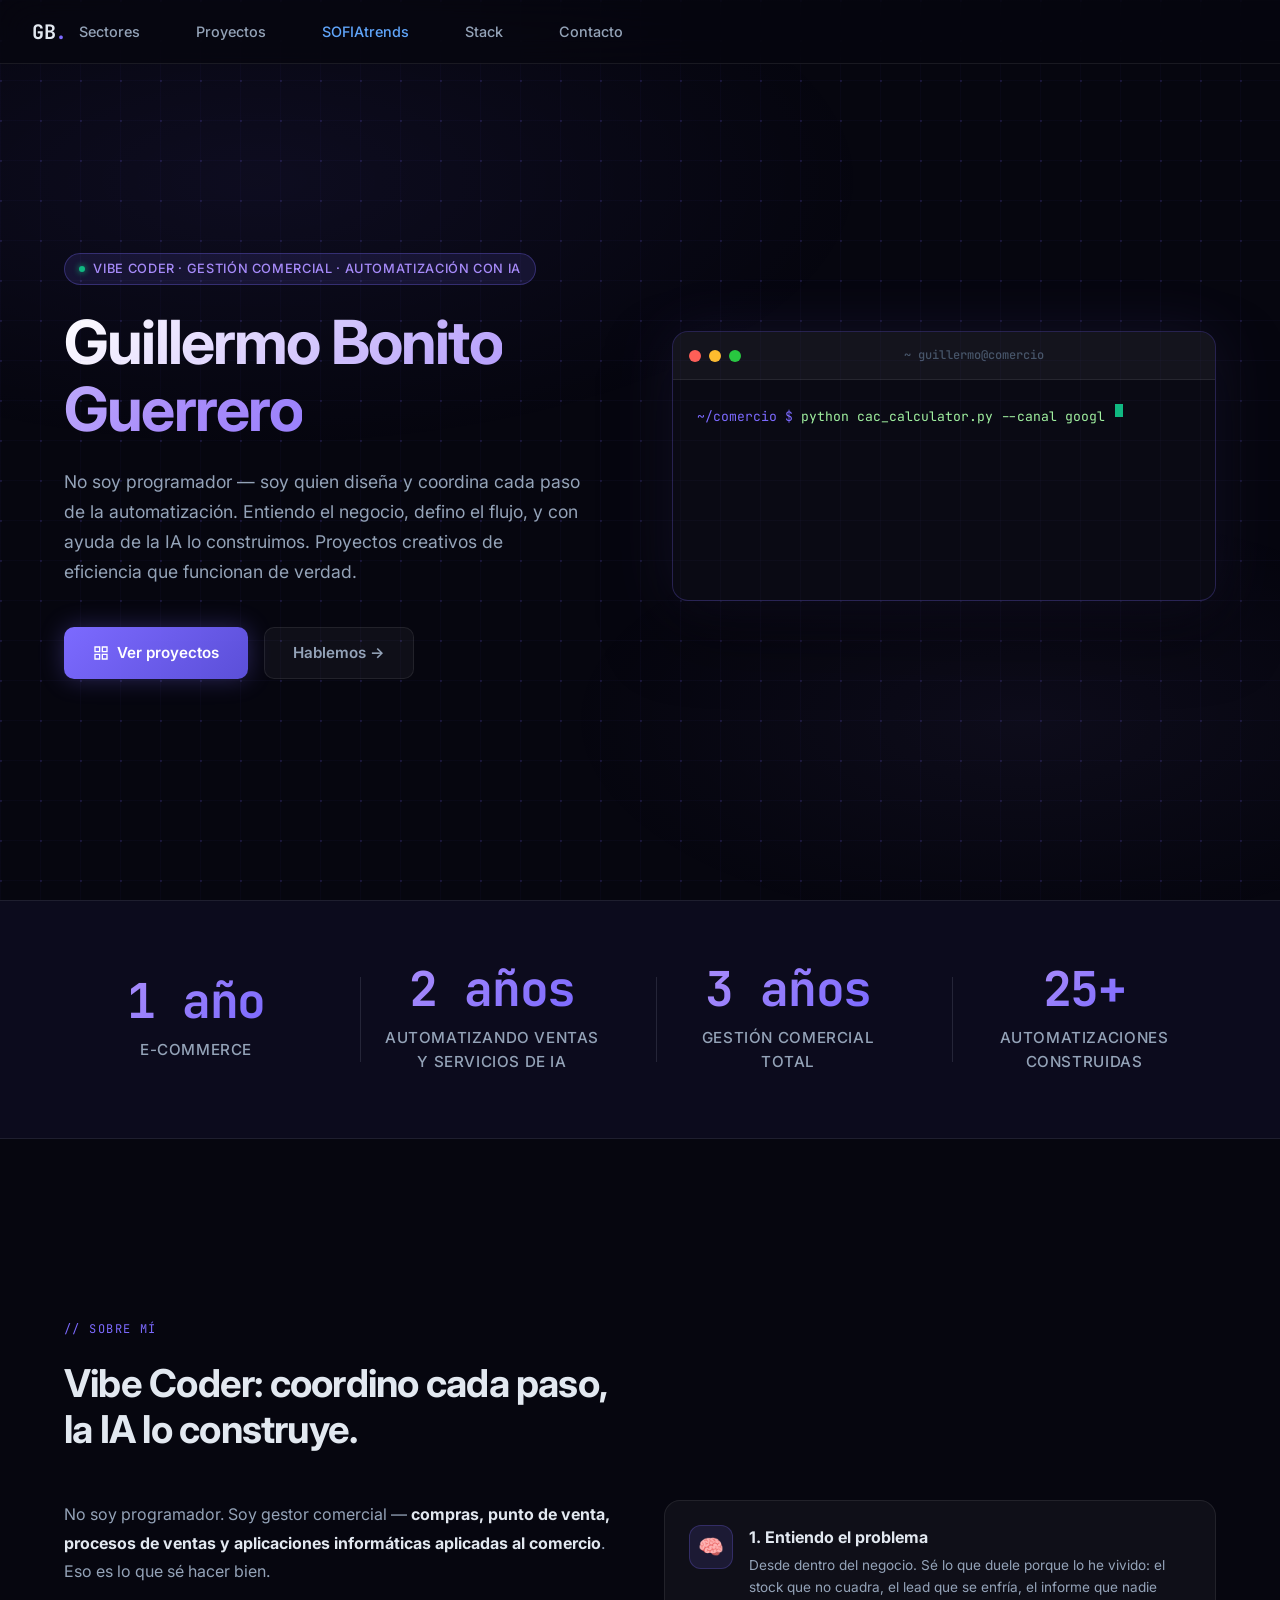
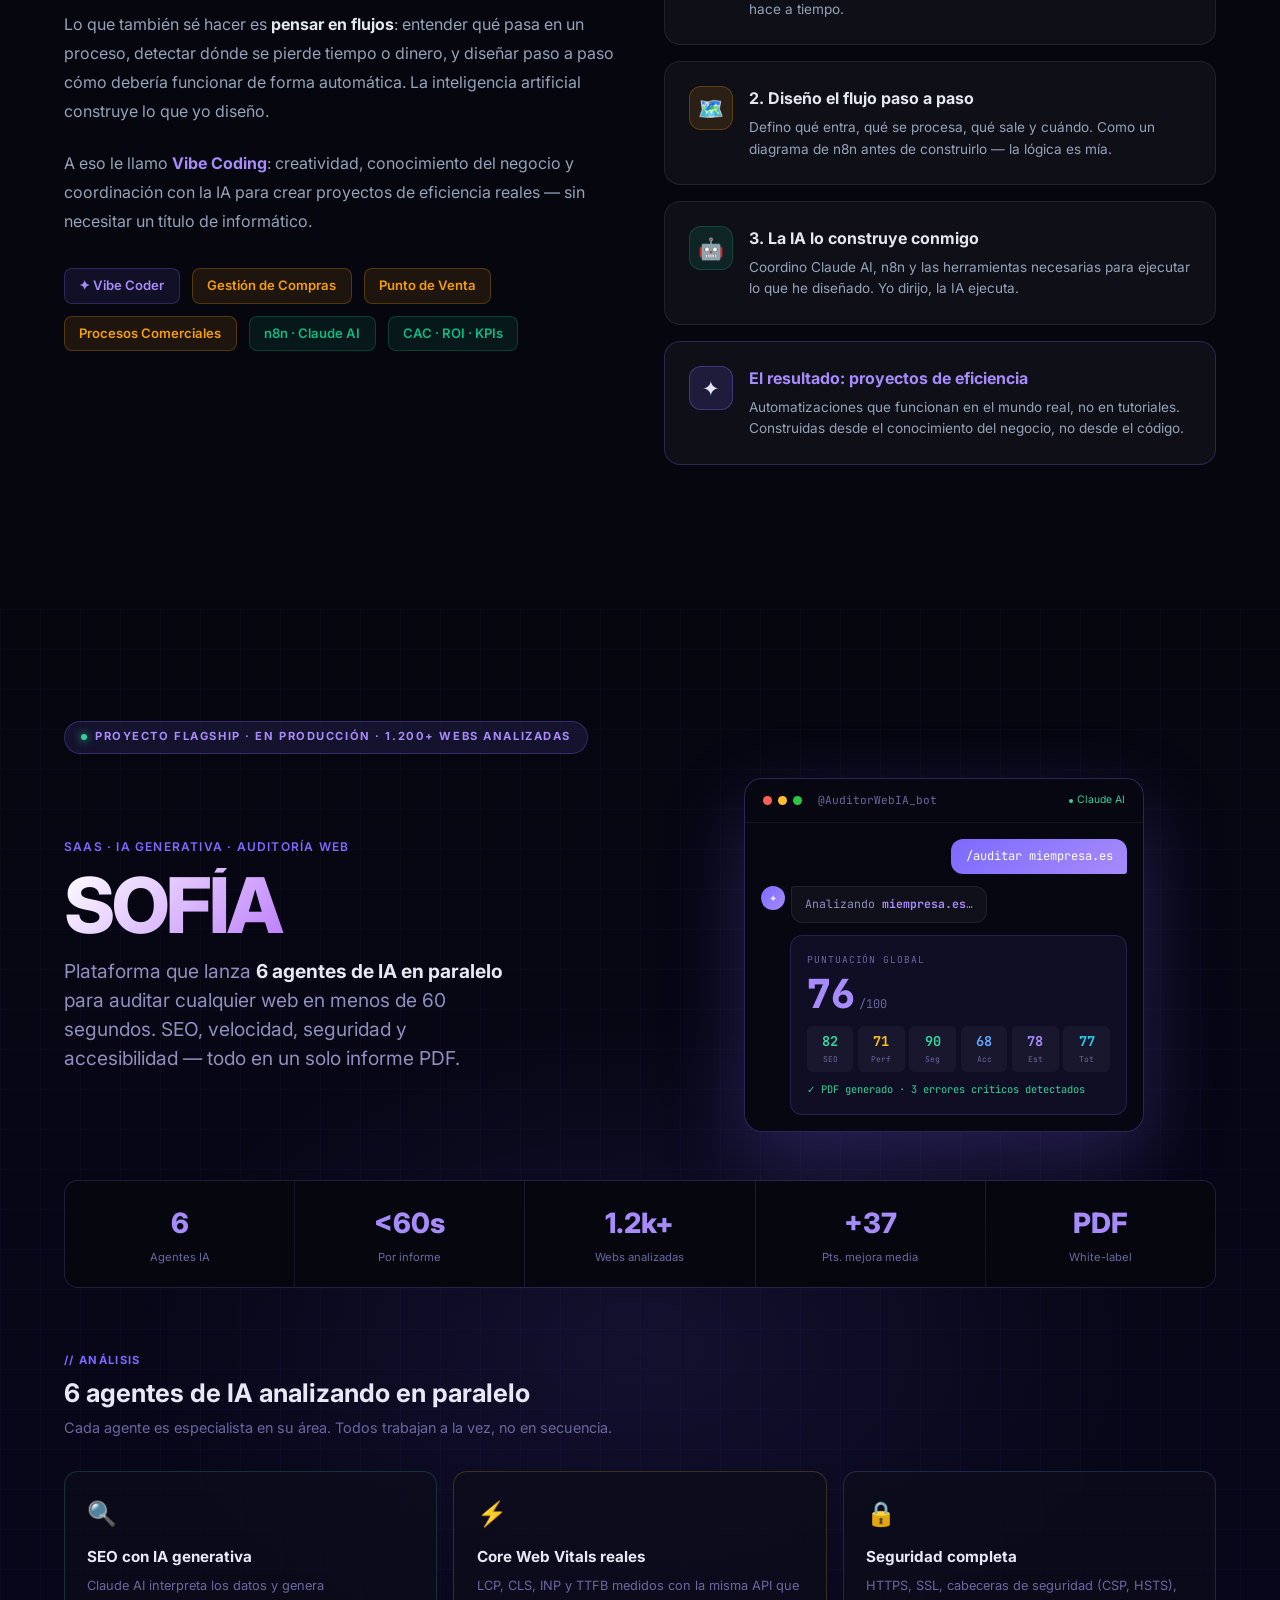
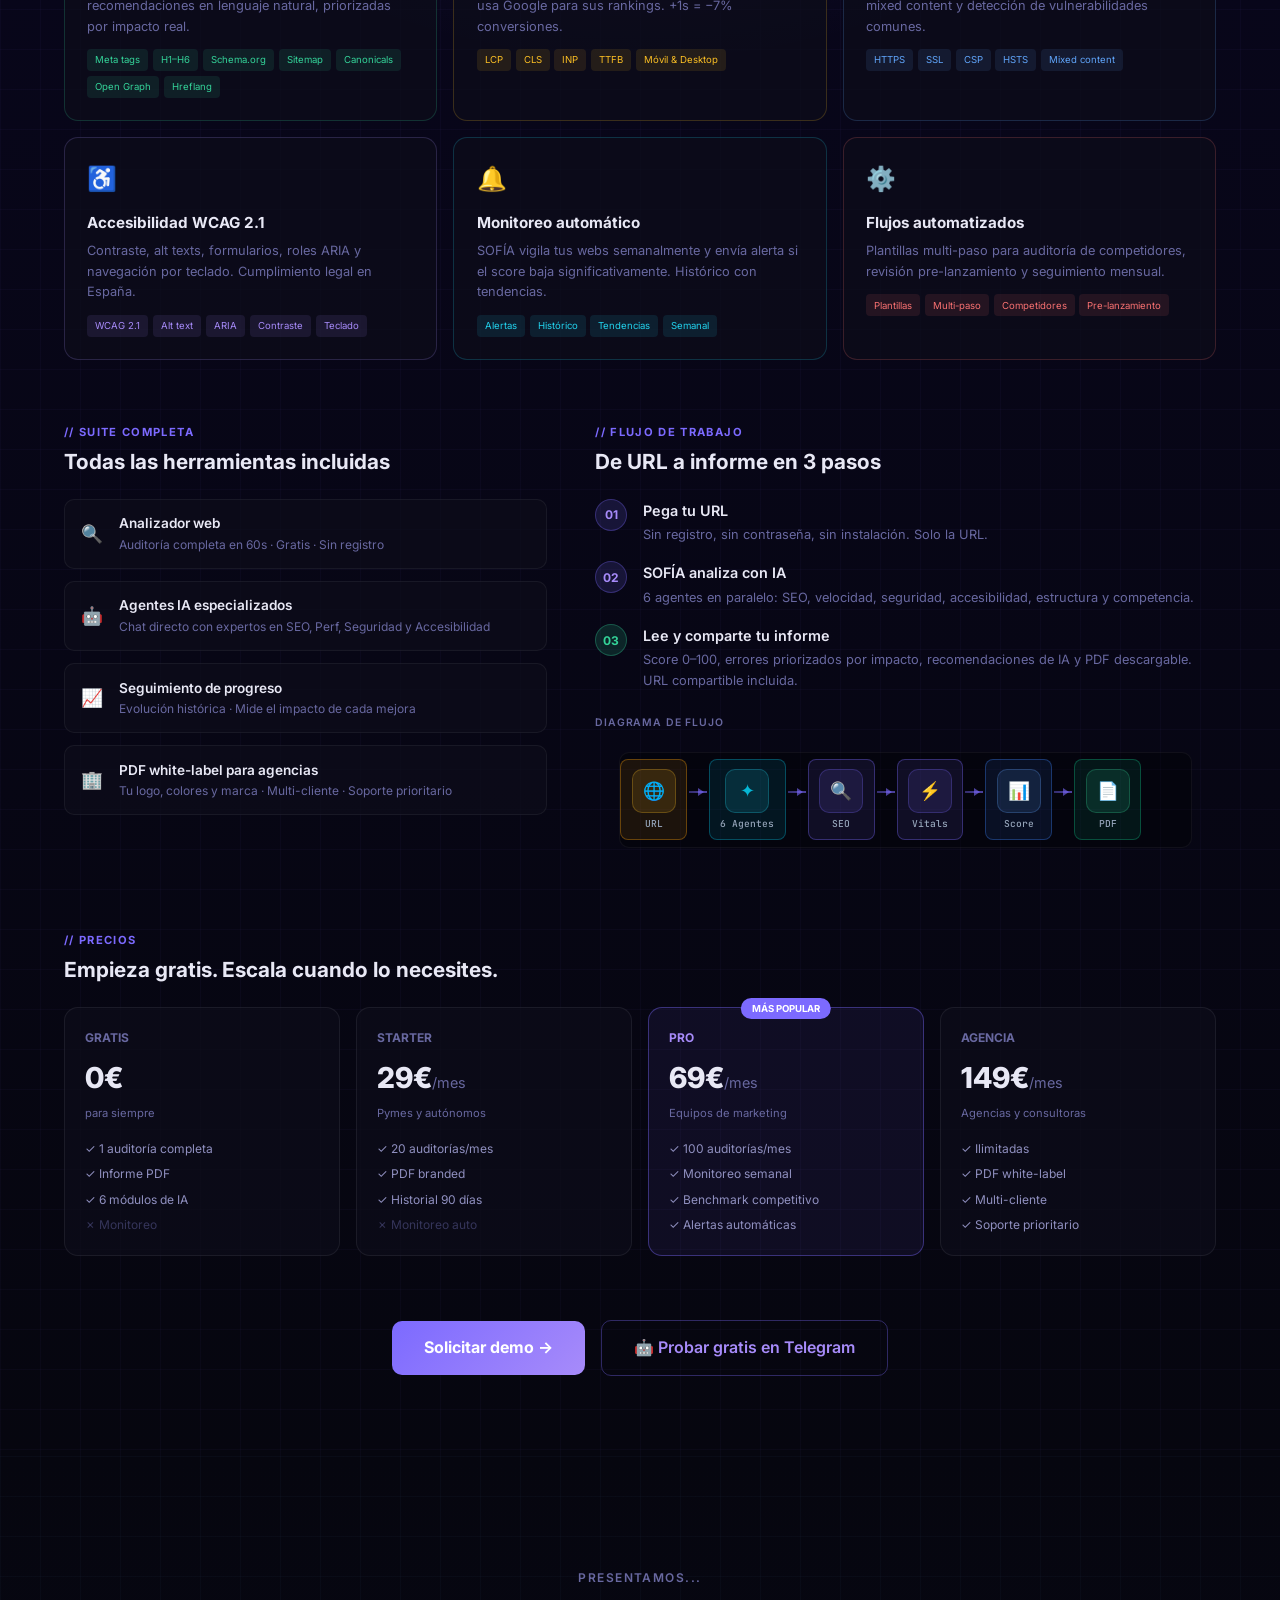
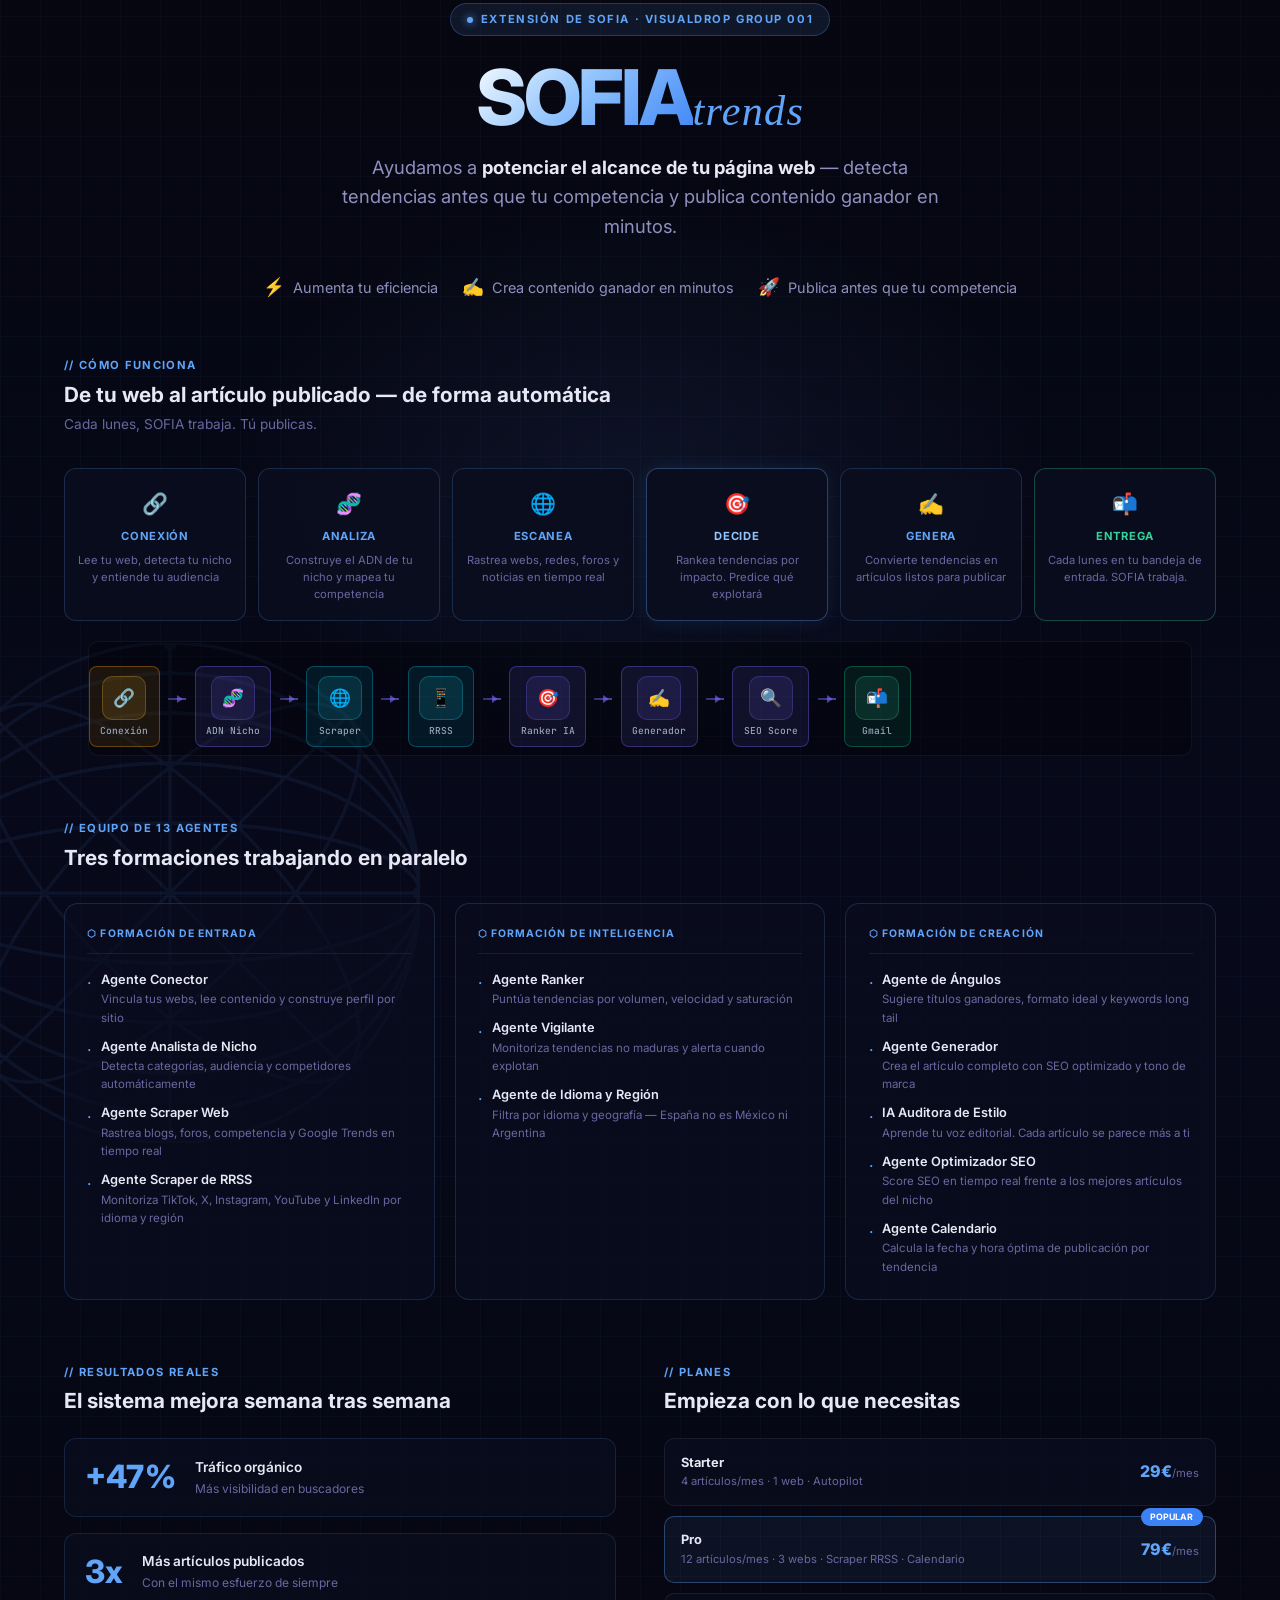
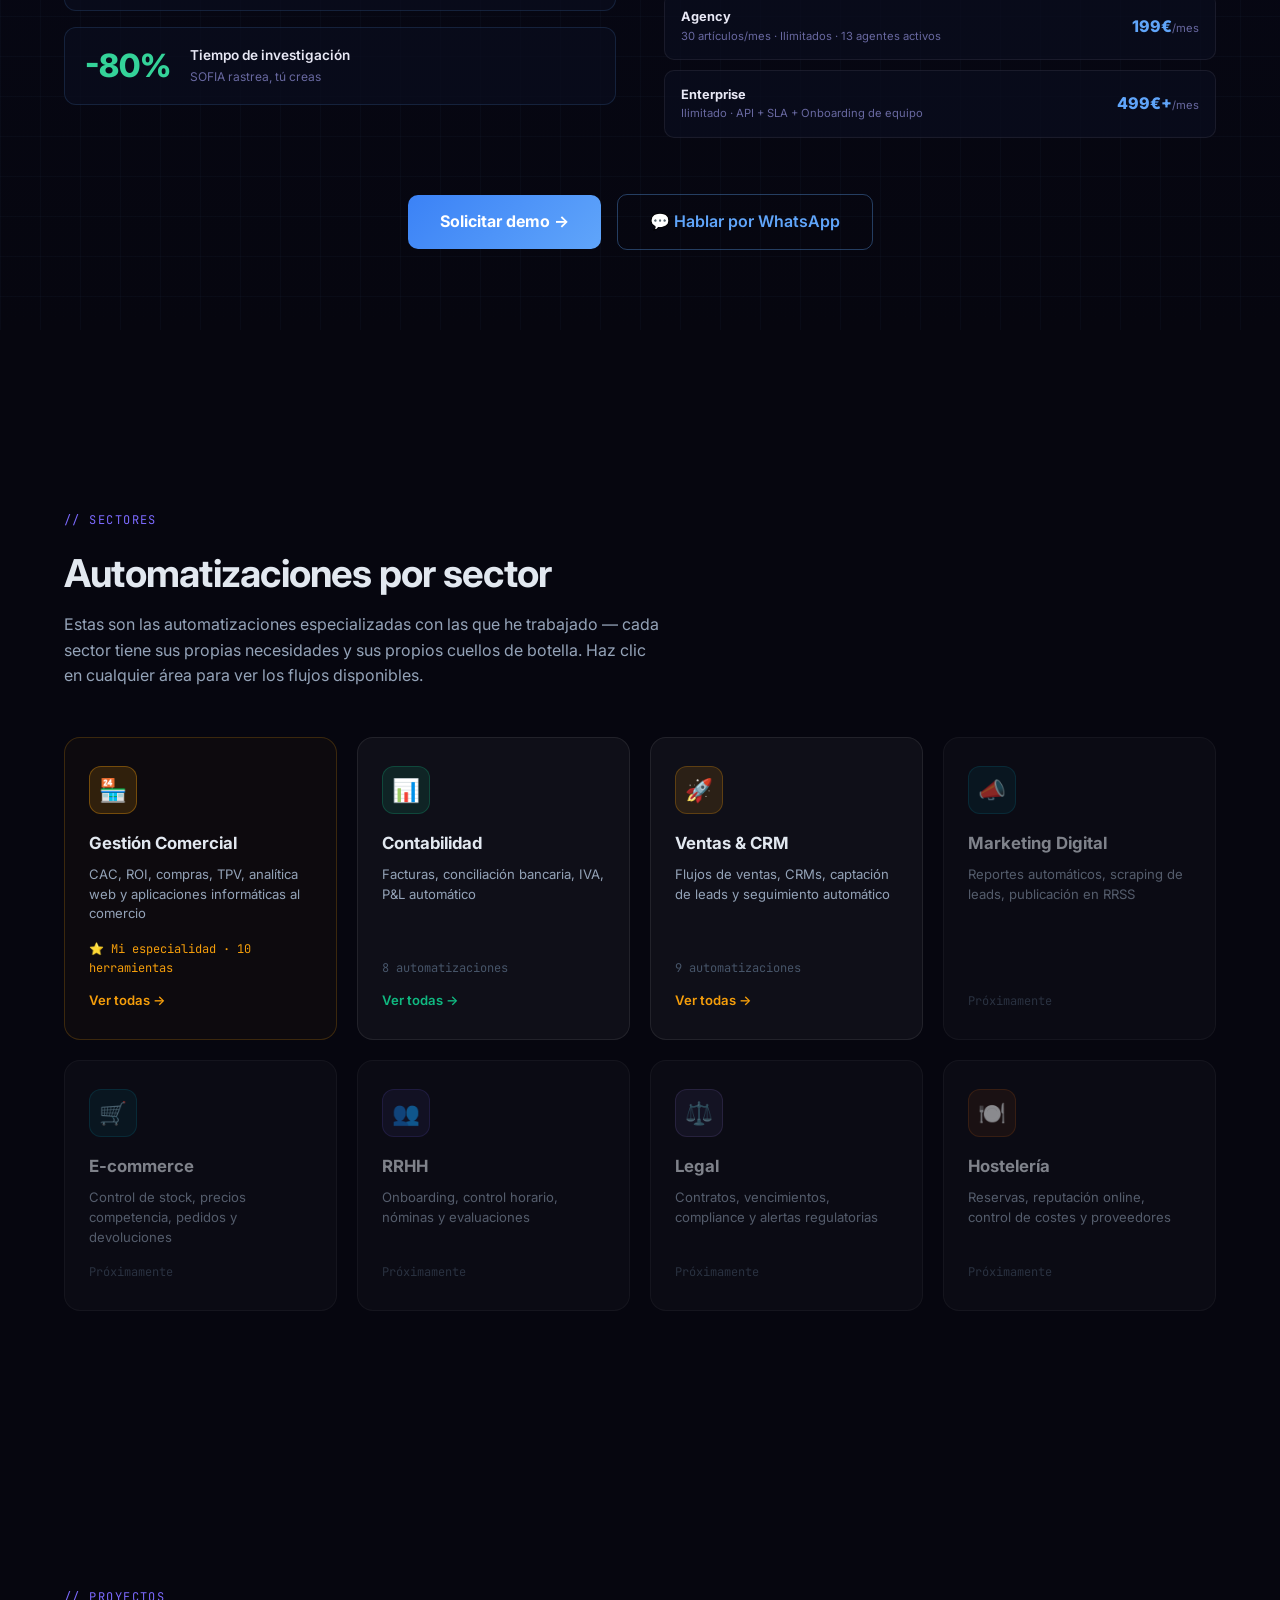
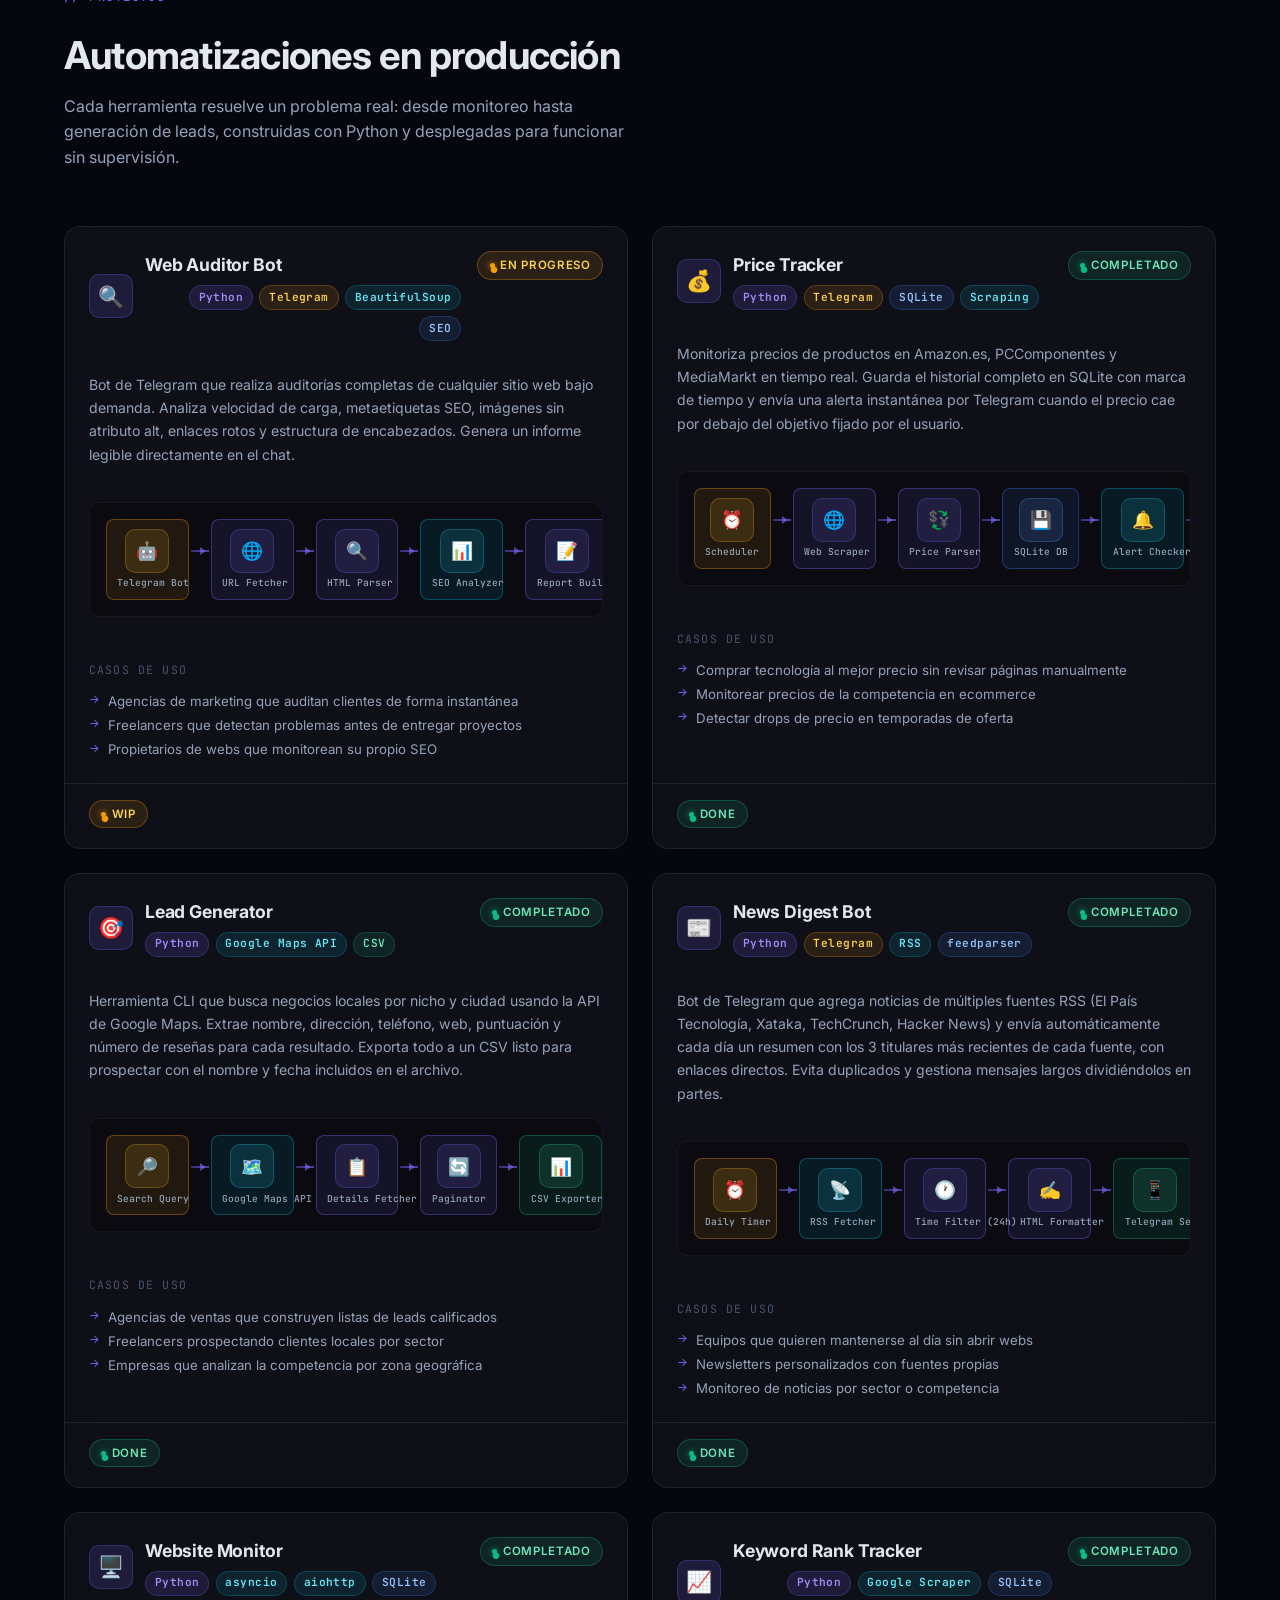
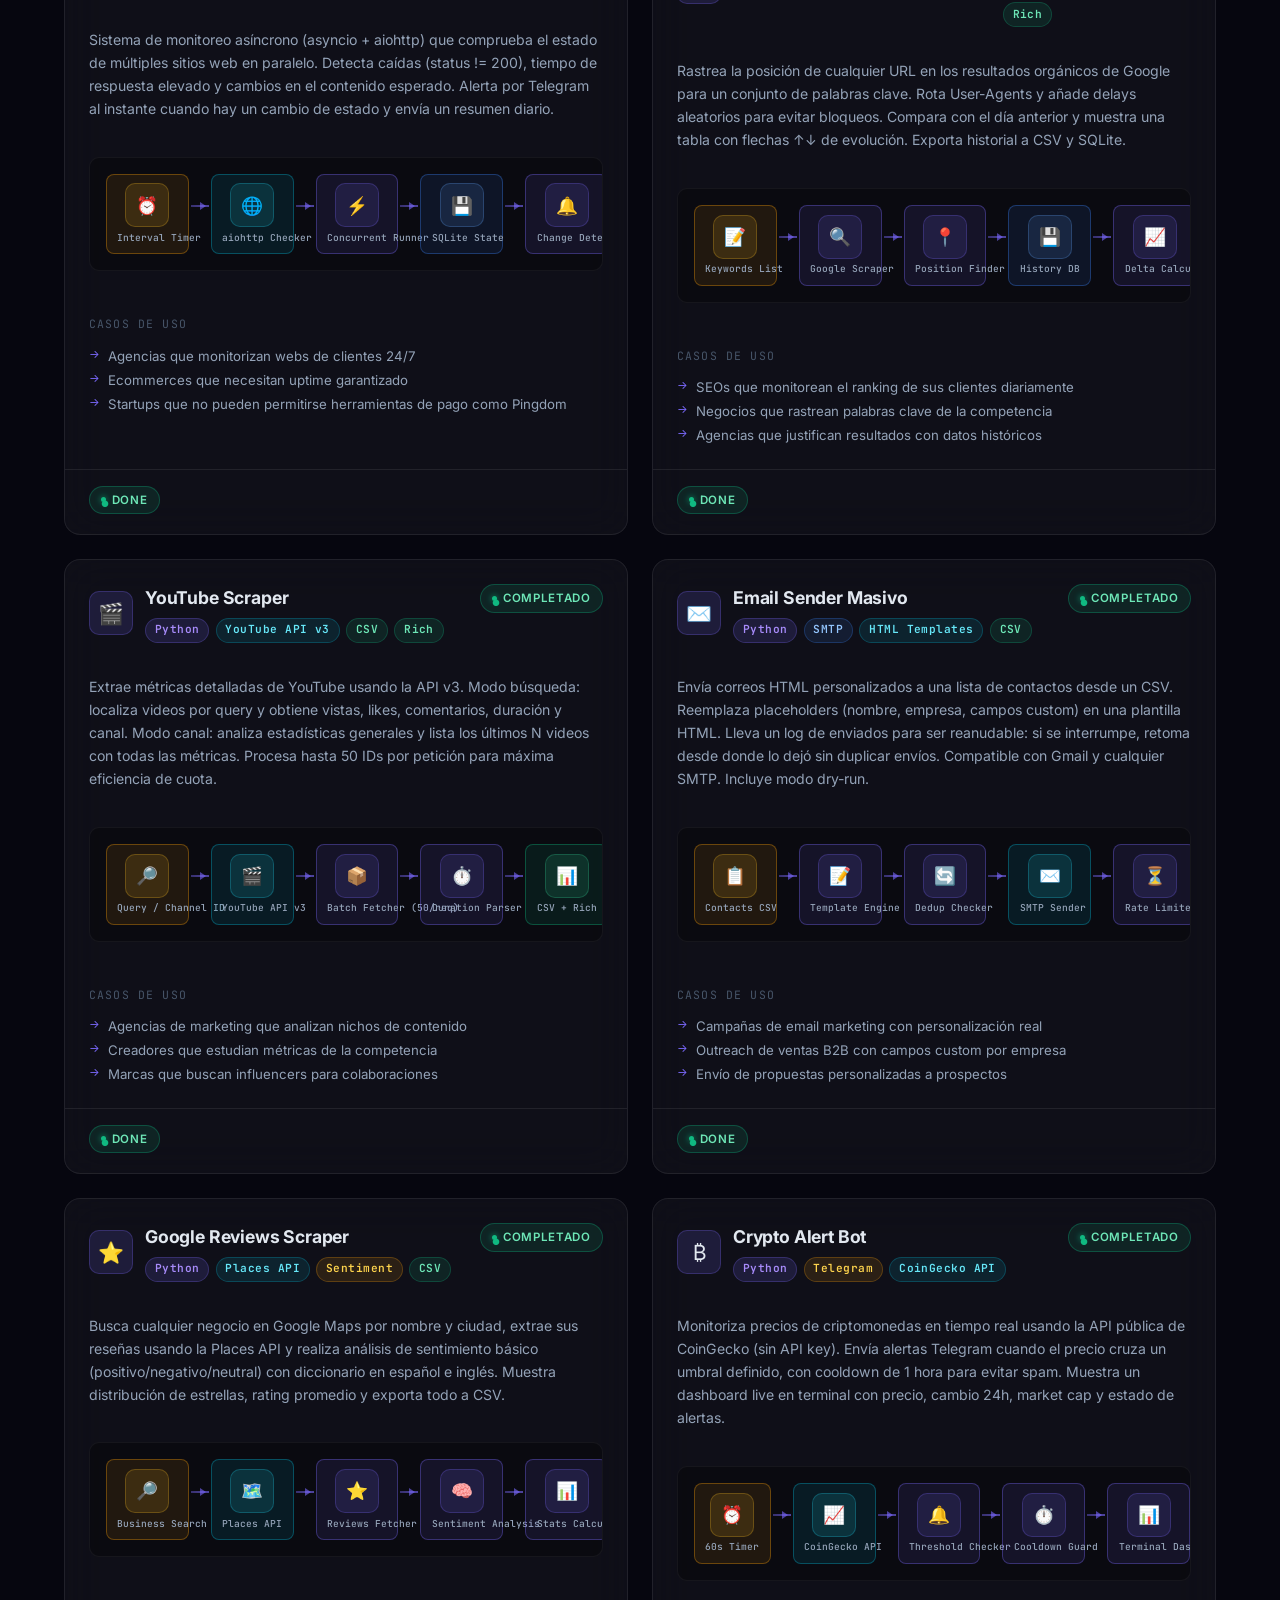
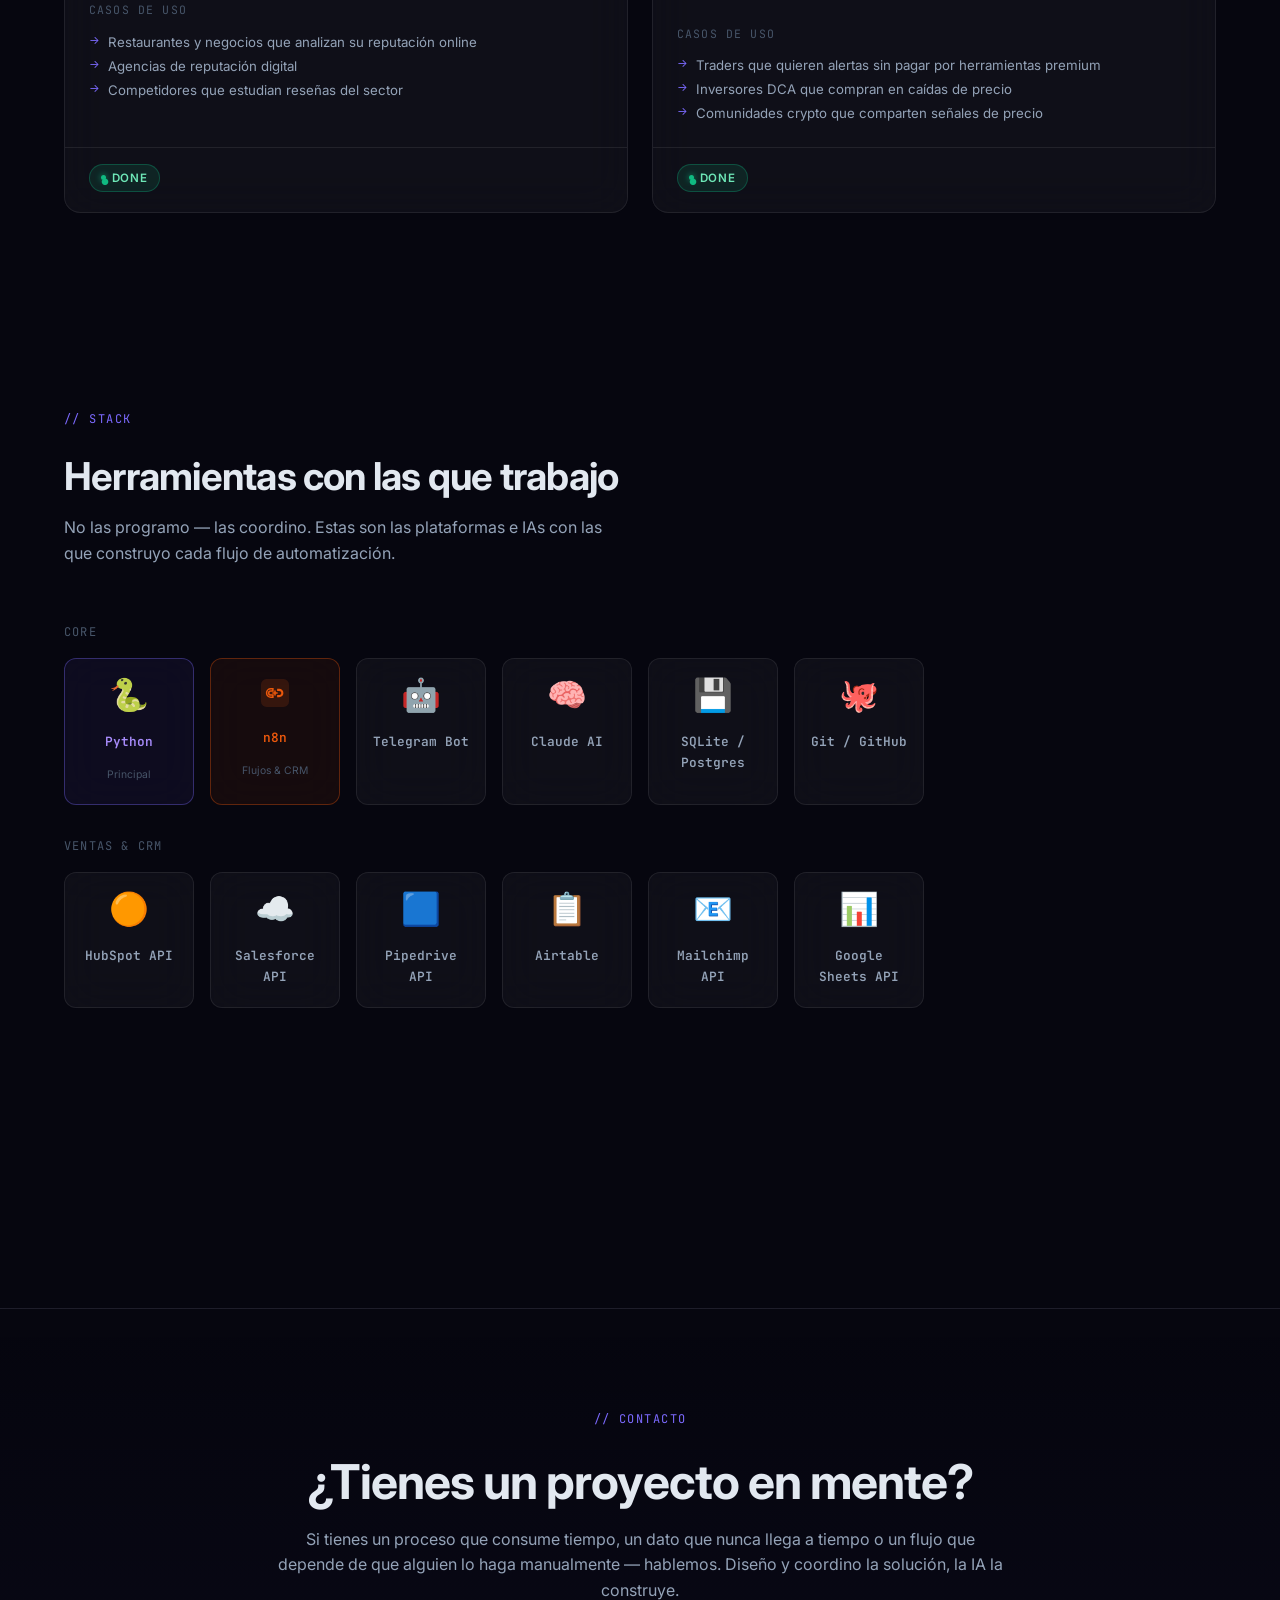
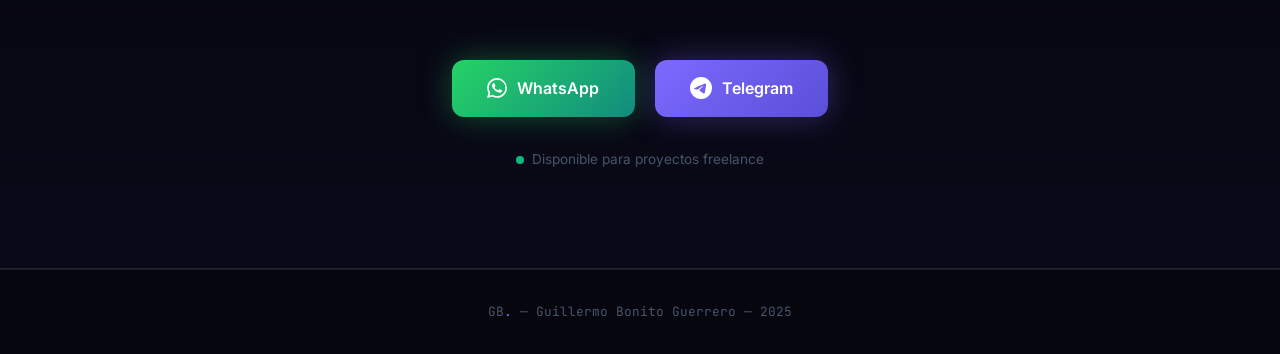
==== commit a307f4fd: "Rewrite SOFIAtrends section with real content from PDF presentation - Correct identity: extension of" ====
--- a/index.html
+++ b/index.html
@@ -1255,104 +1255,188 @@
 
   <!-- ── SOFIAtrends ──────────────────────────────────────────── -->
   <section id="sofiatrends" style="padding: 7rem 0 5rem; background: linear-gradient(180deg, #06060f 0%, #07091a 50%, #06060f 100%); position: relative; overflow: hidden;">
-    <!-- Grid background -->
     <div style="position:absolute;inset:0;background-image:linear-gradient(rgba(96,165,250,0.03) 1px,transparent 1px),linear-gradient(90deg,rgba(96,165,250,0.03) 1px,transparent 1px);background-size:40px 40px;pointer-events:none;"></div>
-    <!-- Blue glow -->
-    <div style="position:absolute;top:40%;left:20%;width:700px;height:500px;background:radial-gradient(ellipse,rgba(96,165,250,0.08) 0%,transparent 65%);pointer-events:none;transform:translate(-50%,-50%);"></div>
-    <!-- Sphere SVG (left side, like Canva slide) -->
-    <svg style="position:absolute;left:-60px;top:50%;transform:translateY(-50%);width:480px;height:480px;opacity:0.08;pointer-events:none;" viewBox="-1 -1 2 2" xmlns="http://www.w3.org/2000/svg">
+    <div style="position:absolute;top:30%;left:50%;transform:translate(-50%,-50%);width:900px;height:600px;background:radial-gradient(ellipse,rgba(96,165,250,0.07) 0%,transparent 65%);pointer-events:none;"></div>
+    <!-- Sphere SVG -->
+    <svg style="position:absolute;left:-80px;top:50%;transform:translateY(-50%);width:500px;height:500px;opacity:0.07;pointer-events:none;" viewBox="-1 -1 2 2" xmlns="http://www.w3.org/2000/svg">
       <g stroke="#60a5fa" stroke-width="0.013" fill="none">
         <ellipse cx="0" cy="0" rx="1" ry="0.28"/><ellipse cx="0" cy="0" rx="1" ry="0.52"/><ellipse cx="0" cy="0" rx="1" ry="0.72"/><ellipse cx="0" cy="0" rx="1" ry="0.88"/>
         <ellipse cx="0" cy="0" rx="0.28" ry="1" transform="rotate(90)"/><ellipse cx="0" cy="0" rx="0.52" ry="1" transform="rotate(90)"/><ellipse cx="0" cy="0" rx="0.72" ry="1" transform="rotate(90)"/><ellipse cx="0" cy="0" rx="0.88" ry="1" transform="rotate(90)"/>
         <ellipse cx="0" cy="0" rx="1" ry="0.38" transform="rotate(45)"/><ellipse cx="0" cy="0" rx="1" ry="0.38" transform="rotate(-45)"/>
-        <circle cx="0" cy="0" r="1"/>
-        <line x1="-1" y1="0" x2="1" y2="0"/><line x1="0" y1="-1" x2="0" y2="1"/>
+        <circle cx="0" cy="0" r="1"/><line x1="-1" y1="0" x2="1" y2="0"/><line x1="0" y1="-1" x2="0" y2="1"/>
         <line x1="-0.71" y1="-0.71" x2="0.71" y2="0.71"/><line x1="0.71" y1="-0.71" x2="-0.71" y2="0.71"/>
       </g>
-      <g fill="#60a5fa" opacity="0.9">
-        <circle cx="0" cy="-1" r="0.028"/><circle cx="0" cy="1" r="0.028"/>
-        <circle cx="-1" cy="0" r="0.028"/><circle cx="1" cy="0" r="0.028"/>
-        <circle cx="0.71" cy="-0.71" r="0.02"/><circle cx="-0.71" cy="-0.71" r="0.02"/>
-      </g>
+      <g fill="#60a5fa" opacity="0.9"><circle cx="0" cy="-1" r="0.028"/><circle cx="0" cy="1" r="0.028"/><circle cx="-1" cy="0" r="0.028"/><circle cx="1" cy="0" r="0.028"/></g>
     </svg>
 
     <div style="max-width:1200px;margin:0 auto;padding:0 1.5rem;position:relative;z-index:1;">
 
       <!-- HEADER -->
       <div class="fade-up" style="text-align:center;margin-bottom:3.5rem;">
+        <div style="font-size:0.75rem;font-weight:600;letter-spacing:0.12em;text-transform:uppercase;color:#6868a0;margin-bottom:1rem;">Presentamos...</div>
         <span style="display:inline-flex;align-items:center;gap:0.5rem;font-size:0.7rem;font-weight:700;letter-spacing:0.14em;text-transform:uppercase;color:#60a5fa;background:rgba(96,165,250,0.1);border:1px solid rgba(96,165,250,0.25);border-radius:100px;padding:0.4rem 1rem;margin-bottom:1.5rem;">
           <span style="width:6px;height:6px;border-radius:50%;background:#60a5fa;box-shadow:0 0 8px #60a5fa;animation:glow-pulse 2s ease infinite;flex-shrink:0;"></span>
-          Proyecto · VisualDrop Group 001
+          Extensión de SOFIA · VisualDrop Group 001
         </span>
-        <h2 style="font-size:clamp(3rem,6vw,5rem);font-weight:800;letter-spacing:-0.04em;line-height:1;margin-bottom:0.5rem;">
+        <h2 style="font-size:clamp(3rem,6vw,5rem);font-weight:800;letter-spacing:-0.04em;line-height:1;margin-bottom:1rem;">
           <span style="background:linear-gradient(135deg,#fff 0%,#93c5fd 45%,#3b82f6 100%);-webkit-background-clip:text;-webkit-text-fill-color:transparent;background-clip:text;">SOFIA</span><span style="font-style:italic;font-weight:300;font-family:Georgia,'Times New Roman',serif;color:#60a5fa;-webkit-text-fill-color:#60a5fa;font-size:0.55em;letter-spacing:0.03em;">trends</span>
         </h2>
-        <p style="font-size:1.15rem;color:#9090c0;max-width:580px;margin:1rem auto 0;line-height:1.6;">Ayudamos a <strong style="color:#e8e8f5;">potenciar el alcance de tu página web</strong> — visibilidad, captación y conversión automatizadas con IA.</p>
-      </div>
-
-      <!-- 3 TÉCNICAS -->
+        <p style="font-size:1.15rem;color:#9090c0;max-width:600px;margin:0 auto 2rem;line-height:1.6;">Ayudamos a <strong style="color:#e8e8f5;">potenciar el alcance de tu página web</strong> — detecta tendencias antes que tu competencia y publica contenido ganador en minutos.</p>
+        <!-- 3 pilares -->
+        <div style="display:flex;gap:1.5rem;justify-content:center;flex-wrap:wrap;">
+          <div style="display:flex;align-items:center;gap:0.5rem;color:#9090c0;font-size:0.9rem;"><span style="color:#60a5fa;font-size:1.1rem;">⚡</span> Aumenta tu eficiencia</div>
+          <div style="display:flex;align-items:center;gap:0.5rem;color:#9090c0;font-size:0.9rem;"><span style="color:#60a5fa;font-size:1.1rem;">✍️</span> Crea contenido ganador en minutos</div>
+          <div style="display:flex;align-items:center;gap:0.5rem;color:#9090c0;font-size:0.9rem;"><span style="color:#60a5fa;font-size:1.1rem;">🚀</span> Publica antes que tu competencia</div>
+        </div>
+      </div>
+
+      <!-- FLUJO 6 PASOS -->
       <div class="fade-up" style="margin-bottom:4rem;">
-        <div style="font-size:0.7rem;font-weight:700;letter-spacing:0.12em;text-transform:uppercase;color:#60a5fa;margin-bottom:0.5rem;text-align:center;">// nos enfocamos en tres técnicas</div>
-        <div style="display:grid;grid-template-columns:repeat(3,1fr);gap:1.5rem;margin-top:2rem;">
-
-          <!-- SEO & Visibilidad -->
-          <div style="background:rgba(10,14,30,0.8);border:1px solid rgba(96,165,250,0.2);border-radius:16px;padding:2rem;text-align:center;transition:border-color 0.2s;" onmouseover="this.style.borderColor='rgba(96,165,250,0.5)'" onmouseout="this.style.borderColor='rgba(96,165,250,0.2)'">
-            <div style="width:56px;height:56px;border-radius:14px;background:rgba(96,165,250,0.1);border:1px solid rgba(96,165,250,0.25);display:flex;align-items:center;justify-content:center;font-size:1.5rem;margin:0 auto 1.2rem;">🔍</div>
-            <div style="font-size:1rem;font-weight:700;color:#e8e8f5;margin-bottom:0.5rem;">SEO & Visibilidad</div>
-            <div style="font-size:0.8rem;color:#6868a0;line-height:1.7;">Posicionamiento orgánico, palabras clave, estructura técnica y contenido optimizado para que te encuentren primero.</div>
-            <div style="display:flex;flex-wrap:wrap;gap:0.3rem;justify-content:center;margin-top:1rem;">
-              <span style="font-size:0.6rem;background:rgba(96,165,250,0.1);color:#60a5fa;border-radius:4px;padding:0.2rem 0.5rem;">On-page SEO</span>
-              <span style="font-size:0.6rem;background:rgba(96,165,250,0.1);color:#60a5fa;border-radius:4px;padding:0.2rem 0.5rem;">Keywords</span>
-              <span style="font-size:0.6rem;background:rgba(96,165,250,0.1);color:#60a5fa;border-radius:4px;padding:0.2rem 0.5rem;">Link building</span>
-            </div>
-          </div>
-
-          <!-- Analítica & Conversión -->
-          <div style="background:rgba(10,14,30,0.8);border:1px solid rgba(96,165,250,0.35);border-radius:16px;padding:2rem;text-align:center;position:relative;box-shadow:0 0 40px rgba(96,165,250,0.08);">
-            <div style="position:absolute;top:-11px;left:50%;transform:translateX(-50%);font-size:0.6rem;font-weight:700;background:#3b82f6;color:#fff;padding:0.2rem 0.8rem;border-radius:100px;white-space:nowrap;">CORE</div>
-            <div style="width:56px;height:56px;border-radius:14px;background:rgba(96,165,250,0.15);border:1px solid rgba(96,165,250,0.4);display:flex;align-items:center;justify-content:center;font-size:1.5rem;margin:0 auto 1.2rem;">📈</div>
-            <div style="font-size:1rem;font-weight:700;color:#e8e8f5;margin-bottom:0.5rem;">Analítica & Conversión</div>
-            <div style="font-size:0.8rem;color:#6868a0;line-height:1.7;">Mide cada clic, cada sesión y cada lead. Dashboards automáticos que convierten datos en decisiones de venta.</div>
-            <div style="display:flex;flex-wrap:wrap;gap:0.3rem;justify-content:center;margin-top:1rem;">
-              <span style="font-size:0.6rem;background:rgba(96,165,250,0.12);color:#60a5fa;border-radius:4px;padding:0.2rem 0.5rem;">GA4</span>
-              <span style="font-size:0.6rem;background:rgba(96,165,250,0.12);color:#60a5fa;border-radius:4px;padding:0.2rem 0.5rem;">Embudos</span>
-              <span style="font-size:0.6rem;background:rgba(96,165,250,0.12);color:#60a5fa;border-radius:4px;padding:0.2rem 0.5rem;">Heatmaps</span>
-              <span style="font-size:0.6rem;background:rgba(96,165,250,0.12);color:#60a5fa;border-radius:4px;padding:0.2rem 0.5rem;">CRO</span>
-            </div>
-          </div>
-
-          <!-- Automatización de Contenido -->
-          <div style="background:rgba(10,14,30,0.8);border:1px solid rgba(96,165,250,0.2);border-radius:16px;padding:2rem;text-align:center;transition:border-color 0.2s;" onmouseover="this.style.borderColor='rgba(96,165,250,0.5)'" onmouseout="this.style.borderColor='rgba(96,165,250,0.2)'">
-            <div style="width:56px;height:56px;border-radius:14px;background:rgba(96,165,250,0.1);border:1px solid rgba(96,165,250,0.25);display:flex;align-items:center;justify-content:center;font-size:1.5rem;margin:0 auto 1.2rem;">🚀</div>
-            <div style="font-size:1rem;font-weight:700;color:#e8e8f5;margin-bottom:0.5rem;">Presencia & Captación</div>
-            <div style="font-size:0.8rem;color:#6868a0;line-height:1.7;">Automatiza la captación de leads, el seguimiento y el nurturing. De visita anónima a cliente identificado.</div>
-            <div style="display:flex;flex-wrap:wrap;gap:0.3rem;justify-content:center;margin-top:1rem;">
-              <span style="font-size:0.6rem;background:rgba(96,165,250,0.1);color:#60a5fa;border-radius:4px;padding:0.2rem 0.5rem;">Lead magnet</span>
-              <span style="font-size:0.6rem;background:rgba(96,165,250,0.1);color:#60a5fa;border-radius:4px;padding:0.2rem 0.5rem;">Email flows</span>
-              <span style="font-size:0.6rem;background:rgba(96,165,250,0.1);color:#60a5fa;border-radius:4px;padding:0.2rem 0.5rem;">CRM sync</span>
-            </div>
-          </div>
-
-        </div>
-      </div>
-
-      <!-- FLUJO n8n -->
+        <div style="font-size:0.7rem;font-weight:700;letter-spacing:0.12em;text-transform:uppercase;color:#60a5fa;margin-bottom:0.5rem;">// cómo funciona</div>
+        <h3 style="font-size:1.3rem;font-weight:700;color:#e8e8f5;margin-bottom:0.4rem;">De tu web al artículo publicado — de forma automática</h3>
+        <p style="font-size:0.85rem;color:#6868a0;margin-bottom:2rem;">Cada lunes, SOFIA trabaja. Tú publicas.</p>
+        <div style="display:grid;grid-template-columns:repeat(6,1fr);gap:0.75rem;">
+          <div style="background:rgba(10,14,30,0.9);border:1px solid rgba(96,165,250,0.2);border-radius:12px;padding:1.1rem 0.8rem;text-align:center;">
+            <div style="font-size:1.3rem;margin-bottom:0.5rem;">🔗</div>
+            <div style="font-size:0.7rem;font-weight:700;color:#60a5fa;letter-spacing:0.06em;text-transform:uppercase;margin-bottom:0.4rem;">Conexión</div>
+            <div style="font-size:0.7rem;color:#6868a0;line-height:1.5;">Lee tu web, detecta tu nicho y entiende tu audiencia</div>
+          </div>
+          <div style="background:rgba(10,14,30,0.9);border:1px solid rgba(96,165,250,0.2);border-radius:12px;padding:1.1rem 0.8rem;text-align:center;">
+            <div style="font-size:1.3rem;margin-bottom:0.5rem;">🧬</div>
+            <div style="font-size:0.7rem;font-weight:700;color:#60a5fa;letter-spacing:0.06em;text-transform:uppercase;margin-bottom:0.4rem;">Analiza</div>
+            <div style="font-size:0.7rem;color:#6868a0;line-height:1.5;">Construye el ADN de tu nicho y mapea tu competencia</div>
+          </div>
+          <div style="background:rgba(10,14,30,0.9);border:1px solid rgba(96,165,250,0.2);border-radius:12px;padding:1.1rem 0.8rem;text-align:center;">
+            <div style="font-size:1.3rem;margin-bottom:0.5rem;">🌐</div>
+            <div style="font-size:0.7rem;font-weight:700;color:#60a5fa;letter-spacing:0.06em;text-transform:uppercase;margin-bottom:0.4rem;">Escanea</div>
+            <div style="font-size:0.7rem;color:#6868a0;line-height:1.5;">Rastrea webs, redes, foros y noticias en tiempo real</div>
+          </div>
+          <div style="background:rgba(10,14,30,0.9);border:1px solid rgba(96,165,250,0.35);border-radius:12px;padding:1.1rem 0.8rem;text-align:center;box-shadow:0 0 20px rgba(96,165,250,0.1);">
+            <div style="font-size:1.3rem;margin-bottom:0.5rem;">🎯</div>
+            <div style="font-size:0.7rem;font-weight:700;color:#93c5fd;letter-spacing:0.06em;text-transform:uppercase;margin-bottom:0.4rem;">Decide</div>
+            <div style="font-size:0.7rem;color:#6868a0;line-height:1.5;">Rankea tendencias por impacto. Predice qué explotará</div>
+          </div>
+          <div style="background:rgba(10,14,30,0.9);border:1px solid rgba(96,165,250,0.2);border-radius:12px;padding:1.1rem 0.8rem;text-align:center;">
+            <div style="font-size:1.3rem;margin-bottom:0.5rem;">✍️</div>
+            <div style="font-size:0.7rem;font-weight:700;color:#60a5fa;letter-spacing:0.06em;text-transform:uppercase;margin-bottom:0.4rem;">Genera</div>
+            <div style="font-size:0.7rem;color:#6868a0;line-height:1.5;">Convierte tendencias en artículos listos para publicar</div>
+          </div>
+          <div style="background:rgba(10,14,30,0.9);border:1px solid rgba(52,211,153,0.3);border-radius:12px;padding:1.1rem 0.8rem;text-align:center;">
+            <div style="font-size:1.3rem;margin-bottom:0.5rem;">📬</div>
+            <div style="font-size:0.7rem;font-weight:700;color:#34d399;letter-spacing:0.06em;text-transform:uppercase;margin-bottom:0.4rem;">Entrega</div>
+            <div style="font-size:0.7rem;color:#6868a0;line-height:1.5;">Cada lunes en tu bandeja de entrada. SOFIA trabaja.</div>
+          </div>
+        </div>
+        <!-- workflow diagram -->
+        <div class="workflow" style="padding:1.5rem 0 0.5rem;flex-wrap:wrap;gap:0.4rem;">
+          <div class="wf-node wf-trigger"><div class="wf-icon">🔗</div><div class="wf-label">Conexión</div></div>
+          <div class="wf-arrow"></div>
+          <div class="wf-node wf-process"><div class="wf-icon">🧬</div><div class="wf-label">ADN Nicho</div></div>
+          <div class="wf-arrow"></div>
+          <div class="wf-node wf-api"><div class="wf-icon">🌐</div><div class="wf-label">Scraper</div></div>
+          <div class="wf-arrow"></div>
+          <div class="wf-node wf-api"><div class="wf-icon">📱</div><div class="wf-label">RRSS</div></div>
+          <div class="wf-arrow"></div>
+          <div class="wf-node wf-process"><div class="wf-icon">🎯</div><div class="wf-label">Ranker IA</div></div>
+          <div class="wf-arrow"></div>
+          <div class="wf-node wf-process"><div class="wf-icon">✍️</div><div class="wf-label">Generador</div></div>
+          <div class="wf-arrow"></div>
+          <div class="wf-node wf-process"><div class="wf-icon">🔍</div><div class="wf-label">SEO Score</div></div>
+          <div class="wf-arrow"></div>
+          <div class="wf-node wf-output"><div class="wf-icon">📬</div><div class="wf-label">Gmail</div></div>
+        </div>
+      </div>
+
+      <!-- 13 AGENTES -->
       <div class="fade-up" style="margin-bottom:4rem;">
-        <div style="font-size:0.7rem;font-weight:700;letter-spacing:0.12em;text-transform:uppercase;color:#60a5fa;margin-bottom:0.5rem;">// flujo automatizado</div>
-        <h3 style="font-size:1.3rem;font-weight:700;color:#e8e8f5;margin-bottom:1.5rem;">De visitante desconocido a oportunidad cualificada</h3>
-        <div class="workflow" style="padding:0.4rem 0;flex-wrap:wrap;gap:0.5rem;">
-          <div class="wf-node wf-trigger"><div class="wf-icon">🌐</div><div class="wf-label">Visita web</div></div>
-          <div class="wf-arrow"></div>
-          <div class="wf-node wf-api"><div class="wf-icon">📊</div><div class="wf-label">GA4 + Pixel</div></div>
-          <div class="wf-arrow"></div>
-          <div class="wf-node wf-process"><div class="wf-icon">🤖</div><div class="wf-label">IA Clasifica</div></div>
-          <div class="wf-arrow"></div>
-          <div class="wf-node wf-crm"><div class="wf-icon">🎯</div><div class="wf-label">Lead score</div></div>
-          <div class="wf-arrow"></div>
-          <div class="wf-node wf-storage"><div class="wf-icon">📨</div><div class="wf-label">Email flow</div></div>
-          <div class="wf-arrow"></div>
-          <div class="wf-node wf-output"><div class="wf-icon">💼</div><div class="wf-label">CRM</div></div>
-        </div>
+        <div style="font-size:0.7rem;font-weight:700;letter-spacing:0.12em;text-transform:uppercase;color:#60a5fa;margin-bottom:0.5rem;">// equipo de 13 agentes</div>
+        <h3 style="font-size:1.3rem;font-weight:700;color:#e8e8f5;margin-bottom:2rem;">Tres formaciones trabajando en paralelo</h3>
+        <div style="display:grid;grid-template-columns:repeat(3,1fr);gap:1.25rem;">
+
+          <!-- ENTRADA -->
+          <div style="background:rgba(10,14,30,0.7);border:1px solid rgba(96,165,250,0.18);border-radius:14px;padding:1.4rem;">
+            <div style="font-size:0.65rem;font-weight:700;letter-spacing:0.1em;text-transform:uppercase;color:#60a5fa;margin-bottom:1rem;padding-bottom:0.6rem;border-bottom:1px solid rgba(96,165,250,0.12);">⬡ Formación de Entrada</div>
+            <div style="display:flex;flex-direction:column;gap:0.6rem;">
+              <div style="display:flex;gap:0.6rem;align-items:flex-start;"><span style="color:#60a5fa;flex-shrink:0;margin-top:0.1rem;">·</span><div><div style="font-size:0.8rem;font-weight:600;color:#e8e8f5;">Agente Conector</div><div style="font-size:0.72rem;color:#6868a0;">Vincula tus webs, lee contenido y construye perfil por sitio</div></div></div>
+              <div style="display:flex;gap:0.6rem;align-items:flex-start;"><span style="color:#60a5fa;flex-shrink:0;margin-top:0.1rem;">·</span><div><div style="font-size:0.8rem;font-weight:600;color:#e8e8f5;">Agente Analista de Nicho</div><div style="font-size:0.72rem;color:#6868a0;">Detecta categorías, audiencia y competidores automáticamente</div></div></div>
+              <div style="display:flex;gap:0.6rem;align-items:flex-start;"><span style="color:#60a5fa;flex-shrink:0;margin-top:0.1rem;">·</span><div><div style="font-size:0.8rem;font-weight:600;color:#e8e8f5;">Agente Scraper Web</div><div style="font-size:0.72rem;color:#6868a0;">Rastrea blogs, foros, competencia y Google Trends en tiempo real</div></div></div>
+              <div style="display:flex;gap:0.6rem;align-items:flex-start;"><span style="color:#60a5fa;flex-shrink:0;margin-top:0.1rem;">·</span><div><div style="font-size:0.8rem;font-weight:600;color:#e8e8f5;">Agente Scraper de RRSS</div><div style="font-size:0.72rem;color:#6868a0;">Monitoriza TikTok, X, Instagram, YouTube y LinkedIn por idioma y región</div></div></div>
+            </div>
+          </div>
+
+          <!-- INTELIGENCIA -->
+          <div style="background:rgba(10,14,30,0.7);border:1px solid rgba(96,165,250,0.18);border-radius:14px;padding:1.4rem;">
+            <div style="font-size:0.65rem;font-weight:700;letter-spacing:0.1em;text-transform:uppercase;color:#60a5fa;margin-bottom:1rem;padding-bottom:0.6rem;border-bottom:1px solid rgba(96,165,250,0.12);">⬡ Formación de Inteligencia</div>
+            <div style="display:flex;flex-direction:column;gap:0.6rem;">
+              <div style="display:flex;gap:0.6rem;align-items:flex-start;"><span style="color:#60a5fa;flex-shrink:0;margin-top:0.1rem;">·</span><div><div style="font-size:0.8rem;font-weight:600;color:#e8e8f5;">Agente Ranker</div><div style="font-size:0.72rem;color:#6868a0;">Puntúa tendencias por volumen, velocidad y saturación</div></div></div>
+              <div style="display:flex;gap:0.6rem;align-items:flex-start;"><span style="color:#60a5fa;flex-shrink:0;margin-top:0.1rem;">·</span><div><div style="font-size:0.8rem;font-weight:600;color:#e8e8f5;">Agente Vigilante</div><div style="font-size:0.72rem;color:#6868a0;">Monitoriza tendencias no maduras y alerta cuando explotan</div></div></div>
+              <div style="display:flex;gap:0.6rem;align-items:flex-start;"><span style="color:#60a5fa;flex-shrink:0;margin-top:0.1rem;">·</span><div><div style="font-size:0.8rem;font-weight:600;color:#e8e8f5;">Agente de Idioma y Región</div><div style="font-size:0.72rem;color:#6868a0;">Filtra por idioma y geografía — España no es México ni Argentina</div></div></div>
+            </div>
+          </div>
+
+          <!-- CREACIÓN -->
+          <div style="background:rgba(10,14,30,0.7);border:1px solid rgba(96,165,250,0.18);border-radius:14px;padding:1.4rem;">
+            <div style="font-size:0.65rem;font-weight:700;letter-spacing:0.1em;text-transform:uppercase;color:#60a5fa;margin-bottom:1rem;padding-bottom:0.6rem;border-bottom:1px solid rgba(96,165,250,0.12);">⬡ Formación de Creación</div>
+            <div style="display:flex;flex-direction:column;gap:0.6rem;">
+              <div style="display:flex;gap:0.6rem;align-items:flex-start;"><span style="color:#60a5fa;flex-shrink:0;margin-top:0.1rem;">·</span><div><div style="font-size:0.8rem;font-weight:600;color:#e8e8f5;">Agente de Ángulos</div><div style="font-size:0.72rem;color:#6868a0;">Sugiere títulos ganadores, formato ideal y keywords long tail</div></div></div>
+              <div style="display:flex;gap:0.6rem;align-items:flex-start;"><span style="color:#60a5fa;flex-shrink:0;margin-top:0.1rem;">·</span><div><div style="font-size:0.8rem;font-weight:600;color:#e8e8f5;">Agente Generador</div><div style="font-size:0.72rem;color:#6868a0;">Crea el artículo completo con SEO optimizado y tono de marca</div></div></div>
+              <div style="display:flex;gap:0.6rem;align-items:flex-start;"><span style="color:#60a5fa;flex-shrink:0;margin-top:0.1rem;">·</span><div><div style="font-size:0.8rem;font-weight:600;color:#e8e8f5;">IA Auditora de Estilo</div><div style="font-size:0.72rem;color:#6868a0;">Aprende tu voz editorial. Cada artículo se parece más a ti</div></div></div>
+              <div style="display:flex;gap:0.6rem;align-items:flex-start;"><span style="color:#60a5fa;flex-shrink:0;margin-top:0.1rem;">·</span><div><div style="font-size:0.8rem;font-weight:600;color:#e8e8f5;">Agente Optimizador SEO</div><div style="font-size:0.72rem;color:#6868a0;">Score SEO en tiempo real frente a los mejores artículos del nicho</div></div></div>
+              <div style="display:flex;gap:0.6rem;align-items:flex-start;"><span style="color:#60a5fa;flex-shrink:0;margin-top:0.1rem;">·</span><div><div style="font-size:0.8rem;font-weight:600;color:#e8e8f5;">Agente Calendario</div><div style="font-size:0.72rem;color:#6868a0;">Calcula la fecha y hora óptima de publicación por tendencia</div></div></div>
+            </div>
+          </div>
+
+        </div>
+      </div>
+
+      <!-- RESULTADOS + PLANES -->
+      <div style="display:grid;grid-template-columns:1fr 1fr;gap:3rem;margin-bottom:3rem;" class="fade-up">
+
+        <!-- Resultados -->
+        <div>
+          <div style="font-size:0.7rem;font-weight:700;letter-spacing:0.12em;text-transform:uppercase;color:#60a5fa;margin-bottom:0.5rem;">// resultados reales</div>
+          <h3 style="font-size:1.3rem;font-weight:700;color:#e8e8f5;margin-bottom:1.5rem;">El sistema mejora semana tras semana</h3>
+          <div style="display:flex;flex-direction:column;gap:1rem;">
+            <div style="background:rgba(10,14,30,0.7);border:1px solid rgba(96,165,250,0.15);border-radius:12px;padding:1.1rem 1.25rem;display:flex;align-items:center;gap:1.2rem;">
+              <div style="font-size:2rem;font-weight:800;color:#60a5fa;line-height:1;flex-shrink:0;">+47%</div>
+              <div><div style="font-size:0.85rem;font-weight:600;color:#e8e8f5;">Tráfico orgánico</div><div style="font-size:0.75rem;color:#6868a0;">Más visibilidad en buscadores</div></div>
+            </div>
+            <div style="background:rgba(10,14,30,0.7);border:1px solid rgba(96,165,250,0.15);border-radius:12px;padding:1.1rem 1.25rem;display:flex;align-items:center;gap:1.2rem;">
+              <div style="font-size:2rem;font-weight:800;color:#60a5fa;line-height:1;flex-shrink:0;">3x</div>
+              <div><div style="font-size:0.85rem;font-weight:600;color:#e8e8f5;">Más artículos publicados</div><div style="font-size:0.75rem;color:#6868a0;">Con el mismo esfuerzo de siempre</div></div>
+            </div>
+            <div style="background:rgba(10,14,30,0.7);border:1px solid rgba(96,165,250,0.15);border-radius:12px;padding:1.1rem 1.25rem;display:flex;align-items:center;gap:1.2rem;">
+              <div style="font-size:2rem;font-weight:800;color:#34d399;line-height:1;flex-shrink:0;">-80%</div>
+              <div><div style="font-size:0.85rem;font-weight:600;color:#e8e8f5;">Tiempo de investigación</div><div style="font-size:0.75rem;color:#6868a0;">SOFIA rastrea, tú creas</div></div>
+            </div>
+          </div>
+        </div>
+
+        <!-- Planes -->
+        <div>
+          <div style="font-size:0.7rem;font-weight:700;letter-spacing:0.12em;text-transform:uppercase;color:#60a5fa;margin-bottom:0.5rem;">// planes</div>
+          <h3 style="font-size:1.3rem;font-weight:700;color:#e8e8f5;margin-bottom:1.5rem;">Empieza con lo que necesitas</h3>
+          <div style="display:flex;flex-direction:column;gap:0.6rem;">
+            <div style="background:rgba(10,14,30,0.7);border:1px solid rgba(255,255,255,0.07);border-radius:10px;padding:0.85rem 1rem;display:flex;justify-content:space-between;align-items:center;">
+              <div><div style="font-size:0.8rem;font-weight:700;color:#e8e8f5;">Starter</div><div style="font-size:0.7rem;color:#6868a0;">4 artículos/mes · 1 web · Autopilot</div></div>
+              <div style="font-size:1rem;font-weight:800;color:#60a5fa;">29€<span style="font-size:0.7rem;font-weight:400;color:#6868a0;">/mes</span></div>
+            </div>
+            <div style="background:rgba(96,165,250,0.07);border:1px solid rgba(96,165,250,0.35);border-radius:10px;padding:0.85rem 1rem;display:flex;justify-content:space-between;align-items:center;position:relative;">
+              <div style="position:absolute;top:-9px;right:12px;font-size:0.55rem;font-weight:700;background:#3b82f6;color:#fff;padding:0.15rem 0.6rem;border-radius:100px;">POPULAR</div>
+              <div><div style="font-size:0.8rem;font-weight:700;color:#e8e8f5;">Pro</div><div style="font-size:0.7rem;color:#6868a0;">12 artículos/mes · 3 webs · Scraper RRSS · Calendario</div></div>
+              <div style="font-size:1rem;font-weight:800;color:#60a5fa;">79€<span style="font-size:0.7rem;font-weight:400;color:#6868a0;">/mes</span></div>
+            </div>
+            <div style="background:rgba(10,14,30,0.7);border:1px solid rgba(255,255,255,0.07);border-radius:10px;padding:0.85rem 1rem;display:flex;justify-content:space-between;align-items:center;">
+              <div><div style="font-size:0.8rem;font-weight:700;color:#e8e8f5;">Agency</div><div style="font-size:0.7rem;color:#6868a0;">30 artículos/mes · Ilimitados · 13 agentes activos</div></div>
+              <div style="font-size:1rem;font-weight:800;color:#60a5fa;">199€<span style="font-size:0.7rem;font-weight:400;color:#6868a0;">/mes</span></div>
+            </div>
+            <div style="background:rgba(10,14,30,0.7);border:1px solid rgba(255,255,255,0.07);border-radius:10px;padding:0.85rem 1rem;display:flex;justify-content:space-between;align-items:center;">
+              <div><div style="font-size:0.8rem;font-weight:700;color:#e8e8f5;">Enterprise</div><div style="font-size:0.7rem;color:#6868a0;">Ilimitado · API + SLA + Onboarding de equipo</div></div>
+              <div style="font-size:1rem;font-weight:800;color:#60a5fa;">499€+<span style="font-size:0.7rem;font-weight:400;color:#6868a0;">/mes</span></div>
+            </div>
+          </div>
+        </div>
+
       </div>
 
       <!-- CTA -->
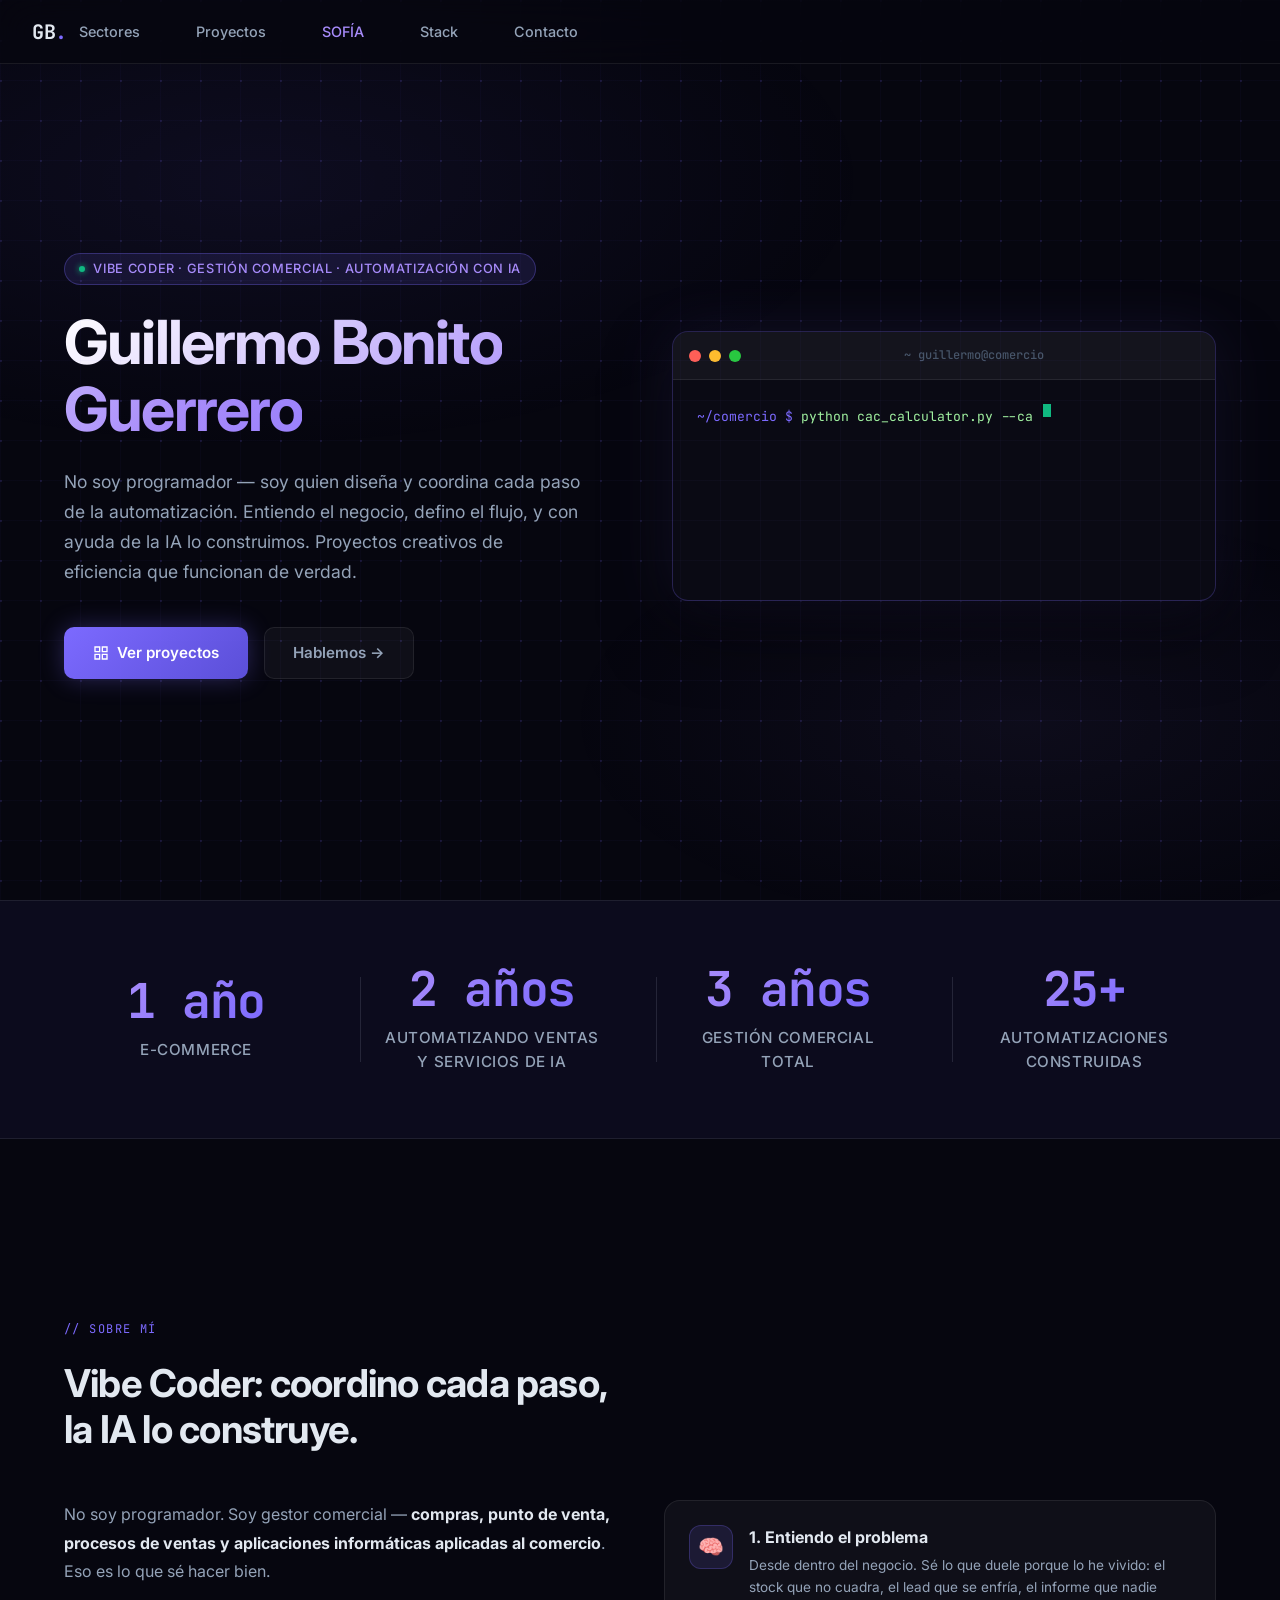
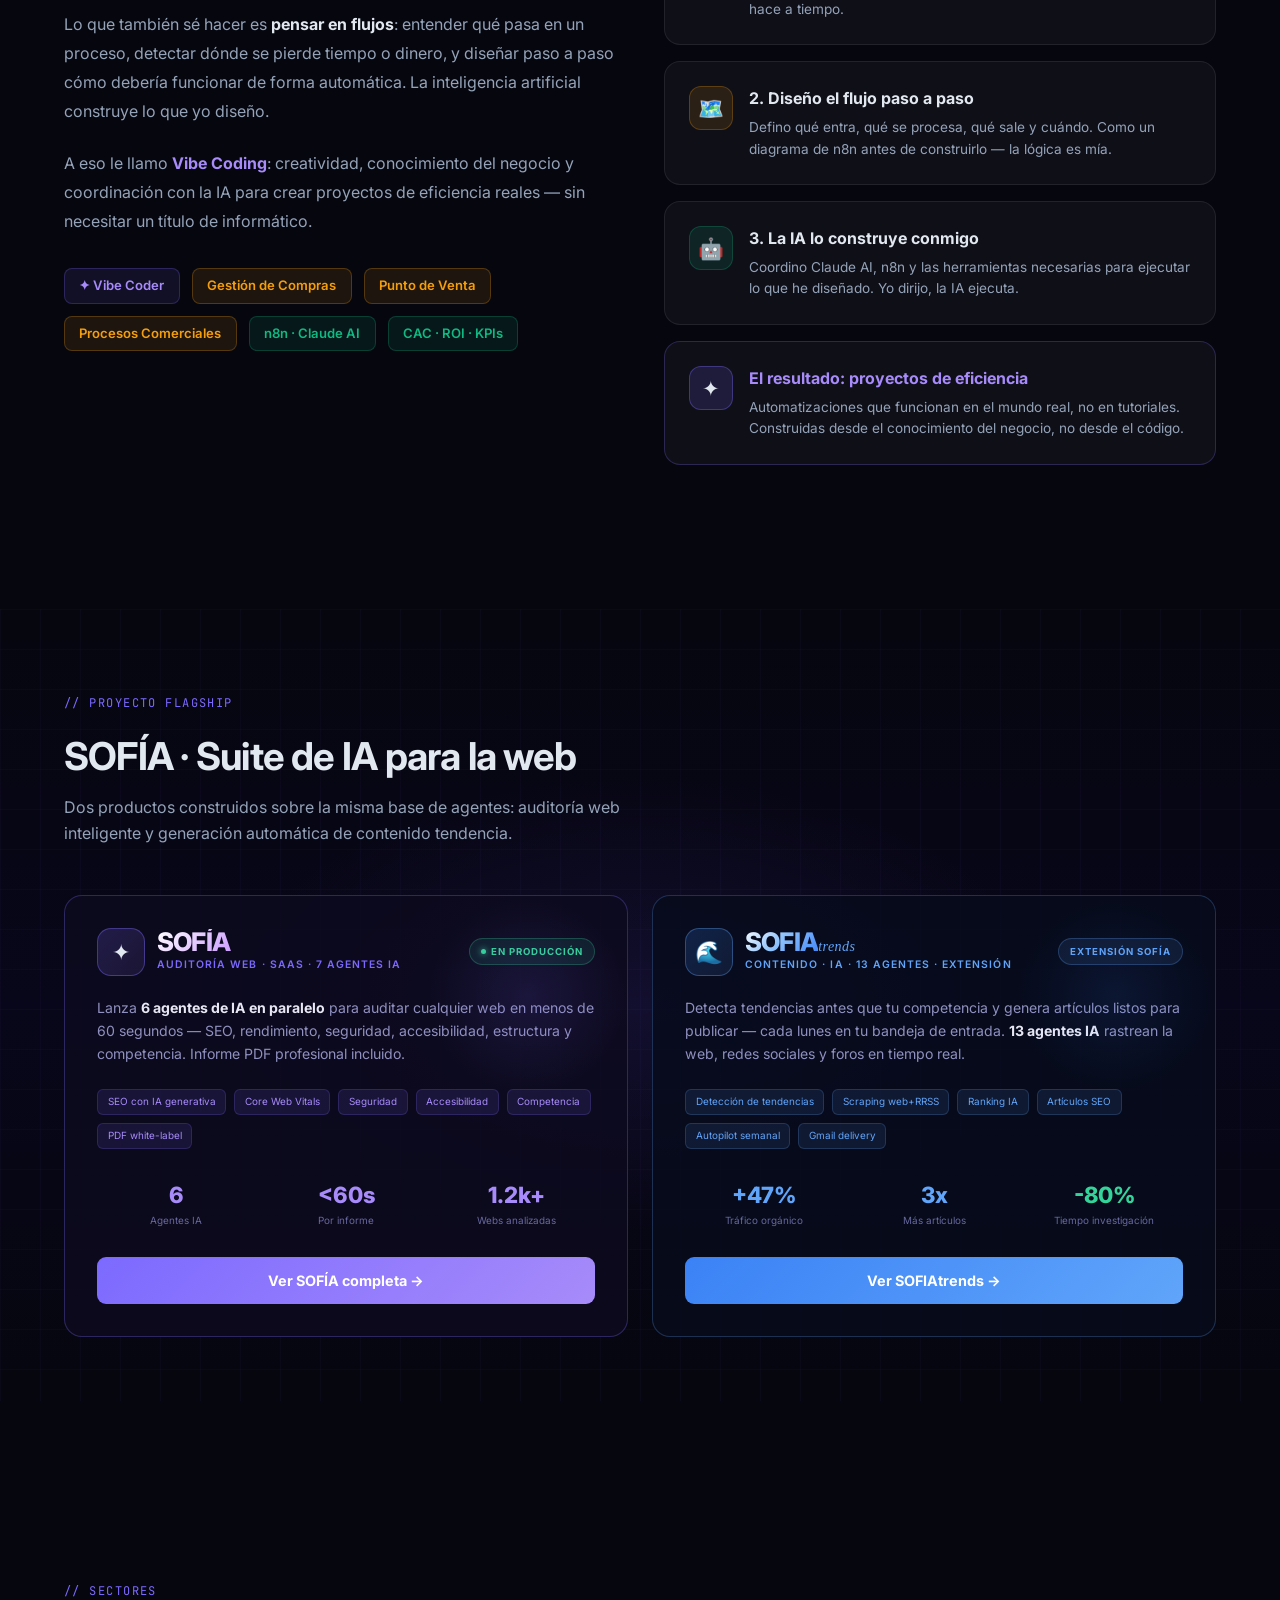
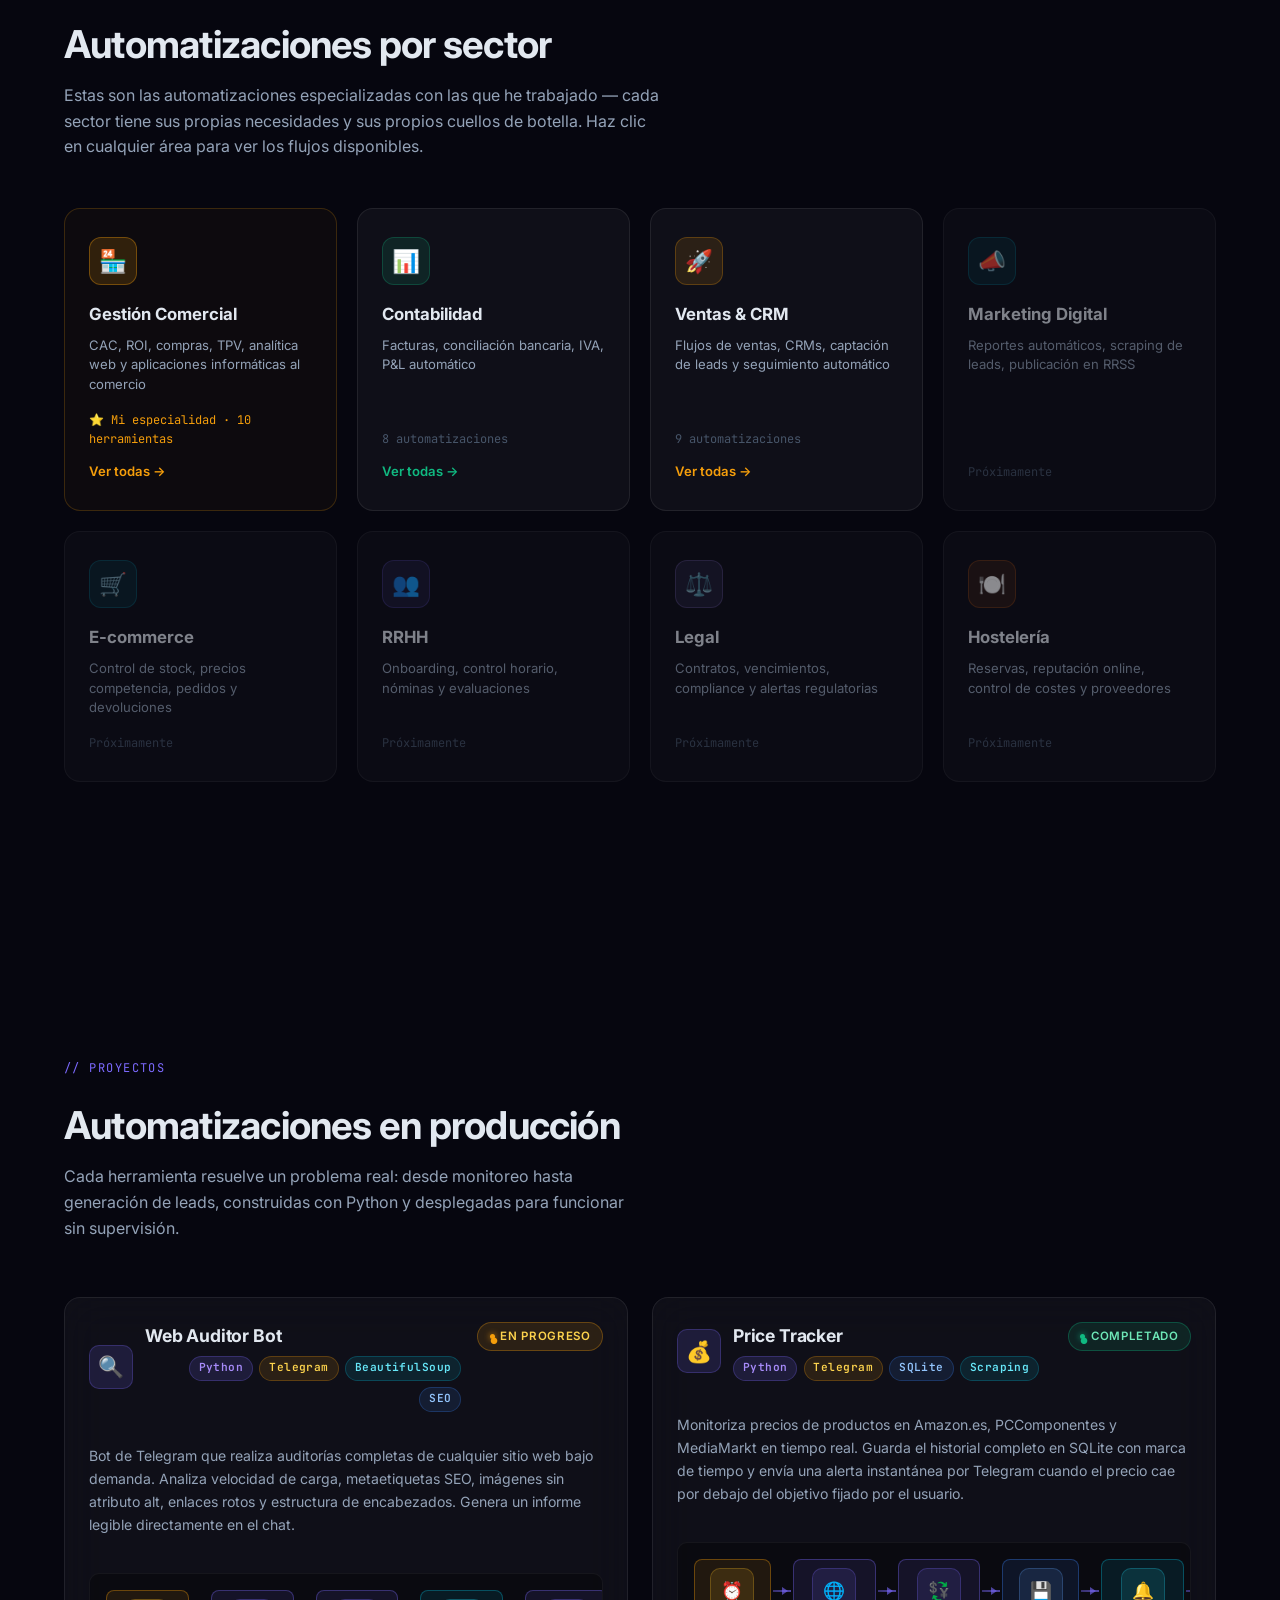
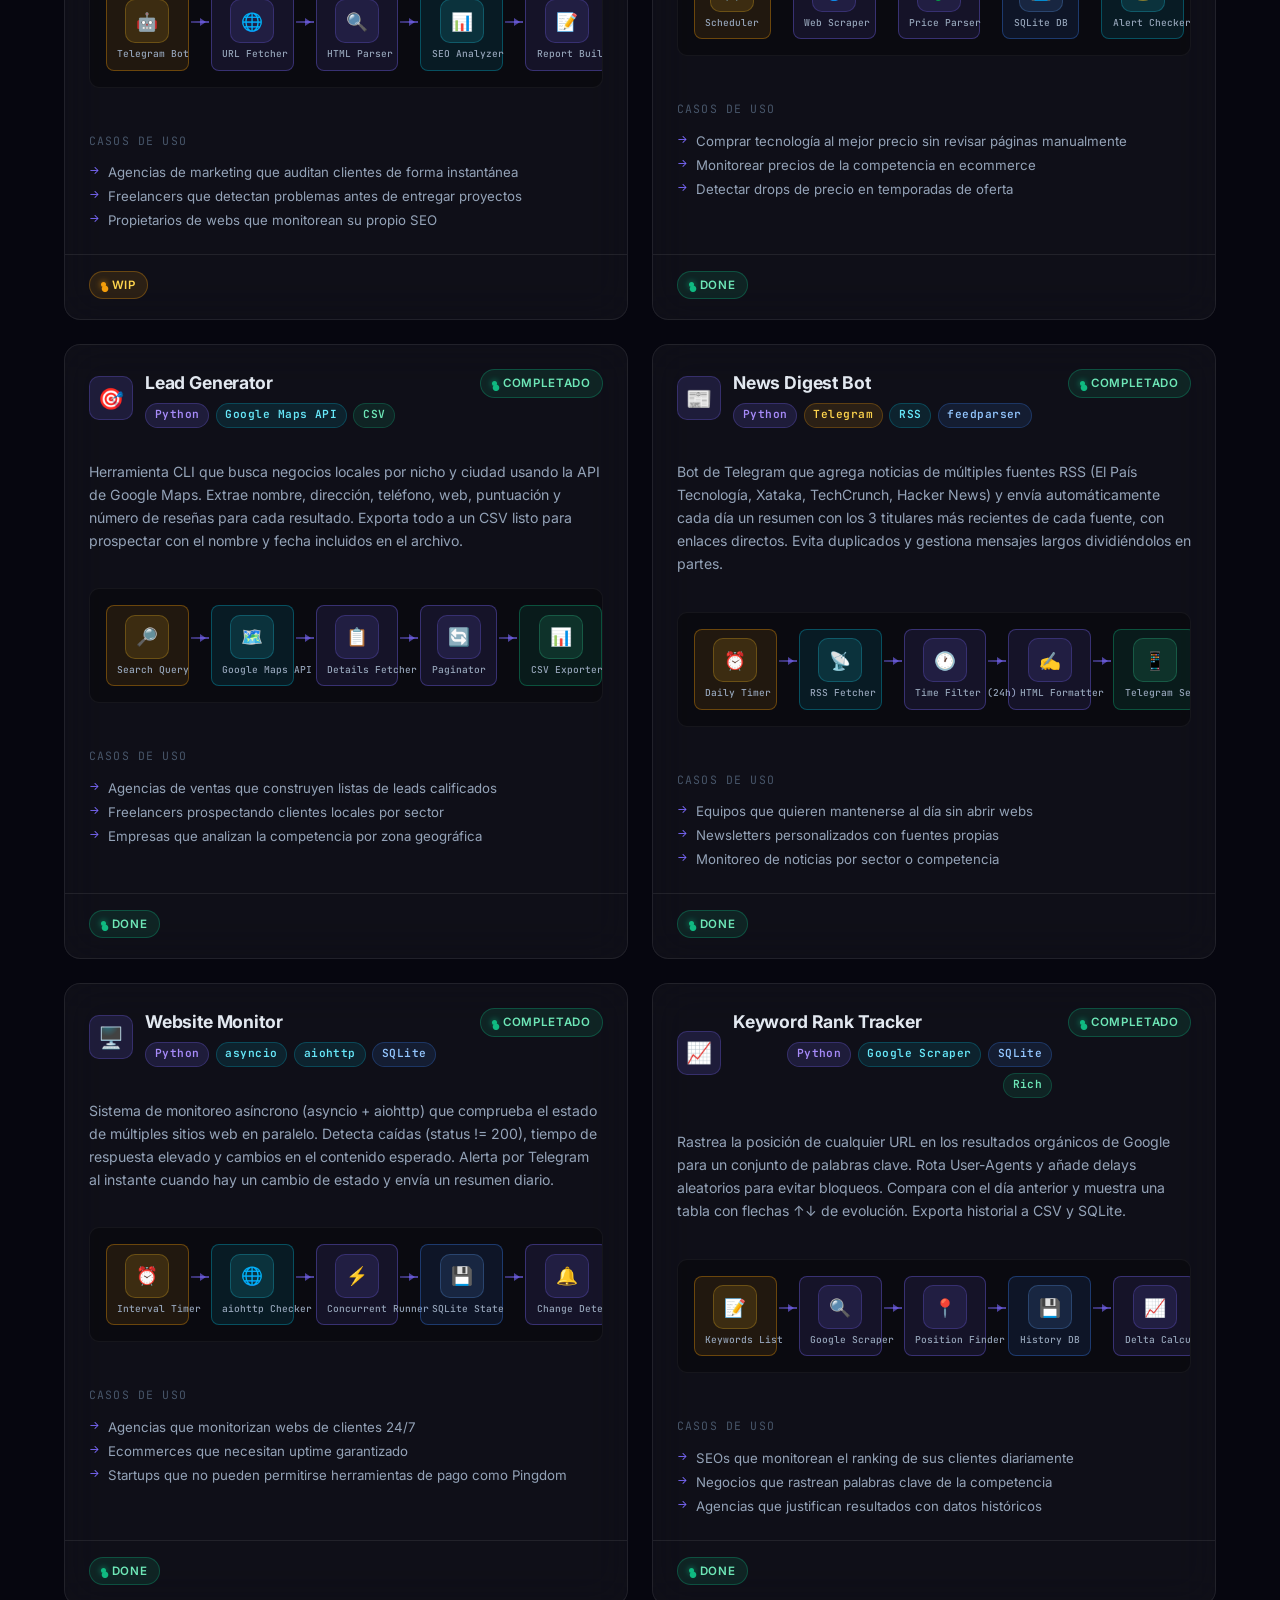
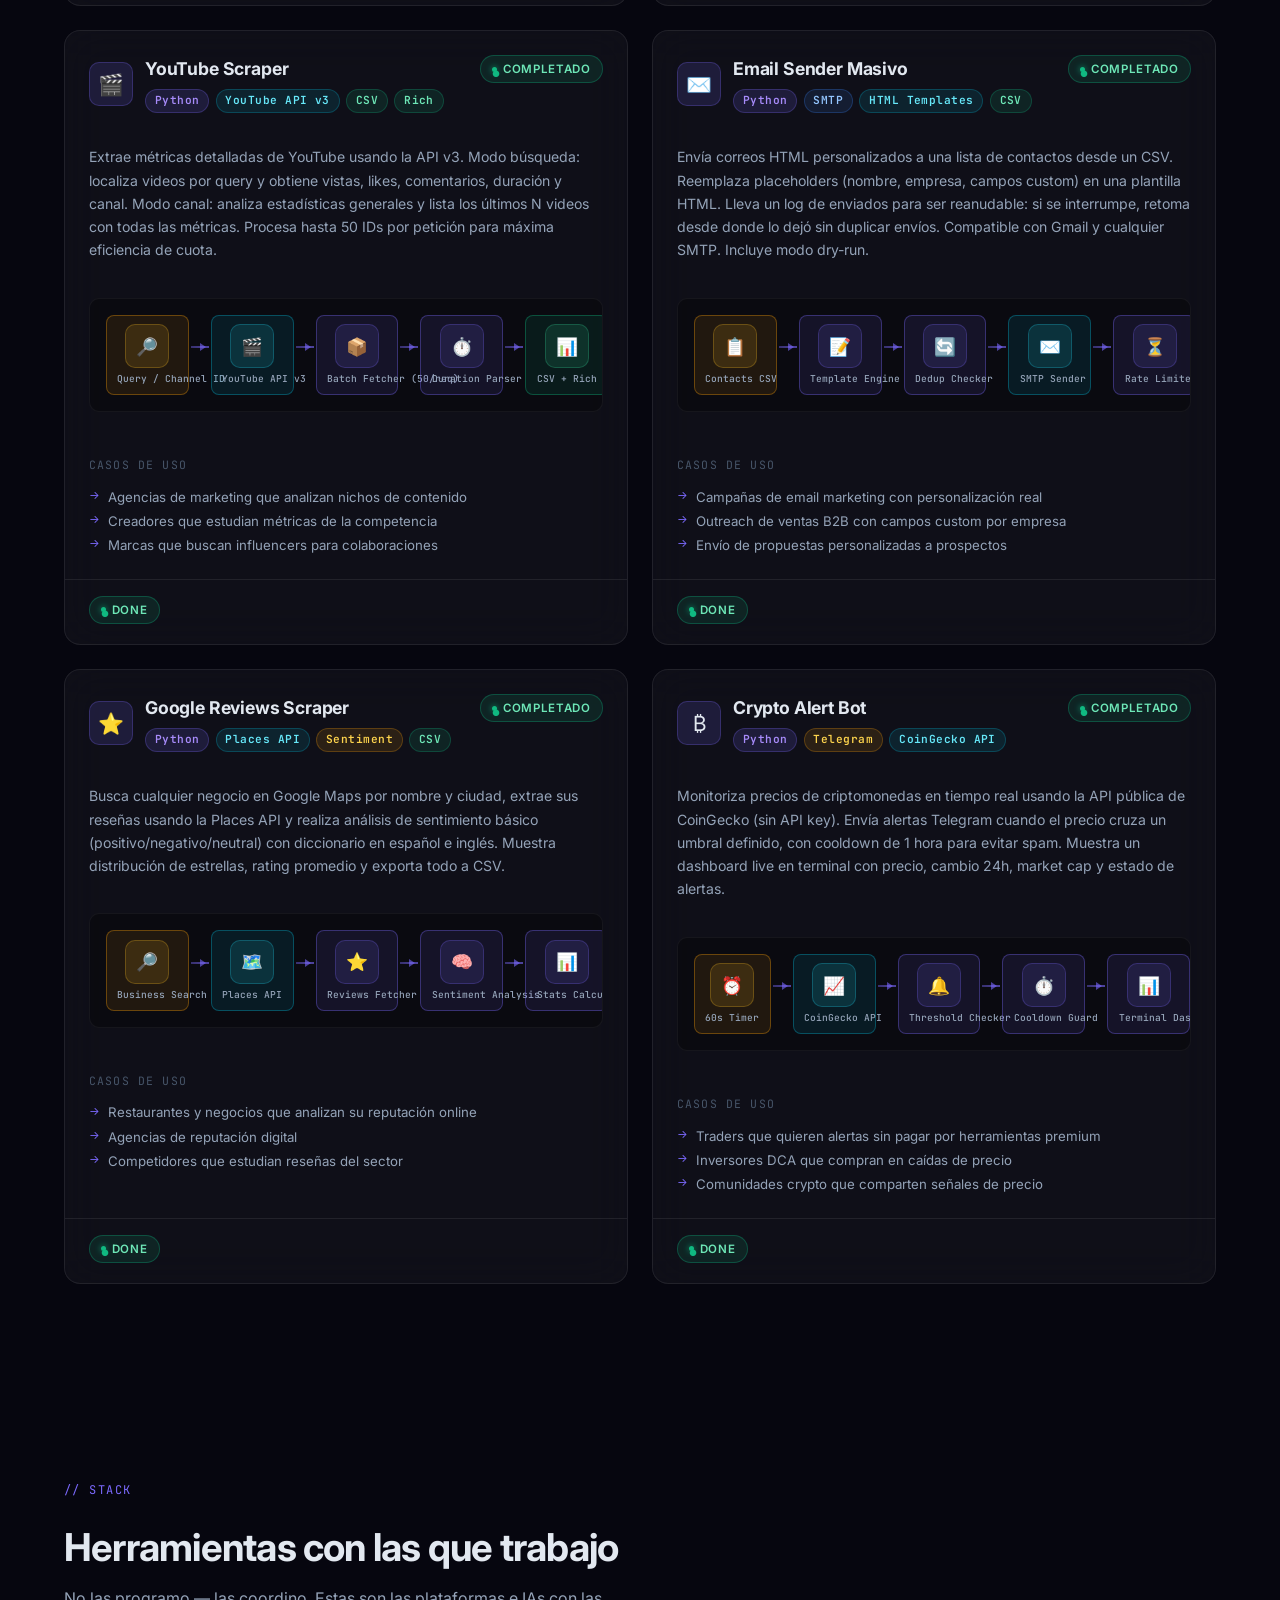
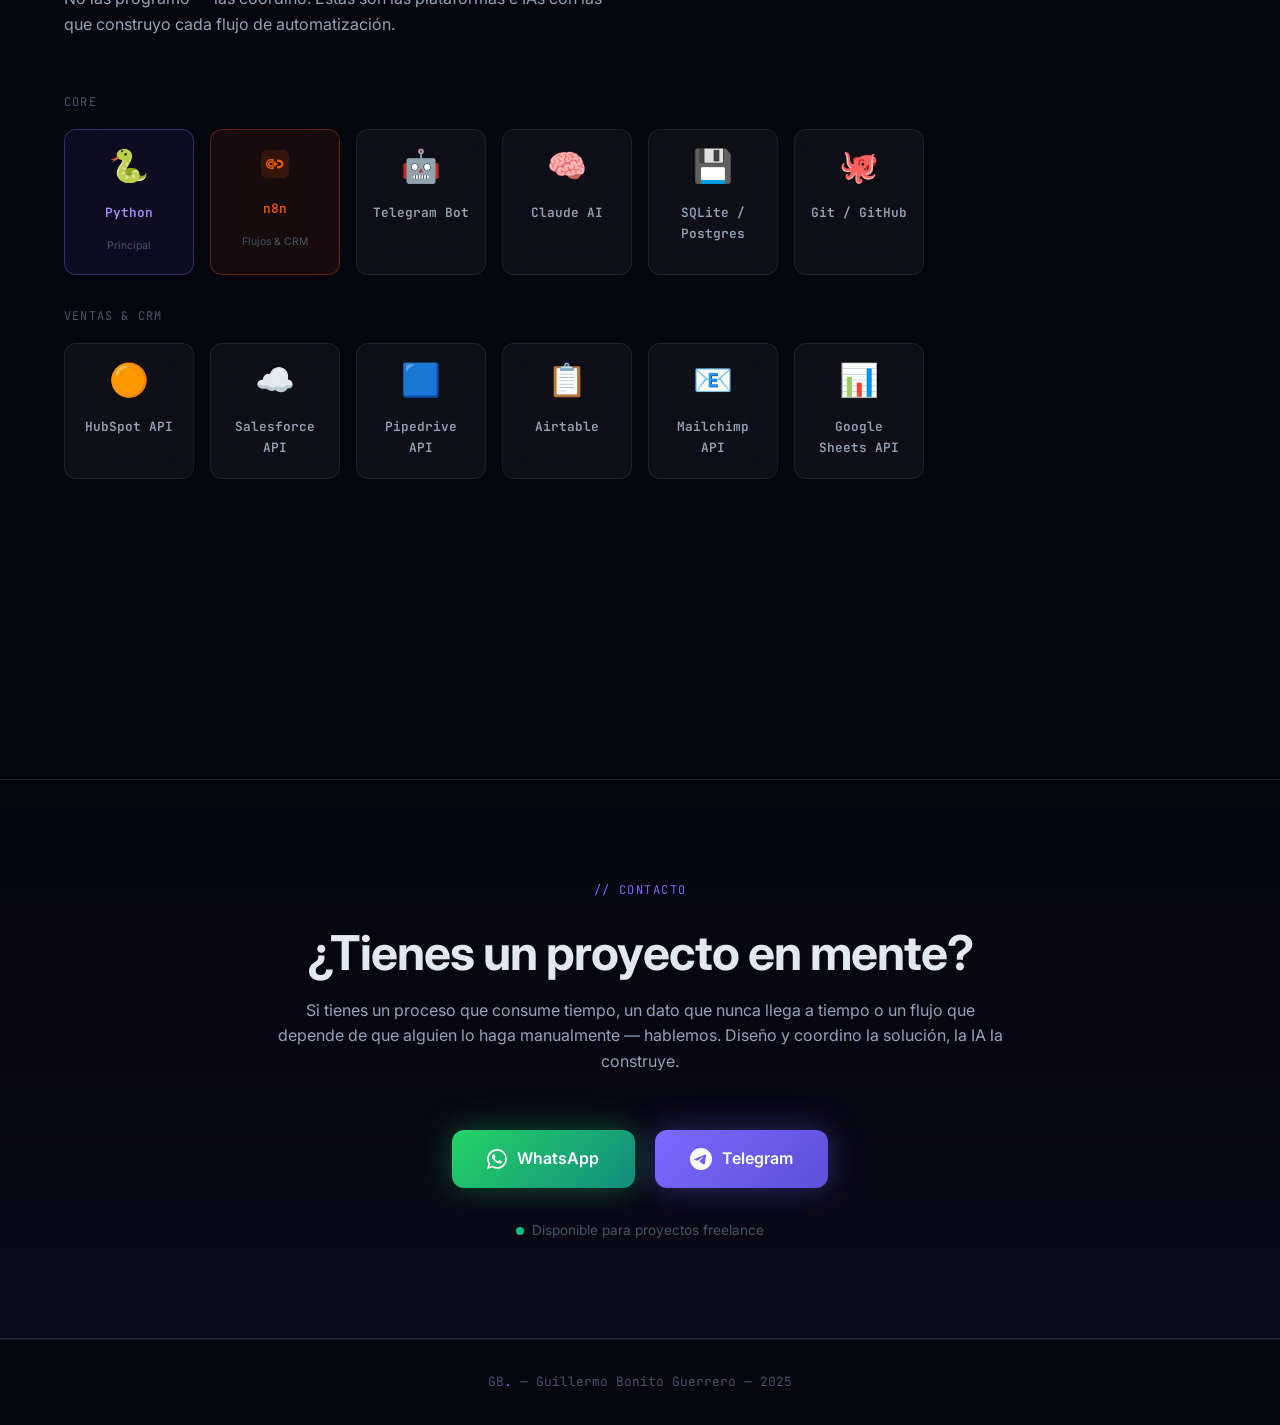
==== commit 5760f64b: "Add sofia.html standalone page (SOFIA + SOFIAtrends) and update index.html - Create sofia.html: full" ====
--- a/index.html
+++ b/index.html
@@ -1,4 +1,4 @@
-<!DOCTYPE html>
+﻿<!DOCTYPE html>
 <html lang="es">
 <head>
   <meta charset="UTF-8" />
@@ -832,21 +832,10 @@
       /* FOOTER */
       footer { font-size: 0.7rem; padding: 1.5rem 1rem; }
 
-      /* SOFIA section interno */
-      #sofia > div { padding: 0 1rem !important; }
-      #sofia h2[style] { font-size: clamp(2.5rem, 12vw, 4rem) !important; }
-      #sofia div[style*="display:grid;grid-template-columns:1fr 1fr"] {
+      /* SOFIA cards — stack en móvil */
+      #sofia div[style*="grid-template-columns:1fr 1fr"] {
         grid-template-columns: 1fr !important;
-        gap: 2rem !important;
-      }
-      /* SOFIA suite+workflow 2 col */
-      #sofia div[style*="display:grid;grid-template-columns:1fr 1fr;gap:3rem"] {
-        grid-template-columns: 1fr !important;
-      }
-      /* SOFIA pricing — 2 cols en móvil */
-      #sofia div[style*="grid-template-columns:repeat(4"] {
-        grid-template-columns: repeat(2, 1fr) !important;
-        gap: 0.75rem !important;
+        gap: 1.25rem !important;
       }
     }
 
@@ -866,7 +855,7 @@
     <div class="nav-links">
       <a href="#sectores">Sectores</a>
       <a href="#proyectos">Proyectos</a>
-      <a href="#sofiatrends" style="color:#60a5fa;">SOFIAtrends</a>
+      <a href="sofia.html" style="color:#a78bfa;">SOFÍA</a>
       <a href="#stack">Stack</a>
       <a href="#contacto">Contacto</a>
     </div>
@@ -994,460 +983,79 @@
   </section>
 
   <!-- PROJECTS -->
-  <!-- ── SOFÍA FLAGSHIP ──────────────────────────────────────── -->
-  <section id="sofia" style="padding: 7rem 0 5rem; background: linear-gradient(180deg, #06060f 0%, #08061a 40%, #06060f 100%); position: relative; overflow: hidden;">
-    <div style="position:absolute;top:30%;left:50%;transform:translate(-50%,-50%);width:1100px;height:700px;background:radial-gradient(ellipse,rgba(124,106,255,0.1) 0%,transparent 65%);pointer-events:none;"></div>
-    <div style="position:absolute;inset:0;background-image:linear-gradient(rgba(124,106,255,0.035) 1px,transparent 1px),linear-gradient(90deg,rgba(124,106,255,0.035) 1px,transparent 1px);background-size:40px 40px;pointer-events:none;"></div>
+  <!-- ── SOFÍA FLAGSHIP CARD ──────────────────────────────────── -->
+  <section id="sofia" style="padding: 5rem 0 4rem; background: linear-gradient(180deg, #06060f 0%, #08061a 50%, #06060f 100%); position: relative; overflow: hidden;">
+    <div style="position:absolute;top:50%;left:50%;transform:translate(-50%,-50%);width:900px;height:500px;background:radial-gradient(ellipse,rgba(124,106,255,0.09) 0%,transparent 65%);pointer-events:none;"></div>
+    <div style="position:absolute;inset:0;background-image:linear-gradient(rgba(124,106,255,0.03) 1px,transparent 1px),linear-gradient(90deg,rgba(124,106,255,0.03) 1px,transparent 1px);background-size:40px 40px;pointer-events:none;"></div>
 
     <div style="max-width:1200px;margin:0 auto;padding:0 1.5rem;position:relative;z-index:1;">
-
-      <!-- ── HEADER ── -->
-      <div class="fade-up" style="margin-bottom:3rem;">
-        <span style="display:inline-flex;align-items:center;gap:0.5rem;font-size:0.7rem;font-weight:700;letter-spacing:0.14em;text-transform:uppercase;color:#a78bfa;background:rgba(124,106,255,0.12);border:1px solid rgba(124,106,255,0.3);border-radius:100px;padding:0.4rem 1rem;margin-bottom:1.5rem;">
-          <span style="width:6px;height:6px;border-radius:50%;background:#34d399;box-shadow:0 0 8px #34d399;animation:glow-pulse 2s ease infinite;flex-shrink:0;"></span>
-          Proyecto Flagship · En Producción · 1.200+ webs analizadas
-        </span>
-        <div style="display:grid;grid-template-columns:1fr 1fr;gap:4rem;align-items:center;">
-          <div>
-            <div style="font-size:0.75rem;font-weight:600;letter-spacing:0.1em;text-transform:uppercase;color:#7c6aff;margin-bottom:0.75rem;">SaaS · IA Generativa · Auditoría Web</div>
-            <h2 style="font-size:clamp(3rem,6vw,5rem);font-weight:800;letter-spacing:-0.04em;line-height:1;background:linear-gradient(135deg,#fff 0%,#c084fc 45%,#7c6aff 100%);-webkit-background-clip:text;-webkit-text-fill-color:transparent;background-clip:text;margin-bottom:0.75rem;">SOFÍA</h2>
-            <p style="font-size:1.2rem;color:#9090c0;line-height:1.5;max-width:440px;">Plataforma que lanza <strong style="color:#e8e8f5;">6 agentes de IA en paralelo</strong> para auditar cualquier web en menos de 60 segundos. SEO, velocidad, seguridad y accesibilidad — todo en un solo informe PDF.</p>
-          </div>
-          <!-- RIGHT mockup -->
-          <div style="display:flex;justify-content:center;">
-            <div style="width:100%;max-width:400px;background:rgba(8,8,18,0.95);border:1px solid rgba(124,106,255,0.3);border-radius:18px;overflow:hidden;box-shadow:0 30px 80px rgba(124,106,255,0.25);">
-              <div style="padding:0.8rem 1.1rem;border-bottom:1px solid rgba(255,255,255,0.05);display:flex;align-items:center;gap:0.4rem;">
-                <span style="width:9px;height:9px;border-radius:50%;background:#ff5f57;"></span>
-                <span style="width:9px;height:9px;border-radius:50%;background:#febc2e;"></span>
-                <span style="width:9px;height:9px;border-radius:50%;background:#28c840;"></span>
-                <span style="margin-left:0.6rem;font-size:0.7rem;color:#6868a0;font-family:'JetBrains Mono',monospace;">@AuditorWebIA_bot</span>
-                <span style="margin-left:auto;font-size:0.65rem;color:#34d399;display:flex;align-items:center;gap:0.25rem;"><span style="width:4px;height:4px;border-radius:50%;background:#34d399;"></span>Claude AI</span>
+      <span class="section-tag fade-up">// proyecto flagship</span>
+      <h2 class="section-title fade-up" style="margin-top:0.5rem;">SOFÍA · Suite de IA para la web</h2>
+      <p class="section-sub fade-up" style="margin-bottom:3rem;">Dos productos construidos sobre la misma base de agentes: auditoría web inteligente y generación automática de contenido tendencia.</p>
+
+      <div style="display:grid;grid-template-columns:1fr 1fr;gap:1.5rem;" class="fade-up">
+
+        <!-- SOFÍA card -->
+        <div style="background:rgba(13,10,30,0.8);border:1px solid rgba(124,106,255,0.3);border-radius:18px;padding:2rem;position:relative;overflow:hidden;transition:border-color 0.25s,box-shadow 0.25s;" onmouseover="this.style.borderColor='rgba(124,106,255,0.6)';this.style.boxShadow='0 20px 60px rgba(124,106,255,0.15)'" onmouseout="this.style.borderColor='rgba(124,106,255,0.3)';this.style.boxShadow='none'">
+          <div style="position:absolute;top:0;right:0;width:200px;height:200px;background:radial-gradient(ellipse,rgba(124,106,255,0.12) 0%,transparent 70%);pointer-events:none;"></div>
+          <div style="display:flex;align-items:center;gap:0.75rem;margin-bottom:1.25rem;">
+            <div style="width:48px;height:48px;border-radius:14px;background:linear-gradient(135deg,rgba(124,106,255,0.2),rgba(167,139,250,0.1));border:1px solid rgba(124,106,255,0.4);display:flex;align-items:center;justify-content:center;font-size:1.4rem;">✦</div>
+            <div>
+              <div style="font-size:1.6rem;font-weight:800;letter-spacing:-0.03em;background:linear-gradient(135deg,#fff 0%,#c084fc 45%,#7c6aff 100%);-webkit-background-clip:text;-webkit-text-fill-color:transparent;background-clip:text;line-height:1;">SOFÍA</div>
+              <div style="font-size:0.65rem;font-weight:600;letter-spacing:0.1em;text-transform:uppercase;color:#7c6aff;margin-top:0.15rem;">Auditoría Web · SaaS · 7 Agentes IA</div>
+            </div>
+            <span style="margin-left:auto;display:inline-flex;align-items:center;gap:0.35rem;font-size:0.6rem;font-weight:700;letter-spacing:0.1em;text-transform:uppercase;color:#34d399;background:rgba(52,211,153,0.1);border:1px solid rgba(52,211,153,0.25);border-radius:100px;padding:0.3rem 0.7rem;flex-shrink:0;"><span style="width:5px;height:5px;border-radius:50%;background:#34d399;box-shadow:0 0 6px #34d399;animation:glow-pulse 2s ease infinite;"></span>En producción</span>
+          </div>
+          <p style="font-size:0.88rem;color:#9090c0;line-height:1.65;margin-bottom:1.5rem;">Lanza <strong style="color:#e8e8f5;">6 agentes de IA en paralelo</strong> para auditar cualquier web en menos de 60 segundos — SEO, rendimiento, seguridad, accesibilidad, estructura y competencia. Informe PDF profesional incluido.</p>
+          <div style="display:flex;gap:0.5rem;flex-wrap:wrap;margin-bottom:1.75rem;">
+            <span style="font-size:0.62rem;background:rgba(124,106,255,0.12);color:#a78bfa;border:1px solid rgba(124,106,255,0.2);border-radius:6px;padding:0.25rem 0.6rem;">SEO con IA generativa</span>
+            <span style="font-size:0.62rem;background:rgba(124,106,255,0.12);color:#a78bfa;border:1px solid rgba(124,106,255,0.2);border-radius:6px;padding:0.25rem 0.6rem;">Core Web Vitals</span>
+            <span style="font-size:0.62rem;background:rgba(124,106,255,0.12);color:#a78bfa;border:1px solid rgba(124,106,255,0.2);border-radius:6px;padding:0.25rem 0.6rem;">Seguridad</span>
+            <span style="font-size:0.62rem;background:rgba(124,106,255,0.12);color:#a78bfa;border:1px solid rgba(124,106,255,0.2);border-radius:6px;padding:0.25rem 0.6rem;">Accesibilidad</span>
+            <span style="font-size:0.62rem;background:rgba(124,106,255,0.12);color:#a78bfa;border:1px solid rgba(124,106,255,0.2);border-radius:6px;padding:0.25rem 0.6rem;">Competencia</span>
+            <span style="font-size:0.62rem;background:rgba(124,106,255,0.12);color:#a78bfa;border:1px solid rgba(124,106,255,0.2);border-radius:6px;padding:0.25rem 0.6rem;">PDF white-label</span>
+          </div>
+          <div style="display:grid;grid-template-columns:repeat(3,1fr);gap:0.75rem;margin-bottom:1.75rem;">
+            <div style="text-align:center;"><div style="font-size:1.4rem;font-weight:800;color:#a78bfa;">6</div><div style="font-size:0.62rem;color:#6868a0;">Agentes IA</div></div>
+            <div style="text-align:center;"><div style="font-size:1.4rem;font-weight:800;color:#a78bfa;">&lt;60s</div><div style="font-size:0.62rem;color:#6868a0;">Por informe</div></div>
+            <div style="text-align:center;"><div style="font-size:1.4rem;font-weight:800;color:#a78bfa;">1.2k+</div><div style="font-size:0.62rem;color:#6868a0;">Webs analizadas</div></div>
+          </div>
+          <a href="sofia.html#sofia" style="display:inline-flex;align-items:center;gap:0.5rem;background:linear-gradient(135deg,#7c6aff,#a78bfa);color:#fff;padding:0.75rem 1.5rem;border-radius:9px;font-weight:700;font-size:0.9rem;text-decoration:none;width:100%;justify-content:center;">Ver SOFÍA completa →</a>
+        </div>
+
+        <!-- SOFIAtrends card -->
+        <div style="background:rgba(7,12,28,0.8);border:1px solid rgba(96,165,250,0.25);border-radius:18px;padding:2rem;position:relative;overflow:hidden;transition:border-color 0.25s,box-shadow 0.25s;" onmouseover="this.style.borderColor='rgba(96,165,250,0.55)';this.style.boxShadow='0 20px 60px rgba(59,130,246,0.12)'" onmouseout="this.style.borderColor='rgba(96,165,250,0.25)';this.style.boxShadow='none'">
+          <div style="position:absolute;top:0;right:0;width:200px;height:200px;background:radial-gradient(ellipse,rgba(59,130,246,0.1) 0%,transparent 70%);pointer-events:none;"></div>
+          <div style="display:flex;align-items:center;gap:0.75rem;margin-bottom:1.25rem;">
+            <div style="width:48px;height:48px;border-radius:14px;background:linear-gradient(135deg,rgba(59,130,246,0.2),rgba(96,165,250,0.1));border:1px solid rgba(96,165,250,0.35);display:flex;align-items:center;justify-content:center;font-size:1.4rem;">🌊</div>
+            <div>
+              <div style="font-size:1.6rem;font-weight:800;letter-spacing:-0.03em;line-height:1;">
+                <span style="background:linear-gradient(135deg,#fff 0%,#93c5fd 45%,#3b82f6 100%);-webkit-background-clip:text;-webkit-text-fill-color:transparent;background-clip:text;">SOFIA</span><span style="font-style:italic;font-weight:300;font-family:Georgia,'Times New Roman',serif;color:#60a5fa;-webkit-text-fill-color:#60a5fa;font-size:0.55em;letter-spacing:0.03em;">trends</span>
               </div>
-              <div style="padding:1rem;display:flex;flex-direction:column;gap:0.75rem;font-family:'JetBrains Mono',monospace;">
-                <div style="display:flex;justify-content:flex-end;"><div style="background:linear-gradient(135deg,#7c6aff,#a78bfa);color:#fff;padding:0.5rem 0.9rem;border-radius:12px 12px 3px 12px;font-size:0.75rem;">/auditar miempresa.es</div></div>
-                <div style="display:flex;gap:0.4rem;"><div style="width:24px;height:24px;border-radius:50%;background:linear-gradient(135deg,#7c6aff,#a78bfa);display:flex;align-items:center;justify-content:center;font-size:0.6rem;flex-shrink:0;">✦</div><div style="background:rgba(255,255,255,0.04);border:1px solid rgba(255,255,255,0.07);padding:0.5rem 0.8rem;border-radius:3px 12px 12px 12px;color:#9090c0;font-size:0.72rem;">Analizando <strong style="color:#a78bfa;">miempresa.es</strong>…</div></div>
-                <div style="background:rgba(124,106,255,0.08);border:1px solid rgba(124,106,255,0.2);border-radius:12px;padding:1rem;margin-left:1.8rem;">
-                  <div style="font-size:0.6rem;color:#6868a0;letter-spacing:0.1em;text-transform:uppercase;margin-bottom:0.4rem;">Puntuación global</div>
-                  <div style="display:flex;align-items:baseline;gap:0.25rem;margin-bottom:0.75rem;"><span style="font-size:2.5rem;font-weight:800;color:#a78bfa;line-height:1;">76</span><span style="font-size:0.75rem;color:#6868a0;">/100</span></div>
-                  <div style="display:grid;grid-template-columns:repeat(6,1fr);gap:0.3rem;text-align:center;">
-                    <div style="background:rgba(255,255,255,0.04);border-radius:6px;padding:0.35rem 0.1rem;"><div style="font-size:0.85rem;font-weight:700;color:#34d399;">82</div><div style="font-size:0.5rem;color:#6868a0;">SEO</div></div>
-                    <div style="background:rgba(255,255,255,0.04);border-radius:6px;padding:0.35rem 0.1rem;"><div style="font-size:0.85rem;font-weight:700;color:#fbbf24;">71</div><div style="font-size:0.5rem;color:#6868a0;">Perf</div></div>
-                    <div style="background:rgba(255,255,255,0.04);border-radius:6px;padding:0.35rem 0.1rem;"><div style="font-size:0.85rem;font-weight:700;color:#34d399;">90</div><div style="font-size:0.5rem;color:#6868a0;">Seg</div></div>
-                    <div style="background:rgba(255,255,255,0.04);border-radius:6px;padding:0.35rem 0.1rem;"><div style="font-size:0.85rem;font-weight:700;color:#60a5fa;">68</div><div style="font-size:0.5rem;color:#6868a0;">Acc</div></div>
-                    <div style="background:rgba(255,255,255,0.04);border-radius:6px;padding:0.35rem 0.1rem;"><div style="font-size:0.85rem;font-weight:700;color:#a78bfa;">78</div><div style="font-size:0.5rem;color:#6868a0;">Est</div></div>
-                    <div style="background:rgba(255,255,255,0.04);border-radius:6px;padding:0.35rem 0.1rem;"><div style="font-size:0.85rem;font-weight:700;color:#22d3ee;">77</div><div style="font-size:0.5rem;color:#6868a0;">Tot</div></div>
-                  </div>
-                  <div style="margin-top:0.6rem;font-size:0.65rem;color:#34d399;">✓ PDF generado · 3 errores críticos detectados</div>
-                </div>
-              </div>
-            </div>
-          </div>
+              <div style="font-size:0.65rem;font-weight:600;letter-spacing:0.1em;text-transform:uppercase;color:#60a5fa;margin-top:0.15rem;">Contenido · IA · 13 Agentes · Extensión</div>
+            </div>
+            <span style="margin-left:auto;display:inline-flex;align-items:center;gap:0.35rem;font-size:0.6rem;font-weight:700;letter-spacing:0.1em;text-transform:uppercase;color:#60a5fa;background:rgba(96,165,250,0.1);border:1px solid rgba(96,165,250,0.25);border-radius:100px;padding:0.3rem 0.7rem;flex-shrink:0;">Extensión SOFÍA</span>
+          </div>
+          <p style="font-size:0.88rem;color:#9090c0;line-height:1.65;margin-bottom:1.5rem;">Detecta tendencias antes que tu competencia y genera artículos listos para publicar — cada lunes en tu bandeja de entrada. <strong style="color:#e8e8f5;">13 agentes IA</strong> rastrean la web, redes sociales y foros en tiempo real.</p>
+          <div style="display:flex;gap:0.5rem;flex-wrap:wrap;margin-bottom:1.75rem;">
+            <span style="font-size:0.62rem;background:rgba(96,165,250,0.1);color:#60a5fa;border:1px solid rgba(96,165,250,0.2);border-radius:6px;padding:0.25rem 0.6rem;">Detección de tendencias</span>
+            <span style="font-size:0.62rem;background:rgba(96,165,250,0.1);color:#60a5fa;border:1px solid rgba(96,165,250,0.2);border-radius:6px;padding:0.25rem 0.6rem;">Scraping web+RRSS</span>
+            <span style="font-size:0.62rem;background:rgba(96,165,250,0.1);color:#60a5fa;border:1px solid rgba(96,165,250,0.2);border-radius:6px;padding:0.25rem 0.6rem;">Ranking IA</span>
+            <span style="font-size:0.62rem;background:rgba(96,165,250,0.1);color:#60a5fa;border:1px solid rgba(96,165,250,0.2);border-radius:6px;padding:0.25rem 0.6rem;">Artículos SEO</span>
+            <span style="font-size:0.62rem;background:rgba(96,165,250,0.1);color:#60a5fa;border:1px solid rgba(96,165,250,0.2);border-radius:6px;padding:0.25rem 0.6rem;">Autopilot semanal</span>
+            <span style="font-size:0.62rem;background:rgba(96,165,250,0.1);color:#60a5fa;border:1px solid rgba(96,165,250,0.2);border-radius:6px;padding:0.25rem 0.6rem;">Gmail delivery</span>
+          </div>
+          <div style="display:grid;grid-template-columns:repeat(3,1fr);gap:0.75rem;margin-bottom:1.75rem;">
+            <div style="text-align:center;"><div style="font-size:1.4rem;font-weight:800;color:#60a5fa;">+47%</div><div style="font-size:0.62rem;color:#6868a0;">Tráfico orgánico</div></div>
+            <div style="text-align:center;"><div style="font-size:1.4rem;font-weight:800;color:#60a5fa;">3x</div><div style="font-size:0.62rem;color:#6868a0;">Más artículos</div></div>
+            <div style="text-align:center;"><div style="font-size:1.4rem;font-weight:800;color:#34d399;">-80%</div><div style="font-size:0.62rem;color:#6868a0;">Tiempo investigación</div></div>
+          </div>
+          <a href="sofia.html#sofiatrends" style="display:inline-flex;align-items:center;gap:0.5rem;background:linear-gradient(135deg,#3b82f6,#60a5fa);color:#fff;padding:0.75rem 1.5rem;border-radius:9px;font-weight:700;font-size:0.9rem;text-decoration:none;width:100%;justify-content:center;">Ver SOFIAtrends →</a>
         </div>
+
       </div>
-
-      <!-- ── STATS ── -->
-      <div class="fade-up" style="display:grid;grid-template-columns:repeat(5,1fr);gap:1px;margin-bottom:4rem;background:rgba(255,255,255,0.05);border-radius:14px;overflow:hidden;border:1px solid rgba(124,106,255,0.12);">
-        <div style="background:#06060f;padding:1.25rem;text-align:center;"><div style="font-size:1.75rem;font-weight:800;color:#a78bfa;">6</div><div style="font-size:0.7rem;color:#6868a0;margin-top:0.2rem;">Agentes IA</div></div>
-        <div style="background:#06060f;padding:1.25rem;text-align:center;"><div style="font-size:1.75rem;font-weight:800;color:#a78bfa;">&lt;60s</div><div style="font-size:0.7rem;color:#6868a0;margin-top:0.2rem;">Por informe</div></div>
-        <div style="background:#06060f;padding:1.25rem;text-align:center;"><div style="font-size:1.75rem;font-weight:800;color:#a78bfa;">1.2k+</div><div style="font-size:0.7rem;color:#6868a0;margin-top:0.2rem;">Webs analizadas</div></div>
-        <div style="background:#06060f;padding:1.25rem;text-align:center;"><div style="font-size:1.75rem;font-weight:800;color:#a78bfa;">+37</div><div style="font-size:0.7rem;color:#6868a0;margin-top:0.2rem;">Pts. mejora media</div></div>
-        <div style="background:#06060f;padding:1.25rem;text-align:center;"><div style="font-size:1.75rem;font-weight:800;color:#a78bfa;">PDF</div><div style="font-size:0.7rem;color:#6868a0;margin-top:0.2rem;">White-label</div></div>
-      </div>
-
-      <!-- ── 6 MÓDULOS DE ANÁLISIS ── -->
-      <div class="fade-up" style="margin-bottom:4rem;">
-        <div style="font-size:0.7rem;font-weight:700;letter-spacing:0.12em;text-transform:uppercase;color:#7c6aff;margin-bottom:0.5rem;">// análisis</div>
-        <h3 style="font-size:1.6rem;font-weight:700;color:#e8e8f5;margin-bottom:0.5rem;">6 agentes de IA analizando en paralelo</h3>
-        <p style="color:#6868a0;font-size:0.9rem;margin-bottom:2rem;">Cada agente es especialista en su área. Todos trabajan a la vez, no en secuencia.</p>
-        <div style="display:grid;grid-template-columns:repeat(3,1fr);gap:1rem;">
-          <!-- SEO -->
-          <div style="background:rgba(13,13,26,0.7);border:1px solid rgba(52,211,153,0.2);border-radius:14px;padding:1.4rem;transition:border-color 0.2s;" onmouseover="this.style.borderColor='rgba(52,211,153,0.5)'" onmouseout="this.style.borderColor='rgba(52,211,153,0.2)'">
-            <div style="font-size:1.5rem;margin-bottom:0.75rem;">🔍</div>
-            <div style="font-size:0.95rem;font-weight:700;color:#e8e8f5;margin-bottom:0.4rem;">SEO con IA generativa</div>
-            <div style="font-size:0.8rem;color:#6868a0;line-height:1.6;margin-bottom:0.75rem;">Claude AI interpreta los datos y genera recomendaciones en lenguaje natural, priorizadas por impacto real.</div>
-            <div style="display:flex;flex-wrap:wrap;gap:0.3rem;">
-              <span style="font-size:0.6rem;background:rgba(52,211,153,0.1);color:#34d399;border-radius:4px;padding:0.2rem 0.5rem;">Meta tags</span>
-              <span style="font-size:0.6rem;background:rgba(52,211,153,0.1);color:#34d399;border-radius:4px;padding:0.2rem 0.5rem;">H1–H6</span>
-              <span style="font-size:0.6rem;background:rgba(52,211,153,0.1);color:#34d399;border-radius:4px;padding:0.2rem 0.5rem;">Schema.org</span>
-              <span style="font-size:0.6rem;background:rgba(52,211,153,0.1);color:#34d399;border-radius:4px;padding:0.2rem 0.5rem;">Sitemap</span>
-              <span style="font-size:0.6rem;background:rgba(52,211,153,0.1);color:#34d399;border-radius:4px;padding:0.2rem 0.5rem;">Canonicals</span>
-              <span style="font-size:0.6rem;background:rgba(52,211,153,0.1);color:#34d399;border-radius:4px;padding:0.2rem 0.5rem;">Open Graph</span>
-              <span style="font-size:0.6rem;background:rgba(52,211,153,0.1);color:#34d399;border-radius:4px;padding:0.2rem 0.5rem;">Hreflang</span>
-            </div>
-          </div>
-          <!-- Core Web Vitals -->
-          <div style="background:rgba(13,13,26,0.7);border:1px solid rgba(251,191,36,0.2);border-radius:14px;padding:1.4rem;" onmouseover="this.style.borderColor='rgba(251,191,36,0.5)'" onmouseout="this.style.borderColor='rgba(251,191,36,0.2)'">
-            <div style="font-size:1.5rem;margin-bottom:0.75rem;">⚡</div>
-            <div style="font-size:0.95rem;font-weight:700;color:#e8e8f5;margin-bottom:0.4rem;">Core Web Vitals reales</div>
-            <div style="font-size:0.8rem;color:#6868a0;line-height:1.6;margin-bottom:0.75rem;">LCP, CLS, INP y TTFB medidos con la misma API que usa Google para sus rankings. +1s = −7% conversiones.</div>
-            <div style="display:flex;flex-wrap:wrap;gap:0.3rem;">
-              <span style="font-size:0.6rem;background:rgba(251,191,36,0.1);color:#fbbf24;border-radius:4px;padding:0.2rem 0.5rem;">LCP</span>
-              <span style="font-size:0.6rem;background:rgba(251,191,36,0.1);color:#fbbf24;border-radius:4px;padding:0.2rem 0.5rem;">CLS</span>
-              <span style="font-size:0.6rem;background:rgba(251,191,36,0.1);color:#fbbf24;border-radius:4px;padding:0.2rem 0.5rem;">INP</span>
-              <span style="font-size:0.6rem;background:rgba(251,191,36,0.1);color:#fbbf24;border-radius:4px;padding:0.2rem 0.5rem;">TTFB</span>
-              <span style="font-size:0.6rem;background:rgba(251,191,36,0.1);color:#fbbf24;border-radius:4px;padding:0.2rem 0.5rem;">Móvil &amp; Desktop</span>
-            </div>
-          </div>
-          <!-- Seguridad -->
-          <div style="background:rgba(13,13,26,0.7);border:1px solid rgba(96,165,250,0.2);border-radius:14px;padding:1.4rem;" onmouseover="this.style.borderColor='rgba(96,165,250,0.5)'" onmouseout="this.style.borderColor='rgba(96,165,250,0.2)'">
-            <div style="font-size:1.5rem;margin-bottom:0.75rem;">🔒</div>
-            <div style="font-size:0.95rem;font-weight:700;color:#e8e8f5;margin-bottom:0.4rem;">Seguridad completa</div>
-            <div style="font-size:0.8rem;color:#6868a0;line-height:1.6;margin-bottom:0.75rem;">HTTPS, SSL, cabeceras de seguridad (CSP, HSTS), mixed content y detección de vulnerabilidades comunes.</div>
-            <div style="display:flex;flex-wrap:wrap;gap:0.3rem;">
-              <span style="font-size:0.6rem;background:rgba(96,165,250,0.1);color:#60a5fa;border-radius:4px;padding:0.2rem 0.5rem;">HTTPS</span>
-              <span style="font-size:0.6rem;background:rgba(96,165,250,0.1);color:#60a5fa;border-radius:4px;padding:0.2rem 0.5rem;">SSL</span>
-              <span style="font-size:0.6rem;background:rgba(96,165,250,0.1);color:#60a5fa;border-radius:4px;padding:0.2rem 0.5rem;">CSP</span>
-              <span style="font-size:0.6rem;background:rgba(96,165,250,0.1);color:#60a5fa;border-radius:4px;padding:0.2rem 0.5rem;">HSTS</span>
-              <span style="font-size:0.6rem;background:rgba(96,165,250,0.1);color:#60a5fa;border-radius:4px;padding:0.2rem 0.5rem;">Mixed content</span>
-            </div>
-          </div>
-          <!-- Accesibilidad -->
-          <div style="background:rgba(13,13,26,0.7);border:1px solid rgba(167,139,250,0.2);border-radius:14px;padding:1.4rem;" onmouseover="this.style.borderColor='rgba(167,139,250,0.5)'" onmouseout="this.style.borderColor='rgba(167,139,250,0.2)'">
-            <div style="font-size:1.5rem;margin-bottom:0.75rem;">♿</div>
-            <div style="font-size:0.95rem;font-weight:700;color:#e8e8f5;margin-bottom:0.4rem;">Accesibilidad WCAG 2.1</div>
-            <div style="font-size:0.8rem;color:#6868a0;line-height:1.6;margin-bottom:0.75rem;">Contraste, alt texts, formularios, roles ARIA y navegación por teclado. Cumplimiento legal en España.</div>
-            <div style="display:flex;flex-wrap:wrap;gap:0.3rem;">
-              <span style="font-size:0.6rem;background:rgba(167,139,250,0.1);color:#a78bfa;border-radius:4px;padding:0.2rem 0.5rem;">WCAG 2.1</span>
-              <span style="font-size:0.6rem;background:rgba(167,139,250,0.1);color:#a78bfa;border-radius:4px;padding:0.2rem 0.5rem;">Alt text</span>
-              <span style="font-size:0.6rem;background:rgba(167,139,250,0.1);color:#a78bfa;border-radius:4px;padding:0.2rem 0.5rem;">ARIA</span>
-              <span style="font-size:0.6rem;background:rgba(167,139,250,0.1);color:#a78bfa;border-radius:4px;padding:0.2rem 0.5rem;">Contraste</span>
-              <span style="font-size:0.6rem;background:rgba(167,139,250,0.1);color:#a78bfa;border-radius:4px;padding:0.2rem 0.5rem;">Teclado</span>
-            </div>
-          </div>
-          <!-- Monitoreo -->
-          <div style="background:rgba(13,13,26,0.7);border:1px solid rgba(34,211,238,0.2);border-radius:14px;padding:1.4rem;" onmouseover="this.style.borderColor='rgba(34,211,238,0.5)'" onmouseout="this.style.borderColor='rgba(34,211,238,0.2)'">
-            <div style="font-size:1.5rem;margin-bottom:0.75rem;">🔔</div>
-            <div style="font-size:0.95rem;font-weight:700;color:#e8e8f5;margin-bottom:0.4rem;">Monitoreo automático</div>
-            <div style="font-size:0.8rem;color:#6868a0;line-height:1.6;margin-bottom:0.75rem;">SOFÍA vigila tus webs semanalmente y envía alerta si el score baja significativamente. Histórico con tendencias.</div>
-            <div style="display:flex;flex-wrap:wrap;gap:0.3rem;">
-              <span style="font-size:0.6rem;background:rgba(34,211,238,0.1);color:#22d3ee;border-radius:4px;padding:0.2rem 0.5rem;">Alertas</span>
-              <span style="font-size:0.6rem;background:rgba(34,211,238,0.1);color:#22d3ee;border-radius:4px;padding:0.2rem 0.5rem;">Histórico</span>
-              <span style="font-size:0.6rem;background:rgba(34,211,238,0.1);color:#22d3ee;border-radius:4px;padding:0.2rem 0.5rem;">Tendencias</span>
-              <span style="font-size:0.6rem;background:rgba(34,211,238,0.1);color:#22d3ee;border-radius:4px;padding:0.2rem 0.5rem;">Semanal</span>
-            </div>
-          </div>
-          <!-- Flujos -->
-          <div style="background:rgba(13,13,26,0.7);border:1px solid rgba(248,113,113,0.2);border-radius:14px;padding:1.4rem;" onmouseover="this.style.borderColor='rgba(248,113,113,0.5)'" onmouseout="this.style.borderColor='rgba(248,113,113,0.2)'">
-            <div style="font-size:1.5rem;margin-bottom:0.75rem;">⚙️</div>
-            <div style="font-size:0.95rem;font-weight:700;color:#e8e8f5;margin-bottom:0.4rem;">Flujos automatizados</div>
-            <div style="font-size:0.8rem;color:#6868a0;line-height:1.6;margin-bottom:0.75rem;">Plantillas multi-paso para auditoría de competidores, revisión pre-lanzamiento y seguimiento mensual.</div>
-            <div style="display:flex;flex-wrap:wrap;gap:0.3rem;">
-              <span style="font-size:0.6rem;background:rgba(248,113,113,0.1);color:#f87171;border-radius:4px;padding:0.2rem 0.5rem;">Plantillas</span>
-              <span style="font-size:0.6rem;background:rgba(248,113,113,0.1);color:#f87171;border-radius:4px;padding:0.2rem 0.5rem;">Multi-paso</span>
-              <span style="font-size:0.6rem;background:rgba(248,113,113,0.1);color:#f87171;border-radius:4px;padding:0.2rem 0.5rem;">Competidores</span>
-              <span style="font-size:0.6rem;background:rgba(248,113,113,0.1);color:#f87171;border-radius:4px;padding:0.2rem 0.5rem;">Pre-lanzamiento</span>
-            </div>
-          </div>
-        </div>
-      </div>
-
-      <!-- ── SUITE + WORKFLOW ── -->
-      <div style="display:grid;grid-template-columns:1fr 1fr;gap:3rem;margin-bottom:4rem;" class="fade-up">
-        <!-- Suite -->
-        <div>
-          <div style="font-size:0.7rem;font-weight:700;letter-spacing:0.12em;text-transform:uppercase;color:#7c6aff;margin-bottom:0.5rem;">// suite completa</div>
-          <h3 style="font-size:1.3rem;font-weight:700;color:#e8e8f5;margin-bottom:1.5rem;">Todas las herramientas incluidas</h3>
-          <div style="display:flex;flex-direction:column;gap:0.75rem;">
-            <div style="display:flex;align-items:center;gap:1rem;padding:0.85rem 1rem;background:rgba(13,13,26,0.7);border:1px solid rgba(255,255,255,0.06);border-radius:10px;">
-              <span style="font-size:1.1rem;flex-shrink:0;">🔍</span>
-              <div><div style="font-size:0.85rem;font-weight:600;color:#e8e8f5;">Analizador web</div><div style="font-size:0.75rem;color:#6868a0;">Auditoría completa en 60s · Gratis · Sin registro</div></div>
-            </div>
-            <div style="display:flex;align-items:center;gap:1rem;padding:0.85rem 1rem;background:rgba(13,13,26,0.7);border:1px solid rgba(255,255,255,0.06);border-radius:10px;">
-              <span style="font-size:1.1rem;flex-shrink:0;">🤖</span>
-              <div><div style="font-size:0.85rem;font-weight:600;color:#e8e8f5;">Agentes IA especializados</div><div style="font-size:0.75rem;color:#6868a0;">Chat directo con expertos en SEO, Perf, Seguridad y Accesibilidad</div></div>
-            </div>
-            <div style="display:flex;align-items:center;gap:1rem;padding:0.85rem 1rem;background:rgba(13,13,26,0.7);border:1px solid rgba(255,255,255,0.06);border-radius:10px;">
-              <span style="font-size:1.1rem;flex-shrink:0;">📈</span>
-              <div><div style="font-size:0.85rem;font-weight:600;color:#e8e8f5;">Seguimiento de progreso</div><div style="font-size:0.75rem;color:#6868a0;">Evolución histórica · Mide el impacto de cada mejora</div></div>
-            </div>
-            <div style="display:flex;align-items:center;gap:1rem;padding:0.85rem 1rem;background:rgba(13,13,26,0.7);border:1px solid rgba(255,255,255,0.06);border-radius:10px;">
-              <span style="font-size:1.1rem;flex-shrink:0;">🏢</span>
-              <div><div style="font-size:0.85rem;font-weight:600;color:#e8e8f5;">PDF white-label para agencias</div><div style="font-size:0.75rem;color:#6868a0;">Tu logo, colores y marca · Multi-cliente · Soporte prioritario</div></div>
-            </div>
-          </div>
-        </div>
-        <!-- Workflow -->
-        <div>
-          <div style="font-size:0.7rem;font-weight:700;letter-spacing:0.12em;text-transform:uppercase;color:#7c6aff;margin-bottom:0.5rem;">// flujo de trabajo</div>
-          <h3 style="font-size:1.3rem;font-weight:700;color:#e8e8f5;margin-bottom:1.5rem;">De URL a informe en 3 pasos</h3>
-          <div style="display:flex;flex-direction:column;gap:1rem;">
-            <div style="display:flex;gap:1rem;align-items:flex-start;">
-              <div style="width:32px;height:32px;border-radius:50%;background:rgba(124,106,255,0.15);border:1px solid rgba(124,106,255,0.3);display:flex;align-items:center;justify-content:center;font-size:0.75rem;font-weight:700;color:#a78bfa;flex-shrink:0;">01</div>
-              <div><div style="font-size:0.9rem;font-weight:600;color:#e8e8f5;margin-bottom:0.2rem;">Pega tu URL</div><div style="font-size:0.8rem;color:#6868a0;">Sin registro, sin contraseña, sin instalación. Solo la URL.</div></div>
-            </div>
-            <div style="display:flex;gap:1rem;align-items:flex-start;">
-              <div style="width:32px;height:32px;border-radius:50%;background:rgba(124,106,255,0.15);border:1px solid rgba(124,106,255,0.3);display:flex;align-items:center;justify-content:center;font-size:0.75rem;font-weight:700;color:#a78bfa;flex-shrink:0;">02</div>
-              <div><div style="font-size:0.9rem;font-weight:600;color:#e8e8f5;margin-bottom:0.2rem;">SOFÍA analiza con IA</div><div style="font-size:0.8rem;color:#6868a0;">6 agentes en paralelo: SEO, velocidad, seguridad, accesibilidad, estructura y competencia.</div></div>
-            </div>
-            <div style="display:flex;gap:1rem;align-items:flex-start;">
-              <div style="width:32px;height:32px;border-radius:50%;background:rgba(52,211,153,0.15);border:1px solid rgba(52,211,153,0.3);display:flex;align-items:center;justify-content:center;font-size:0.75rem;font-weight:700;color:#34d399;flex-shrink:0;">03</div>
-              <div><div style="font-size:0.9rem;font-weight:600;color:#e8e8f5;margin-bottom:0.2rem;">Lee y comparte tu informe</div><div style="font-size:0.8rem;color:#6868a0;">Score 0–100, errores priorizados por impacto, recomendaciones de IA y PDF descargable. URL compartible incluida.</div></div>
-            </div>
-          </div>
-          <div style="margin-top:1.5rem;">
-            <div style="font-size:0.65rem;color:#6868a0;margin-bottom:0.5rem;font-weight:600;letter-spacing:0.08em;text-transform:uppercase;">Diagrama de flujo</div>
-            <div class="workflow" style="padding:0.4rem 0;">
-              <div class="wf-node wf-trigger"><div class="wf-icon">🌐</div><div class="wf-label">URL</div></div>
-              <div class="wf-arrow"></div>
-              <div class="wf-node wf-api"><div class="wf-icon">✦</div><div class="wf-label">6 Agentes</div></div>
-              <div class="wf-arrow"></div>
-              <div class="wf-node wf-process"><div class="wf-icon">🔍</div><div class="wf-label">SEO</div></div>
-              <div class="wf-arrow"></div>
-              <div class="wf-node wf-process"><div class="wf-icon">⚡</div><div class="wf-label">Vitals</div></div>
-              <div class="wf-arrow"></div>
-              <div class="wf-node wf-storage"><div class="wf-icon">📊</div><div class="wf-label">Score</div></div>
-              <div class="wf-arrow"></div>
-              <div class="wf-node wf-output"><div class="wf-icon">📄</div><div class="wf-label">PDF</div></div>
-            </div>
-          </div>
-        </div>
-      </div>
-
-      <!-- ── PLANES ── -->
-      <div class="fade-up" style="margin-bottom:3rem;">
-        <div style="font-size:0.7rem;font-weight:700;letter-spacing:0.12em;text-transform:uppercase;color:#7c6aff;margin-bottom:0.5rem;">// precios</div>
-        <h3 style="font-size:1.3rem;font-weight:700;color:#e8e8f5;margin-bottom:1.5rem;">Empieza gratis. Escala cuando lo necesites.</h3>
-        <div style="display:grid;grid-template-columns:repeat(4,1fr);gap:1rem;">
-          <div style="background:rgba(13,13,26,0.7);border:1px solid rgba(255,255,255,0.07);border-radius:14px;padding:1.25rem;">
-            <div style="font-size:0.75rem;font-weight:700;color:#6868a0;margin-bottom:0.5rem;">GRATIS</div>
-            <div style="font-size:1.8rem;font-weight:800;color:#e8e8f5;margin-bottom:0.25rem;">0€</div>
-            <div style="font-size:0.7rem;color:#6868a0;margin-bottom:1rem;">para siempre</div>
-            <ul style="display:flex;flex-direction:column;gap:0.4rem;list-style:none;padding:0;font-size:0.75rem;color:#9090c0;">
-              <li>✓ 1 auditoría completa</li><li>✓ Informe PDF</li><li>✓ 6 módulos de IA</li><li style="color:#35355a;">✗ Monitoreo</li>
-            </ul>
-          </div>
-          <div style="background:rgba(13,13,26,0.7);border:1px solid rgba(255,255,255,0.07);border-radius:14px;padding:1.25rem;">
-            <div style="font-size:0.75rem;font-weight:700;color:#6868a0;margin-bottom:0.5rem;">STARTER</div>
-            <div style="font-size:1.8rem;font-weight:800;color:#e8e8f5;margin-bottom:0.25rem;">29€<span style="font-size:0.9rem;font-weight:400;color:#6868a0;">/mes</span></div>
-            <div style="font-size:0.7rem;color:#6868a0;margin-bottom:1rem;">Pymes y autónomos</div>
-            <ul style="display:flex;flex-direction:column;gap:0.4rem;list-style:none;padding:0;font-size:0.75rem;color:#9090c0;">
-              <li>✓ 20 auditorías/mes</li><li>✓ PDF branded</li><li>✓ Historial 90 días</li><li style="color:#35355a;">✗ Monitoreo auto</li>
-            </ul>
-          </div>
-          <div style="background:rgba(124,106,255,0.08);border:1px solid rgba(124,106,255,0.4);border-radius:14px;padding:1.25rem;position:relative;">
-            <div style="position:absolute;top:-10px;left:50%;transform:translateX(-50%);font-size:0.6rem;font-weight:700;background:#7c6aff;color:#fff;padding:0.2rem 0.7rem;border-radius:100px;white-space:nowrap;">MÁS POPULAR</div>
-            <div style="font-size:0.75rem;font-weight:700;color:#a78bfa;margin-bottom:0.5rem;">PRO</div>
-            <div style="font-size:1.8rem;font-weight:800;color:#e8e8f5;margin-bottom:0.25rem;">69€<span style="font-size:0.9rem;font-weight:400;color:#6868a0;">/mes</span></div>
-            <div style="font-size:0.7rem;color:#6868a0;margin-bottom:1rem;">Equipos de marketing</div>
-            <ul style="display:flex;flex-direction:column;gap:0.4rem;list-style:none;padding:0;font-size:0.75rem;color:#9090c0;">
-              <li>✓ 100 auditorías/mes</li><li>✓ Monitoreo semanal</li><li>✓ Benchmark competitivo</li><li>✓ Alertas automáticas</li>
-            </ul>
-          </div>
-          <div style="background:rgba(13,13,26,0.7);border:1px solid rgba(255,255,255,0.07);border-radius:14px;padding:1.25rem;">
-            <div style="font-size:0.75rem;font-weight:700;color:#6868a0;margin-bottom:0.5rem;">AGENCIA</div>
-            <div style="font-size:1.8rem;font-weight:800;color:#e8e8f5;margin-bottom:0.25rem;">149€<span style="font-size:0.9rem;font-weight:400;color:#6868a0;">/mes</span></div>
-            <div style="font-size:0.7rem;color:#6868a0;margin-bottom:1rem;">Agencias y consultoras</div>
-            <ul style="display:flex;flex-direction:column;gap:0.4rem;list-style:none;padding:0;font-size:0.75rem;color:#9090c0;">
-              <li>✓ Ilimitadas</li><li>✓ PDF white-label</li><li>✓ Multi-cliente</li><li>✓ Soporte prioritario</li>
-            </ul>
-          </div>
-        </div>
-      </div>
-
-      <!-- ── CTAs ── -->
-      <div class="fade-up" style="display:flex;gap:1rem;flex-wrap:wrap;align-items:center;justify-content:center;padding-top:1rem;">
-        <a href="index.html#contacto" style="display:inline-flex;align-items:center;gap:0.5rem;background:linear-gradient(135deg,#7c6aff,#a78bfa);color:#fff;padding:0.9rem 2rem;border-radius:10px;font-weight:700;font-size:1rem;text-decoration:none;">Solicitar demo →</a>
-        <a href="https://t.me/AuditorWebIA_bot" target="_blank" rel="noopener" style="display:inline-flex;align-items:center;gap:0.5rem;border:1px solid rgba(124,106,255,0.35);color:#a78bfa;padding:0.9rem 2rem;border-radius:10px;font-weight:600;font-size:1rem;text-decoration:none;">🤖 Probar gratis en Telegram</a>
-      </div>
-
     </div>
   </section>
-
-  <!-- ── SOFIAtrends ──────────────────────────────────────────── -->
-  <section id="sofiatrends" style="padding: 7rem 0 5rem; background: linear-gradient(180deg, #06060f 0%, #07091a 50%, #06060f 100%); position: relative; overflow: hidden;">
-    <div style="position:absolute;inset:0;background-image:linear-gradient(rgba(96,165,250,0.03) 1px,transparent 1px),linear-gradient(90deg,rgba(96,165,250,0.03) 1px,transparent 1px);background-size:40px 40px;pointer-events:none;"></div>
-    <div style="position:absolute;top:30%;left:50%;transform:translate(-50%,-50%);width:900px;height:600px;background:radial-gradient(ellipse,rgba(96,165,250,0.07) 0%,transparent 65%);pointer-events:none;"></div>
-    <!-- Sphere SVG -->
-    <svg style="position:absolute;left:-80px;top:50%;transform:translateY(-50%);width:500px;height:500px;opacity:0.07;pointer-events:none;" viewBox="-1 -1 2 2" xmlns="http://www.w3.org/2000/svg">
-      <g stroke="#60a5fa" stroke-width="0.013" fill="none">
-        <ellipse cx="0" cy="0" rx="1" ry="0.28"/><ellipse cx="0" cy="0" rx="1" ry="0.52"/><ellipse cx="0" cy="0" rx="1" ry="0.72"/><ellipse cx="0" cy="0" rx="1" ry="0.88"/>
-        <ellipse cx="0" cy="0" rx="0.28" ry="1" transform="rotate(90)"/><ellipse cx="0" cy="0" rx="0.52" ry="1" transform="rotate(90)"/><ellipse cx="0" cy="0" rx="0.72" ry="1" transform="rotate(90)"/><ellipse cx="0" cy="0" rx="0.88" ry="1" transform="rotate(90)"/>
-        <ellipse cx="0" cy="0" rx="1" ry="0.38" transform="rotate(45)"/><ellipse cx="0" cy="0" rx="1" ry="0.38" transform="rotate(-45)"/>
-        <circle cx="0" cy="0" r="1"/><line x1="-1" y1="0" x2="1" y2="0"/><line x1="0" y1="-1" x2="0" y2="1"/>
-        <line x1="-0.71" y1="-0.71" x2="0.71" y2="0.71"/><line x1="0.71" y1="-0.71" x2="-0.71" y2="0.71"/>
-      </g>
-      <g fill="#60a5fa" opacity="0.9"><circle cx="0" cy="-1" r="0.028"/><circle cx="0" cy="1" r="0.028"/><circle cx="-1" cy="0" r="0.028"/><circle cx="1" cy="0" r="0.028"/></g>
-    </svg>
-
-    <div style="max-width:1200px;margin:0 auto;padding:0 1.5rem;position:relative;z-index:1;">
-
-      <!-- HEADER -->
-      <div class="fade-up" style="text-align:center;margin-bottom:3.5rem;">
-        <div style="font-size:0.75rem;font-weight:600;letter-spacing:0.12em;text-transform:uppercase;color:#6868a0;margin-bottom:1rem;">Presentamos...</div>
-        <span style="display:inline-flex;align-items:center;gap:0.5rem;font-size:0.7rem;font-weight:700;letter-spacing:0.14em;text-transform:uppercase;color:#60a5fa;background:rgba(96,165,250,0.1);border:1px solid rgba(96,165,250,0.25);border-radius:100px;padding:0.4rem 1rem;margin-bottom:1.5rem;">
-          <span style="width:6px;height:6px;border-radius:50%;background:#60a5fa;box-shadow:0 0 8px #60a5fa;animation:glow-pulse 2s ease infinite;flex-shrink:0;"></span>
-          Extensión de SOFIA · VisualDrop Group 001
-        </span>
-        <h2 style="font-size:clamp(3rem,6vw,5rem);font-weight:800;letter-spacing:-0.04em;line-height:1;margin-bottom:1rem;">
-          <span style="background:linear-gradient(135deg,#fff 0%,#93c5fd 45%,#3b82f6 100%);-webkit-background-clip:text;-webkit-text-fill-color:transparent;background-clip:text;">SOFIA</span><span style="font-style:italic;font-weight:300;font-family:Georgia,'Times New Roman',serif;color:#60a5fa;-webkit-text-fill-color:#60a5fa;font-size:0.55em;letter-spacing:0.03em;">trends</span>
-        </h2>
-        <p style="font-size:1.15rem;color:#9090c0;max-width:600px;margin:0 auto 2rem;line-height:1.6;">Ayudamos a <strong style="color:#e8e8f5;">potenciar el alcance de tu página web</strong> — detecta tendencias antes que tu competencia y publica contenido ganador en minutos.</p>
-        <!-- 3 pilares -->
-        <div style="display:flex;gap:1.5rem;justify-content:center;flex-wrap:wrap;">
-          <div style="display:flex;align-items:center;gap:0.5rem;color:#9090c0;font-size:0.9rem;"><span style="color:#60a5fa;font-size:1.1rem;">⚡</span> Aumenta tu eficiencia</div>
-          <div style="display:flex;align-items:center;gap:0.5rem;color:#9090c0;font-size:0.9rem;"><span style="color:#60a5fa;font-size:1.1rem;">✍️</span> Crea contenido ganador en minutos</div>
-          <div style="display:flex;align-items:center;gap:0.5rem;color:#9090c0;font-size:0.9rem;"><span style="color:#60a5fa;font-size:1.1rem;">🚀</span> Publica antes que tu competencia</div>
-        </div>
-      </div>
-
-      <!-- FLUJO 6 PASOS -->
-      <div class="fade-up" style="margin-bottom:4rem;">
-        <div style="font-size:0.7rem;font-weight:700;letter-spacing:0.12em;text-transform:uppercase;color:#60a5fa;margin-bottom:0.5rem;">// cómo funciona</div>
-        <h3 style="font-size:1.3rem;font-weight:700;color:#e8e8f5;margin-bottom:0.4rem;">De tu web al artículo publicado — de forma automática</h3>
-        <p style="font-size:0.85rem;color:#6868a0;margin-bottom:2rem;">Cada lunes, SOFIA trabaja. Tú publicas.</p>
-        <div style="display:grid;grid-template-columns:repeat(6,1fr);gap:0.75rem;">
-          <div style="background:rgba(10,14,30,0.9);border:1px solid rgba(96,165,250,0.2);border-radius:12px;padding:1.1rem 0.8rem;text-align:center;">
-            <div style="font-size:1.3rem;margin-bottom:0.5rem;">🔗</div>
-            <div style="font-size:0.7rem;font-weight:700;color:#60a5fa;letter-spacing:0.06em;text-transform:uppercase;margin-bottom:0.4rem;">Conexión</div>
-            <div style="font-size:0.7rem;color:#6868a0;line-height:1.5;">Lee tu web, detecta tu nicho y entiende tu audiencia</div>
-          </div>
-          <div style="background:rgba(10,14,30,0.9);border:1px solid rgba(96,165,250,0.2);border-radius:12px;padding:1.1rem 0.8rem;text-align:center;">
-            <div style="font-size:1.3rem;margin-bottom:0.5rem;">🧬</div>
-            <div style="font-size:0.7rem;font-weight:700;color:#60a5fa;letter-spacing:0.06em;text-transform:uppercase;margin-bottom:0.4rem;">Analiza</div>
-            <div style="font-size:0.7rem;color:#6868a0;line-height:1.5;">Construye el ADN de tu nicho y mapea tu competencia</div>
-          </div>
-          <div style="background:rgba(10,14,30,0.9);border:1px solid rgba(96,165,250,0.2);border-radius:12px;padding:1.1rem 0.8rem;text-align:center;">
-            <div style="font-size:1.3rem;margin-bottom:0.5rem;">🌐</div>
-            <div style="font-size:0.7rem;font-weight:700;color:#60a5fa;letter-spacing:0.06em;text-transform:uppercase;margin-bottom:0.4rem;">Escanea</div>
-            <div style="font-size:0.7rem;color:#6868a0;line-height:1.5;">Rastrea webs, redes, foros y noticias en tiempo real</div>
-          </div>
-          <div style="background:rgba(10,14,30,0.9);border:1px solid rgba(96,165,250,0.35);border-radius:12px;padding:1.1rem 0.8rem;text-align:center;box-shadow:0 0 20px rgba(96,165,250,0.1);">
-            <div style="font-size:1.3rem;margin-bottom:0.5rem;">🎯</div>
-            <div style="font-size:0.7rem;font-weight:700;color:#93c5fd;letter-spacing:0.06em;text-transform:uppercase;margin-bottom:0.4rem;">Decide</div>
-            <div style="font-size:0.7rem;color:#6868a0;line-height:1.5;">Rankea tendencias por impacto. Predice qué explotará</div>
-          </div>
-          <div style="background:rgba(10,14,30,0.9);border:1px solid rgba(96,165,250,0.2);border-radius:12px;padding:1.1rem 0.8rem;text-align:center;">
-            <div style="font-size:1.3rem;margin-bottom:0.5rem;">✍️</div>
-            <div style="font-size:0.7rem;font-weight:700;color:#60a5fa;letter-spacing:0.06em;text-transform:uppercase;margin-bottom:0.4rem;">Genera</div>
-            <div style="font-size:0.7rem;color:#6868a0;line-height:1.5;">Convierte tendencias en artículos listos para publicar</div>
-          </div>
-          <div style="background:rgba(10,14,30,0.9);border:1px solid rgba(52,211,153,0.3);border-radius:12px;padding:1.1rem 0.8rem;text-align:center;">
-            <div style="font-size:1.3rem;margin-bottom:0.5rem;">📬</div>
-            <div style="font-size:0.7rem;font-weight:700;color:#34d399;letter-spacing:0.06em;text-transform:uppercase;margin-bottom:0.4rem;">Entrega</div>
-            <div style="font-size:0.7rem;color:#6868a0;line-height:1.5;">Cada lunes en tu bandeja de entrada. SOFIA trabaja.</div>
-          </div>
-        </div>
-        <!-- workflow diagram -->
-        <div class="workflow" style="padding:1.5rem 0 0.5rem;flex-wrap:wrap;gap:0.4rem;">
-          <div class="wf-node wf-trigger"><div class="wf-icon">🔗</div><div class="wf-label">Conexión</div></div>
-          <div class="wf-arrow"></div>
-          <div class="wf-node wf-process"><div class="wf-icon">🧬</div><div class="wf-label">ADN Nicho</div></div>
-          <div class="wf-arrow"></div>
-          <div class="wf-node wf-api"><div class="wf-icon">🌐</div><div class="wf-label">Scraper</div></div>
-          <div class="wf-arrow"></div>
-          <div class="wf-node wf-api"><div class="wf-icon">📱</div><div class="wf-label">RRSS</div></div>
-          <div class="wf-arrow"></div>
-          <div class="wf-node wf-process"><div class="wf-icon">🎯</div><div class="wf-label">Ranker IA</div></div>
-          <div class="wf-arrow"></div>
-          <div class="wf-node wf-process"><div class="wf-icon">✍️</div><div class="wf-label">Generador</div></div>
-          <div class="wf-arrow"></div>
-          <div class="wf-node wf-process"><div class="wf-icon">🔍</div><div class="wf-label">SEO Score</div></div>
-          <div class="wf-arrow"></div>
-          <div class="wf-node wf-output"><div class="wf-icon">📬</div><div class="wf-label">Gmail</div></div>
-        </div>
-      </div>
-
-      <!-- 13 AGENTES -->
-      <div class="fade-up" style="margin-bottom:4rem;">
-        <div style="font-size:0.7rem;font-weight:700;letter-spacing:0.12em;text-transform:uppercase;color:#60a5fa;margin-bottom:0.5rem;">// equipo de 13 agentes</div>
-        <h3 style="font-size:1.3rem;font-weight:700;color:#e8e8f5;margin-bottom:2rem;">Tres formaciones trabajando en paralelo</h3>
-        <div style="display:grid;grid-template-columns:repeat(3,1fr);gap:1.25rem;">
-
-          <!-- ENTRADA -->
-          <div style="background:rgba(10,14,30,0.7);border:1px solid rgba(96,165,250,0.18);border-radius:14px;padding:1.4rem;">
-            <div style="font-size:0.65rem;font-weight:700;letter-spacing:0.1em;text-transform:uppercase;color:#60a5fa;margin-bottom:1rem;padding-bottom:0.6rem;border-bottom:1px solid rgba(96,165,250,0.12);">⬡ Formación de Entrada</div>
-            <div style="display:flex;flex-direction:column;gap:0.6rem;">
-              <div style="display:flex;gap:0.6rem;align-items:flex-start;"><span style="color:#60a5fa;flex-shrink:0;margin-top:0.1rem;">·</span><div><div style="font-size:0.8rem;font-weight:600;color:#e8e8f5;">Agente Conector</div><div style="font-size:0.72rem;color:#6868a0;">Vincula tus webs, lee contenido y construye perfil por sitio</div></div></div>
-              <div style="display:flex;gap:0.6rem;align-items:flex-start;"><span style="color:#60a5fa;flex-shrink:0;margin-top:0.1rem;">·</span><div><div style="font-size:0.8rem;font-weight:600;color:#e8e8f5;">Agente Analista de Nicho</div><div style="font-size:0.72rem;color:#6868a0;">Detecta categorías, audiencia y competidores automáticamente</div></div></div>
-              <div style="display:flex;gap:0.6rem;align-items:flex-start;"><span style="color:#60a5fa;flex-shrink:0;margin-top:0.1rem;">·</span><div><div style="font-size:0.8rem;font-weight:600;color:#e8e8f5;">Agente Scraper Web</div><div style="font-size:0.72rem;color:#6868a0;">Rastrea blogs, foros, competencia y Google Trends en tiempo real</div></div></div>
-              <div style="display:flex;gap:0.6rem;align-items:flex-start;"><span style="color:#60a5fa;flex-shrink:0;margin-top:0.1rem;">·</span><div><div style="font-size:0.8rem;font-weight:600;color:#e8e8f5;">Agente Scraper de RRSS</div><div style="font-size:0.72rem;color:#6868a0;">Monitoriza TikTok, X, Instagram, YouTube y LinkedIn por idioma y región</div></div></div>
-            </div>
-          </div>
-
-          <!-- INTELIGENCIA -->
-          <div style="background:rgba(10,14,30,0.7);border:1px solid rgba(96,165,250,0.18);border-radius:14px;padding:1.4rem;">
-            <div style="font-size:0.65rem;font-weight:700;letter-spacing:0.1em;text-transform:uppercase;color:#60a5fa;margin-bottom:1rem;padding-bottom:0.6rem;border-bottom:1px solid rgba(96,165,250,0.12);">⬡ Formación de Inteligencia</div>
-            <div style="display:flex;flex-direction:column;gap:0.6rem;">
-              <div style="display:flex;gap:0.6rem;align-items:flex-start;"><span style="color:#60a5fa;flex-shrink:0;margin-top:0.1rem;">·</span><div><div style="font-size:0.8rem;font-weight:600;color:#e8e8f5;">Agente Ranker</div><div style="font-size:0.72rem;color:#6868a0;">Puntúa tendencias por volumen, velocidad y saturación</div></div></div>
-              <div style="display:flex;gap:0.6rem;align-items:flex-start;"><span style="color:#60a5fa;flex-shrink:0;margin-top:0.1rem;">·</span><div><div style="font-size:0.8rem;font-weight:600;color:#e8e8f5;">Agente Vigilante</div><div style="font-size:0.72rem;color:#6868a0;">Monitoriza tendencias no maduras y alerta cuando explotan</div></div></div>
-              <div style="display:flex;gap:0.6rem;align-items:flex-start;"><span style="color:#60a5fa;flex-shrink:0;margin-top:0.1rem;">·</span><div><div style="font-size:0.8rem;font-weight:600;color:#e8e8f5;">Agente de Idioma y Región</div><div style="font-size:0.72rem;color:#6868a0;">Filtra por idioma y geografía — España no es México ni Argentina</div></div></div>
-            </div>
-          </div>
-
-          <!-- CREACIÓN -->
-          <div style="background:rgba(10,14,30,0.7);border:1px solid rgba(96,165,250,0.18);border-radius:14px;padding:1.4rem;">
-            <div style="font-size:0.65rem;font-weight:700;letter-spacing:0.1em;text-transform:uppercase;color:#60a5fa;margin-bottom:1rem;padding-bottom:0.6rem;border-bottom:1px solid rgba(96,165,250,0.12);">⬡ Formación de Creación</div>
-            <div style="display:flex;flex-direction:column;gap:0.6rem;">
-              <div style="display:flex;gap:0.6rem;align-items:flex-start;"><span style="color:#60a5fa;flex-shrink:0;margin-top:0.1rem;">·</span><div><div style="font-size:0.8rem;font-weight:600;color:#e8e8f5;">Agente de Ángulos</div><div style="font-size:0.72rem;color:#6868a0;">Sugiere títulos ganadores, formato ideal y keywords long tail</div></div></div>
-              <div style="display:flex;gap:0.6rem;align-items:flex-start;"><span style="color:#60a5fa;flex-shrink:0;margin-top:0.1rem;">·</span><div><div style="font-size:0.8rem;font-weight:600;color:#e8e8f5;">Agente Generador</div><div style="font-size:0.72rem;color:#6868a0;">Crea el artículo completo con SEO optimizado y tono de marca</div></div></div>
-              <div style="display:flex;gap:0.6rem;align-items:flex-start;"><span style="color:#60a5fa;flex-shrink:0;margin-top:0.1rem;">·</span><div><div style="font-size:0.8rem;font-weight:600;color:#e8e8f5;">IA Auditora de Estilo</div><div style="font-size:0.72rem;color:#6868a0;">Aprende tu voz editorial. Cada artículo se parece más a ti</div></div></div>
-              <div style="display:flex;gap:0.6rem;align-items:flex-start;"><span style="color:#60a5fa;flex-shrink:0;margin-top:0.1rem;">·</span><div><div style="font-size:0.8rem;font-weight:600;color:#e8e8f5;">Agente Optimizador SEO</div><div style="font-size:0.72rem;color:#6868a0;">Score SEO en tiempo real frente a los mejores artículos del nicho</div></div></div>
-              <div style="display:flex;gap:0.6rem;align-items:flex-start;"><span style="color:#60a5fa;flex-shrink:0;margin-top:0.1rem;">·</span><div><div style="font-size:0.8rem;font-weight:600;color:#e8e8f5;">Agente Calendario</div><div style="font-size:0.72rem;color:#6868a0;">Calcula la fecha y hora óptima de publicación por tendencia</div></div></div>
-            </div>
-          </div>
-
-        </div>
-      </div>
-
-      <!-- RESULTADOS + PLANES -->
-      <div style="display:grid;grid-template-columns:1fr 1fr;gap:3rem;margin-bottom:3rem;" class="fade-up">
-
-        <!-- Resultados -->
-        <div>
-          <div style="font-size:0.7rem;font-weight:700;letter-spacing:0.12em;text-transform:uppercase;color:#60a5fa;margin-bottom:0.5rem;">// resultados reales</div>
-          <h3 style="font-size:1.3rem;font-weight:700;color:#e8e8f5;margin-bottom:1.5rem;">El sistema mejora semana tras semana</h3>
-          <div style="display:flex;flex-direction:column;gap:1rem;">
-            <div style="background:rgba(10,14,30,0.7);border:1px solid rgba(96,165,250,0.15);border-radius:12px;padding:1.1rem 1.25rem;display:flex;align-items:center;gap:1.2rem;">
-              <div style="font-size:2rem;font-weight:800;color:#60a5fa;line-height:1;flex-shrink:0;">+47%</div>
-              <div><div style="font-size:0.85rem;font-weight:600;color:#e8e8f5;">Tráfico orgánico</div><div style="font-size:0.75rem;color:#6868a0;">Más visibilidad en buscadores</div></div>
-            </div>
-            <div style="background:rgba(10,14,30,0.7);border:1px solid rgba(96,165,250,0.15);border-radius:12px;padding:1.1rem 1.25rem;display:flex;align-items:center;gap:1.2rem;">
-              <div style="font-size:2rem;font-weight:800;color:#60a5fa;line-height:1;flex-shrink:0;">3x</div>
-              <div><div style="font-size:0.85rem;font-weight:600;color:#e8e8f5;">Más artículos publicados</div><div style="font-size:0.75rem;color:#6868a0;">Con el mismo esfuerzo de siempre</div></div>
-            </div>
-            <div style="background:rgba(10,14,30,0.7);border:1px solid rgba(96,165,250,0.15);border-radius:12px;padding:1.1rem 1.25rem;display:flex;align-items:center;gap:1.2rem;">
-              <div style="font-size:2rem;font-weight:800;color:#34d399;line-height:1;flex-shrink:0;">-80%</div>
-              <div><div style="font-size:0.85rem;font-weight:600;color:#e8e8f5;">Tiempo de investigación</div><div style="font-size:0.75rem;color:#6868a0;">SOFIA rastrea, tú creas</div></div>
-            </div>
-          </div>
-        </div>
-
-        <!-- Planes -->
-        <div>
-          <div style="font-size:0.7rem;font-weight:700;letter-spacing:0.12em;text-transform:uppercase;color:#60a5fa;margin-bottom:0.5rem;">// planes</div>
-          <h3 style="font-size:1.3rem;font-weight:700;color:#e8e8f5;margin-bottom:1.5rem;">Empieza con lo que necesitas</h3>
-          <div style="display:flex;flex-direction:column;gap:0.6rem;">
-            <div style="background:rgba(10,14,30,0.7);border:1px solid rgba(255,255,255,0.07);border-radius:10px;padding:0.85rem 1rem;display:flex;justify-content:space-between;align-items:center;">
-              <div><div style="font-size:0.8rem;font-weight:700;color:#e8e8f5;">Starter</div><div style="font-size:0.7rem;color:#6868a0;">4 artículos/mes · 1 web · Autopilot</div></div>
-              <div style="font-size:1rem;font-weight:800;color:#60a5fa;">29€<span style="font-size:0.7rem;font-weight:400;color:#6868a0;">/mes</span></div>
-            </div>
-            <div style="background:rgba(96,165,250,0.07);border:1px solid rgba(96,165,250,0.35);border-radius:10px;padding:0.85rem 1rem;display:flex;justify-content:space-between;align-items:center;position:relative;">
-              <div style="position:absolute;top:-9px;right:12px;font-size:0.55rem;font-weight:700;background:#3b82f6;color:#fff;padding:0.15rem 0.6rem;border-radius:100px;">POPULAR</div>
-              <div><div style="font-size:0.8rem;font-weight:700;color:#e8e8f5;">Pro</div><div style="font-size:0.7rem;color:#6868a0;">12 artículos/mes · 3 webs · Scraper RRSS · Calendario</div></div>
-              <div style="font-size:1rem;font-weight:800;color:#60a5fa;">79€<span style="font-size:0.7rem;font-weight:400;color:#6868a0;">/mes</span></div>
-            </div>
-            <div style="background:rgba(10,14,30,0.7);border:1px solid rgba(255,255,255,0.07);border-radius:10px;padding:0.85rem 1rem;display:flex;justify-content:space-between;align-items:center;">
-              <div><div style="font-size:0.8rem;font-weight:700;color:#e8e8f5;">Agency</div><div style="font-size:0.7rem;color:#6868a0;">30 artículos/mes · Ilimitados · 13 agentes activos</div></div>
-              <div style="font-size:1rem;font-weight:800;color:#60a5fa;">199€<span style="font-size:0.7rem;font-weight:400;color:#6868a0;">/mes</span></div>
-            </div>
-            <div style="background:rgba(10,14,30,0.7);border:1px solid rgba(255,255,255,0.07);border-radius:10px;padding:0.85rem 1rem;display:flex;justify-content:space-between;align-items:center;">
-              <div><div style="font-size:0.8rem;font-weight:700;color:#e8e8f5;">Enterprise</div><div style="font-size:0.7rem;color:#6868a0;">Ilimitado · API + SLA + Onboarding de equipo</div></div>
-              <div style="font-size:1rem;font-weight:800;color:#60a5fa;">499€+<span style="font-size:0.7rem;font-weight:400;color:#6868a0;">/mes</span></div>
-            </div>
-          </div>
-        </div>
-
-      </div>
-
-      <!-- CTA -->
-      <div class="fade-up" style="display:flex;gap:1rem;flex-wrap:wrap;align-items:center;justify-content:center;padding-top:0.5rem;">
-        <a href="#contacto" style="display:inline-flex;align-items:center;gap:0.5rem;background:linear-gradient(135deg,#3b82f6,#60a5fa);color:#fff;padding:0.9rem 2rem;border-radius:10px;font-weight:700;font-size:1rem;text-decoration:none;">Solicitar demo →</a>
-        <a href="https://wa.me/34671030429" target="_blank" rel="noopener" style="display:inline-flex;align-items:center;gap:0.5rem;border:1px solid rgba(96,165,250,0.35);color:#60a5fa;padding:0.9rem 2rem;border-radius:10px;font-weight:600;font-size:1rem;text-decoration:none;">💬 Hablar por WhatsApp</a>
-      </div>
-
-    </div>
-  </section>
-
   <!-- ── SECTORES ──────────────────────────────────────────────── -->
   <section id="sectores" style="padding: 5rem 0; background: var(--bg);">
     <div class="section-wrap">
@@ -2474,4 +2082,4 @@
   </script>
 
 </body>
-</html>
+</html>
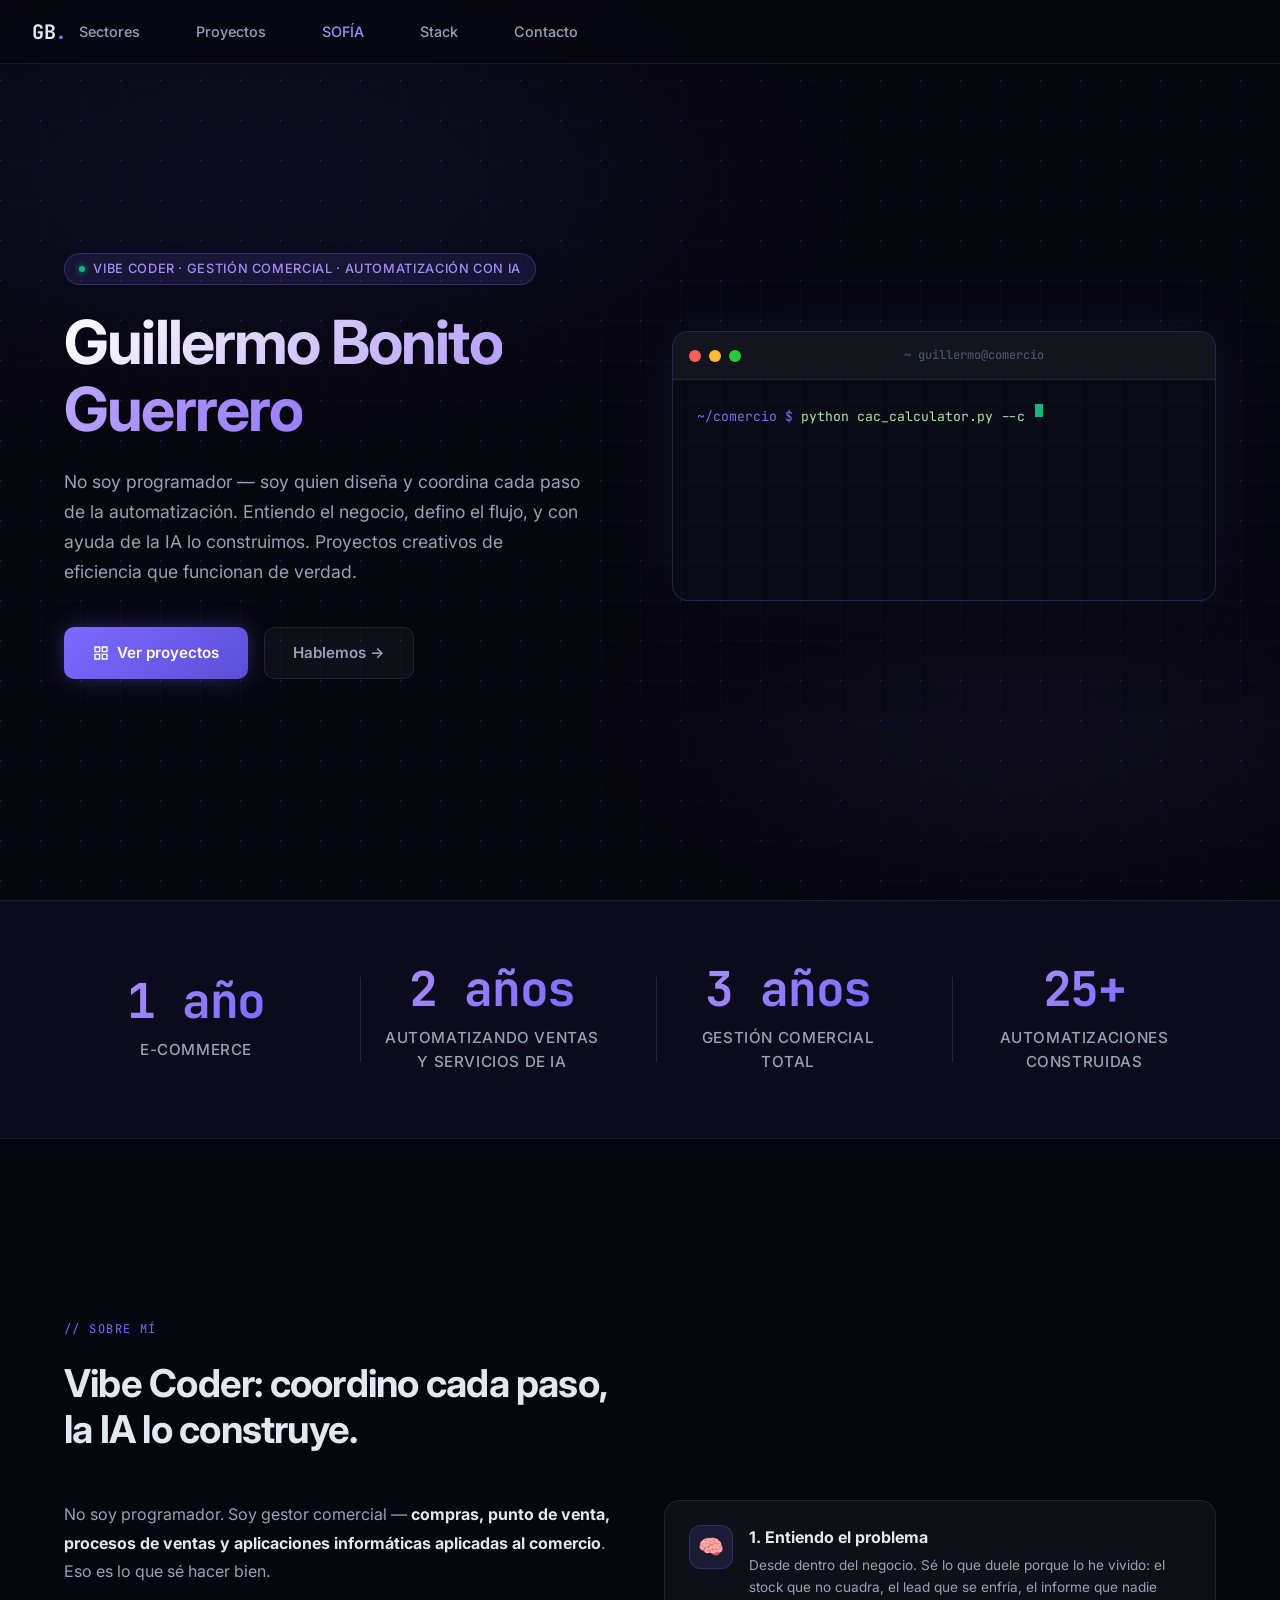
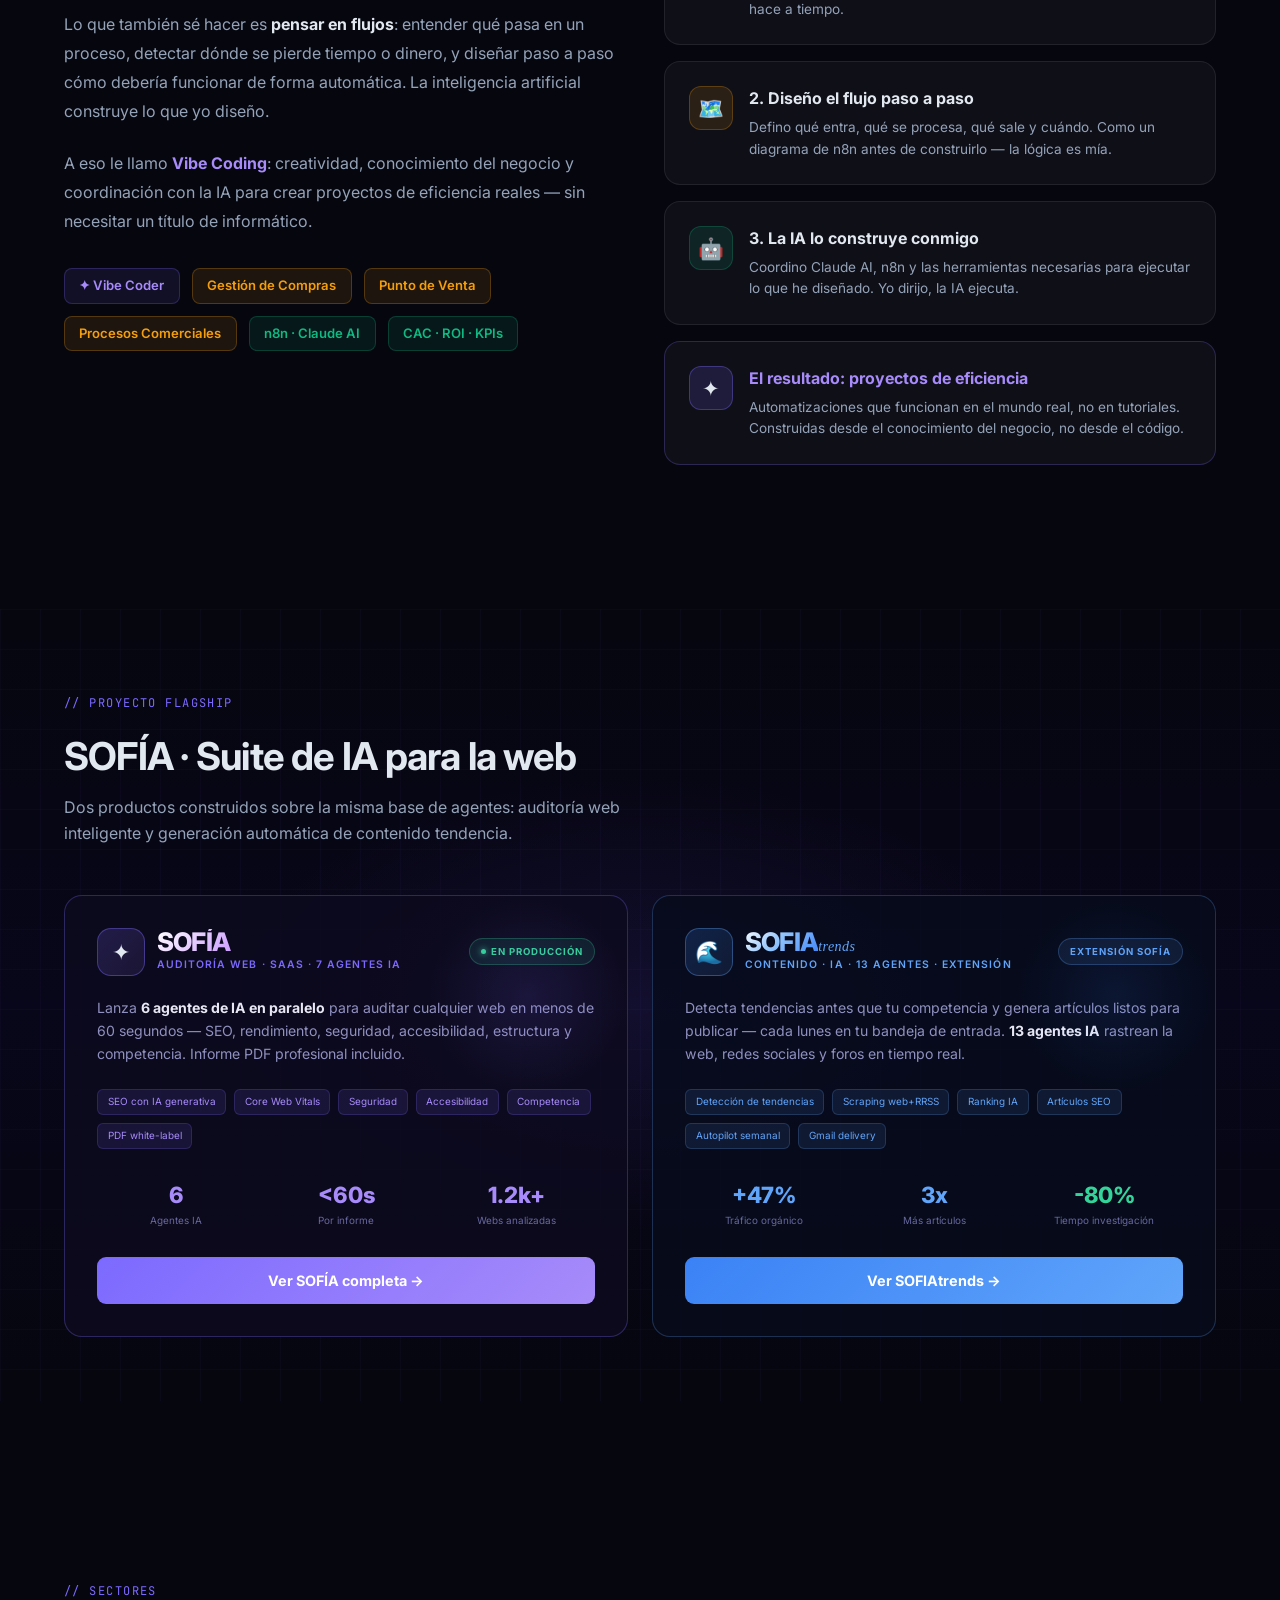
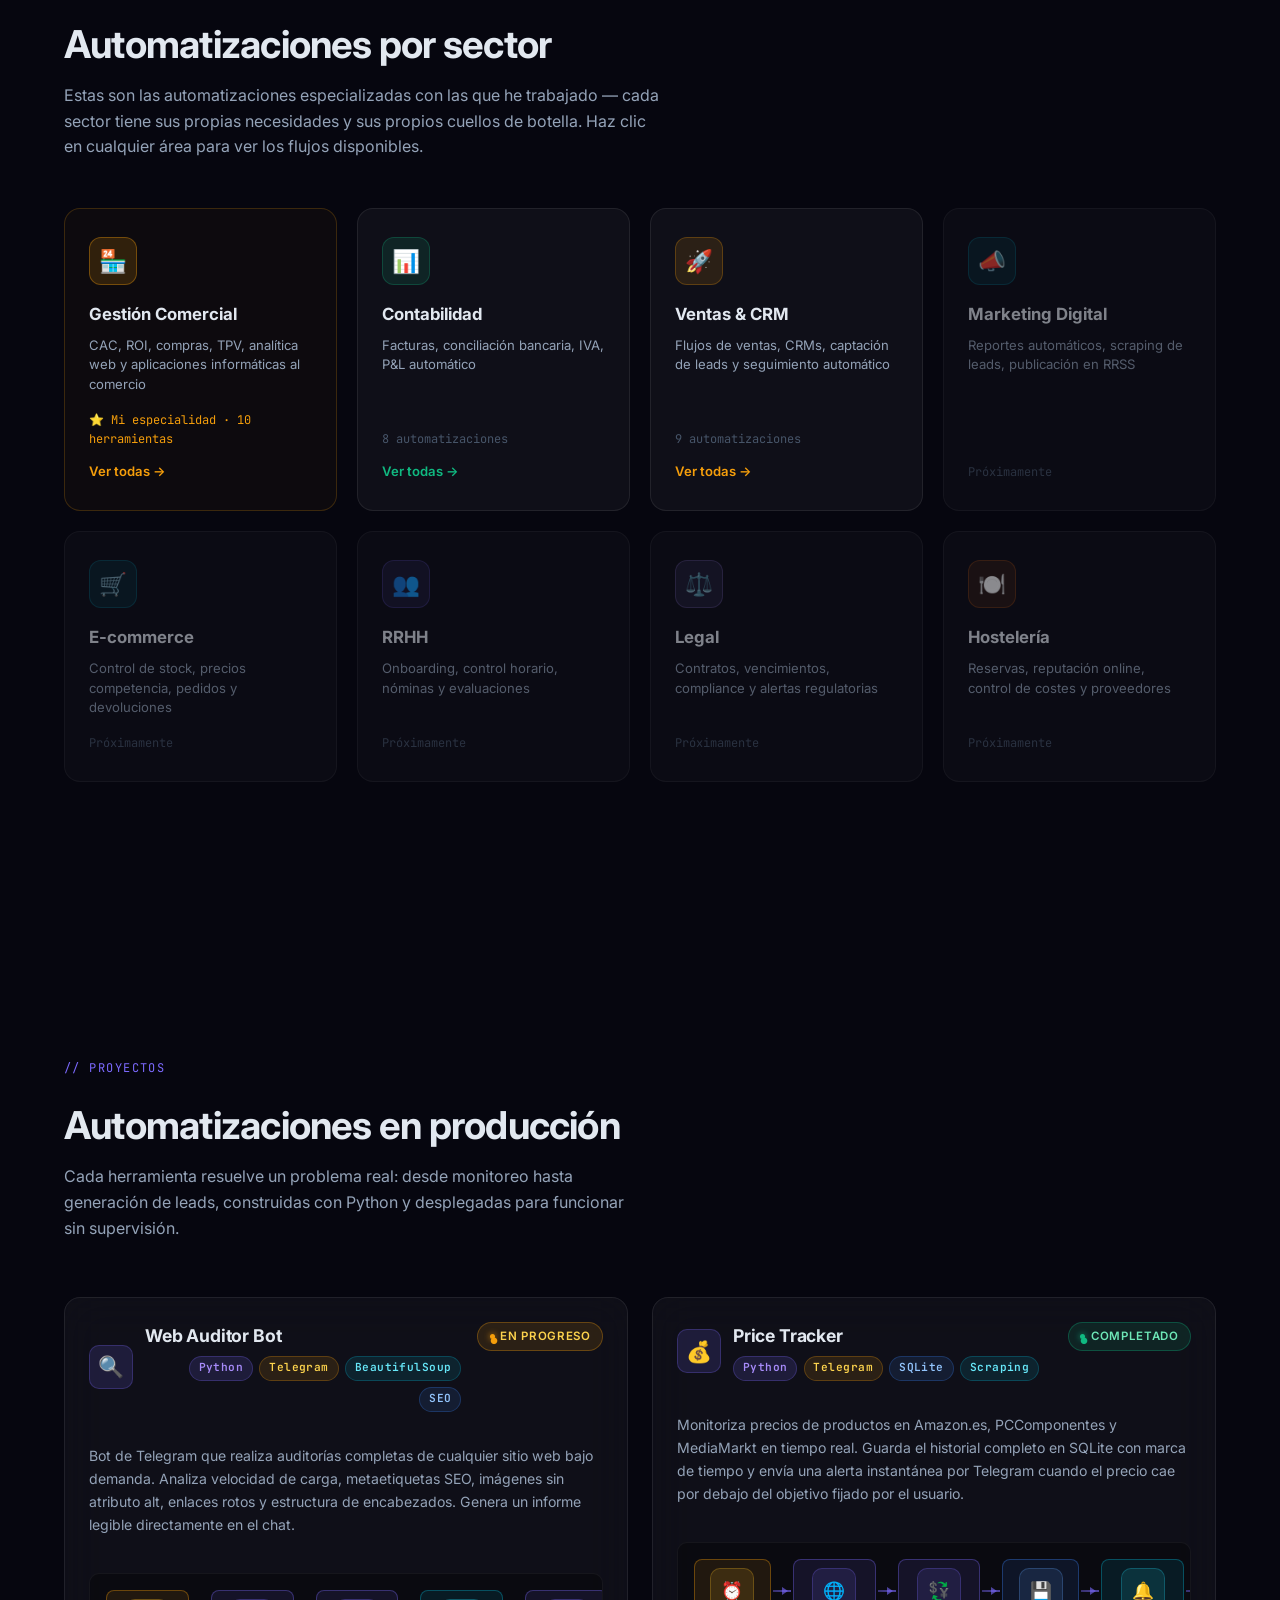
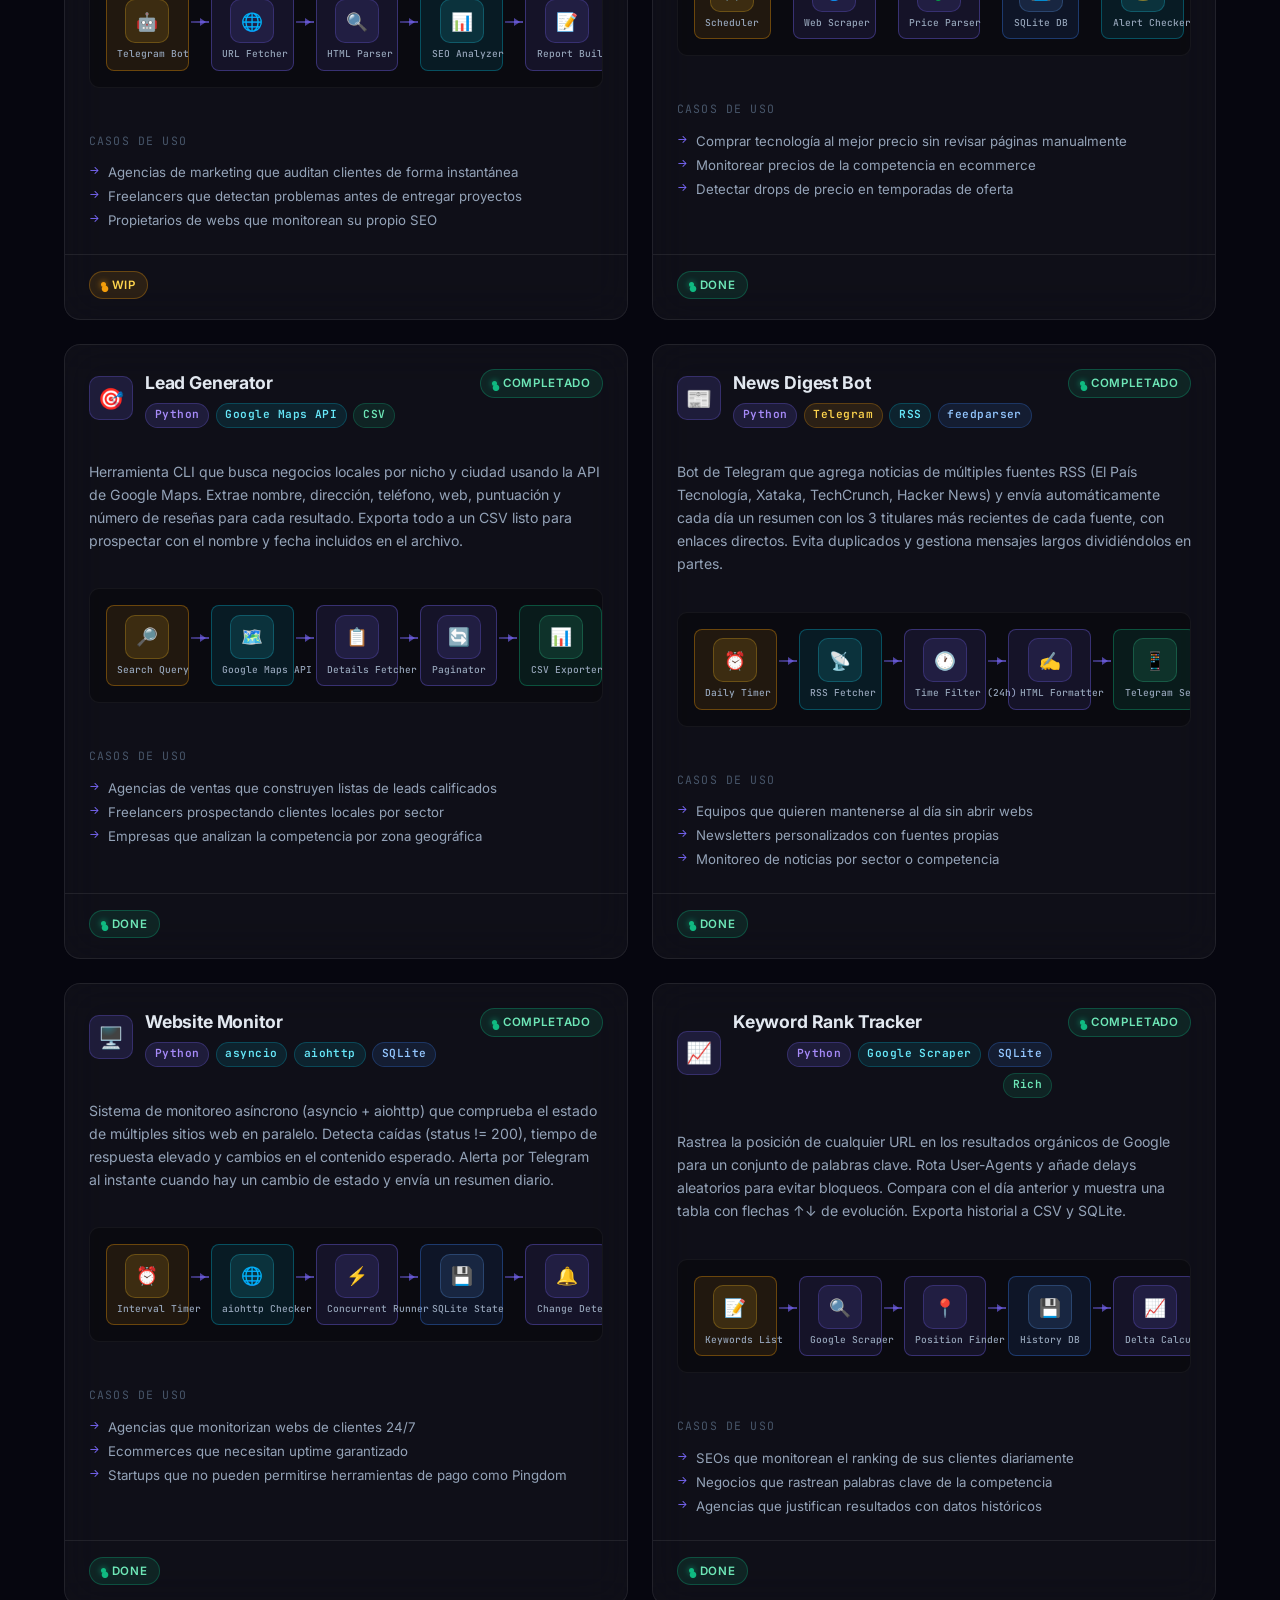
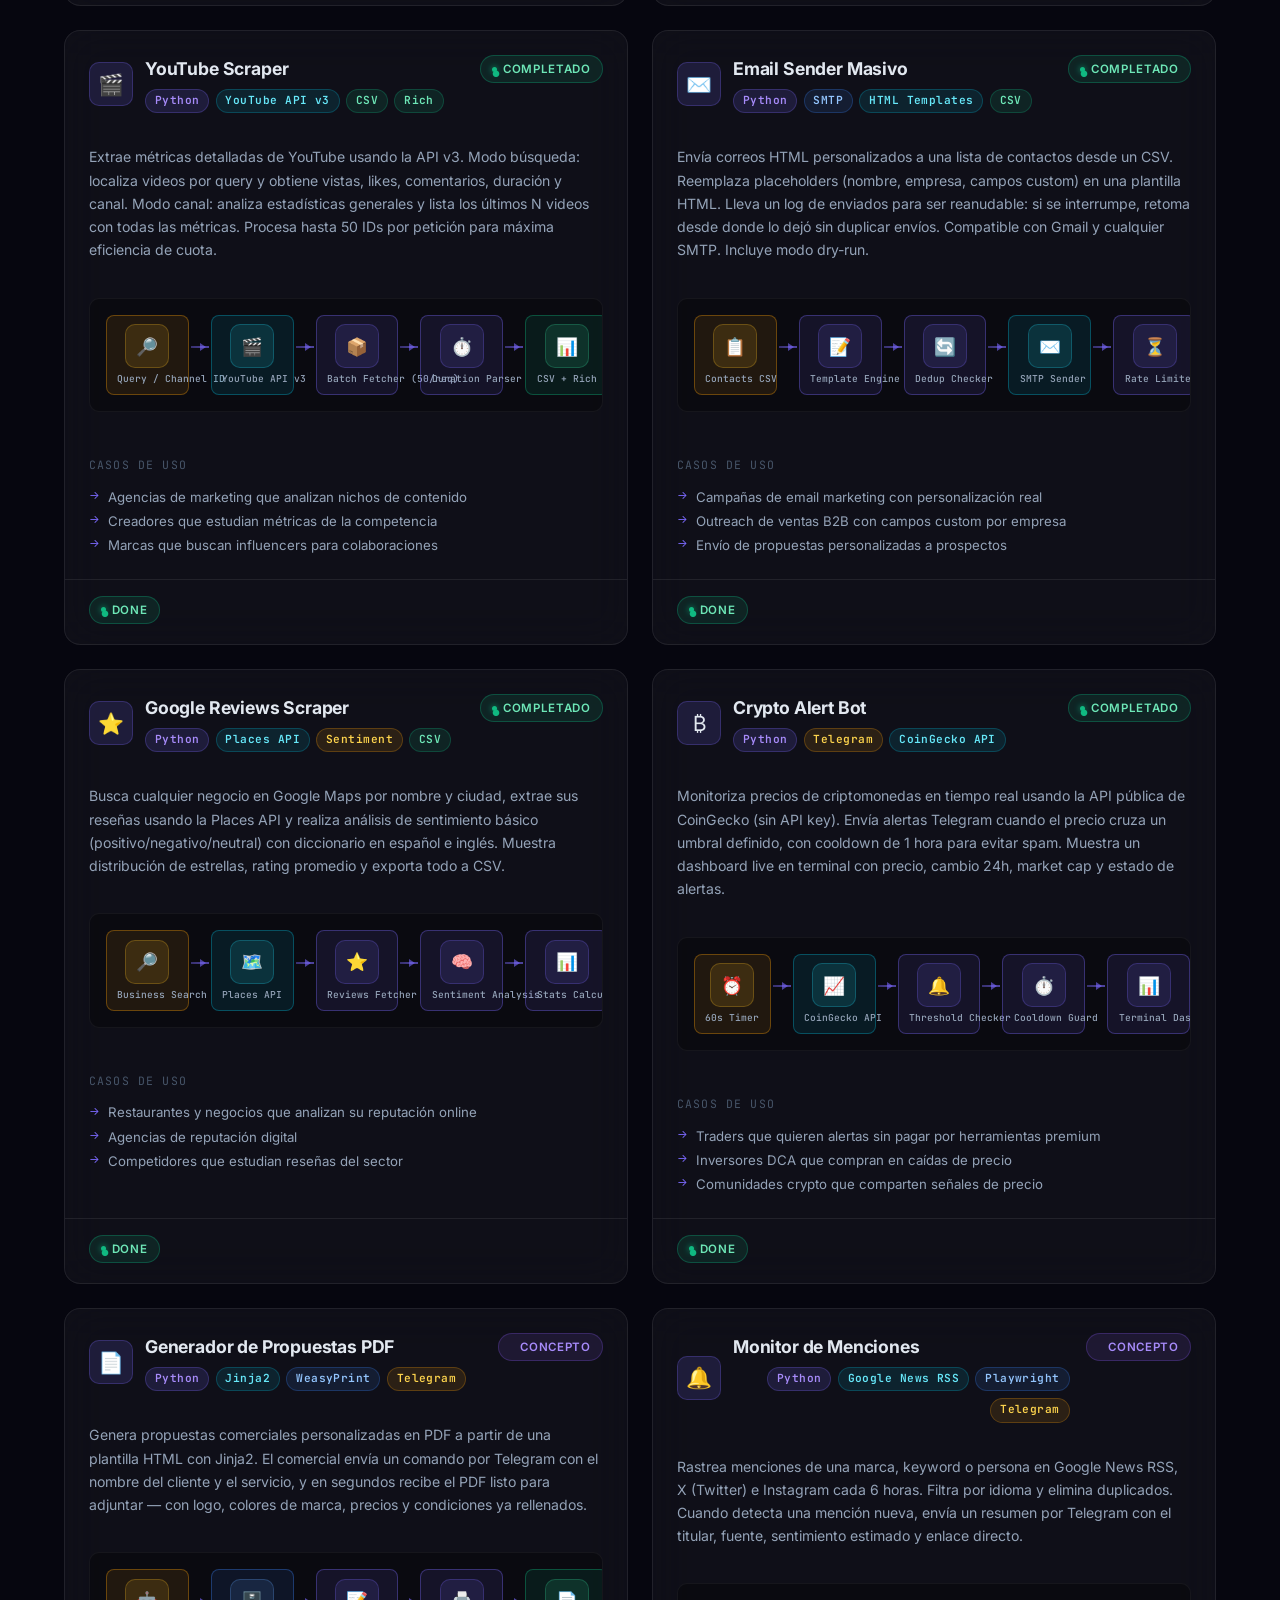
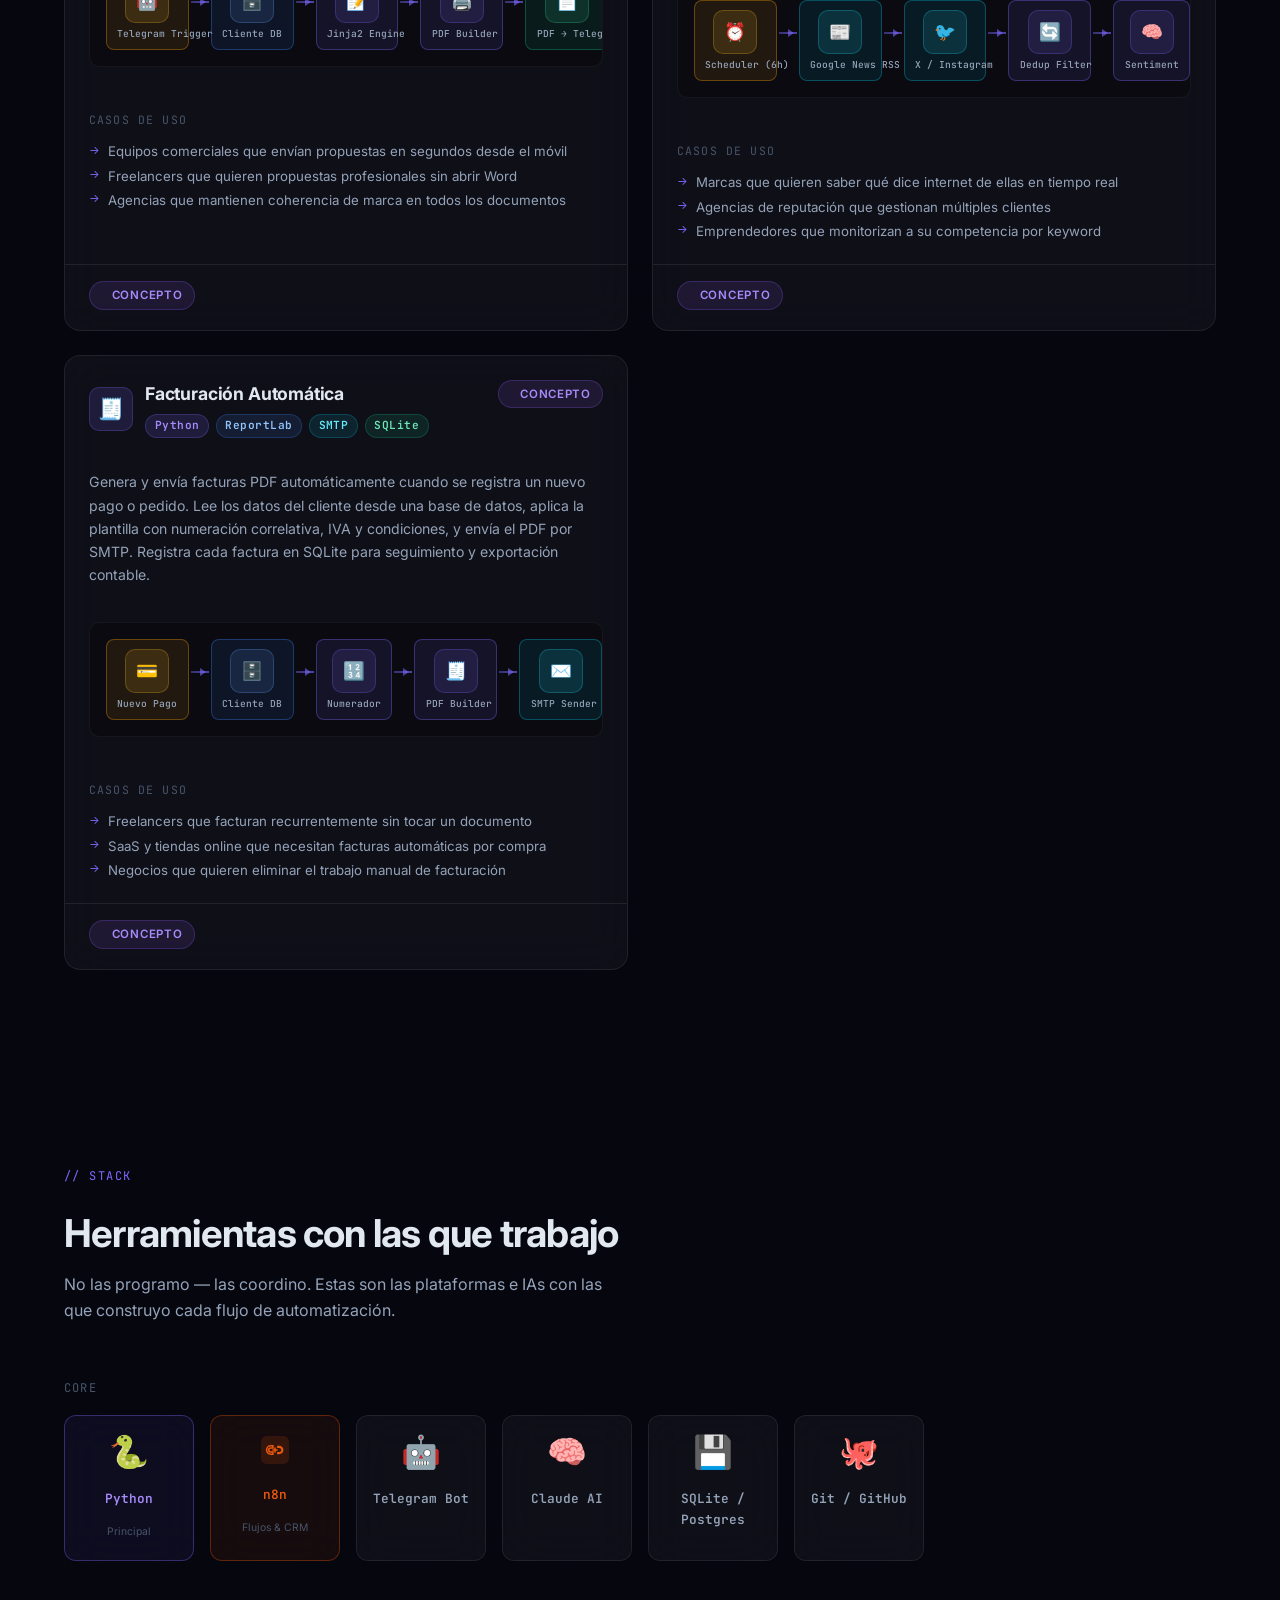
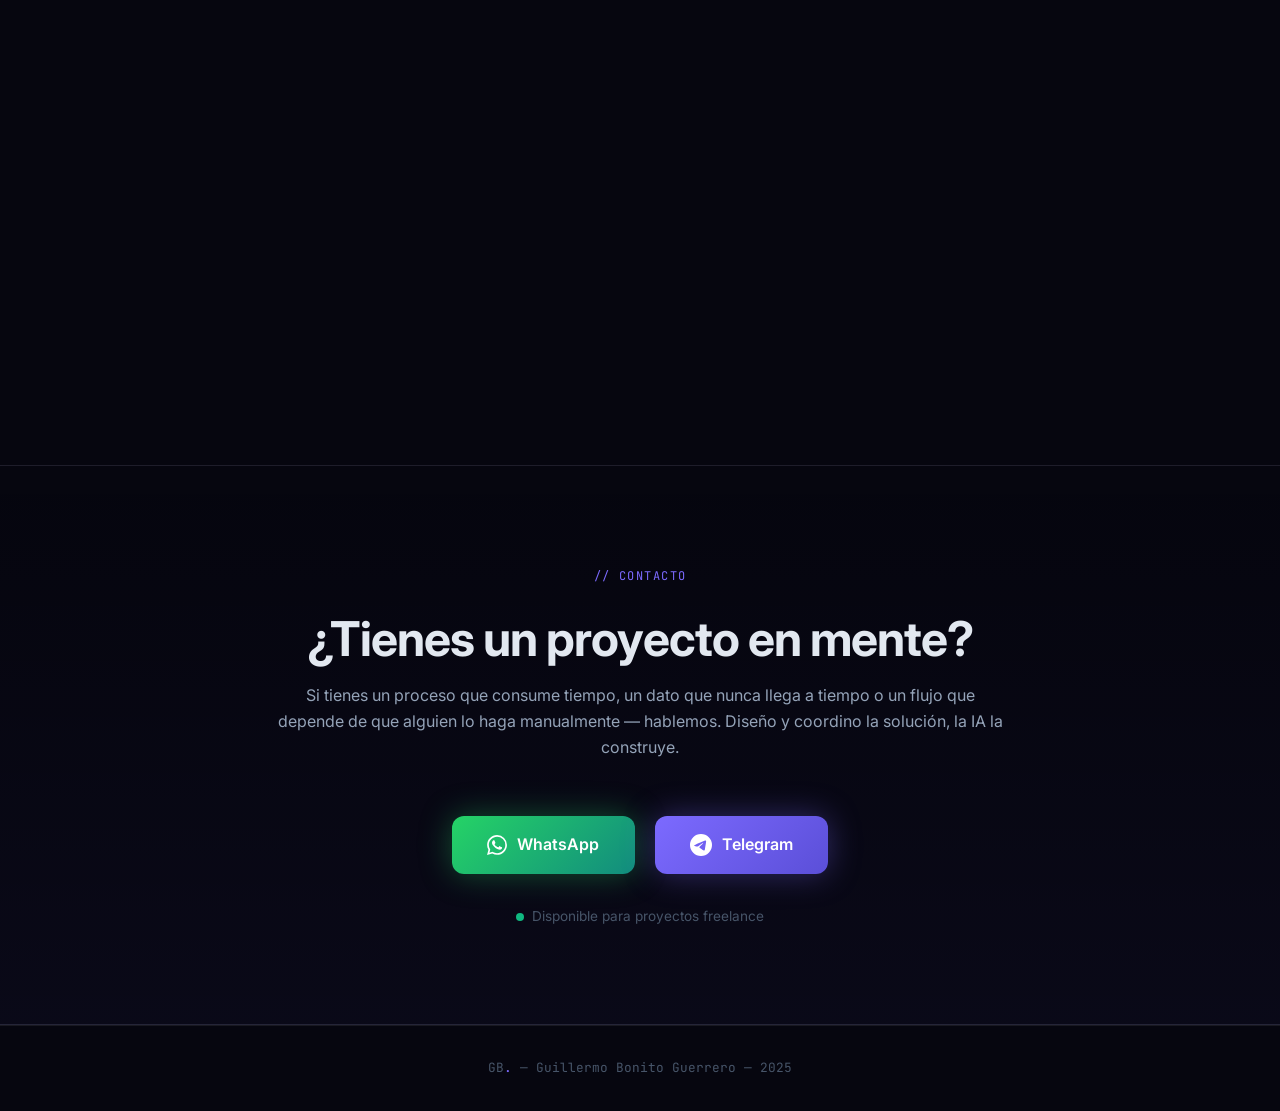
==== commit 6735b199: "Add 3 concept automations to portfolio (cards 11-13) - Generador de Propuestas PDF: Python + Jinja2 " ====
--- a/index.html
+++ b/index.html
@@ -1819,6 +1819,187 @@
           </div>
         </div>
 
+        <!-- 11. Generador de Propuestas PDF -->
+        <div class="card fade-up">
+          <div class="card-header">
+            <div class="card-icon-title">
+              <div class="card-icon">📄</div>
+              <div>
+                <div class="card-title">Generador de Propuestas PDF</div>
+                <div class="card-tags">
+                  <span class="tag tag-purple">Python</span>
+                  <span class="tag tag-cyan">Jinja2</span>
+                  <span class="tag tag-blue">WeasyPrint</span>
+                  <span class="tag tag-amber">Telegram</span>
+                </div>
+              </div>
+            </div>
+            <span class="status-badge" style="background:rgba(139,92,246,0.12);color:#a78bfa;border:1px solid rgba(139,92,246,0.25);">Concepto</span>
+          </div>
+          <p class="card-desc">Genera propuestas comerciales personalizadas en PDF a partir de una plantilla HTML con Jinja2. El comercial envía un comando por Telegram con el nombre del cliente y el servicio, y en segundos recibe el PDF listo para adjuntar — con logo, colores de marca, precios y condiciones ya rellenados.</p>
+          <div class="workflow">
+            <div class="wf-node wf-trigger">
+              <div class="wf-icon">🤖</div>
+              <div class="wf-label">Telegram Trigger</div>
+            </div>
+            <div class="wf-arrow"></div>
+            <div class="wf-node wf-storage">
+              <div class="wf-icon">🗄️</div>
+              <div class="wf-label">Cliente DB</div>
+            </div>
+            <div class="wf-arrow"></div>
+            <div class="wf-node wf-process">
+              <div class="wf-icon">📝</div>
+              <div class="wf-label">Jinja2 Engine</div>
+            </div>
+            <div class="wf-arrow"></div>
+            <div class="wf-node wf-process">
+              <div class="wf-icon">🖨️</div>
+              <div class="wf-label">PDF Builder</div>
+            </div>
+            <div class="wf-arrow"></div>
+            <div class="wf-node wf-output">
+              <div class="wf-icon">📄</div>
+              <div class="wf-label">PDF → Telegram</div>
+            </div>
+          </div>
+          <div class="use-cases">
+            <div class="use-cases-title">Casos de uso</div>
+            <ul>
+              <li>Equipos comerciales que envían propuestas en segundos desde el móvil</li>
+              <li>Freelancers que quieren propuestas profesionales sin abrir Word</li>
+              <li>Agencias que mantienen coherencia de marca en todos los documentos</li>
+            </ul>
+          </div>
+          <div class="card-footer">
+            <span class="status-badge" style="background:rgba(139,92,246,0.12);color:#a78bfa;border:1px solid rgba(139,92,246,0.25);">Concepto</span>
+          </div>
+        </div>
+
+        <!-- 12. Monitor de Menciones -->
+        <div class="card fade-up">
+          <div class="card-header">
+            <div class="card-icon-title">
+              <div class="card-icon">🔔</div>
+              <div>
+                <div class="card-title">Monitor de Menciones</div>
+                <div class="card-tags">
+                  <span class="tag tag-purple">Python</span>
+                  <span class="tag tag-cyan">Google News RSS</span>
+                  <span class="tag tag-blue">Playwright</span>
+                  <span class="tag tag-amber">Telegram</span>
+                </div>
+              </div>
+            </div>
+            <span class="status-badge" style="background:rgba(139,92,246,0.12);color:#a78bfa;border:1px solid rgba(139,92,246,0.25);">Concepto</span>
+          </div>
+          <p class="card-desc">Rastrea menciones de una marca, keyword o persona en Google News RSS, X (Twitter) e Instagram cada 6 horas. Filtra por idioma y elimina duplicados. Cuando detecta una mención nueva, envía un resumen por Telegram con el titular, fuente, sentimiento estimado y enlace directo.</p>
+          <div class="workflow">
+            <div class="wf-node wf-trigger">
+              <div class="wf-icon">⏰</div>
+              <div class="wf-label">Scheduler (6h)</div>
+            </div>
+            <div class="wf-arrow"></div>
+            <div class="wf-node wf-api">
+              <div class="wf-icon">📰</div>
+              <div class="wf-label">Google News RSS</div>
+            </div>
+            <div class="wf-arrow"></div>
+            <div class="wf-node wf-api">
+              <div class="wf-icon">🐦</div>
+              <div class="wf-label">X / Instagram</div>
+            </div>
+            <div class="wf-arrow"></div>
+            <div class="wf-node wf-process">
+              <div class="wf-icon">🔄</div>
+              <div class="wf-label">Dedup Filter</div>
+            </div>
+            <div class="wf-arrow"></div>
+            <div class="wf-node wf-process">
+              <div class="wf-icon">🧠</div>
+              <div class="wf-label">Sentiment</div>
+            </div>
+            <div class="wf-arrow"></div>
+            <div class="wf-node wf-output">
+              <div class="wf-icon">📱</div>
+              <div class="wf-label">Telegram Alert</div>
+            </div>
+          </div>
+          <div class="use-cases">
+            <div class="use-cases-title">Casos de uso</div>
+            <ul>
+              <li>Marcas que quieren saber qué dice internet de ellas en tiempo real</li>
+              <li>Agencias de reputación que gestionan múltiples clientes</li>
+              <li>Emprendedores que monitorizan a su competencia por keyword</li>
+            </ul>
+          </div>
+          <div class="card-footer">
+            <span class="status-badge" style="background:rgba(139,92,246,0.12);color:#a78bfa;border:1px solid rgba(139,92,246,0.25);">Concepto</span>
+          </div>
+        </div>
+
+        <!-- 13. Facturación Automática -->
+        <div class="card fade-up">
+          <div class="card-header">
+            <div class="card-icon-title">
+              <div class="card-icon">🧾</div>
+              <div>
+                <div class="card-title">Facturación Automática</div>
+                <div class="card-tags">
+                  <span class="tag tag-purple">Python</span>
+                  <span class="tag tag-blue">ReportLab</span>
+                  <span class="tag tag-cyan">SMTP</span>
+                  <span class="tag tag-green">SQLite</span>
+                </div>
+              </div>
+            </div>
+            <span class="status-badge" style="background:rgba(139,92,246,0.12);color:#a78bfa;border:1px solid rgba(139,92,246,0.25);">Concepto</span>
+          </div>
+          <p class="card-desc">Genera y envía facturas PDF automáticamente cuando se registra un nuevo pago o pedido. Lee los datos del cliente desde una base de datos, aplica la plantilla con numeración correlativa, IVA y condiciones, y envía el PDF por SMTP. Registra cada factura en SQLite para seguimiento y exportación contable.</p>
+          <div class="workflow">
+            <div class="wf-node wf-trigger">
+              <div class="wf-icon">💳</div>
+              <div class="wf-label">Nuevo Pago</div>
+            </div>
+            <div class="wf-arrow"></div>
+            <div class="wf-node wf-storage">
+              <div class="wf-icon">🗄️</div>
+              <div class="wf-label">Cliente DB</div>
+            </div>
+            <div class="wf-arrow"></div>
+            <div class="wf-node wf-process">
+              <div class="wf-icon">🔢</div>
+              <div class="wf-label">Numerador</div>
+            </div>
+            <div class="wf-arrow"></div>
+            <div class="wf-node wf-process">
+              <div class="wf-icon">🧾</div>
+              <div class="wf-label">PDF Builder</div>
+            </div>
+            <div class="wf-arrow"></div>
+            <div class="wf-node wf-api">
+              <div class="wf-icon">✉️</div>
+              <div class="wf-label">SMTP Sender</div>
+            </div>
+            <div class="wf-arrow"></div>
+            <div class="wf-node wf-storage">
+              <div class="wf-icon">📑</div>
+              <div class="wf-label">Registro Facturas</div>
+            </div>
+          </div>
+          <div class="use-cases">
+            <div class="use-cases-title">Casos de uso</div>
+            <ul>
+              <li>Freelancers que facturan recurrentemente sin tocar un documento</li>
+              <li>SaaS y tiendas online que necesitan facturas automáticas por compra</li>
+              <li>Negocios que quieren eliminar el trabajo manual de facturación</li>
+            </ul>
+          </div>
+          <div class="card-footer">
+            <span class="status-badge" style="background:rgba(139,92,246,0.12);color:#a78bfa;border:1px solid rgba(139,92,246,0.25);">Concepto</span>
+          </div>
+        </div>
+
 
       </div>
     </div>
